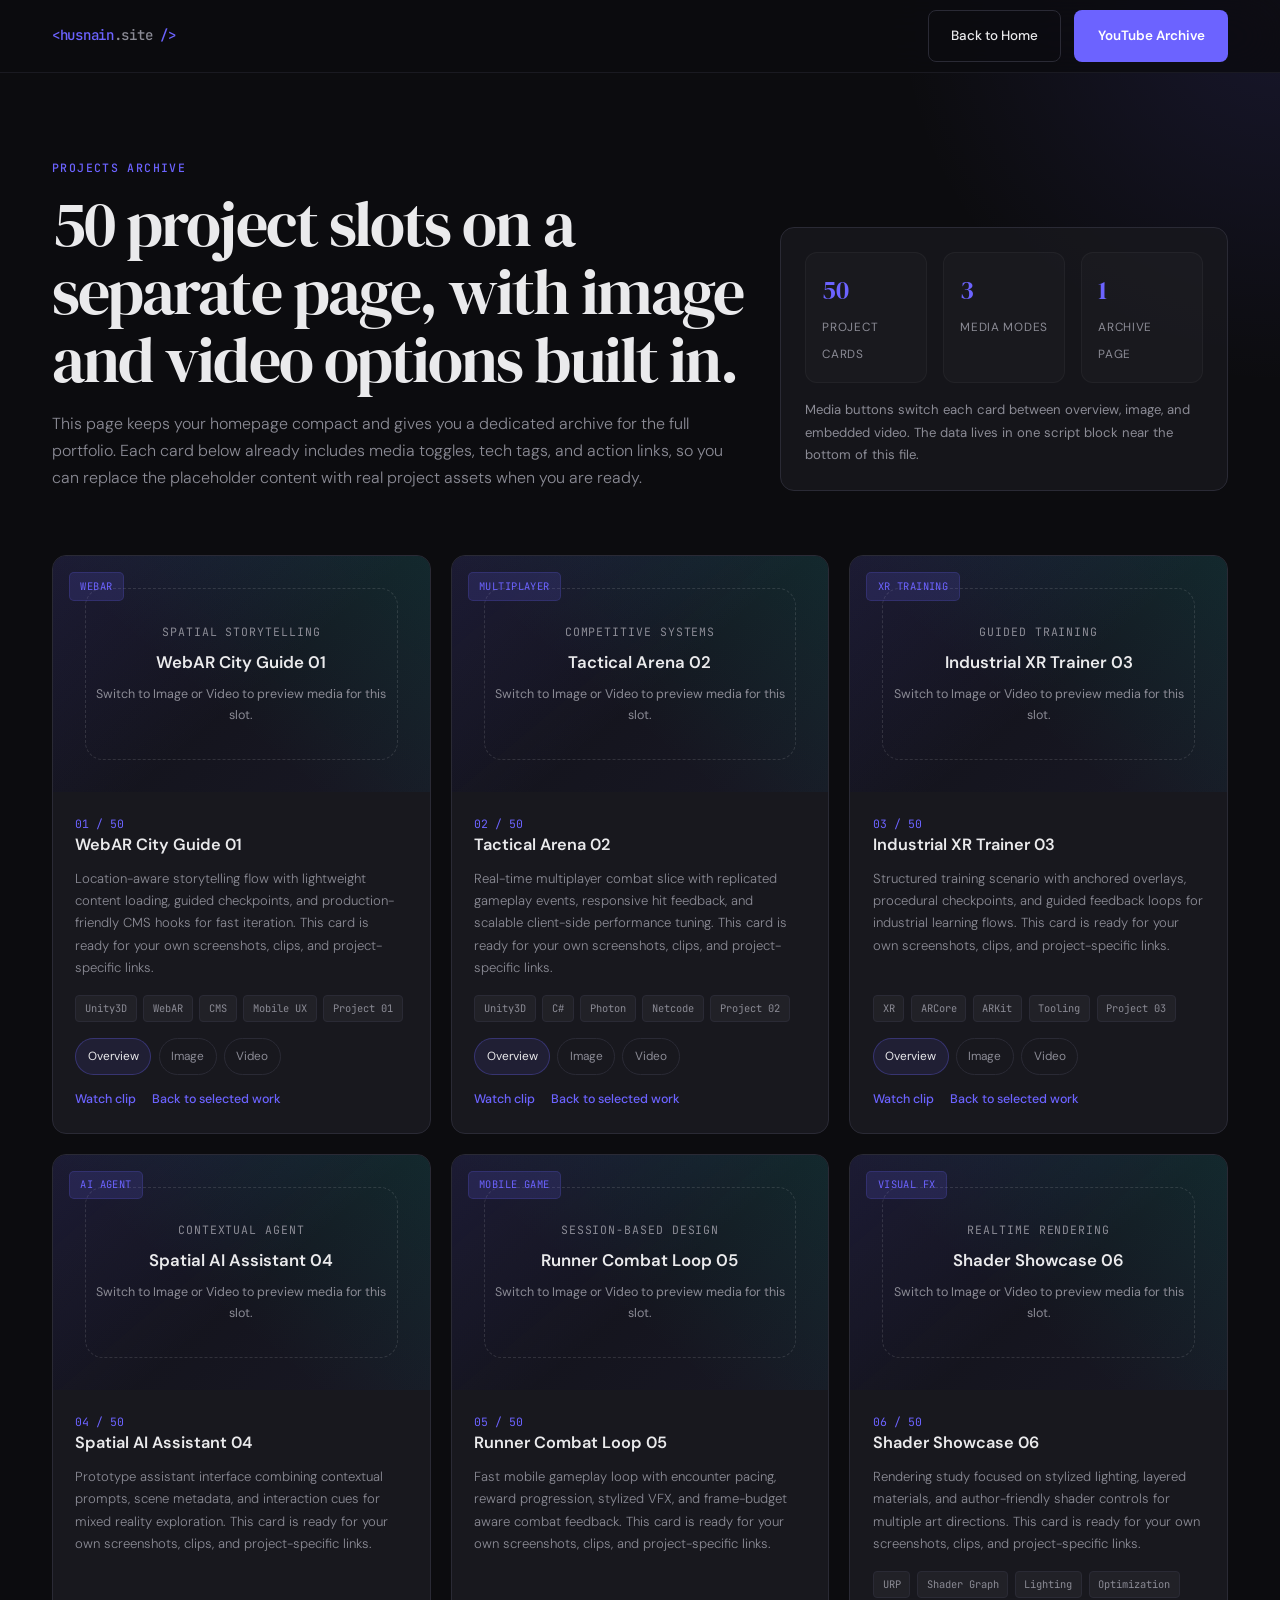
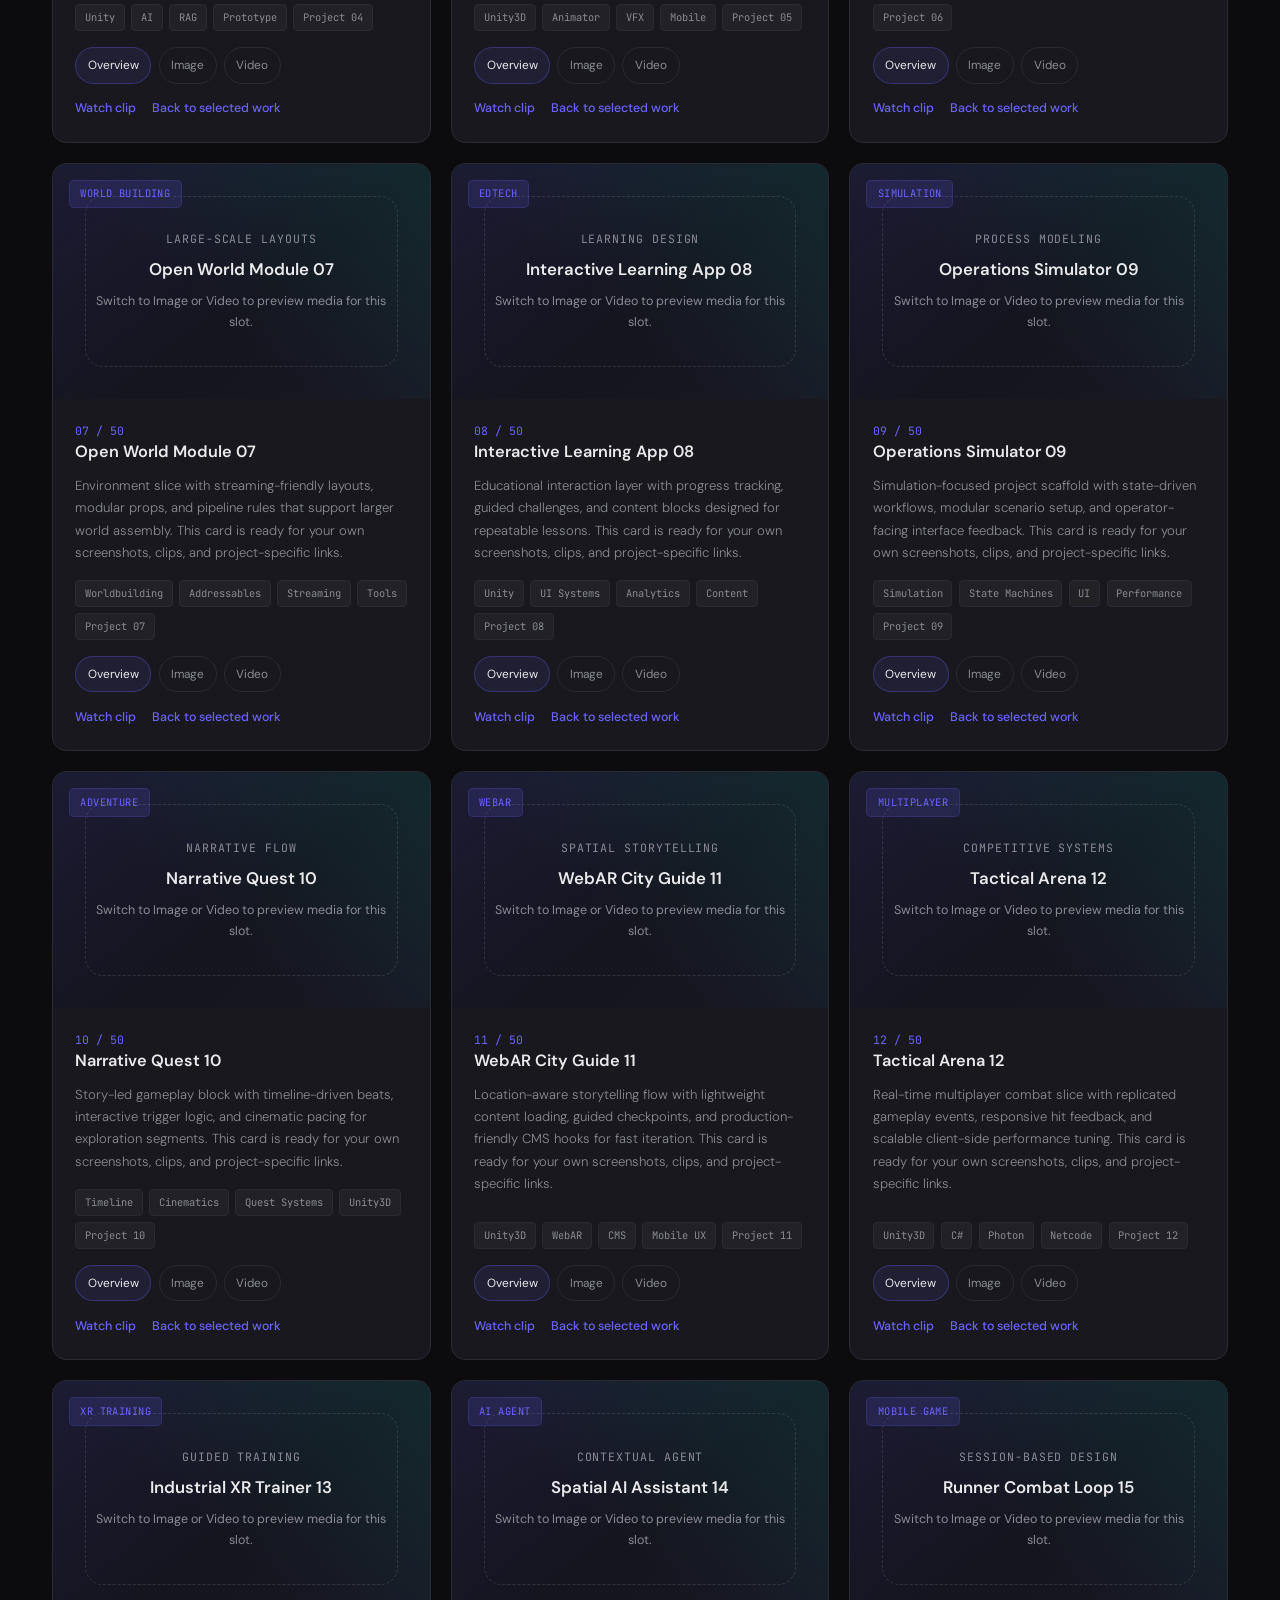
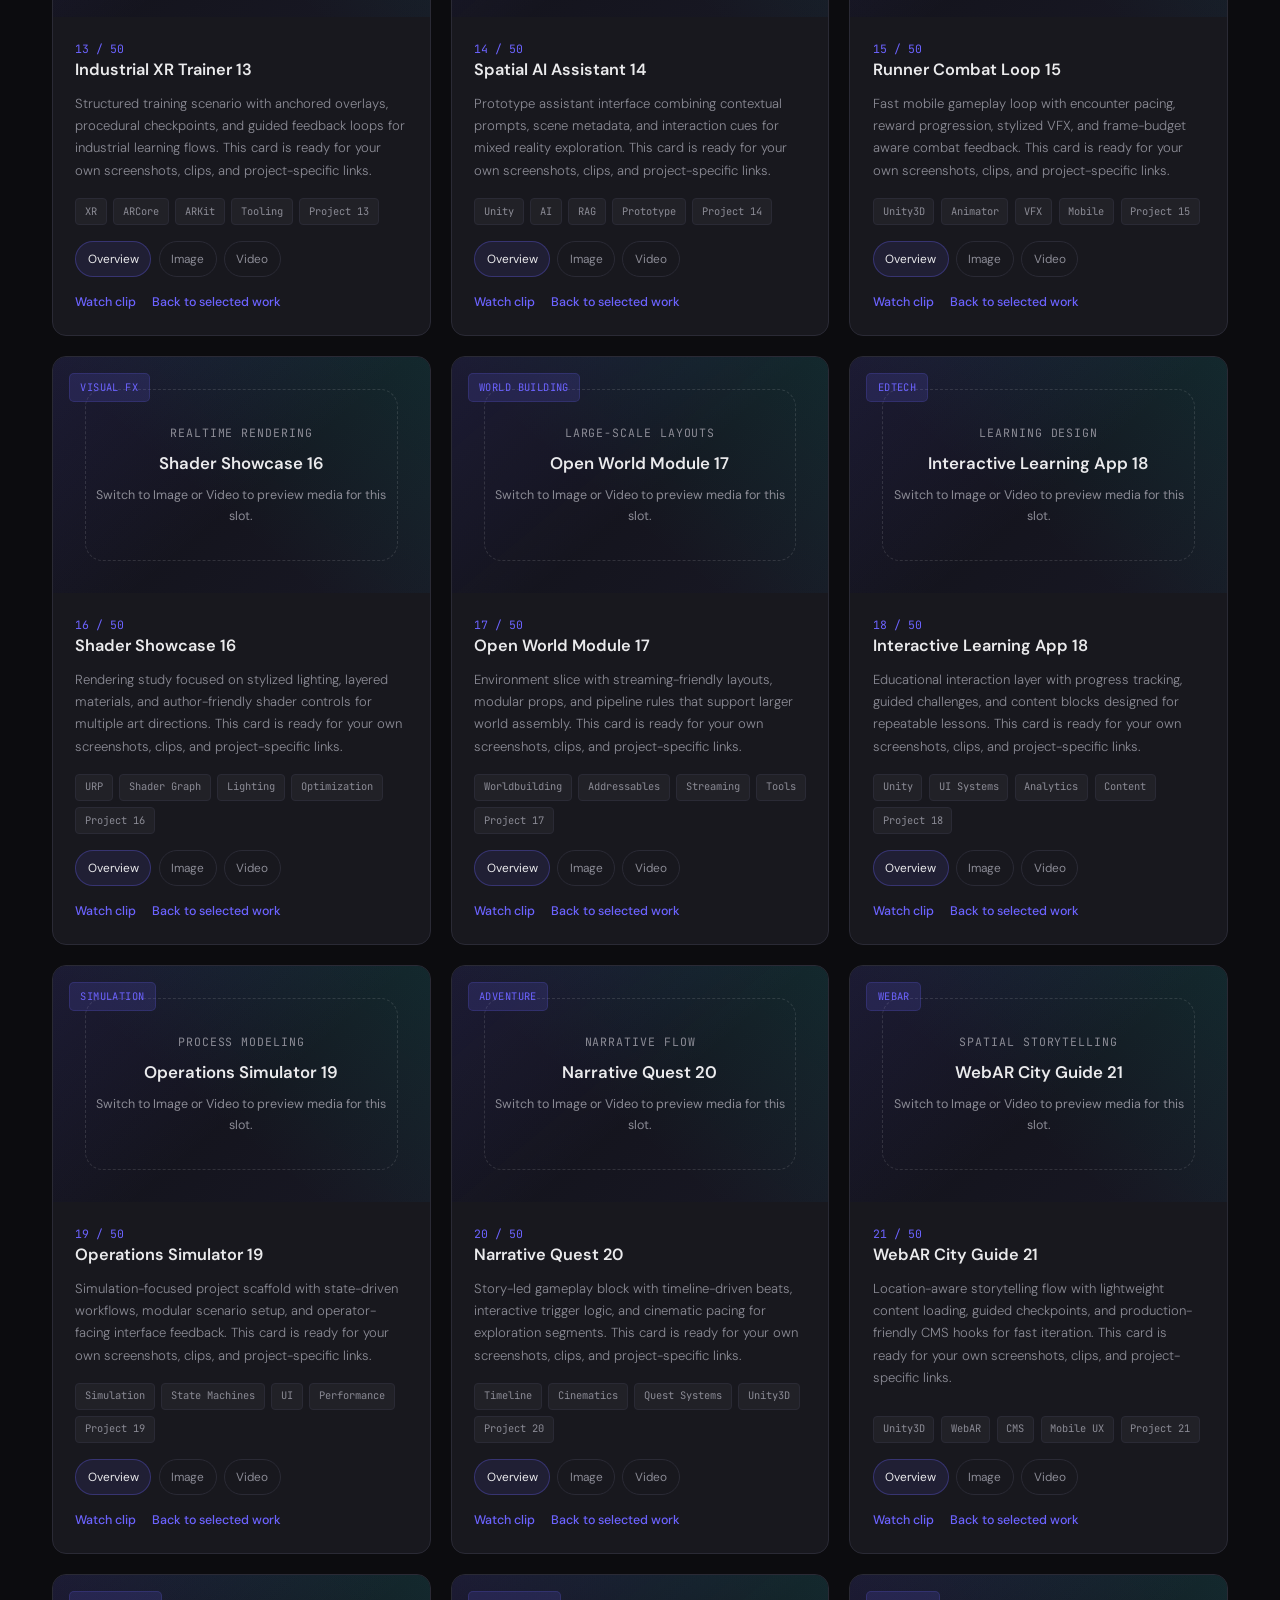
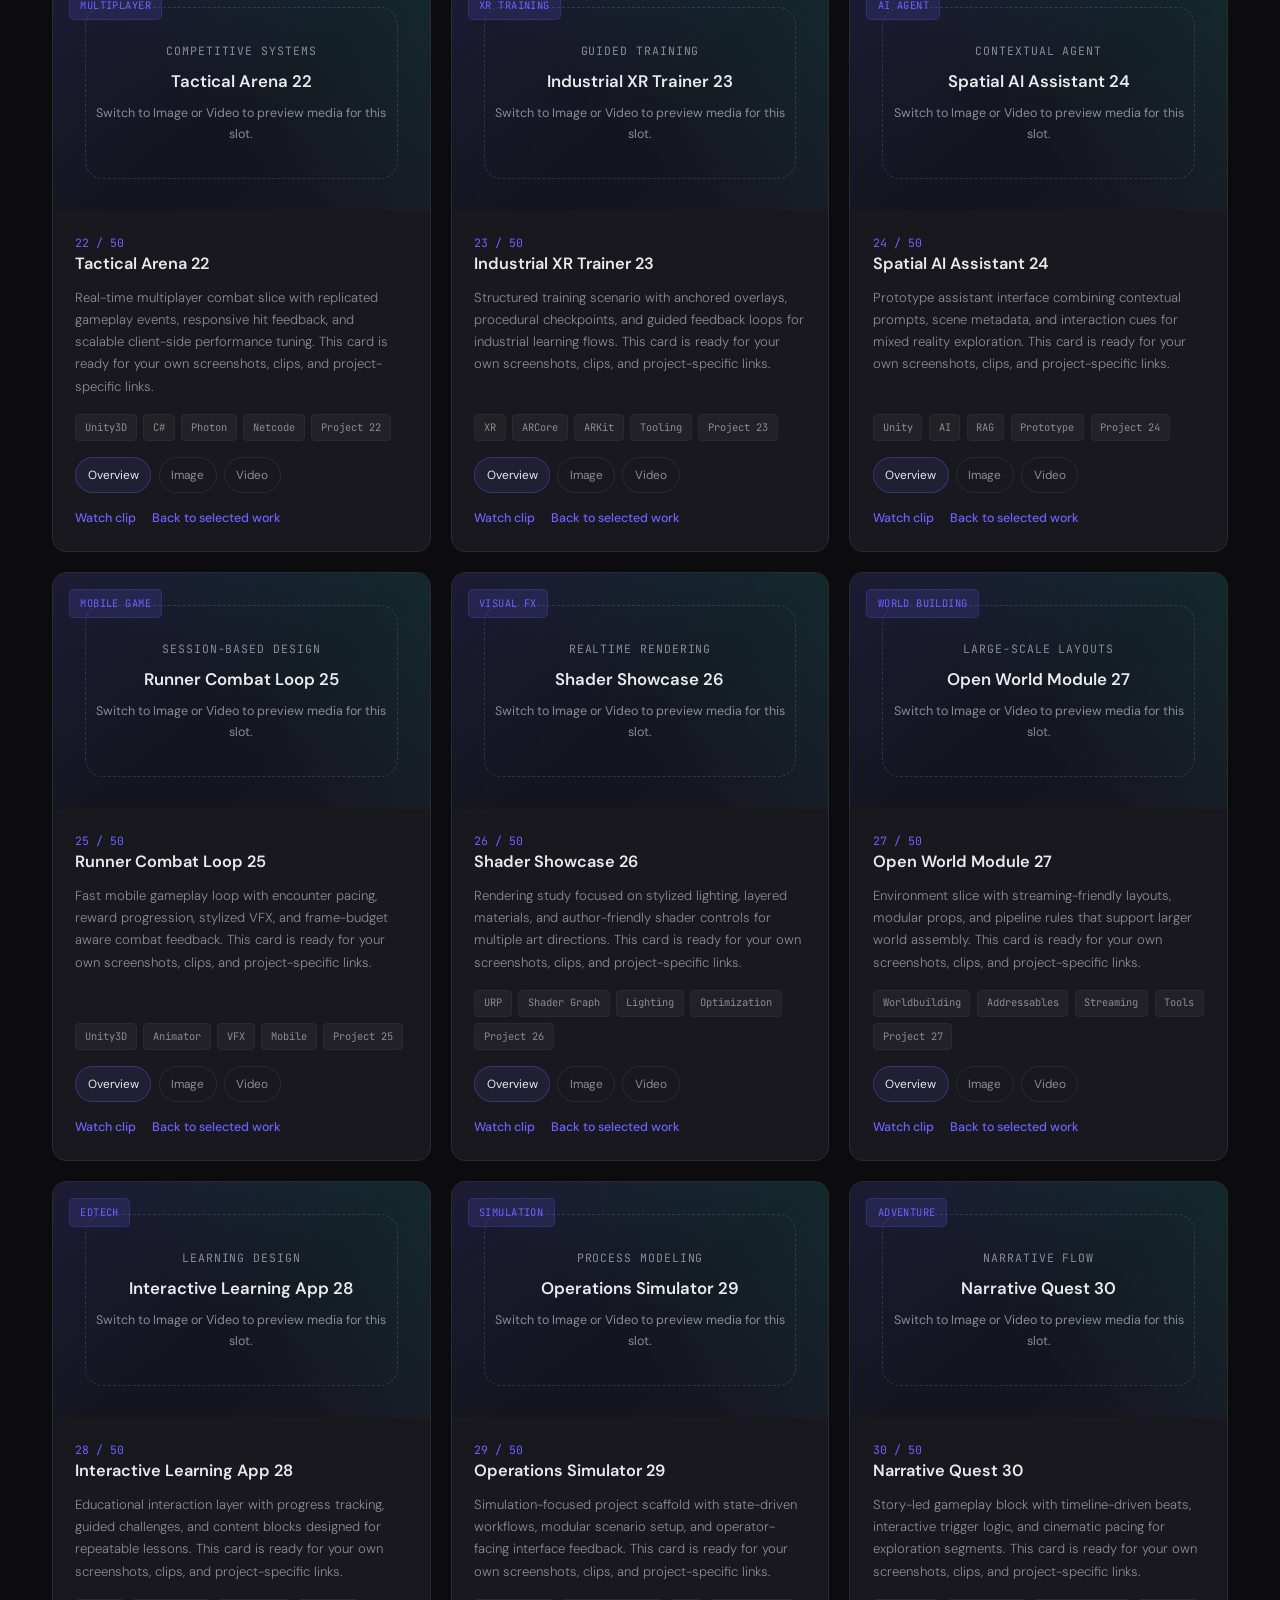
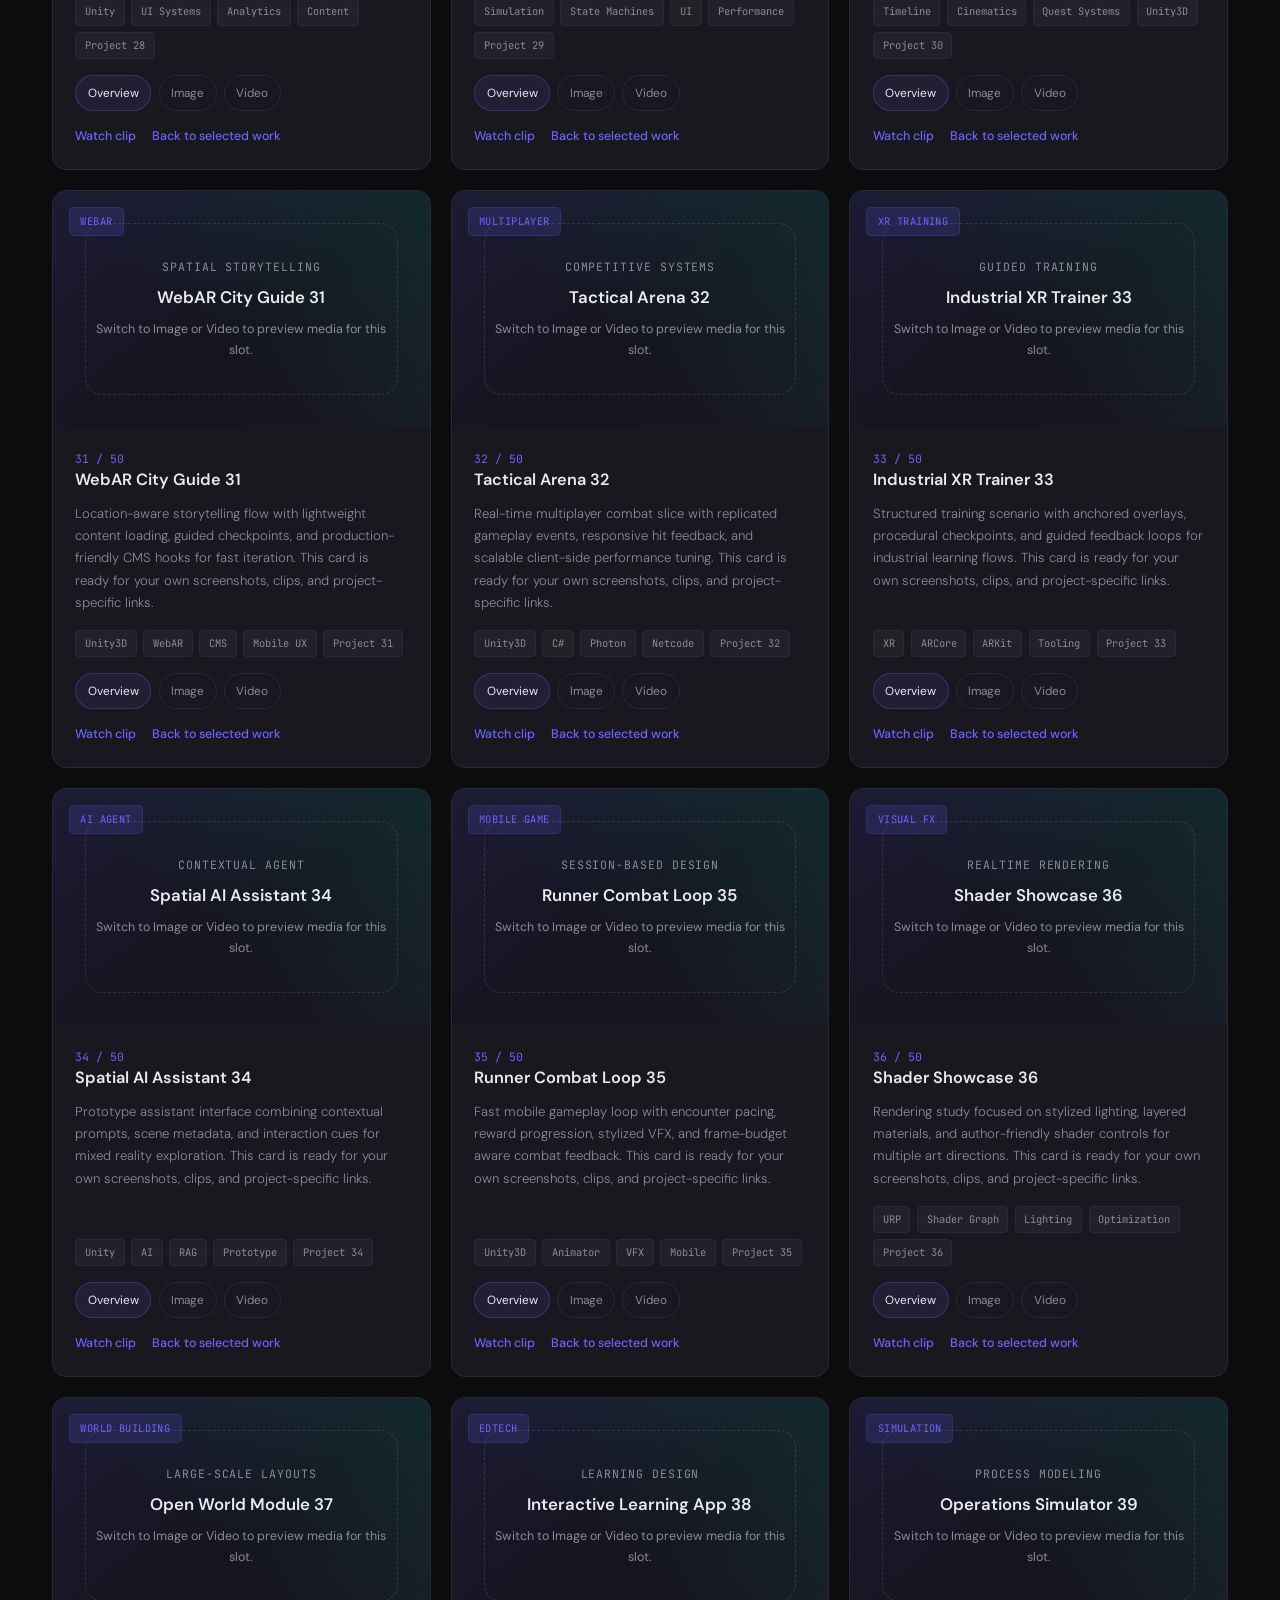
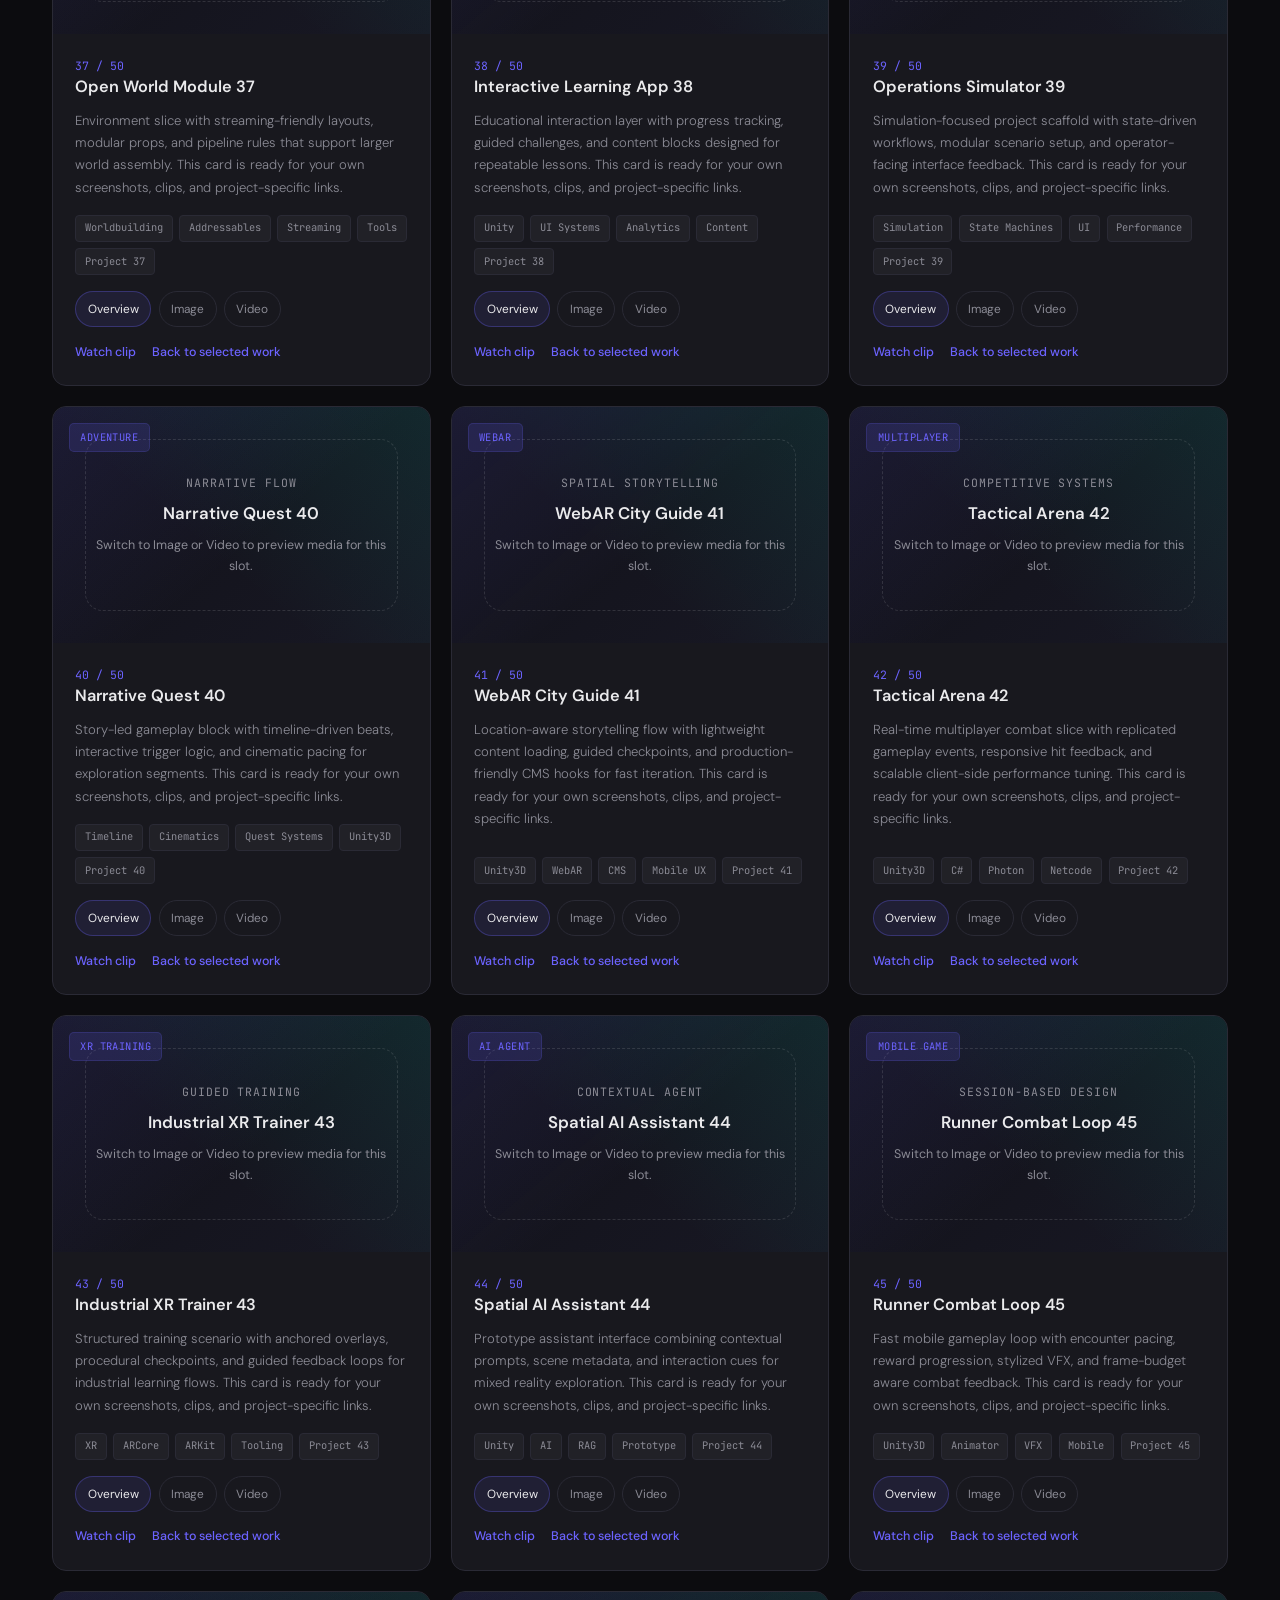
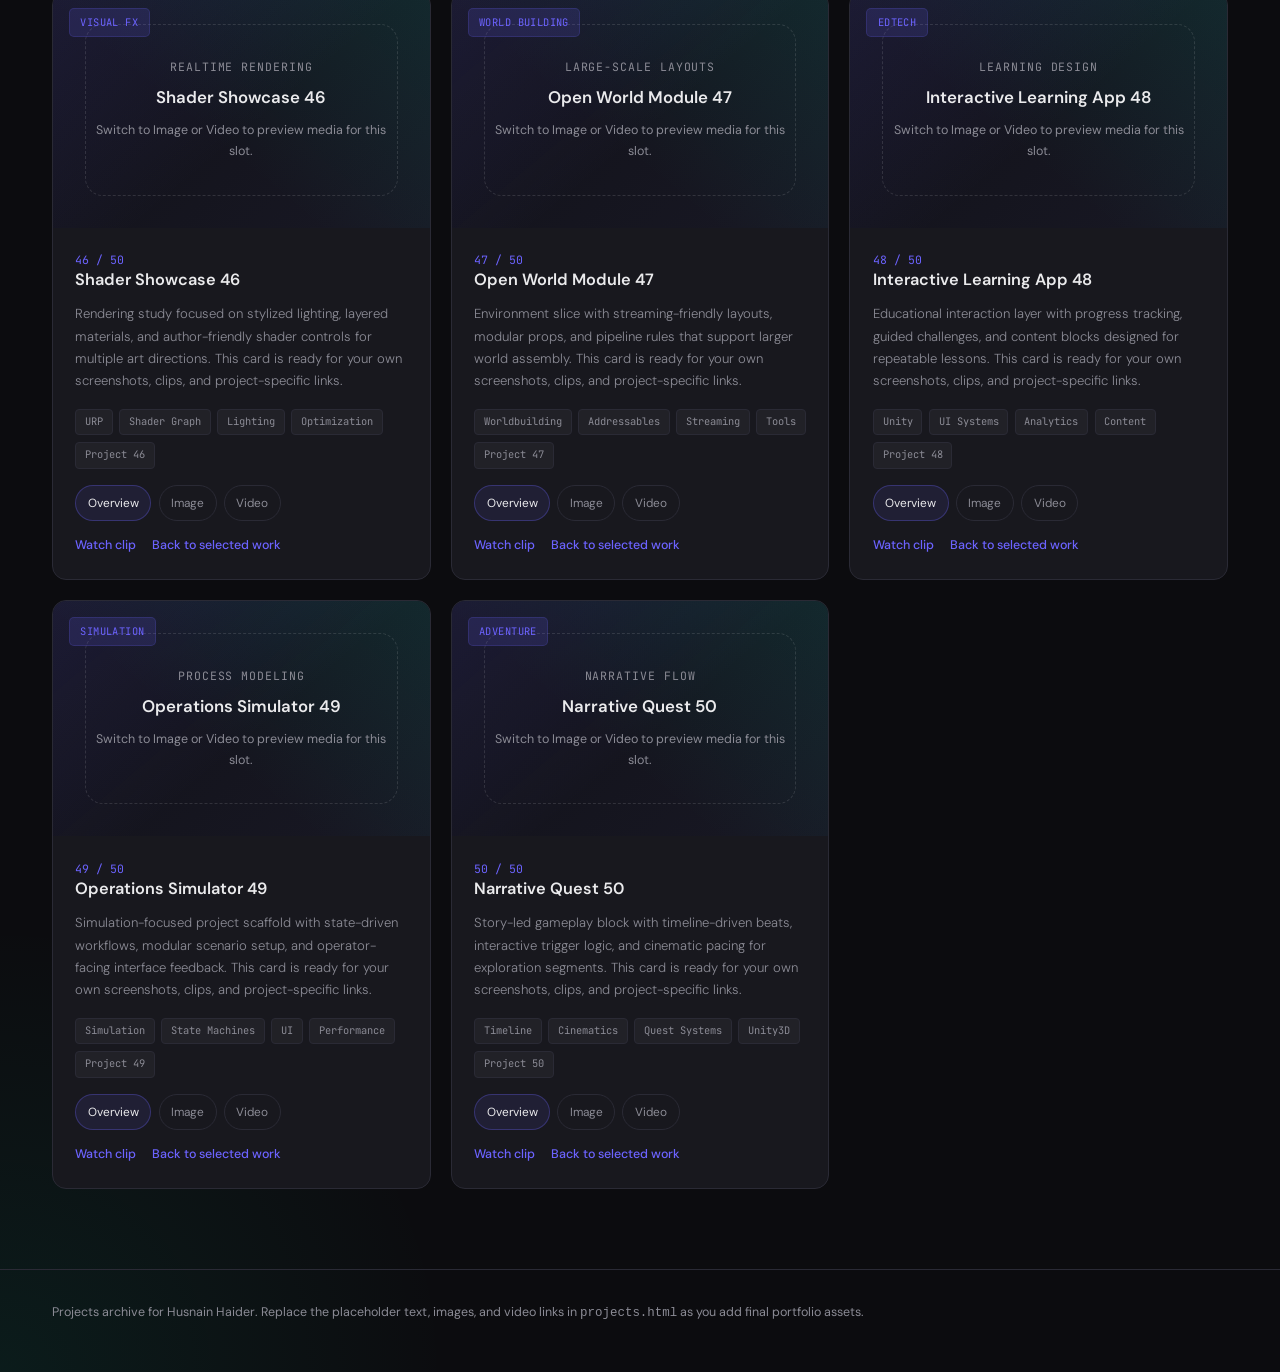
==== projects.html @ 4a074d67 "add projects page" ====
<!DOCTYPE html>
<html lang="en">
<head>
<meta charset="UTF-8">
<meta name="viewport" content="width=device-width, initial-scale=1.0">
<title>Projects Archive - Husnain Haider</title>
<link rel="icon" type="image/jpeg" href="assets/photo.jpg">
<link href="https://fonts.googleapis.com/css2?family=DM+Serif+Display&family=DM+Sans:wght@300;400;500;600;700&family=JetBrains+Mono:wght@400;500&display=swap" rel="stylesheet">
<style>
*, *::before, *::after { margin: 0; padding: 0; box-sizing: border-box; }

:root {
  --bg: #0C0C0F;
  --bg-alt: #131318;
  --bg-card: #18181E;
  --text: #EAEAEC;
  --text-muted: #8B8B95;
  --accent: #6C63FF;
  --accent-glow: rgba(108, 99, 255, 0.15);
  --accent-secondary: #00D4AA;
  --border: #2A2A35;
  --border-hover: #3A3A48;
  --serif: 'DM Serif Display', Georgia, serif;
  --sans: 'DM Sans', system-ui, sans-serif;
  --mono: 'JetBrains Mono', monospace;
  --radius: 14px;
  --transition: 0.35s cubic-bezier(0.4, 0, 0.2, 1);
}

html { scroll-behavior: smooth; font-size: 16px; }
body {
  font-family: var(--sans);
  background:
    radial-gradient(circle at top right, rgba(108, 99, 255, 0.12), transparent 24rem),
    radial-gradient(circle at bottom left, rgba(0, 212, 170, 0.08), transparent 28rem),
    var(--bg);
  color: var(--text);
  line-height: 1.7;
  -webkit-font-smoothing: antialiased;
}

::selection { background: var(--accent); color: #fff; }
a { color: inherit; text-decoration: none; }
button { font: inherit; }
.container { max-width: 1240px; margin: 0 auto; padding: 0 2rem; }

nav {
  position: sticky; top: 0; z-index: 100;
  background: rgba(12, 12, 15, 0.82);
  backdrop-filter: blur(24px) saturate(1.2);
  border-bottom: 1px solid rgba(42, 42, 53, 0.5);
}
nav .container {
  min-height: 72px; display: flex; align-items: center; justify-content: space-between; gap: 1rem;
}
.nav-logo {
  font-family: var(--mono); font-size: 0.88rem; font-weight: 500;
  color: var(--accent); letter-spacing: -0.02em;
}
.nav-logo span { color: var(--text-muted); }
.nav-actions { display: flex; align-items: center; gap: 0.8rem; flex-wrap: wrap; }

.btn-primary, .btn-secondary {
  display: inline-flex; align-items: center; justify-content: center; gap: 0.5rem;
  padding: 0.82rem 1.4rem; border-radius: 8px; font-size: 0.84rem;
  transition: var(--transition); white-space: nowrap;
}
.btn-primary {
  background: var(--accent); color: #fff; border: 1px solid transparent; font-weight: 600;
}
.btn-primary:hover { transform: translateY(-2px); box-shadow: 0 8px 30px var(--accent-glow); }
.btn-secondary {
  border: 1px solid var(--border); color: var(--text); font-weight: 500;
}
.btn-secondary:hover { border-color: var(--accent); color: var(--accent); }

.archive-hero { padding: 5rem 0 3rem; }
.section-label {
  font-family: var(--mono); font-size: 0.72rem; font-weight: 500;
  color: var(--accent); letter-spacing: 0.12em; text-transform: uppercase;
  margin-bottom: 0.8rem; display: inline-block;
}
.hero-grid {
  display: grid; grid-template-columns: minmax(0, 1.4fr) minmax(280px, 0.9fr); gap: 2rem; align-items: end;
}
.hero-copy h1 {
  font-family: var(--serif); font-size: clamp(2.4rem, 5vw, 4rem);
  letter-spacing: -0.03em; line-height: 1.06; font-weight: 400; margin-bottom: 1rem;
}
.hero-copy p {
  max-width: 720px; color: var(--text-muted); font-size: 1rem; font-weight: 300;
}
.archive-summary {
  background: rgba(24, 24, 30, 0.75);
  border: 1px solid var(--border);
  border-radius: var(--radius);
  padding: 1.5rem;
}
.summary-row {
  display: grid; grid-template-columns: repeat(3, 1fr); gap: 1rem;
}
.summary-item {
  padding: 1rem; background: rgba(255, 255, 255, 0.02); border-radius: 12px; border: 1px solid rgba(255, 255, 255, 0.04);
}
.summary-item strong {
  display: block; font-family: var(--serif); font-size: 1.6rem; font-weight: 400; color: var(--accent);
}
.summary-item span {
  font-size: 0.74rem; color: var(--text-muted); text-transform: uppercase; letter-spacing: 0.06em;
}
.archive-note {
  margin-top: 1rem; color: var(--text-muted); font-size: 0.82rem;
}

.archive-section { padding: 1rem 0 5rem; }
.archive-grid {
  display: grid; grid-template-columns: repeat(auto-fit, minmax(320px, 1fr)); gap: 1.25rem;
}

.archive-card {
  background: var(--bg-card);
  border-radius: var(--radius);
  border: 1px solid var(--border);
  overflow: hidden;
  transition: var(--transition);
  display: flex;
  flex-direction: column;
}
.archive-card:hover { border-color: var(--border-hover); transform: translateY(-3px); }
.archive-card:target {
  border-color: var(--accent);
  box-shadow: 0 0 0 1px rgba(108, 99, 255, 0.35), 0 20px 60px rgba(0, 0, 0, 0.25);
}

.project-preview {
  position: relative;
  aspect-ratio: 16 / 10;
  background: linear-gradient(135deg, #111118 0%, #181824 100%);
  overflow: hidden;
}
.project-preview iframe,
.project-preview img {
  width: 100%; height: 100%; border: 0; display: block; object-fit: cover;
}
.preview-tag {
  position: absolute; top: 1rem; left: 1rem;
  z-index: 2; font-family: var(--mono); font-size: 0.65rem; letter-spacing: 0.04em;
  color: var(--accent); background: var(--accent-glow);
  padding: 0.28rem 0.65rem; border-radius: 5px; border: 1px solid rgba(108, 99, 255, 0.18);
}
.project-placeholder {
  width: 100%; height: 100%;
  display: grid; place-items: center;
  padding: 2rem;
  background:
    linear-gradient(140deg, rgba(108, 99, 255, 0.12), transparent 55%),
    linear-gradient(220deg, rgba(0, 212, 170, 0.1), transparent 60%);
}
.placeholder-inner {
  width: 100%; height: 100%;
  border: 1px dashed rgba(255, 255, 255, 0.12);
  border-radius: 18px;
  display: flex; flex-direction: column; align-items: center; justify-content: center; gap: 0.65rem;
  color: var(--text-muted); text-align: center;
}
.placeholder-kicker {
  font-family: var(--mono); font-size: 0.72rem; letter-spacing: 0.08em; text-transform: uppercase;
}
.placeholder-title {
  color: var(--text); font-size: 1.05rem; font-weight: 600; line-height: 1.3;
}
.placeholder-meta {
  font-size: 0.78rem;
}

.project-body {
  padding: 1.4rem;
  display: flex;
  flex: 1;
  flex-direction: column;
}
.project-head {
  display: flex; justify-content: space-between; align-items: start; gap: 1rem; margin-bottom: 0.75rem;
}
.project-index {
  font-family: var(--mono); font-size: 0.72rem; color: var(--accent);
}
.project-body h2 {
  font-size: 1.02rem; line-height: 1.35; font-weight: 600;
}
.project-body p {
  font-size: 0.82rem; color: var(--text-muted); font-weight: 300;
  line-height: 1.7; margin-bottom: 1rem; flex: 1;
}
.project-tech {
  display: flex; flex-wrap: wrap; gap: 0.4rem; margin-bottom: 1rem;
}
.project-tech span {
  font-family: var(--mono); font-size: 0.65rem; padding: 0.22rem 0.55rem;
  background: rgba(255, 255, 255, 0.04); border-radius: 4px; color: var(--text-muted);
  border: 1px solid var(--border);
}
.media-switch {
  display: flex; gap: 0.45rem; flex-wrap: wrap; margin-bottom: 0.9rem;
}
.media-switch button {
  padding: 0.45rem 0.72rem; border-radius: 999px;
  border: 1px solid var(--border); background: transparent; color: var(--text-muted);
  font-size: 0.74rem; cursor: pointer; transition: var(--transition);
}
.media-switch button:hover,
.media-switch button.active {
  border-color: rgba(108, 99, 255, 0.3);
  color: var(--text);
  background: rgba(108, 99, 255, 0.1);
}
.project-links {
  display: flex; gap: 1rem; flex-wrap: wrap;
}
.project-links a {
  font-size: 0.78rem; font-weight: 500; color: var(--accent);
  transition: var(--transition); display: inline-flex; align-items: center; gap: 0.3rem;
}
.project-links a:hover { color: var(--accent-secondary); }

footer {
  border-top: 1px solid var(--border);
  padding: 2rem 0 3rem;
}
footer p { color: var(--text-muted); font-size: 0.78rem; }

@media (max-width: 900px) {
  .hero-grid { grid-template-columns: 1fr; }
}

@media (max-width: 680px) {
  nav .container { padding-top: 0.9rem; padding-bottom: 0.9rem; align-items: start; }
  .nav-actions { width: 100%; }
  .summary-row { grid-template-columns: 1fr; }
  .archive-hero { padding-top: 3.5rem; }
}
</style>
</head>
<body>

<nav>
  <div class="container">
    <a href="index.html" class="nav-logo">&lt;husnain<span>.site</span> /&gt;</a>
    <div class="nav-actions">
      <a href="index.html#projects" class="btn-secondary">Back to Home</a>
      <a href="https://www.youtube.com/@Hucnain/videos" target="_blank" class="btn-primary">YouTube Archive</a>
    </div>
  </div>
</nav>

<header class="archive-hero">
  <div class="container">
    <span class="section-label">Projects Archive</span>
    <div class="hero-grid">
      <div class="hero-copy">
        <h1>50 project slots on a separate page, with image and video options built in.</h1>
        <p>This page keeps your homepage compact and gives you a dedicated archive for the full portfolio. Each card below already includes media toggles, tech tags, and action links, so you can replace the placeholder content with real project assets when you are ready.</p>
      </div>
      <aside class="archive-summary">
        <div class="summary-row">
          <div class="summary-item">
            <strong>50</strong>
            <span>Project Cards</span>
          </div>
          <div class="summary-item">
            <strong>3</strong>
            <span>Media Modes</span>
          </div>
          <div class="summary-item">
            <strong>1</strong>
            <span>Archive Page</span>
          </div>
        </div>
        <p class="archive-note">Media buttons switch each card between overview, image, and embedded video. The data lives in one script block near the bottom of this file.</p>
      </aside>
    </div>
  </div>
</header>

<main class="archive-section">
  <div class="container">
    <div id="archiveGrid" class="archive-grid"></div>
  </div>
</main>

<footer>
  <div class="container">
    <p>Projects archive for Husnain Haider. Replace the placeholder text, images, and video links in <code>projects.html</code> as you add final portfolio assets.</p>
  </div>
</footer>

<script>
const projectTemplates = [
  {
    tag: 'WEBAR',
    title: 'WebAR City Guide',
    description: 'Location-aware storytelling flow with lightweight content loading, guided checkpoints, and production-friendly CMS hooks for fast iteration.',
    tech: ['Unity3D', 'WebAR', 'CMS', 'Mobile UX'],
    accent: 'Spatial Storytelling'
  },
  {
    tag: 'MULTIPLAYER',
    title: 'Tactical Arena',
    description: 'Real-time multiplayer combat slice with replicated gameplay events, responsive hit feedback, and scalable client-side performance tuning.',
    tech: ['Unity3D', 'C#', 'Photon', 'Netcode'],
    accent: 'Competitive Systems'
  },
  {
    tag: 'XR TRAINING',
    title: 'Industrial XR Trainer',
    description: 'Structured training scenario with anchored overlays, procedural checkpoints, and guided feedback loops for industrial learning flows.',
    tech: ['XR', 'ARCore', 'ARKit', 'Tooling'],
    accent: 'Guided Training'
  },
  {
    tag: 'AI AGENT',
    title: 'Spatial AI Assistant',
    description: 'Prototype assistant interface combining contextual prompts, scene metadata, and interaction cues for mixed reality exploration.',
    tech: ['Unity', 'AI', 'RAG', 'Prototype'],
    accent: 'Contextual Agent'
  },
  {
    tag: 'MOBILE GAME',
    title: 'Runner Combat Loop',
    description: 'Fast mobile gameplay loop with encounter pacing, reward progression, stylized VFX, and frame-budget aware combat feedback.',
    tech: ['Unity3D', 'Animator', 'VFX', 'Mobile'],
    accent: 'Session-Based Design'
  },
  {
    tag: 'VISUAL FX',
    title: 'Shader Showcase',
    description: 'Rendering study focused on stylized lighting, layered materials, and author-friendly shader controls for multiple art directions.',
    tech: ['URP', 'Shader Graph', 'Lighting', 'Optimization'],
    accent: 'Realtime Rendering'
  },
  {
    tag: 'WORLD BUILDING',
    title: 'Open World Module',
    description: 'Environment slice with streaming-friendly layouts, modular props, and pipeline rules that support larger world assembly.',
    tech: ['Worldbuilding', 'Addressables', 'Streaming', 'Tools'],
    accent: 'Large-Scale Layouts'
  },
  {
    tag: 'EDTECH',
    title: 'Interactive Learning App',
    description: 'Educational interaction layer with progress tracking, guided challenges, and content blocks designed for repeatable lessons.',
    tech: ['Unity', 'UI Systems', 'Analytics', 'Content'],
    accent: 'Learning Design'
  },
  {
    tag: 'SIMULATION',
    title: 'Operations Simulator',
    description: 'Simulation-focused project scaffold with state-driven workflows, modular scenario setup, and operator-facing interface feedback.',
    tech: ['Simulation', 'State Machines', 'UI', 'Performance'],
    accent: 'Process Modeling'
  },
  {
    tag: 'ADVENTURE',
    title: 'Narrative Quest',
    description: 'Story-led gameplay block with timeline-driven beats, interactive trigger logic, and cinematic pacing for exploration segments.',
    tech: ['Timeline', 'Cinematics', 'Quest Systems', 'Unity3D'],
    accent: 'Narrative Flow'
  }
];

const videoIds = ['3QN_avy_Hl0', 'PA4sbqfedqU', 'QQuzqS29sr8', '3GjJghptq3o'];
const projectData = Array.from({ length: 50 }, (_, index) => {
  const template = projectTemplates[index % projectTemplates.length];
  const number = String(index + 1).padStart(2, '0');
  const videoId = videoIds[index % videoIds.length];
  return {
    id: `project-${number}`,
    number,
    tag: template.tag,
    title: `${template.title} ${number}`,
    accent: template.accent,
    description: `${template.description} This card is ready for your own screenshots, clips, and project-specific links.`,
    tech: [...template.tech, `Project ${number}`],
    image: 'assets/photo.jpg',
    imageAlt: `${template.title} ${number} preview`,
    videoEmbed: `https://www.youtube.com/embed/${videoId}`,
    videoWatch: `https://www.youtube.com/watch?v=${videoId}`
  };
});

const archiveGrid = document.getElementById('archiveGrid');

function overviewMarkup(project) {
  return `
    <span class="preview-tag">${project.tag}</span>
    <div class="project-placeholder">
      <div class="placeholder-inner">
        <div class="placeholder-kicker">${project.accent}</div>
        <div class="placeholder-title">${project.title}</div>
        <div class="placeholder-meta">Switch to Image or Video to preview media for this slot.</div>
      </div>
    </div>
  `;
}

function imageMarkup(project) {
  return `
    <span class="preview-tag">${project.tag} / IMAGE</span>
    <img src="${project.image}" alt="${project.imageAlt}" loading="lazy">
  `;
}

function videoMarkup(project) {
  return `
    <span class="preview-tag">${project.tag} / VIDEO</span>
    <iframe
      src="${project.videoEmbed}"
      title="${project.title} demo"
      allow="accelerometer; autoplay; clipboard-write; encrypted-media; gyroscope; picture-in-picture"
      allowfullscreen
      loading="lazy"></iframe>
  `;
}

function previewMarkup(project, mode) {
  if (mode === 'image') return imageMarkup(project);
  if (mode === 'video') return videoMarkup(project);
  return overviewMarkup(project);
}

function cardMarkup(project) {
  return `
    <article class="archive-card" id="${project.id}" data-project-id="${project.id}">
      <div class="project-preview">${previewMarkup(project, 'overview')}</div>
      <div class="project-body">
        <div class="project-head">
          <div>
            <div class="project-index">${project.number} / 50</div>
            <h2>${project.title}</h2>
          </div>
        </div>
        <p>${project.description}</p>
        <div class="project-tech">
          ${project.tech.map((item) => `<span>${item}</span>`).join('')}
        </div>
        <div class="media-switch">
          <button type="button" class="active" data-media="overview">Overview</button>
          <button type="button" data-media="image">Image</button>
          <button type="button" data-media="video">Video</button>
        </div>
        <div class="project-links">
          <a href="${project.videoWatch}" target="_blank">Watch clip</a>
          <a href="index.html#projects">Back to selected work</a>
        </div>
      </div>
    </article>
  `;
}

archiveGrid.innerHTML = projectData.map(cardMarkup).join('');

const projectMap = Object.fromEntries(projectData.map((project) => [project.id, project]));

function setActiveMode(card, mode) {
  const project = projectMap[card.dataset.projectId];
  const preview = card.querySelector('.project-preview');
  preview.innerHTML = previewMarkup(project, mode);
  card.querySelectorAll('.media-switch button').forEach((button) => {
    button.classList.toggle('active', button.dataset.media === mode);
  });
}

document.querySelectorAll('.archive-card').forEach((card) => {
  card.querySelectorAll('.media-switch button').forEach((button) => {
    button.addEventListener('click', () => setActiveMode(card, button.dataset.media));
  });
});
</script>

</body>
</html>
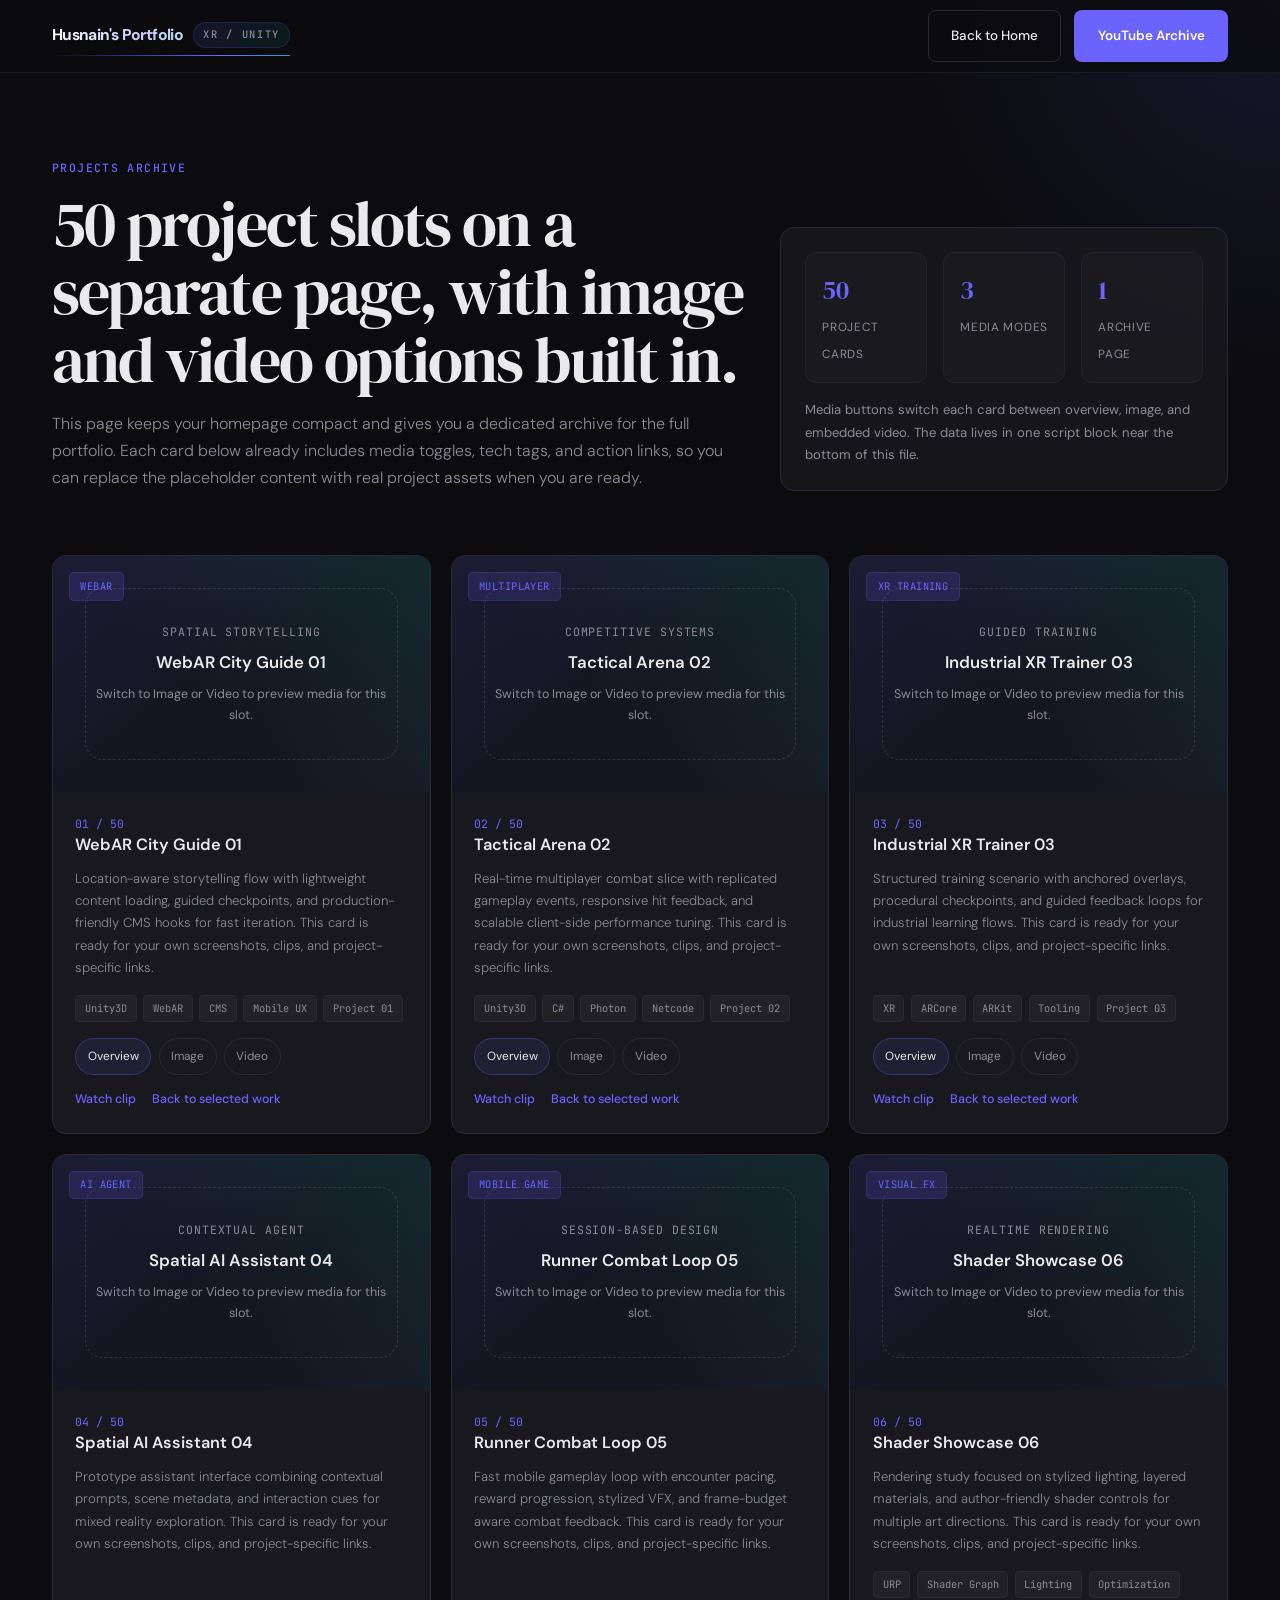
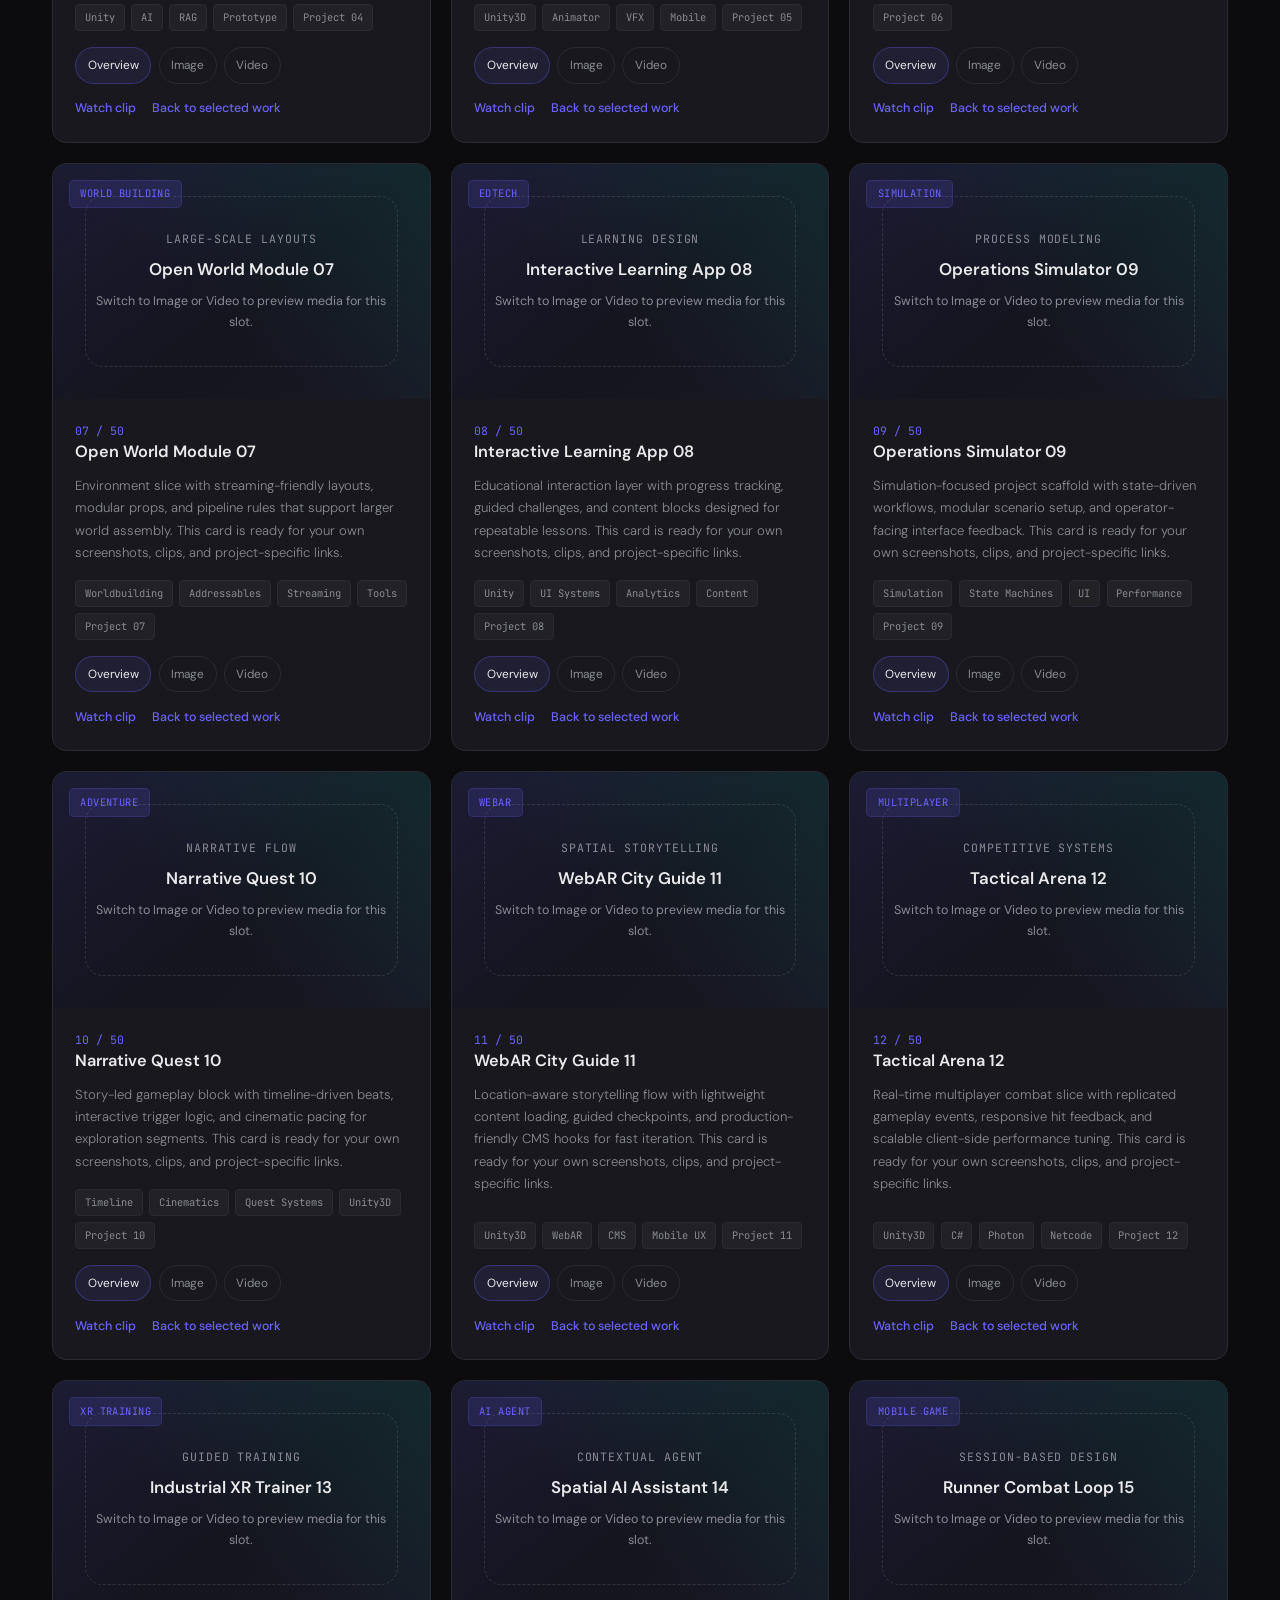
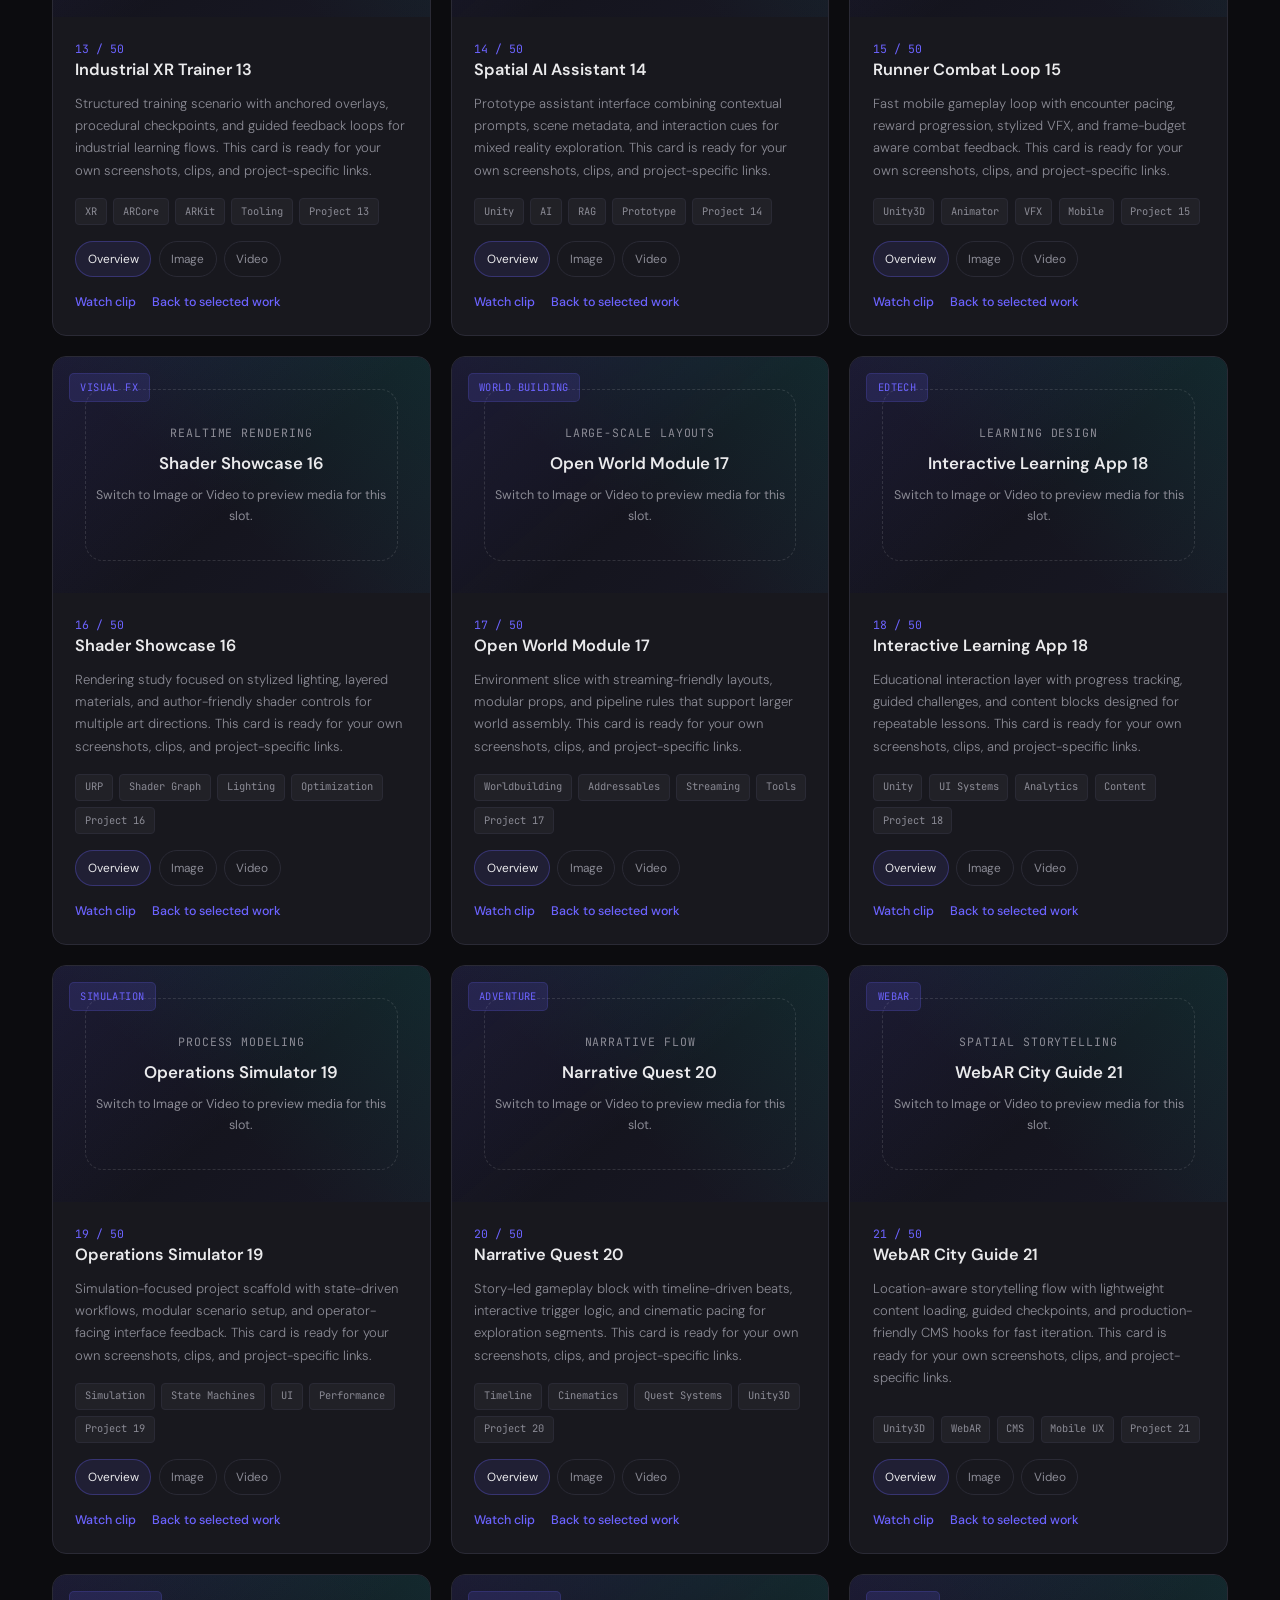
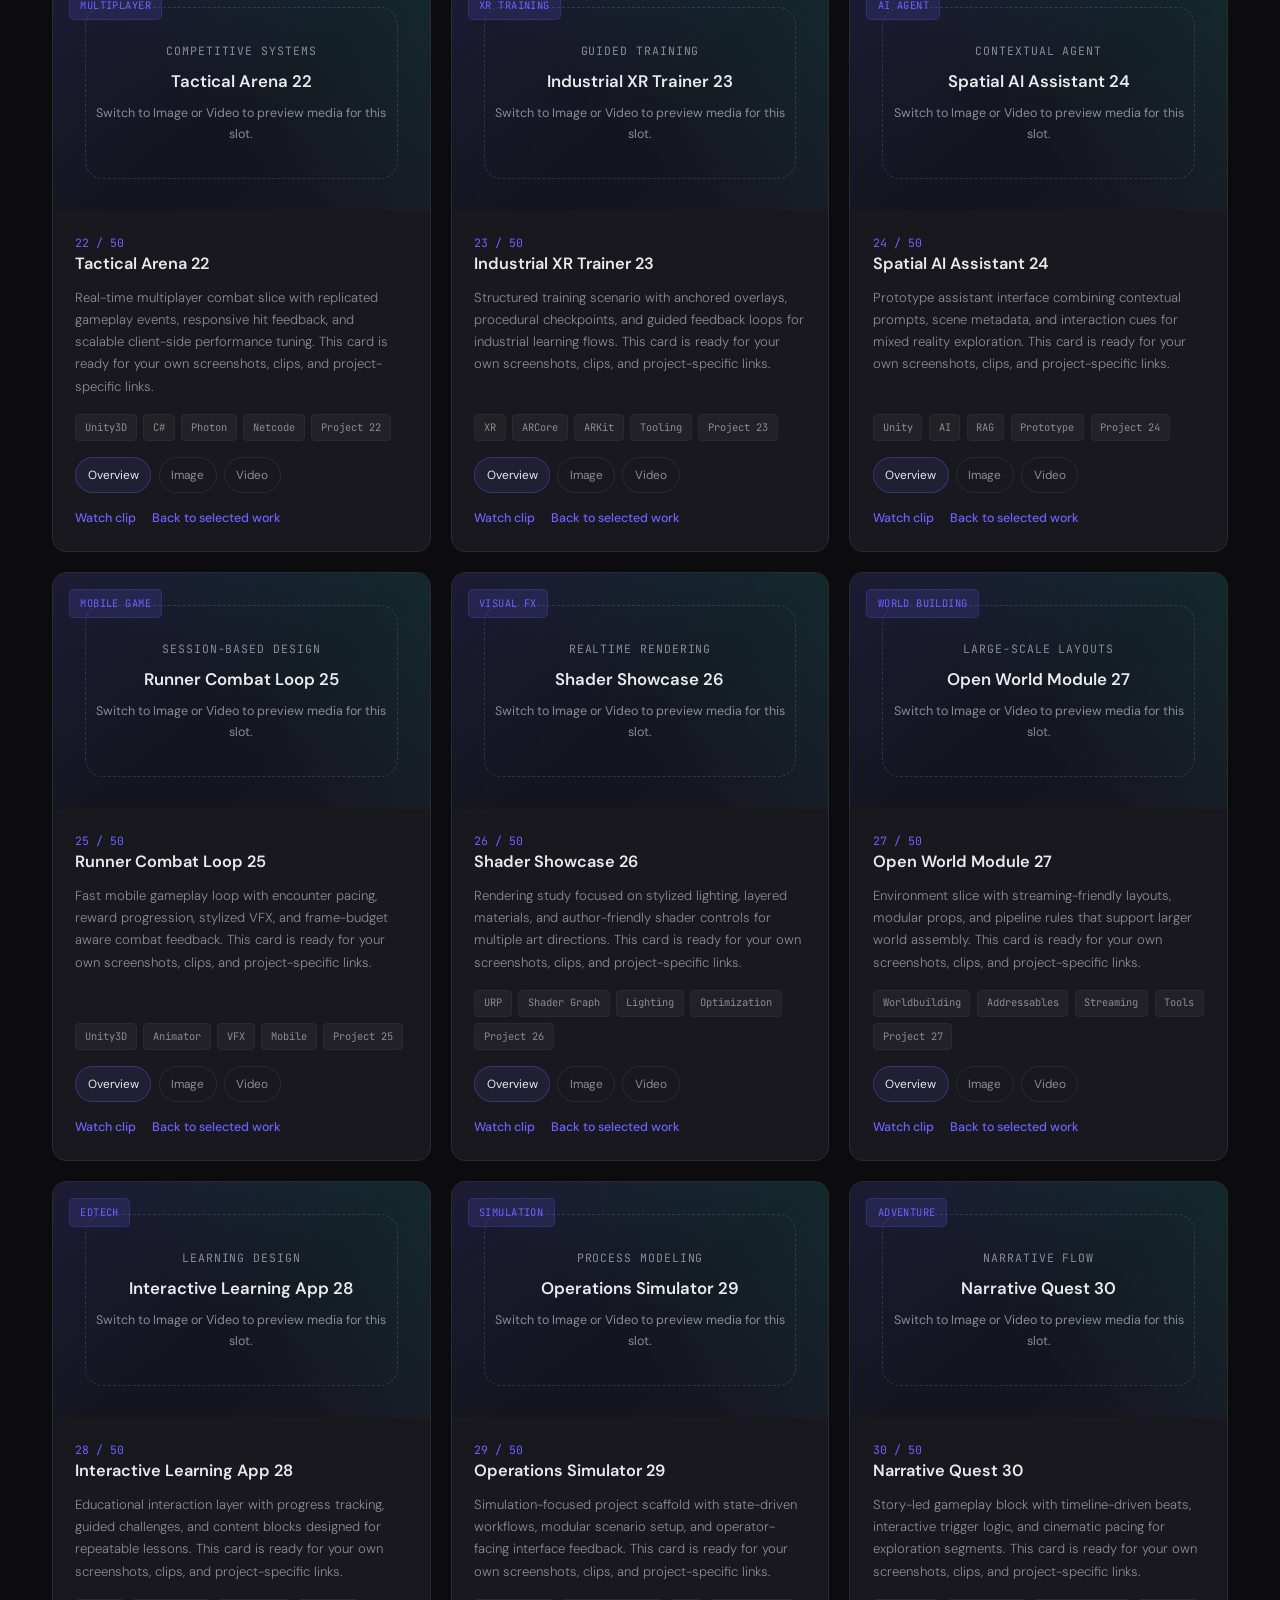
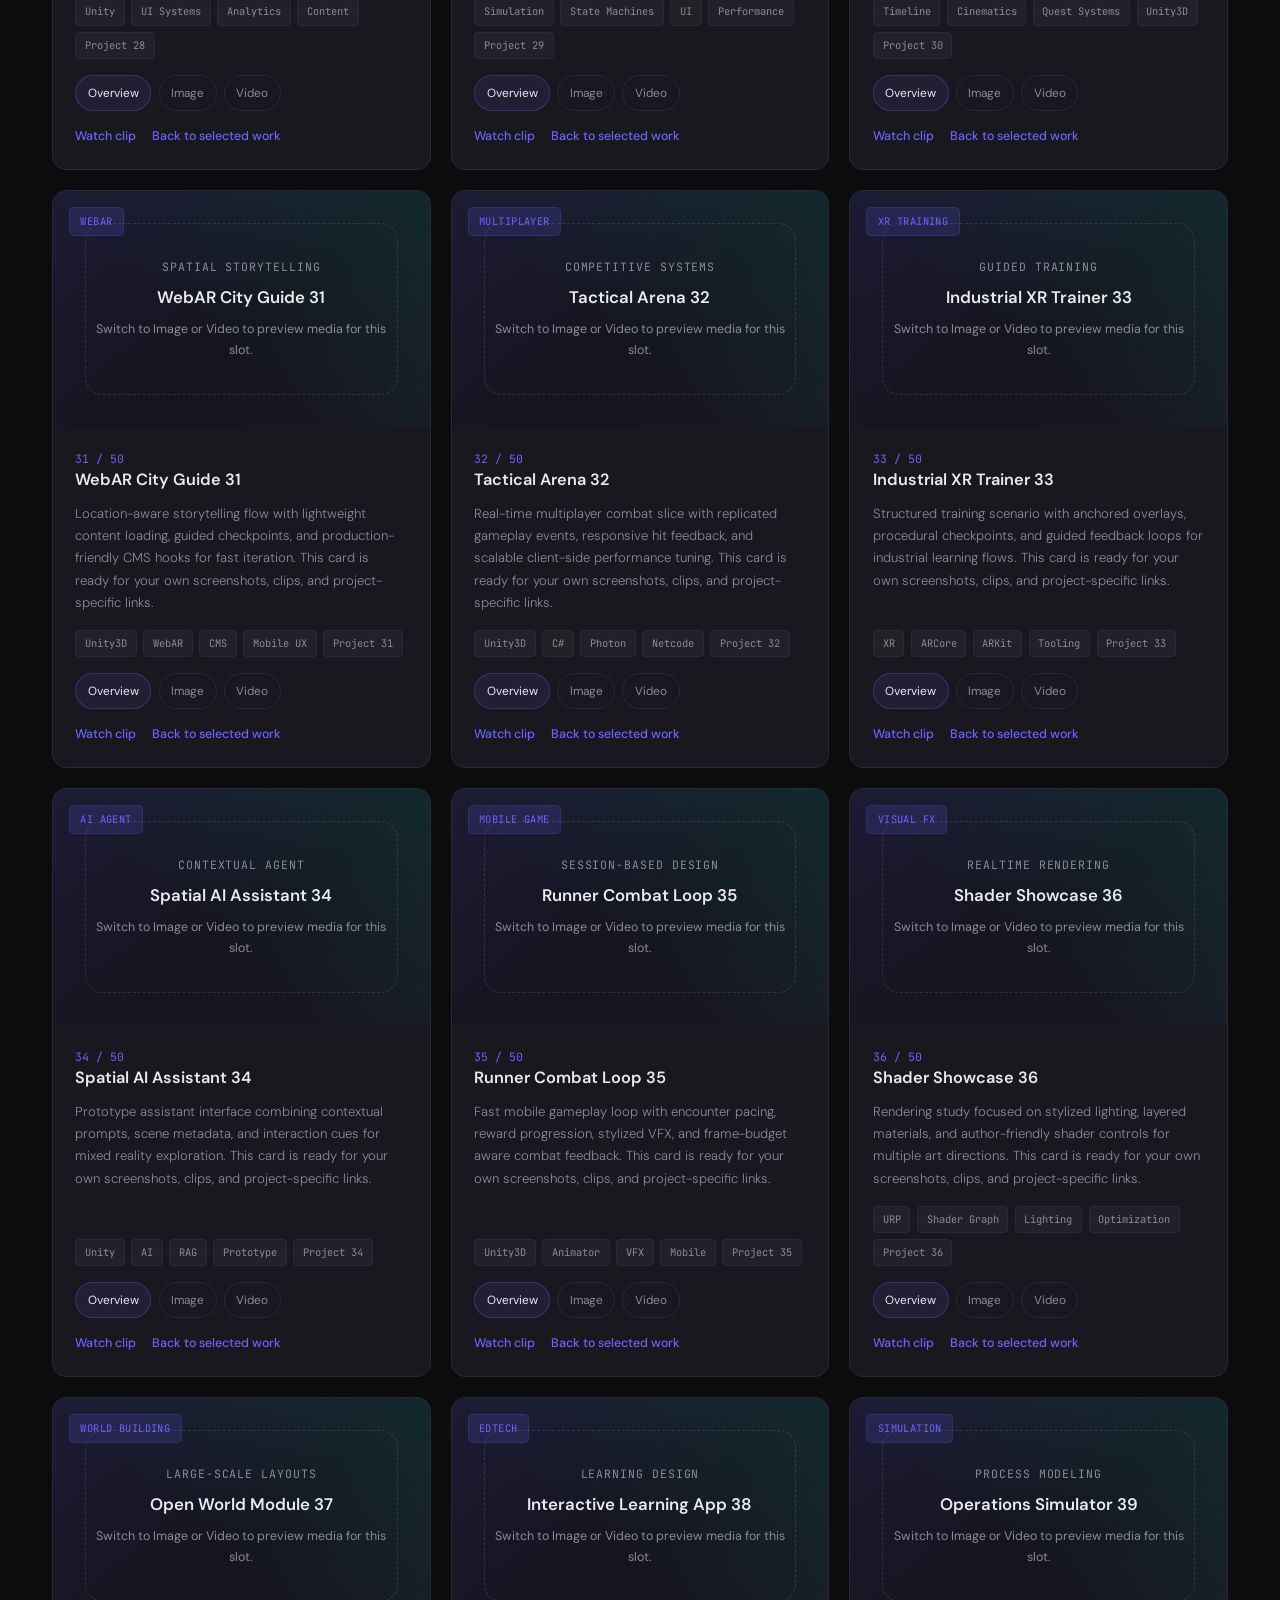
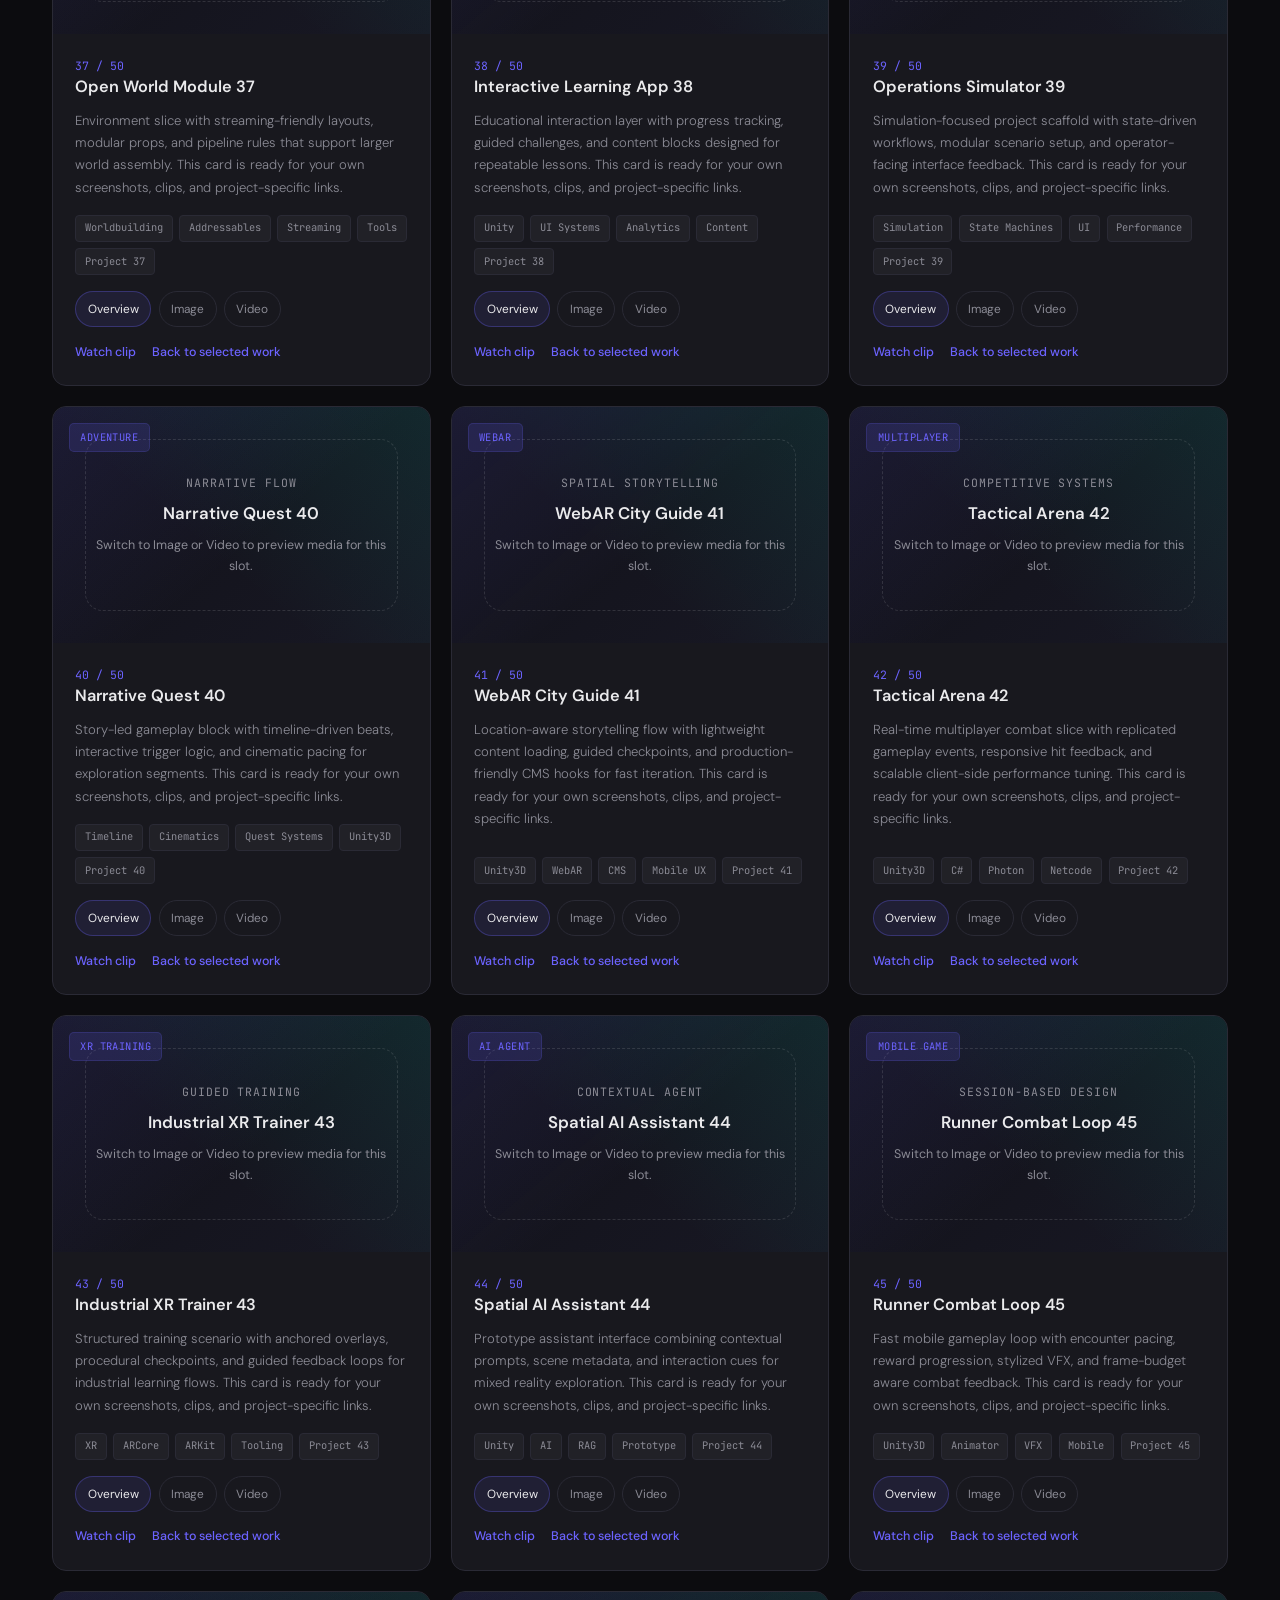
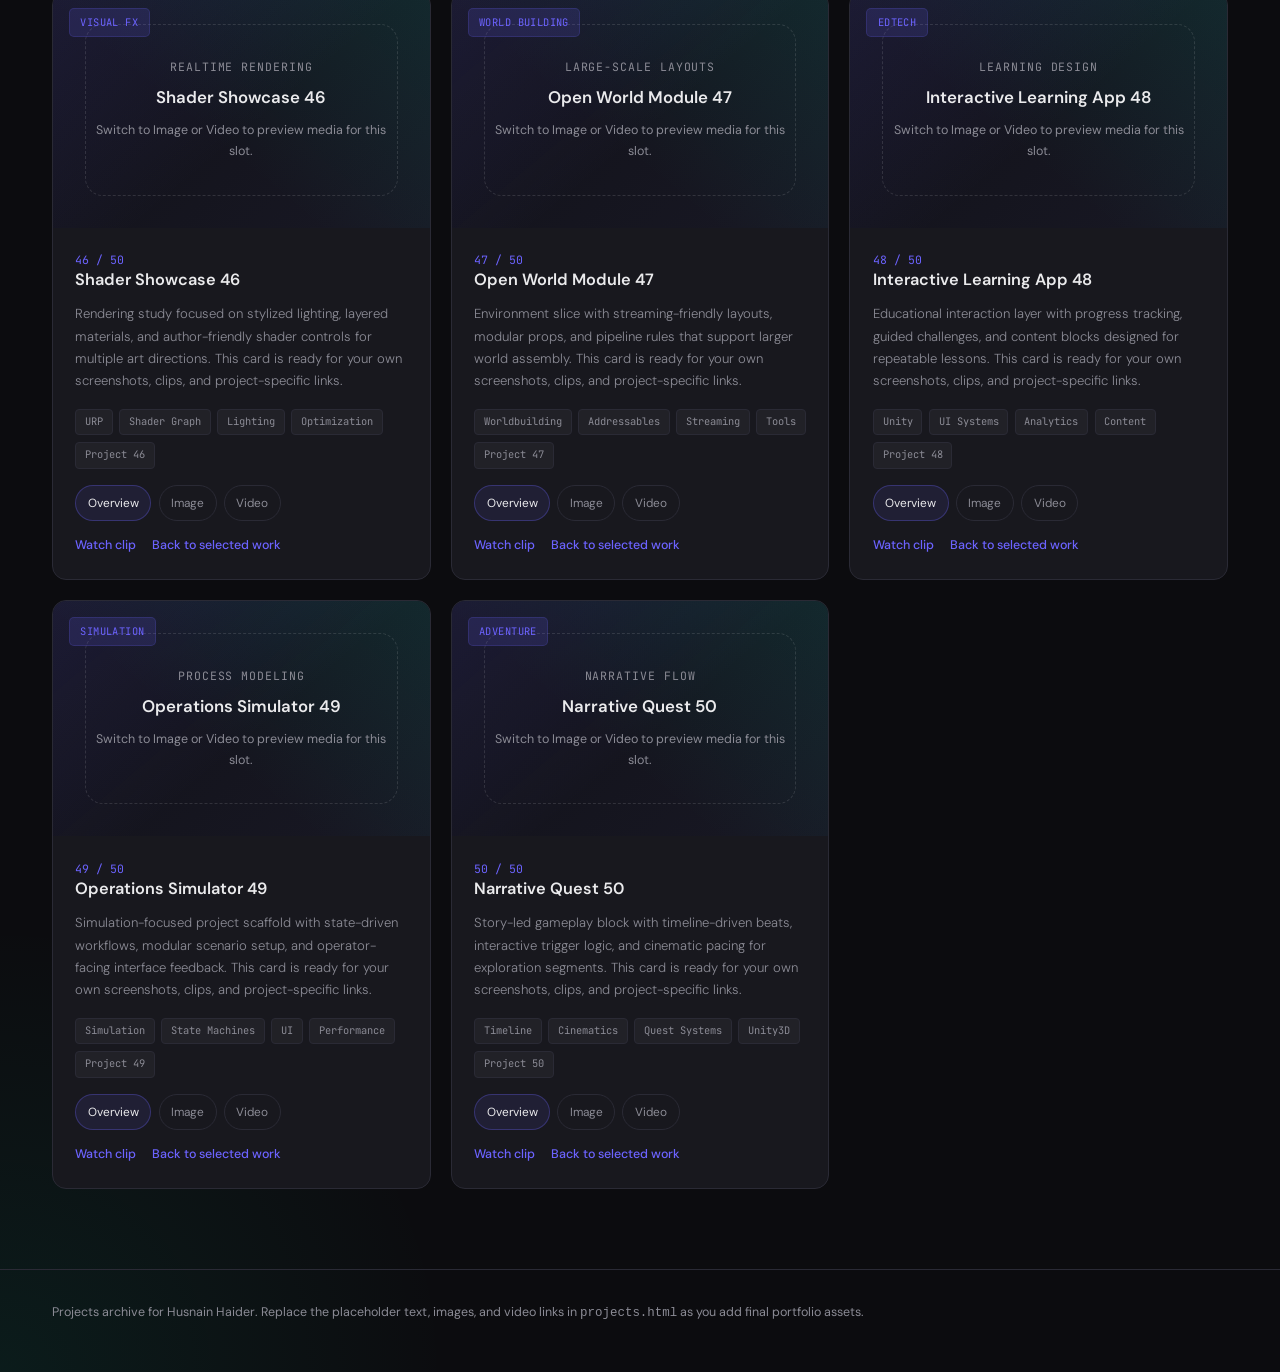
==== commit 47ce4a46: "Refactor nav logo styles and animations" ====
--- a/projects.html
+++ b/projects.html
@@ -54,10 +54,39 @@
   min-height: 72px; display: flex; align-items: center; justify-content: space-between; gap: 1rem;
 }
 .nav-logo {
-  font-family: var(--mono); font-size: 0.88rem; font-weight: 500;
-  color: var(--accent); letter-spacing: -0.02em;
-}
-.nav-logo span { color: var(--text-muted); }
+  position: relative; display: inline-flex; align-items: center; gap: 0.65rem;
+  font-family: var(--sans); font-size: 0.98rem; font-weight: 700;
+  letter-spacing: -0.04em; color: var(--text);
+  padding: 0.35rem 0 0.45rem; isolation: isolate;
+}
+.nav-logo::after {
+  content: ''; position: absolute; left: 0; right: 0; bottom: 0;
+  height: 1px; border-radius: 999px;
+  background: linear-gradient(90deg, transparent, var(--accent), var(--accent-secondary), transparent);
+  background-size: 200% 100%;
+  animation: logoBeam 4.8s linear infinite;
+}
+.nav-logo-main {
+  background: linear-gradient(120deg, #ffffff 0%, #cfcdfd 35%, #8ef1df 70%, #ffffff 100%);
+  background-size: 200% 100%;
+  -webkit-background-clip: text; background-clip: text; color: transparent;
+  animation: logoShift 5.5s ease-in-out infinite;
+}
+.nav-logo-tag {
+  position: relative; overflow: hidden;
+  font-family: var(--mono); font-size: 0.65rem; font-weight: 500;
+  letter-spacing: 0.16em; text-transform: uppercase; color: var(--text-muted);
+  padding: 0.2rem 0.55rem; border-radius: 999px;
+  border: 1px solid rgba(108,99,255,0.18);
+  background: linear-gradient(135deg, rgba(108,99,255,0.12), rgba(0,212,170,0.08));
+}
+.nav-logo-tag::before {
+  content: ''; position: absolute; inset: 0;
+  background: linear-gradient(120deg, transparent 0%, rgba(255,255,255,0.28) 48%, transparent 100%);
+  transform: translateX(-140%);
+  animation: logoSweep 3.8s ease-in-out infinite;
+}
+.nav-logo-tag span { position: relative; z-index: 1; }
 .nav-actions { display: flex; align-items: center; gap: 0.8rem; flex-wrap: wrap; }
 
 .btn-primary, .btn-secondary {
@@ -73,6 +102,19 @@
   border: 1px solid var(--border); color: var(--text); font-weight: 500;
 }
 .btn-secondary:hover { border-color: var(--accent); color: var(--accent); }
+
+@keyframes logoShift {
+  0%, 100% { background-position: 0% 50%; }
+  50% { background-position: 100% 50%; }
+}
+@keyframes logoSweep {
+  0%, 18% { transform: translateX(-140%); }
+  42%, 100% { transform: translateX(140%); }
+}
+@keyframes logoBeam {
+  0% { background-position: 200% 50%; }
+  100% { background-position: 0% 50%; }
+}
 
 .archive-hero { padding: 5rem 0 3rem; }
 .section-label {
@@ -235,6 +277,8 @@
 
 @media (max-width: 680px) {
   nav .container { padding-top: 0.9rem; padding-bottom: 0.9rem; align-items: start; }
+  .nav-logo { font-size: 0.84rem; gap: 0.45rem; }
+  .nav-logo-tag { font-size: 0.55rem; letter-spacing: 0.12em; padding: 0.18rem 0.42rem; }
   .nav-actions { width: 100%; }
   .summary-row { grid-template-columns: 1fr; }
   .archive-hero { padding-top: 3.5rem; }
@@ -245,7 +289,10 @@
 
 <nav>
   <div class="container">
-    <a href="index.html" class="nav-logo">&lt;husnain<span>.site</span> /&gt;</a>
+    <a href="index.html" class="nav-logo" aria-label="Husnain's Portfolio">
+      <span class="nav-logo-main">Husnain's Portfolio</span>
+      <span class="nav-logo-tag"><span>XR / Unity</span></span>
+    </a>
     <div class="nav-actions">
       <a href="index.html#projects" class="btn-secondary">Back to Home</a>
       <a href="https://www.youtube.com/@Hucnain/videos" target="_blank" class="btn-primary">YouTube Archive</a>
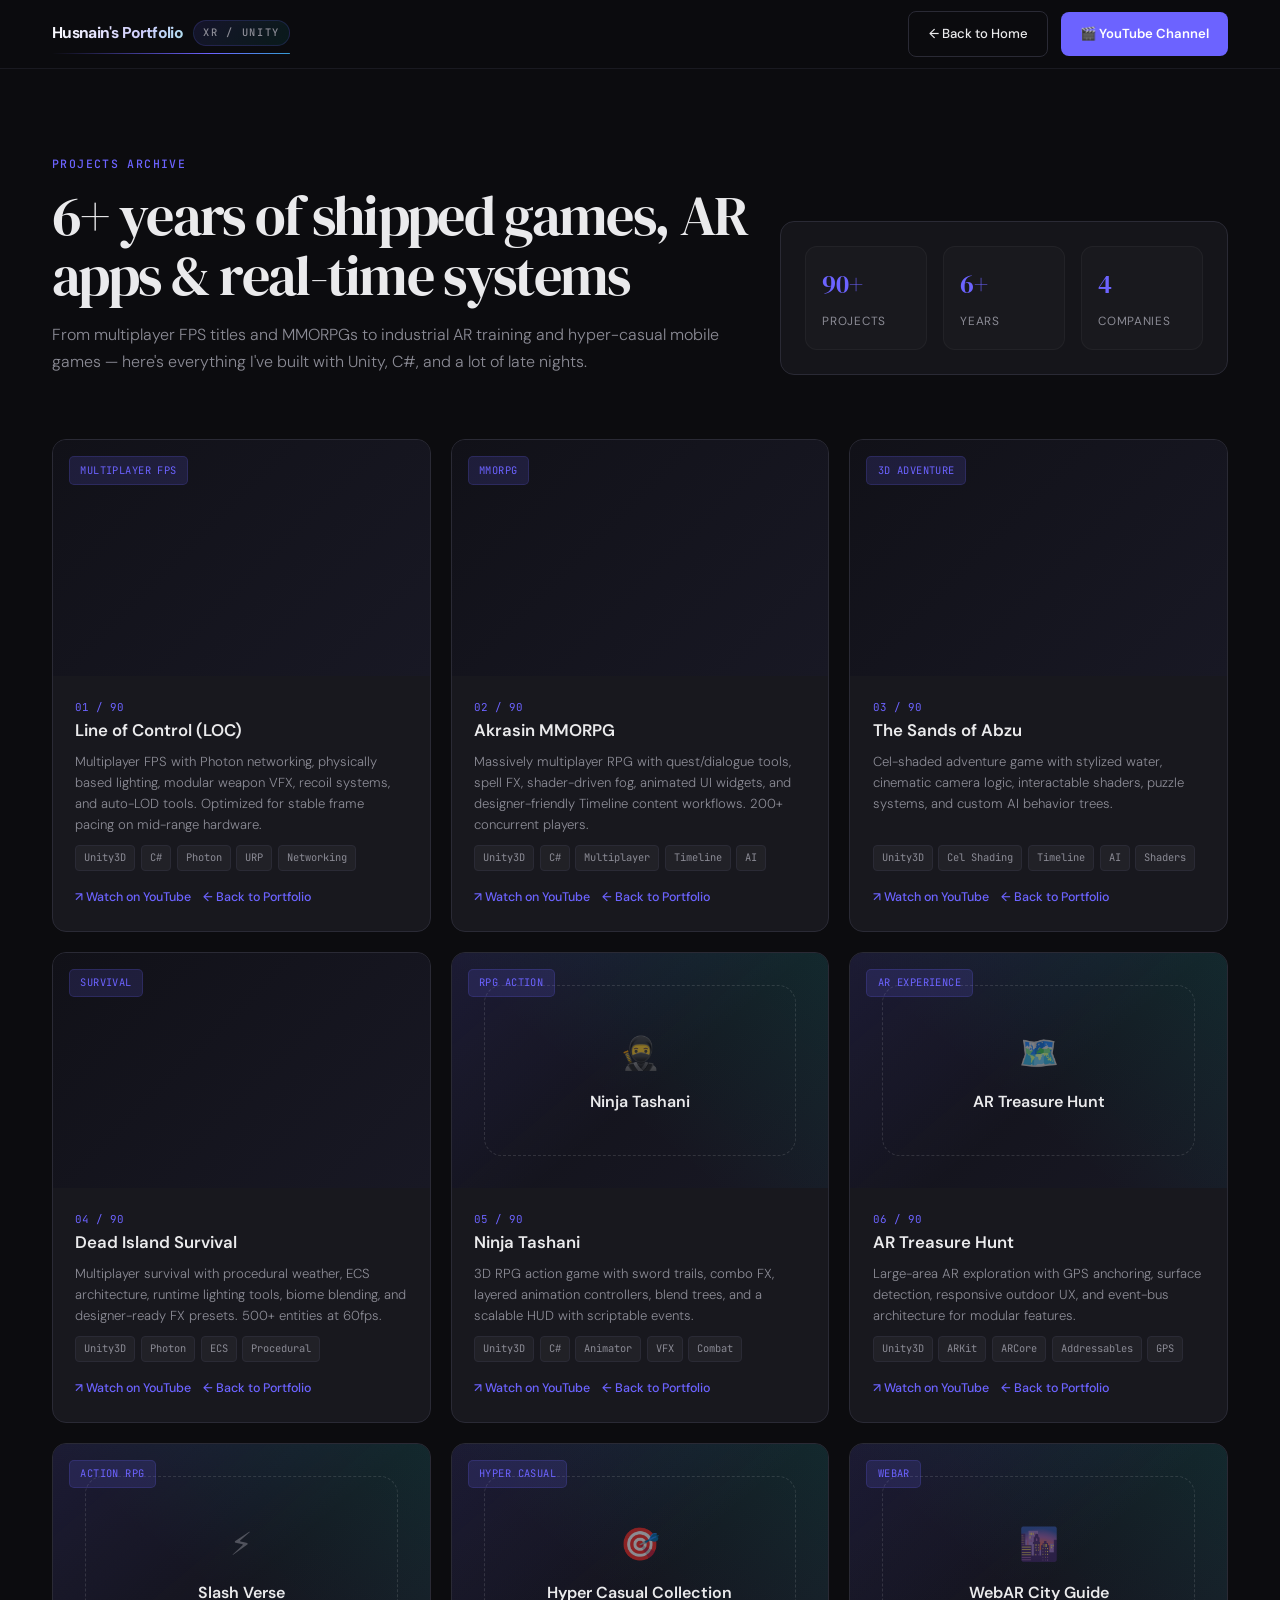
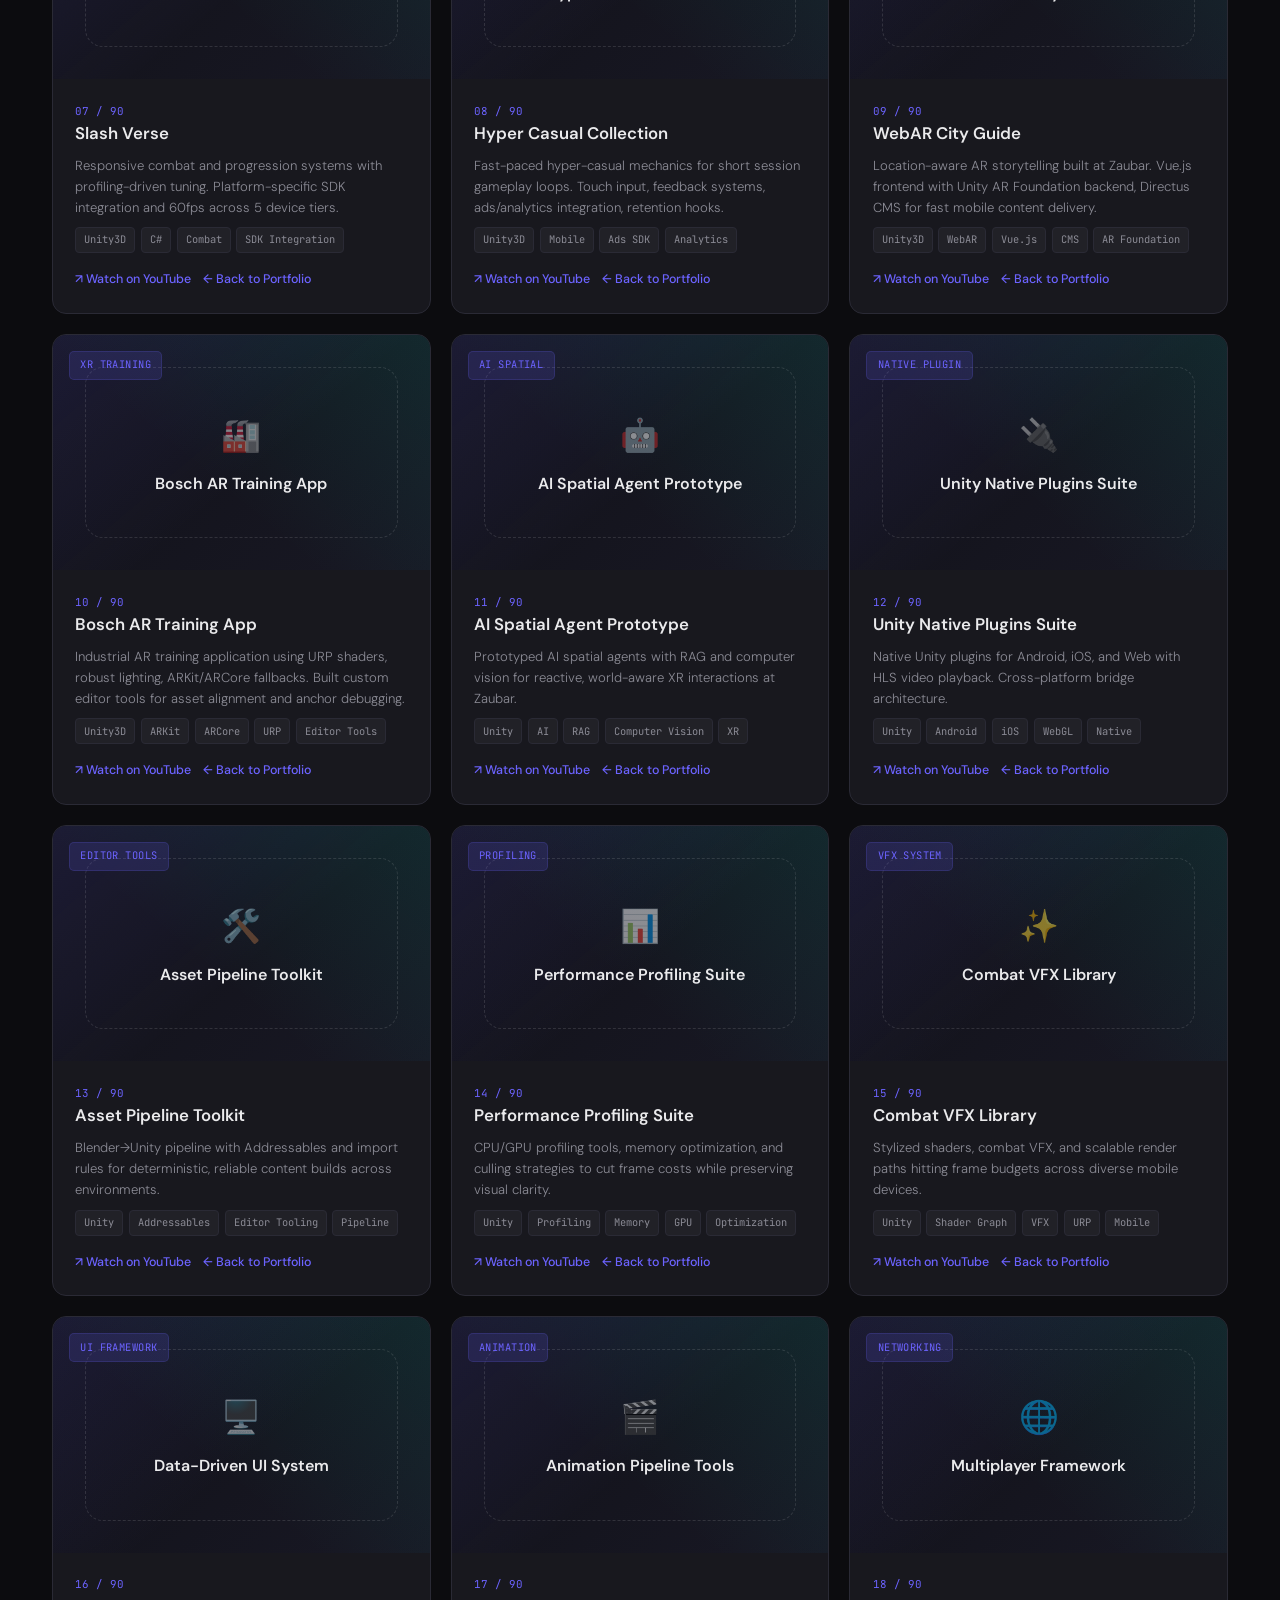
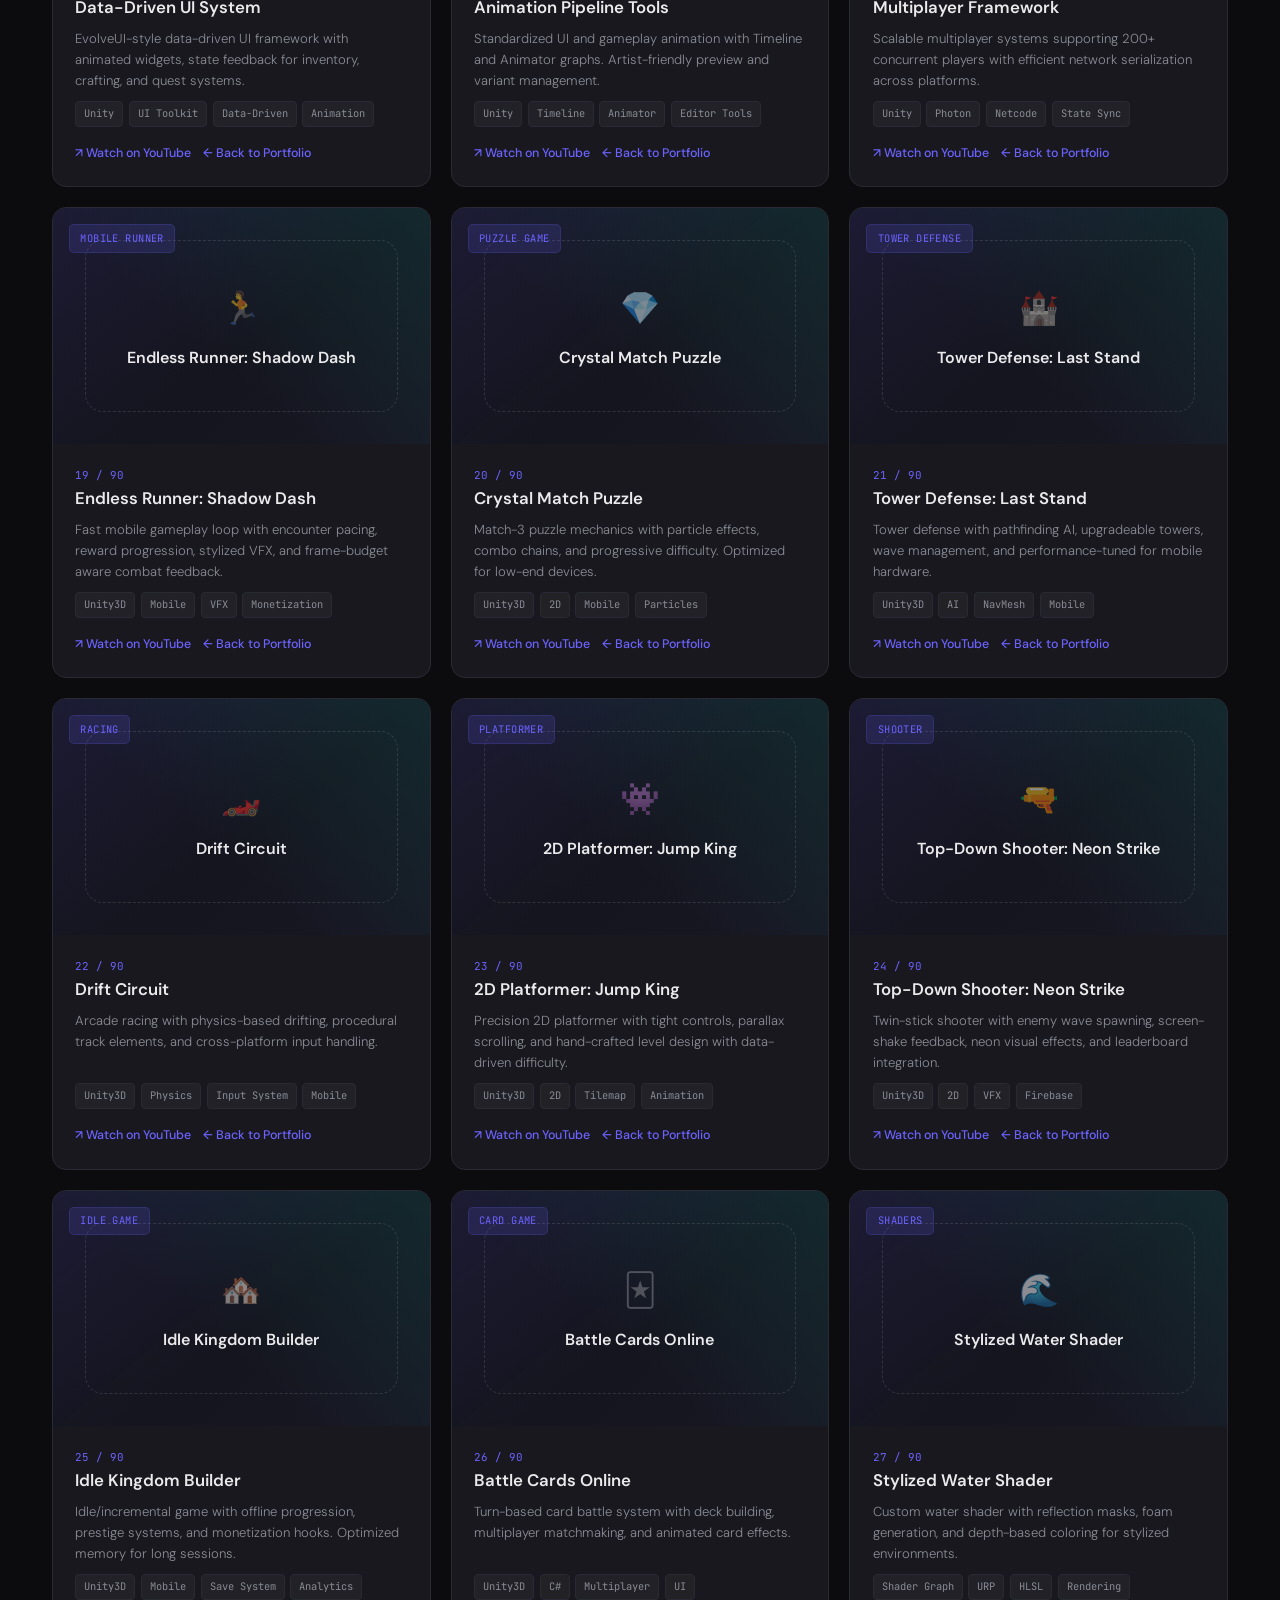
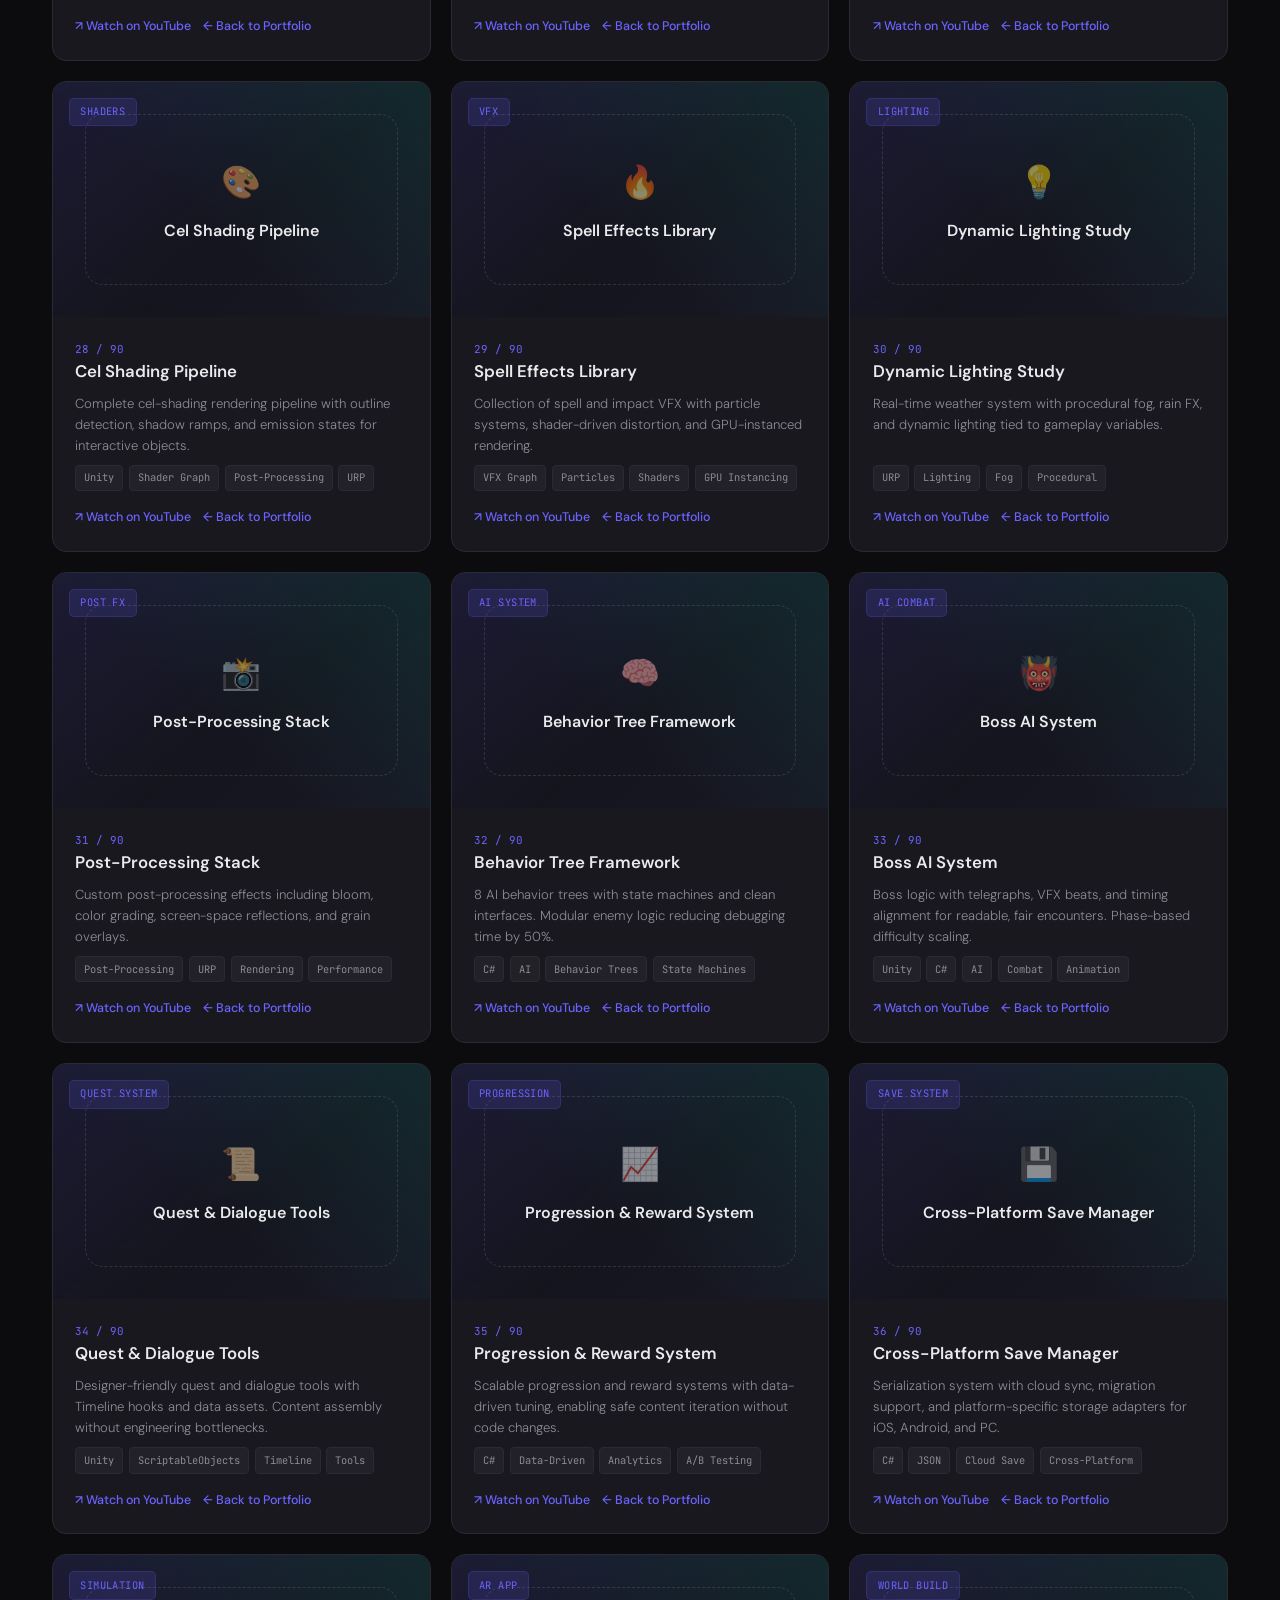
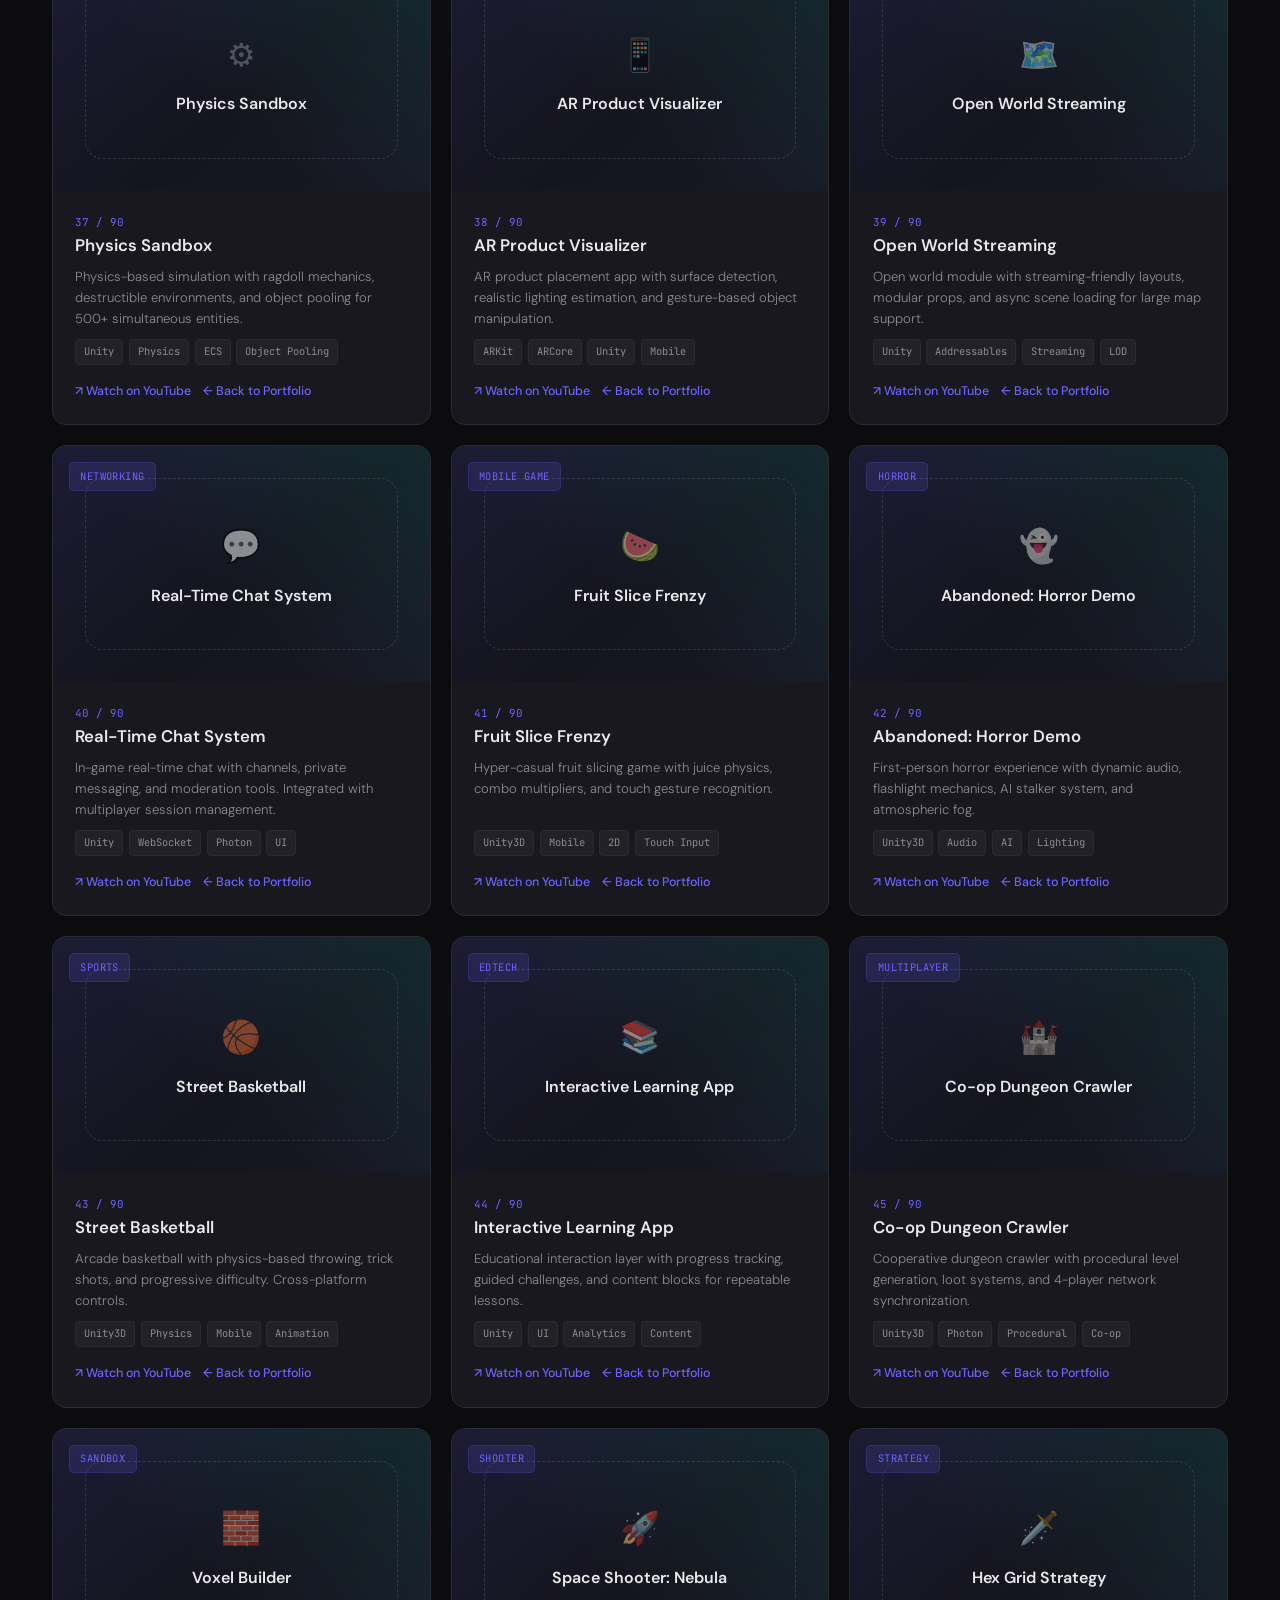
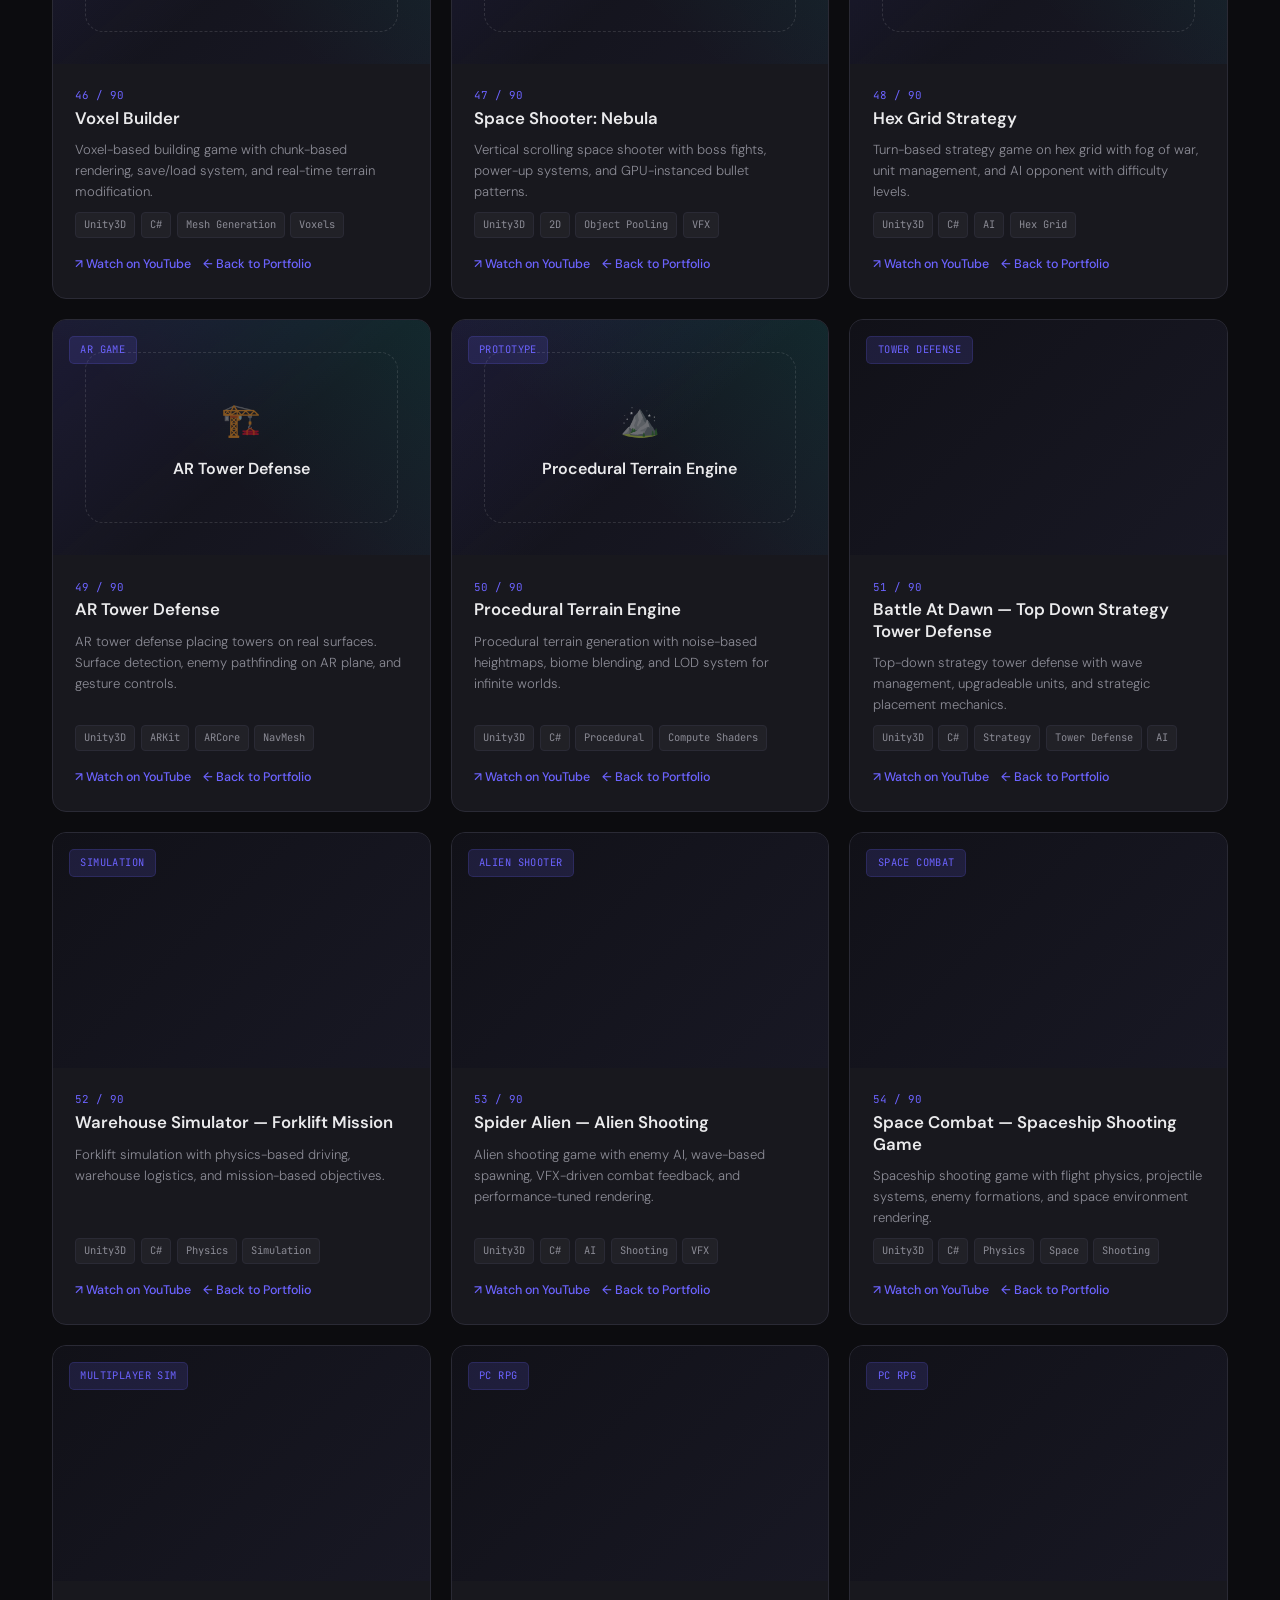
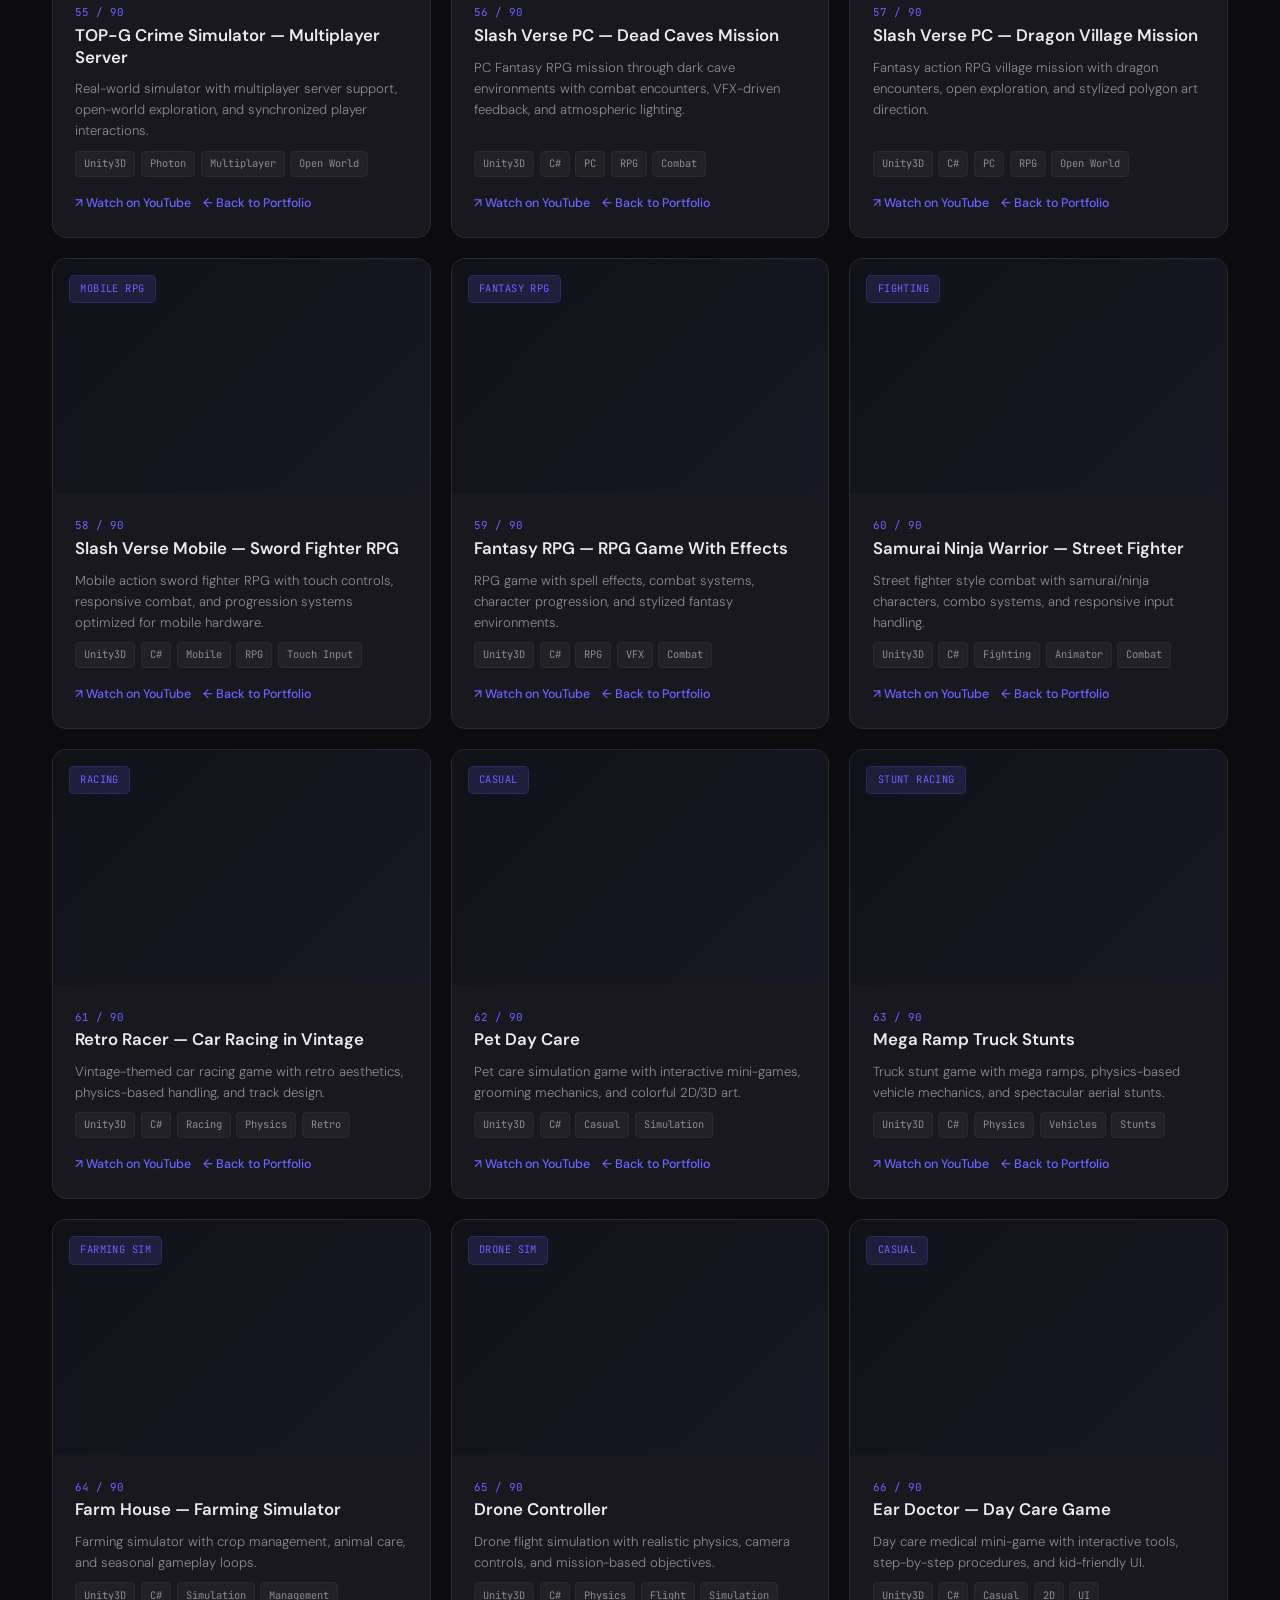
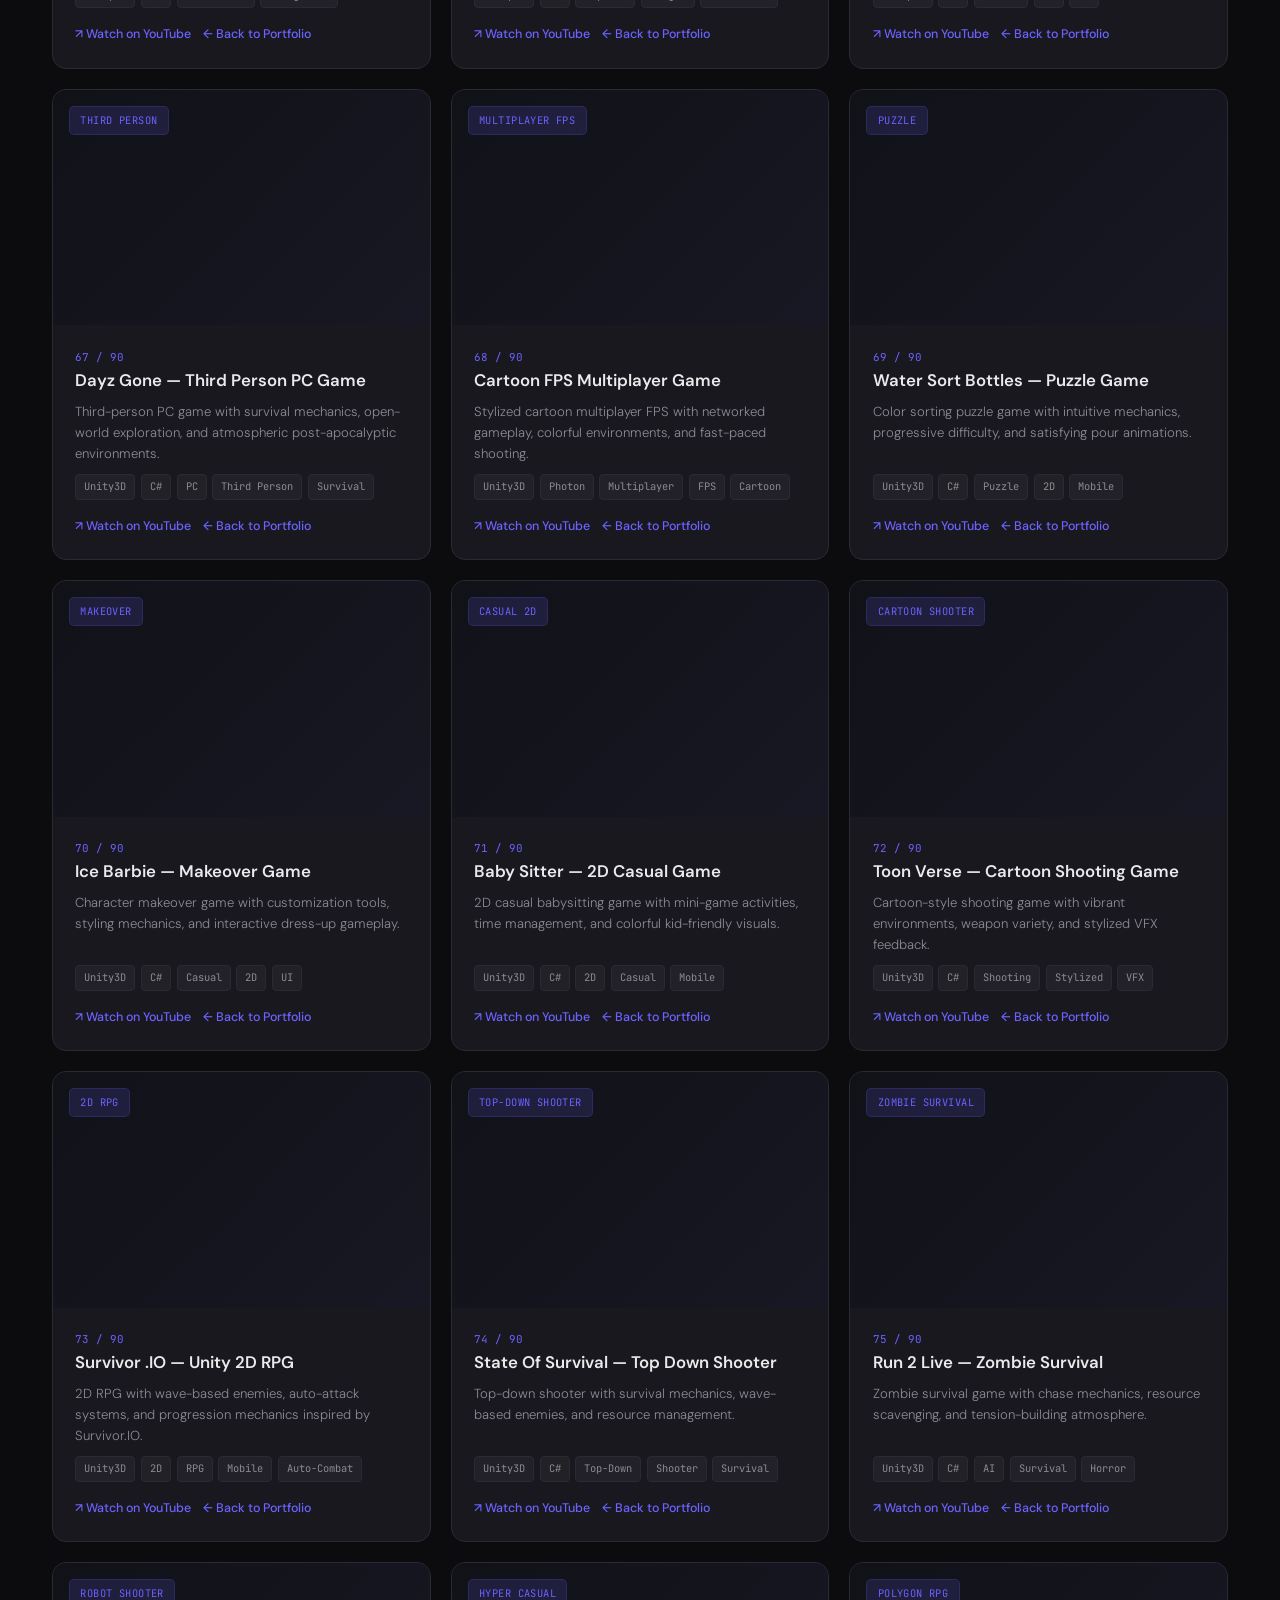
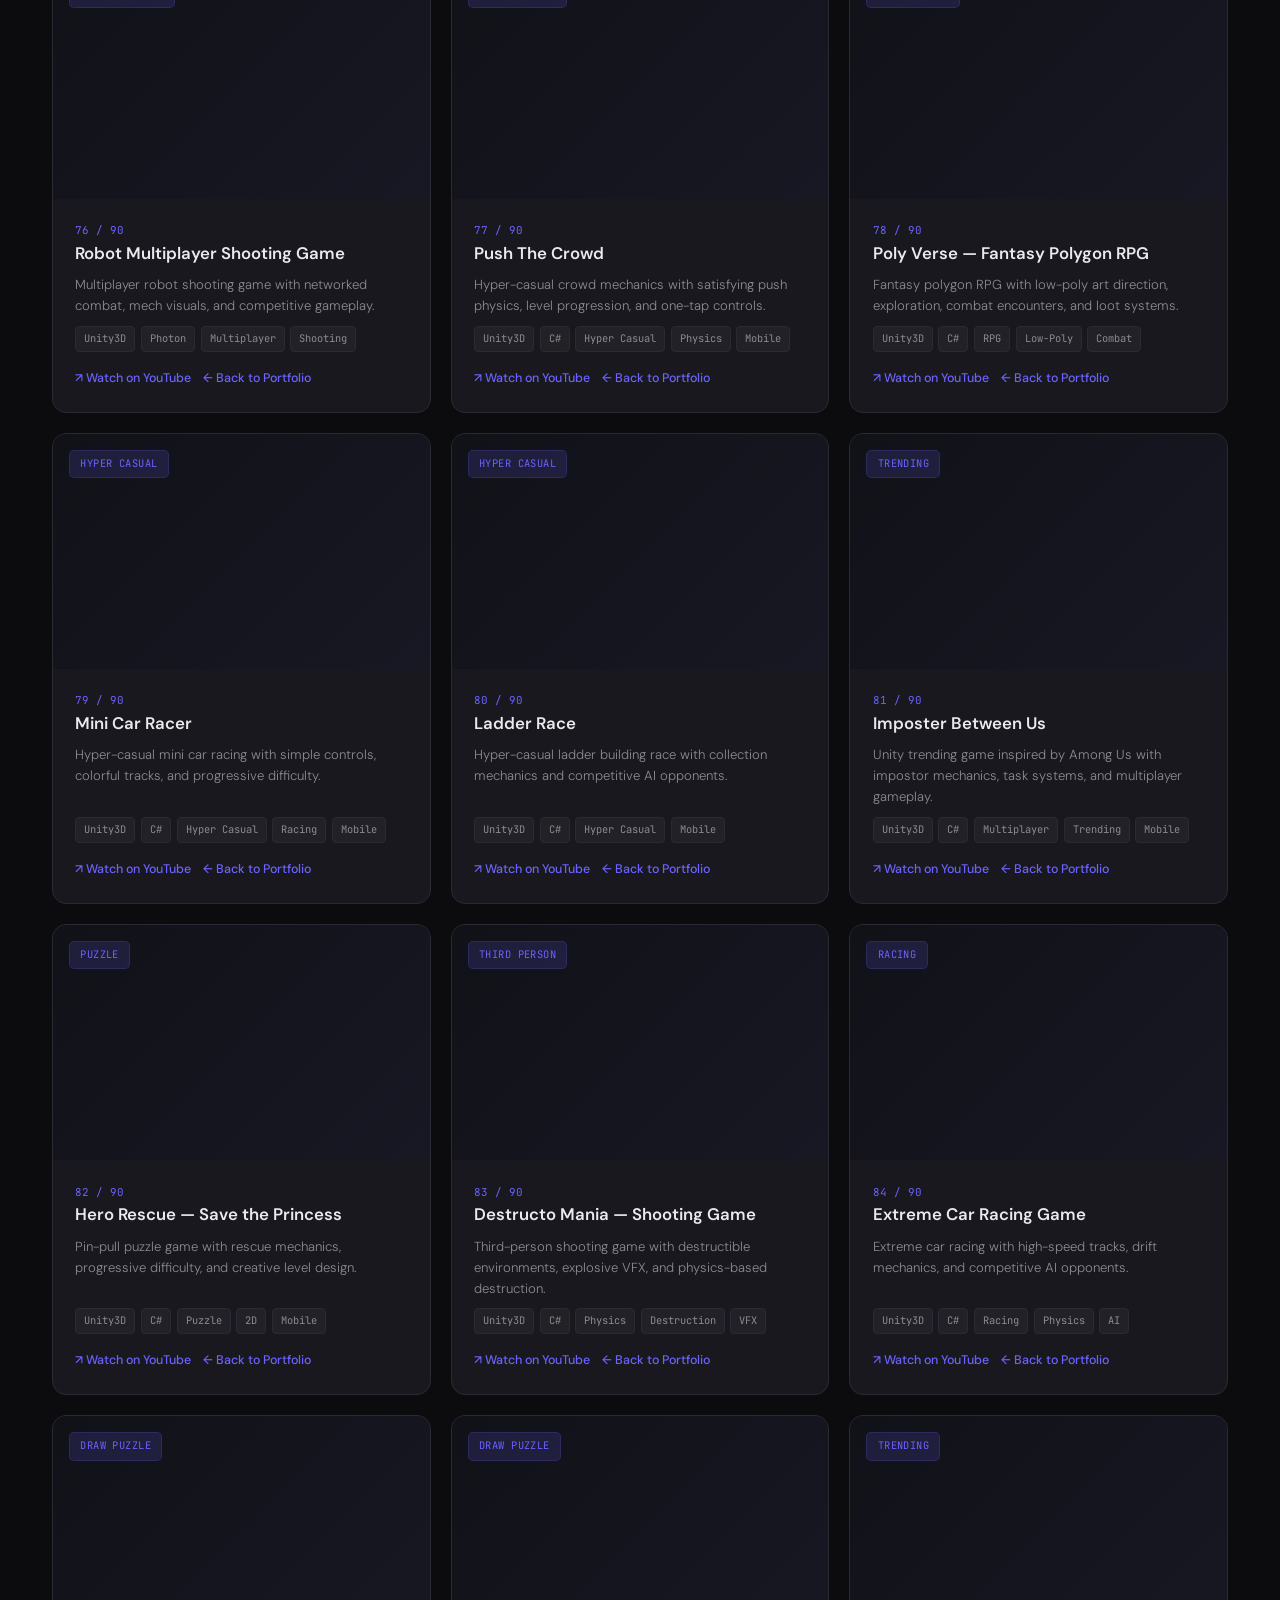
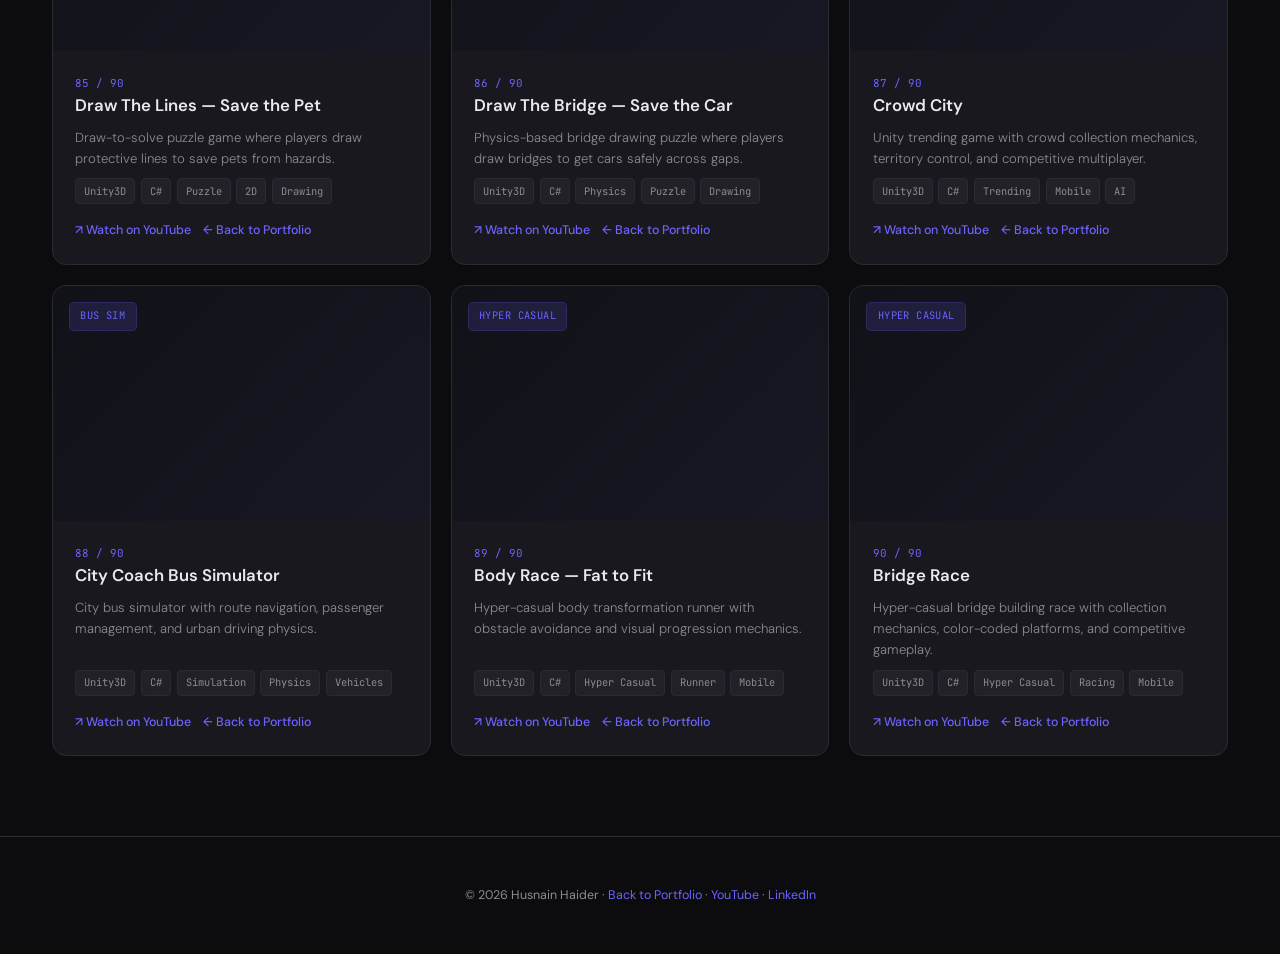
==== commit 6cf1a0cf: "Update print statement from 'Hello' to 'Goodbye'" ====
--- a/projects.html
+++ b/projects.html
@@ -3,55 +3,51 @@
 <head>
 <meta charset="UTF-8">
 <meta name="viewport" content="width=device-width, initial-scale=1.0">
-<title>Projects Archive - Husnain Haider</title>
+<title>Projects — Husnain Haider | Unity & XR Developer</title>
+<meta name="description" content="Browse 50+ game development and XR projects by Husnain Haider — including multiplayer FPS, MMORPGs, AR experiences, survival games, hyper-casual titles, and more. Built with Unity3D, C#, Photon, and AR Foundation.">
+<meta name="keywords" content="Husnain Haider projects, Unity games, XR projects, AR development, multiplayer FPS, MMORPG, game portfolio, Berlin developer">
+<meta name="author" content="Husnain Haider">
+<meta name="robots" content="index, follow">
+<link rel="canonical" href="https://husnain.site/projects.html">
+<meta property="og:type" content="website">
+<meta property="og:url" content="https://husnain.site/projects.html">
+<meta property="og:title" content="Projects — Husnain Haider | Unity & XR Developer">
+<meta property="og:description" content="Browse 50+ game development and XR projects by Husnain Haider. Unity3D, C#, AR/XR, multiplayer, mobile, and more.">
+<meta property="og:image" content="https://husnain.site/assets/photo.jpg">
 <link rel="icon" type="image/jpeg" href="assets/photo.jpg">
 <link href="https://fonts.googleapis.com/css2?family=DM+Serif+Display&family=DM+Sans:wght@300;400;500;600;700&family=JetBrains+Mono:wght@400;500&display=swap" rel="stylesheet">
 <style>
 *, *::before, *::after { margin: 0; padding: 0; box-sizing: border-box; }
-
 :root {
-  --bg: #0C0C0F;
-  --bg-alt: #131318;
-  --bg-card: #18181E;
-  --text: #EAEAEC;
-  --text-muted: #8B8B95;
-  --accent: #6C63FF;
-  --accent-glow: rgba(108, 99, 255, 0.15);
-  --accent-secondary: #00D4AA;
-  --border: #2A2A35;
-  --border-hover: #3A3A48;
+  --bg: #0C0C0F; --bg-alt: #131318; --bg-card: #18181E;
+  --text: #EAEAEC; --text-muted: #8B8B95;
+  --accent: #6C63FF; --accent-glow: rgba(108,99,255,0.15); --accent-secondary: #00D4AA;
+  --border: #2A2A35; --border-hover: #3A3A48;
   --serif: 'DM Serif Display', Georgia, serif;
   --sans: 'DM Sans', system-ui, sans-serif;
   --mono: 'JetBrains Mono', monospace;
-  --radius: 14px;
-  --transition: 0.35s cubic-bezier(0.4, 0, 0.2, 1);
-}
-
+  --radius: 14px; --transition: 0.35s cubic-bezier(0.4,0,0.2,1);
+}
 html { scroll-behavior: smooth; font-size: 16px; }
 body {
-  font-family: var(--sans);
-  background:
-    radial-gradient(circle at top right, rgba(108, 99, 255, 0.12), transparent 24rem),
-    radial-gradient(circle at bottom left, rgba(0, 212, 170, 0.08), transparent 28rem),
-    var(--bg);
-  color: var(--text);
-  line-height: 1.7;
-  -webkit-font-smoothing: antialiased;
-}
-
+  font-family: var(--sans); background: var(--bg); color: var(--text);
+  line-height: 1.7; -webkit-font-smoothing: antialiased;
+}
 ::selection { background: var(--accent); color: #fff; }
 a { color: inherit; text-decoration: none; }
-button { font: inherit; }
+button { font: inherit; cursor: pointer; }
 .container { max-width: 1240px; margin: 0 auto; padding: 0 2rem; }
 
+/* NAV */
 nav {
   position: sticky; top: 0; z-index: 100;
-  background: rgba(12, 12, 15, 0.82);
+  background: rgba(12,12,15,0.82);
   backdrop-filter: blur(24px) saturate(1.2);
-  border-bottom: 1px solid rgba(42, 42, 53, 0.5);
+  border-bottom: 1px solid rgba(42,42,53,0.5);
 }
 nav .container {
-  min-height: 72px; display: flex; align-items: center; justify-content: space-between; gap: 1rem;
+  min-height: 68px; display: flex; align-items: center;
+  justify-content: space-between; gap: 1rem;
 }
 .nav-logo {
   position: relative; display: inline-flex; align-items: center; gap: 0.65rem;
@@ -63,11 +59,10 @@
   content: ''; position: absolute; left: 0; right: 0; bottom: 0;
   height: 1px; border-radius: 999px;
   background: linear-gradient(90deg, transparent, var(--accent), var(--accent-secondary), transparent);
-  background-size: 200% 100%;
-  animation: logoBeam 4.8s linear infinite;
+  background-size: 200% 100%; animation: logoBeam 4.8s linear infinite;
 }
 .nav-logo-main {
-  background: linear-gradient(120deg, #ffffff 0%, #cfcdfd 35%, #8ef1df 70%, #ffffff 100%);
+  background: linear-gradient(120deg, #fff 0%, #cfcdfd 35%, #8ef1df 70%, #fff 100%);
   background-size: 200% 100%;
   -webkit-background-clip: text; background-clip: text; color: transparent;
   animation: logoShift 5.5s ease-in-out infinite;
@@ -83,39 +78,25 @@
 .nav-logo-tag::before {
   content: ''; position: absolute; inset: 0;
   background: linear-gradient(120deg, transparent 0%, rgba(255,255,255,0.28) 48%, transparent 100%);
-  transform: translateX(-140%);
-  animation: logoSweep 3.8s ease-in-out infinite;
+  transform: translateX(-140%); animation: logoSweep 3.8s ease-in-out infinite;
 }
 .nav-logo-tag span { position: relative; z-index: 1; }
 .nav-actions { display: flex; align-items: center; gap: 0.8rem; flex-wrap: wrap; }
-
 .btn-primary, .btn-secondary {
   display: inline-flex; align-items: center; justify-content: center; gap: 0.5rem;
-  padding: 0.82rem 1.4rem; border-radius: 8px; font-size: 0.84rem;
-  transition: var(--transition); white-space: nowrap;
-}
-.btn-primary {
-  background: var(--accent); color: #fff; border: 1px solid transparent; font-weight: 600;
-}
+  padding: 0.7rem 1.2rem; border-radius: 8px; font-size: 0.82rem;
+  transition: var(--transition); white-space: nowrap; border: none;
+}
+.btn-primary { background: var(--accent); color: #fff; font-weight: 600; }
 .btn-primary:hover { transform: translateY(-2px); box-shadow: 0 8px 30px var(--accent-glow); }
-.btn-secondary {
-  border: 1px solid var(--border); color: var(--text); font-weight: 500;
-}
+.btn-secondary { border: 1px solid var(--border); color: var(--text); font-weight: 500; background: transparent; }
 .btn-secondary:hover { border-color: var(--accent); color: var(--accent); }
 
-@keyframes logoShift {
-  0%, 100% { background-position: 0% 50%; }
-  50% { background-position: 100% 50%; }
-}
-@keyframes logoSweep {
-  0%, 18% { transform: translateX(-140%); }
-  42%, 100% { transform: translateX(140%); }
-}
-@keyframes logoBeam {
-  0% { background-position: 200% 50%; }
-  100% { background-position: 0% 50%; }
-}
-
+@keyframes logoShift { 0%,100%{background-position:0% 50%}50%{background-position:100% 50%} }
+@keyframes logoSweep { 0%,18%{transform:translateX(-140%)}42%,100%{transform:translateX(140%)} }
+@keyframes logoBeam { 0%{background-position:200% 50%}100%{background-position:0% 50%} }
+
+/* HERO */
 .archive-hero { padding: 5rem 0 3rem; }
 .section-label {
   font-family: var(--mono); font-size: 0.72rem; font-weight: 500;
@@ -123,165 +104,84 @@
   margin-bottom: 0.8rem; display: inline-block;
 }
 .hero-grid {
-  display: grid; grid-template-columns: minmax(0, 1.4fr) minmax(280px, 0.9fr); gap: 2rem; align-items: end;
+  display: grid; grid-template-columns: minmax(0,1.4fr) minmax(280px,0.9fr); gap: 2rem; align-items: end;
 }
 .hero-copy h1 {
-  font-family: var(--serif); font-size: clamp(2.4rem, 5vw, 4rem);
+  font-family: var(--serif); font-size: clamp(2.4rem,5vw,3.5rem);
   letter-spacing: -0.03em; line-height: 1.06; font-weight: 400; margin-bottom: 1rem;
 }
-.hero-copy p {
-  max-width: 720px; color: var(--text-muted); font-size: 1rem; font-weight: 300;
-}
+.hero-copy p { max-width: 720px; color: var(--text-muted); font-size: 1rem; font-weight: 300; }
 .archive-summary {
-  background: rgba(24, 24, 30, 0.75);
-  border: 1px solid var(--border);
-  border-radius: var(--radius);
-  padding: 1.5rem;
-}
-.summary-row {
-  display: grid; grid-template-columns: repeat(3, 1fr); gap: 1rem;
-}
+  background: rgba(24,24,30,0.75); border: 1px solid var(--border);
+  border-radius: var(--radius); padding: 1.5rem;
+}
+.summary-row { display: grid; grid-template-columns: repeat(3,1fr); gap: 1rem; }
 .summary-item {
-  padding: 1rem; background: rgba(255, 255, 255, 0.02); border-radius: 12px; border: 1px solid rgba(255, 255, 255, 0.04);
-}
-.summary-item strong {
-  display: block; font-family: var(--serif); font-size: 1.6rem; font-weight: 400; color: var(--accent);
-}
-.summary-item span {
-  font-size: 0.74rem; color: var(--text-muted); text-transform: uppercase; letter-spacing: 0.06em;
-}
-.archive-note {
-  margin-top: 1rem; color: var(--text-muted); font-size: 0.82rem;
-}
-
+  padding: 1rem; background: rgba(255,255,255,0.02); border-radius: 12px; border: 1px solid rgba(255,255,255,0.04);
+}
+.summary-item strong { display: block; font-family: var(--serif); font-size: 1.6rem; font-weight: 400; color: var(--accent); }
+.summary-item span { font-size: 0.74rem; color: var(--text-muted); text-transform: uppercase; letter-spacing: 0.06em; }
+
+/* GRID */
 .archive-section { padding: 1rem 0 5rem; }
-.archive-grid {
-  display: grid; grid-template-columns: repeat(auto-fit, minmax(320px, 1fr)); gap: 1.25rem;
-}
-
+.archive-grid { display: grid; grid-template-columns: repeat(auto-fit, minmax(340px, 1fr)); gap: 1.25rem; }
 .archive-card {
-  background: var(--bg-card);
-  border-radius: var(--radius);
-  border: 1px solid var(--border);
-  overflow: hidden;
-  transition: var(--transition);
-  display: flex;
-  flex-direction: column;
+  background: var(--bg-card); border-radius: var(--radius); border: 1px solid var(--border);
+  overflow: hidden; transition: var(--transition); display: flex; flex-direction: column;
 }
 .archive-card:hover { border-color: var(--border-hover); transform: translateY(-3px); }
-.archive-card:target {
-  border-color: var(--accent);
-  box-shadow: 0 0 0 1px rgba(108, 99, 255, 0.35), 0 20px 60px rgba(0, 0, 0, 0.25);
-}
-
 .project-preview {
-  position: relative;
-  aspect-ratio: 16 / 10;
-  background: linear-gradient(135deg, #111118 0%, #181824 100%);
-  overflow: hidden;
-}
-.project-preview iframe,
-.project-preview img {
-  width: 100%; height: 100%; border: 0; display: block; object-fit: cover;
-}
+  position: relative; aspect-ratio: 16/10;
+  background: linear-gradient(135deg, #111118, #181824); overflow: hidden;
+}
+.project-preview iframe { width: 100%; height: 100%; border: 0; display: block; }
 .preview-tag {
-  position: absolute; top: 1rem; left: 1rem;
-  z-index: 2; font-family: var(--mono); font-size: 0.65rem; letter-spacing: 0.04em;
+  position: absolute; top: 1rem; left: 1rem; z-index: 2;
+  font-family: var(--mono); font-size: 0.65rem; letter-spacing: 0.04em;
   color: var(--accent); background: var(--accent-glow);
-  padding: 0.28rem 0.65rem; border-radius: 5px; border: 1px solid rgba(108, 99, 255, 0.18);
+  padding: 0.28rem 0.65rem; border-radius: 5px; border: 1px solid rgba(108,99,255,0.18);
 }
 .project-placeholder {
-  width: 100%; height: 100%;
-  display: grid; place-items: center;
-  padding: 2rem;
-  background:
-    linear-gradient(140deg, rgba(108, 99, 255, 0.12), transparent 55%),
-    linear-gradient(220deg, rgba(0, 212, 170, 0.1), transparent 60%);
+  width: 100%; height: 100%; display: grid; place-items: center; padding: 2rem;
+  background: linear-gradient(140deg, rgba(108,99,255,0.12), transparent 55%),
+              linear-gradient(220deg, rgba(0,212,170,0.1), transparent 60%);
 }
 .placeholder-inner {
   width: 100%; height: 100%;
-  border: 1px dashed rgba(255, 255, 255, 0.12);
-  border-radius: 18px;
-  display: flex; flex-direction: column; align-items: center; justify-content: center; gap: 0.65rem;
+  border: 1px dashed rgba(255,255,255,0.12); border-radius: 18px;
+  display: flex; flex-direction: column; align-items: center; justify-content: center; gap: 0.5rem;
   color: var(--text-muted); text-align: center;
 }
-.placeholder-kicker {
-  font-family: var(--mono); font-size: 0.72rem; letter-spacing: 0.08em; text-transform: uppercase;
-}
-.placeholder-title {
-  color: var(--text); font-size: 1.05rem; font-weight: 600; line-height: 1.3;
-}
-.placeholder-meta {
-  font-size: 0.78rem;
-}
-
+.placeholder-icon { font-size: 2rem; opacity: 0.5; }
+.placeholder-title { color: var(--text); font-size: 1rem; font-weight: 600; }
 .project-body {
-  padding: 1.4rem;
-  display: flex;
-  flex: 1;
-  flex-direction: column;
-}
-.project-head {
-  display: flex; justify-content: space-between; align-items: start; gap: 1rem; margin-bottom: 0.75rem;
-}
-.project-index {
-  font-family: var(--mono); font-size: 0.72rem; color: var(--accent);
-}
-.project-body h2 {
-  font-size: 1.02rem; line-height: 1.35; font-weight: 600;
-}
-.project-body p {
-  font-size: 0.82rem; color: var(--text-muted); font-weight: 300;
-  line-height: 1.7; margin-bottom: 1rem; flex: 1;
-}
-.project-tech {
-  display: flex; flex-wrap: wrap; gap: 0.4rem; margin-bottom: 1rem;
-}
+  padding: 1.4rem; display: flex; flex-direction: column; gap: 0.6rem; flex: 1;
+}
+.project-head { display: flex; justify-content: space-between; align-items: flex-start; gap: 0.5rem; }
+.project-index { font-family: var(--mono); font-size: 0.68rem; color: var(--accent); margin-bottom: 0.2rem; }
+.project-body h2 { font-size: 1.05rem; font-weight: 600; line-height: 1.3; }
+.project-body p { font-size: 0.82rem; color: var(--text-muted); font-weight: 300; line-height: 1.6; flex: 1; }
+.project-tech { display: flex; flex-wrap: wrap; gap: 0.35rem; }
 .project-tech span {
-  font-family: var(--mono); font-size: 0.65rem; padding: 0.22rem 0.55rem;
-  background: rgba(255, 255, 255, 0.04); border-radius: 4px; color: var(--text-muted);
+  font-family: var(--mono); font-size: 0.65rem; padding: 0.2rem 0.5rem;
+  background: rgba(255,255,255,0.04); border-radius: 4px; color: var(--text-muted);
   border: 1px solid var(--border);
 }
-.media-switch {
-  display: flex; gap: 0.45rem; flex-wrap: wrap; margin-bottom: 0.9rem;
-}
-.media-switch button {
-  padding: 0.45rem 0.72rem; border-radius: 999px;
-  border: 1px solid var(--border); background: transparent; color: var(--text-muted);
-  font-size: 0.74rem; cursor: pointer; transition: var(--transition);
-}
-.media-switch button:hover,
-.media-switch button.active {
-  border-color: rgba(108, 99, 255, 0.3);
-  color: var(--text);
-  background: rgba(108, 99, 255, 0.1);
-}
-.project-links {
-  display: flex; gap: 1rem; flex-wrap: wrap;
-}
+.project-links { display: flex; gap: 0.75rem; margin-top: 0.4rem; }
 .project-links a {
   font-size: 0.78rem; font-weight: 500; color: var(--accent);
-  transition: var(--transition); display: inline-flex; align-items: center; gap: 0.3rem;
+  transition: var(--transition);
 }
 .project-links a:hover { color: var(--accent-secondary); }
 
-footer {
-  border-top: 1px solid var(--border);
-  padding: 2rem 0 3rem;
-}
-footer p { color: var(--text-muted); font-size: 0.78rem; }
-
-@media (max-width: 900px) {
+/* FOOTER */
+footer { padding: 3rem 0; border-top: 1px solid var(--border); text-align: center; }
+footer p { font-size: 0.78rem; color: var(--text-muted); }
+
+@media (max-width: 768px) {
   .hero-grid { grid-template-columns: 1fr; }
-}
-
-@media (max-width: 680px) {
-  nav .container { padding-top: 0.9rem; padding-bottom: 0.9rem; align-items: start; }
-  .nav-logo { font-size: 0.84rem; gap: 0.45rem; }
-  .nav-logo-tag { font-size: 0.55rem; letter-spacing: 0.12em; padding: 0.18rem 0.42rem; }
-  .nav-actions { width: 100%; }
   .summary-row { grid-template-columns: 1fr; }
-  .archive-hero { padding-top: 3.5rem; }
+  .archive-grid { grid-template-columns: 1fr; }
 }
 </style>
 </head>
@@ -289,13 +189,13 @@
 
 <nav>
   <div class="container">
-    <a href="index.html" class="nav-logo" aria-label="Husnain's Portfolio">
+    <a href="index.html" class="nav-logo" aria-label="Back to home">
       <span class="nav-logo-main">Husnain's Portfolio</span>
       <span class="nav-logo-tag"><span>XR / Unity</span></span>
     </a>
     <div class="nav-actions">
-      <a href="index.html#projects" class="btn-secondary">Back to Home</a>
-      <a href="https://www.youtube.com/@Hucnain/videos" target="_blank" class="btn-primary">YouTube Archive</a>
+      <a href="index.html" class="btn-secondary">← Back to Home</a>
+      <a href="https://www.youtube.com/@Hucnain/videos" target="_blank" class="btn-primary">🎬 YouTube Channel</a>
     </div>
   </div>
 </nav>
@@ -305,25 +205,15 @@
     <span class="section-label">Projects Archive</span>
     <div class="hero-grid">
       <div class="hero-copy">
-        <h1>50 project slots on a separate page, with image and video options built in.</h1>
-        <p>This page keeps your homepage compact and gives you a dedicated archive for the full portfolio. Each card below already includes media toggles, tech tags, and action links, so you can replace the placeholder content with real project assets when you are ready.</p>
+        <h1>6+ years of shipped games, AR apps &amp; real-time systems</h1>
+        <p>From multiplayer FPS titles and MMORPGs to industrial AR training and hyper-casual mobile games — here's everything I've built with Unity, C#, and a lot of late nights.</p>
       </div>
       <aside class="archive-summary">
         <div class="summary-row">
-          <div class="summary-item">
-            <strong>50</strong>
-            <span>Project Cards</span>
-          </div>
-          <div class="summary-item">
-            <strong>3</strong>
-            <span>Media Modes</span>
-          </div>
-          <div class="summary-item">
-            <strong>1</strong>
-            <span>Archive Page</span>
-          </div>
+          <div class="summary-item"><strong>90+</strong><span>Projects</span></div>
+          <div class="summary-item"><strong>6+</strong><span>Years</span></div>
+          <div class="summary-item"><strong>4</strong><span>Companies</span></div>
         </div>
-        <p class="archive-note">Media buttons switch each card between overview, image, and embedded video. The data lives in one script block near the bottom of this file.</p>
       </aside>
     </div>
   </div>
@@ -337,192 +227,374 @@
 
 <footer>
   <div class="container">
-    <p>Projects archive for Husnain Haider. Replace the placeholder text, images, and video links in <code>projects.html</code> as you add final portfolio assets.</p>
+    <p>© 2026 Husnain Haider · <a href="index.html" style="color:var(--accent);">Back to Portfolio</a> · <a href="https://www.youtube.com/@Hucnain/videos" target="_blank" style="color:var(--accent);">YouTube</a> · <a href="https://linkedin.com/in/husnain-haider0" target="_blank" style="color:var(--accent);">LinkedIn</a></p>
   </div>
 </footer>
 
 <script>
-const projectTemplates = [
-  {
-    tag: 'WEBAR',
-    title: 'WebAR City Guide',
-    description: 'Location-aware storytelling flow with lightweight content loading, guided checkpoints, and production-friendly CMS hooks for fast iteration.',
-    tech: ['Unity3D', 'WebAR', 'CMS', 'Mobile UX'],
-    accent: 'Spatial Storytelling'
-  },
-  {
-    tag: 'MULTIPLAYER',
-    title: 'Tactical Arena',
-    description: 'Real-time multiplayer combat slice with replicated gameplay events, responsive hit feedback, and scalable client-side performance tuning.',
-    tech: ['Unity3D', 'C#', 'Photon', 'Netcode'],
-    accent: 'Competitive Systems'
-  },
-  {
-    tag: 'XR TRAINING',
-    title: 'Industrial XR Trainer',
-    description: 'Structured training scenario with anchored overlays, procedural checkpoints, and guided feedback loops for industrial learning flows.',
-    tech: ['XR', 'ARCore', 'ARKit', 'Tooling'],
-    accent: 'Guided Training'
-  },
-  {
-    tag: 'AI AGENT',
-    title: 'Spatial AI Assistant',
-    description: 'Prototype assistant interface combining contextual prompts, scene metadata, and interaction cues for mixed reality exploration.',
-    tech: ['Unity', 'AI', 'RAG', 'Prototype'],
-    accent: 'Contextual Agent'
-  },
-  {
-    tag: 'MOBILE GAME',
-    title: 'Runner Combat Loop',
-    description: 'Fast mobile gameplay loop with encounter pacing, reward progression, stylized VFX, and frame-budget aware combat feedback.',
-    tech: ['Unity3D', 'Animator', 'VFX', 'Mobile'],
-    accent: 'Session-Based Design'
-  },
-  {
-    tag: 'VISUAL FX',
-    title: 'Shader Showcase',
-    description: 'Rendering study focused on stylized lighting, layered materials, and author-friendly shader controls for multiple art directions.',
-    tech: ['URP', 'Shader Graph', 'Lighting', 'Optimization'],
-    accent: 'Realtime Rendering'
-  },
-  {
-    tag: 'WORLD BUILDING',
-    title: 'Open World Module',
-    description: 'Environment slice with streaming-friendly layouts, modular props, and pipeline rules that support larger world assembly.',
-    tech: ['Worldbuilding', 'Addressables', 'Streaming', 'Tools'],
-    accent: 'Large-Scale Layouts'
-  },
-  {
-    tag: 'EDTECH',
-    title: 'Interactive Learning App',
-    description: 'Educational interaction layer with progress tracking, guided challenges, and content blocks designed for repeatable lessons.',
-    tech: ['Unity', 'UI Systems', 'Analytics', 'Content'],
-    accent: 'Learning Design'
-  },
-  {
-    tag: 'SIMULATION',
-    title: 'Operations Simulator',
-    description: 'Simulation-focused project scaffold with state-driven workflows, modular scenario setup, and operator-facing interface feedback.',
-    tech: ['Simulation', 'State Machines', 'UI', 'Performance'],
-    accent: 'Process Modeling'
-  },
-  {
-    tag: 'ADVENTURE',
-    title: 'Narrative Quest',
-    description: 'Story-led gameplay block with timeline-driven beats, interactive trigger logic, and cinematic pacing for exploration segments.',
-    tech: ['Timeline', 'Cinematics', 'Quest Systems', 'Unity3D'],
-    accent: 'Narrative Flow'
-  }
+// Real project data based on Husnain's actual portfolio
+const projects = [
+  // ── FEATURED / SHIPPED PROJECTS ──
+  { tag: 'MULTIPLAYER FPS', title: 'Line of Control (LOC)', icon: '🏹',
+    desc: 'Multiplayer FPS with Photon networking, physically based lighting, modular weapon VFX, recoil systems, and auto-LOD tools. Optimized for stable frame pacing on mid-range hardware.',
+    tech: ['Unity3D', 'C#', 'Photon', 'URP', 'Networking'],
+    videoId: 'PA4sbqfedqU', ytLink: 'https://www.youtube.com/watch?v=PA4sbqfedqU' },
+  { tag: 'MMORPG', title: 'Akrasin MMORPG', icon: '⚔️',
+    desc: 'Massively multiplayer RPG with quest/dialogue tools, spell FX, shader-driven fog, animated UI widgets, and designer-friendly Timeline content workflows. 200+ concurrent players.',
+    tech: ['Unity3D', 'C#', 'Multiplayer', 'Timeline', 'AI'],
+    videoId: '3QN_avy_Hl0', ytLink: 'https://www.youtube.com/watch?v=3QN_avy_Hl0' },
+  { tag: '3D ADVENTURE', title: 'The Sands of Abzu', icon: '🏝️',
+    desc: 'Cel-shaded adventure game with stylized water, cinematic camera logic, interactable shaders, puzzle systems, and custom AI behavior trees.',
+    tech: ['Unity3D', 'Cel Shading', 'Timeline', 'AI', 'Shaders'],
+    videoId: 'QQuzqS29sr8', ytLink: 'https://www.youtube.com/watch?v=QQuzqS29sr8' },
+  { tag: 'SURVIVAL', title: 'Dead Island Survival', icon: '🧟',
+    desc: 'Multiplayer survival with procedural weather, ECS architecture, runtime lighting tools, biome blending, and designer-ready FX presets. 500+ entities at 60fps.',
+    tech: ['Unity3D', 'Photon', 'ECS', 'Procedural'],
+    videoId: '3GjJghptq3o', ytLink: 'https://www.youtube.com/watch?v=3GjJghptq3o' },
+  { tag: 'RPG ACTION', title: 'Ninja Tashani', icon: '🥷',
+    desc: '3D RPG action game with sword trails, combo FX, layered animation controllers, blend trees, and a scalable HUD with scriptable events.',
+    tech: ['Unity3D', 'C#', 'Animator', 'VFX', 'Combat'],
+    ytLink: 'https://www.youtube.com/@Hucnain/videos' },
+  { tag: 'AR EXPERIENCE', title: 'AR Treasure Hunt', icon: '🗺️',
+    desc: 'Large-area AR exploration with GPS anchoring, surface detection, responsive outdoor UX, and event-bus architecture for modular features.',
+    tech: ['Unity3D', 'ARKit', 'ARCore', 'Addressables', 'GPS'],
+    ytLink: 'https://www.youtube.com/@Hucnain/videos' },
+  { tag: 'ACTION RPG', title: 'Slash Verse', icon: '⚡',
+    desc: 'Responsive combat and progression systems with profiling-driven tuning. Platform-specific SDK integration and 60fps across 5 device tiers.',
+    tech: ['Unity3D', 'C#', 'Combat', 'SDK Integration'],
+    ytLink: 'https://www.youtube.com/@Hucnain/videos' },
+  { tag: 'HYPER CASUAL', title: 'Hyper Casual Collection', icon: '🎯',
+    desc: 'Fast-paced hyper-casual mechanics for short session gameplay loops. Touch input, feedback systems, ads/analytics integration, retention hooks.',
+    tech: ['Unity3D', 'Mobile', 'Ads SDK', 'Analytics'],
+    ytLink: 'https://www.youtube.com/@Hucnain/videos' },
+  // ── WEBAR / XR PROJECTS ──
+  { tag: 'WEBAR', title: 'WebAR City Guide', icon: '🌆',
+    desc: 'Location-aware AR storytelling built at Zaubar. Vue.js frontend with Unity AR Foundation backend, Directus CMS for fast mobile content delivery.',
+    tech: ['Unity3D', 'WebAR', 'Vue.js', 'CMS', 'AR Foundation'] },
+  { tag: 'XR TRAINING', title: 'Bosch AR Training App', icon: '🏭',
+    desc: 'Industrial AR training application using URP shaders, robust lighting, ARKit/ARCore fallbacks. Built custom editor tools for asset alignment and anchor debugging.',
+    tech: ['Unity3D', 'ARKit', 'ARCore', 'URP', 'Editor Tools'] },
+  { tag: 'AI SPATIAL', title: 'AI Spatial Agent Prototype', icon: '🤖',
+    desc: 'Prototyped AI spatial agents with RAG and computer vision for reactive, world-aware XR interactions at Zaubar.',
+    tech: ['Unity', 'AI', 'RAG', 'Computer Vision', 'XR'] },
+  { tag: 'NATIVE PLUGIN', title: 'Unity Native Plugins Suite', icon: '🔌',
+    desc: 'Native Unity plugins for Android, iOS, and Web with HLS video playback. Cross-platform bridge architecture.',
+    tech: ['Unity', 'Android', 'iOS', 'WebGL', 'Native'] },
+  // ── TOOLS & SYSTEMS ──
+  { tag: 'EDITOR TOOLS', title: 'Asset Pipeline Toolkit', icon: '🛠️',
+    desc: 'Blender→Unity pipeline with Addressables and import rules for deterministic, reliable content builds across environments.',
+    tech: ['Unity', 'Addressables', 'Editor Tooling', 'Pipeline'] },
+  { tag: 'PROFILING', title: 'Performance Profiling Suite', icon: '📊',
+    desc: 'CPU/GPU profiling tools, memory optimization, and culling strategies to cut frame costs while preserving visual clarity.',
+    tech: ['Unity', 'Profiling', 'Memory', 'GPU', 'Optimization'] },
+  { tag: 'VFX SYSTEM', title: 'Combat VFX Library', icon: '✨',
+    desc: 'Stylized shaders, combat VFX, and scalable render paths hitting frame budgets across diverse mobile devices.',
+    tech: ['Unity', 'Shader Graph', 'VFX', 'URP', 'Mobile'] },
+  { tag: 'UI FRAMEWORK', title: 'Data-Driven UI System', icon: '🖥️',
+    desc: 'EvolveUI-style data-driven UI framework with animated widgets, state feedback for inventory, crafting, and quest systems.',
+    tech: ['Unity', 'UI Toolkit', 'Data-Driven', 'Animation'] },
+  { tag: 'ANIMATION', title: 'Animation Pipeline Tools', icon: '🎬',
+    desc: 'Standardized UI and gameplay animation with Timeline and Animator graphs. Artist-friendly preview and variant management.',
+    tech: ['Unity', 'Timeline', 'Animator', 'Editor Tools'] },
+  { tag: 'NETWORKING', title: 'Multiplayer Framework', icon: '🌐',
+    desc: 'Scalable multiplayer systems supporting 200+ concurrent players with efficient network serialization across platforms.',
+    tech: ['Unity', 'Photon', 'Netcode', 'State Sync'] },
+  // ── MOBILE GAMES ──
+  { tag: 'MOBILE RUNNER', title: 'Endless Runner: Shadow Dash', icon: '🏃',
+    desc: 'Fast mobile gameplay loop with encounter pacing, reward progression, stylized VFX, and frame-budget aware combat feedback.',
+    tech: ['Unity3D', 'Mobile', 'VFX', 'Monetization'] },
+  { tag: 'PUZZLE GAME', title: 'Crystal Match Puzzle', icon: '💎',
+    desc: 'Match-3 puzzle mechanics with particle effects, combo chains, and progressive difficulty. Optimized for low-end devices.',
+    tech: ['Unity3D', '2D', 'Mobile', 'Particles'] },
+  { tag: 'TOWER DEFENSE', title: 'Tower Defense: Last Stand', icon: '🏰',
+    desc: 'Tower defense with pathfinding AI, upgradeable towers, wave management, and performance-tuned for mobile hardware.',
+    tech: ['Unity3D', 'AI', 'NavMesh', 'Mobile'] },
+  { tag: 'RACING', title: 'Drift Circuit', icon: '🏎️',
+    desc: 'Arcade racing with physics-based drifting, procedural track elements, and cross-platform input handling.',
+    tech: ['Unity3D', 'Physics', 'Input System', 'Mobile'] },
+  { tag: 'PLATFORMER', title: '2D Platformer: Jump King', icon: '👾',
+    desc: 'Precision 2D platformer with tight controls, parallax scrolling, and hand-crafted level design with data-driven difficulty.',
+    tech: ['Unity3D', '2D', 'Tilemap', 'Animation'] },
+  { tag: 'SHOOTER', title: 'Top-Down Shooter: Neon Strike', icon: '🔫',
+    desc: 'Twin-stick shooter with enemy wave spawning, screen-shake feedback, neon visual effects, and leaderboard integration.',
+    tech: ['Unity3D', '2D', 'VFX', 'Firebase'] },
+  { tag: 'IDLE GAME', title: 'Idle Kingdom Builder', icon: '🏘️',
+    desc: 'Idle/incremental game with offline progression, prestige systems, and monetization hooks. Optimized memory for long sessions.',
+    tech: ['Unity3D', 'Mobile', 'Save System', 'Analytics'] },
+  { tag: 'CARD GAME', title: 'Battle Cards Online', icon: '🃏',
+    desc: 'Turn-based card battle system with deck building, multiplayer matchmaking, and animated card effects.',
+    tech: ['Unity3D', 'C#', 'Multiplayer', 'UI'] },
+  // ── RENDERING & SHADERS ──
+  { tag: 'SHADERS', title: 'Stylized Water Shader', icon: '🌊',
+    desc: 'Custom water shader with reflection masks, foam generation, and depth-based coloring for stylized environments.',
+    tech: ['Shader Graph', 'URP', 'HLSL', 'Rendering'] },
+  { tag: 'SHADERS', title: 'Cel Shading Pipeline', icon: '🎨',
+    desc: 'Complete cel-shading rendering pipeline with outline detection, shadow ramps, and emission states for interactive objects.',
+    tech: ['Unity', 'Shader Graph', 'Post-Processing', 'URP'] },
+  { tag: 'VFX', title: 'Spell Effects Library', icon: '🔥',
+    desc: 'Collection of spell and impact VFX with particle systems, shader-driven distortion, and GPU-instanced rendering.',
+    tech: ['VFX Graph', 'Particles', 'Shaders', 'GPU Instancing'] },
+  { tag: 'LIGHTING', title: 'Dynamic Lighting Study', icon: '💡',
+    desc: 'Real-time weather system with procedural fog, rain FX, and dynamic lighting tied to gameplay variables.',
+    tech: ['URP', 'Lighting', 'Fog', 'Procedural'] },
+  { tag: 'POST FX', title: 'Post-Processing Stack', icon: '📸',
+    desc: 'Custom post-processing effects including bloom, color grading, screen-space reflections, and grain overlays.',
+    tech: ['Post-Processing', 'URP', 'Rendering', 'Performance'] },
+  // ── AI & SYSTEMS ──
+  { tag: 'AI SYSTEM', title: 'Behavior Tree Framework', icon: '🧠',
+    desc: '8 AI behavior trees with state machines and clean interfaces. Modular enemy logic reducing debugging time by 50%.',
+    tech: ['C#', 'AI', 'Behavior Trees', 'State Machines'] },
+  { tag: 'AI COMBAT', title: 'Boss AI System', icon: '👹',
+    desc: 'Boss logic with telegraphs, VFX beats, and timing alignment for readable, fair encounters. Phase-based difficulty scaling.',
+    tech: ['Unity', 'C#', 'AI', 'Combat', 'Animation'] },
+  { tag: 'QUEST SYSTEM', title: 'Quest & Dialogue Tools', icon: '📜',
+    desc: 'Designer-friendly quest and dialogue tools with Timeline hooks and data assets. Content assembly without engineering bottlenecks.',
+    tech: ['Unity', 'ScriptableObjects', 'Timeline', 'Tools'] },
+  { tag: 'PROGRESSION', title: 'Progression & Reward System', icon: '📈',
+    desc: 'Scalable progression and reward systems with data-driven tuning, enabling safe content iteration without code changes.',
+    tech: ['C#', 'Data-Driven', 'Analytics', 'A/B Testing'] },
+  { tag: 'SAVE SYSTEM', title: 'Cross-Platform Save Manager', icon: '💾',
+    desc: 'Serialization system with cloud sync, migration support, and platform-specific storage adapters for iOS, Android, and PC.',
+    tech: ['C#', 'JSON', 'Cloud Save', 'Cross-Platform'] },
+  // ── MORE PROJECTS ──
+  { tag: 'SIMULATION', title: 'Physics Sandbox', icon: '⚙️',
+    desc: 'Physics-based simulation with ragdoll mechanics, destructible environments, and object pooling for 500+ simultaneous entities.',
+    tech: ['Unity', 'Physics', 'ECS', 'Object Pooling'] },
+  { tag: 'AR APP', title: 'AR Product Visualizer', icon: '📱',
+    desc: 'AR product placement app with surface detection, realistic lighting estimation, and gesture-based object manipulation.',
+    tech: ['ARKit', 'ARCore', 'Unity', 'Mobile'] },
+  { tag: 'WORLD BUILD', title: 'Open World Streaming', icon: '🗺️',
+    desc: 'Open world module with streaming-friendly layouts, modular props, and async scene loading for large map support.',
+    tech: ['Unity', 'Addressables', 'Streaming', 'LOD'] },
+  { tag: 'NETWORKING', title: 'Real-Time Chat System', icon: '💬',
+    desc: 'In-game real-time chat with channels, private messaging, and moderation tools. Integrated with multiplayer session management.',
+    tech: ['Unity', 'WebSocket', 'Photon', 'UI'] },
+  { tag: 'MOBILE GAME', title: 'Fruit Slice Frenzy', icon: '🍉',
+    desc: 'Hyper-casual fruit slicing game with juice physics, combo multipliers, and touch gesture recognition.',
+    tech: ['Unity3D', 'Mobile', '2D', 'Touch Input'] },
+  { tag: 'HORROR', title: 'Abandoned: Horror Demo', icon: '👻',
+    desc: 'First-person horror experience with dynamic audio, flashlight mechanics, AI stalker system, and atmospheric fog.',
+    tech: ['Unity3D', 'Audio', 'AI', 'Lighting'] },
+  { tag: 'SPORTS', title: 'Street Basketball', icon: '🏀',
+    desc: 'Arcade basketball with physics-based throwing, trick shots, and progressive difficulty. Cross-platform controls.',
+    tech: ['Unity3D', 'Physics', 'Mobile', 'Animation'] },
+  { tag: 'EDTECH', title: 'Interactive Learning App', icon: '📚',
+    desc: 'Educational interaction layer with progress tracking, guided challenges, and content blocks for repeatable lessons.',
+    tech: ['Unity', 'UI', 'Analytics', 'Content'] },
+  { tag: 'MULTIPLAYER', title: 'Co-op Dungeon Crawler', icon: '🏰',
+    desc: 'Cooperative dungeon crawler with procedural level generation, loot systems, and 4-player network synchronization.',
+    tech: ['Unity3D', 'Photon', 'Procedural', 'Co-op'] },
+  { tag: 'SANDBOX', title: 'Voxel Builder', icon: '🧱',
+    desc: 'Voxel-based building game with chunk-based rendering, save/load system, and real-time terrain modification.',
+    tech: ['Unity3D', 'C#', 'Mesh Generation', 'Voxels'] },
+  { tag: 'SHOOTER', title: 'Space Shooter: Nebula', icon: '🚀',
+    desc: 'Vertical scrolling space shooter with boss fights, power-up systems, and GPU-instanced bullet patterns.',
+    tech: ['Unity3D', '2D', 'Object Pooling', 'VFX'] },
+  { tag: 'STRATEGY', title: 'Hex Grid Strategy', icon: '🗡️',
+    desc: 'Turn-based strategy game on hex grid with fog of war, unit management, and AI opponent with difficulty levels.',
+    tech: ['Unity3D', 'C#', 'AI', 'Hex Grid'] },
+  { tag: 'AR GAME', title: 'AR Tower Defense', icon: '🏗️',
+    desc: 'AR tower defense placing towers on real surfaces. Surface detection, enemy pathfinding on AR plane, and gesture controls.',
+    tech: ['Unity3D', 'ARKit', 'ARCore', 'NavMesh'] },
+  { tag: 'PROTOTYPE', title: 'Procedural Terrain Engine', icon: '⛰️',
+    desc: 'Procedural terrain generation with noise-based heightmaps, biome blending, and LOD system for infinite worlds.',
+    tech: ['Unity3D', 'C#', 'Procedural', 'Compute Shaders'] },
+
+  // ── YOUTUBE PORTFOLIO PROJECTS ──
+  { tag: 'TOWER DEFENSE', title: 'Battle At Dawn — Top Down Strategy Tower Defense', icon: '🏰',
+    desc: 'Top-down strategy tower defense with wave management, upgradeable units, and strategic placement mechanics.',
+    tech: ['Unity3D', 'C#', 'Strategy', 'Tower Defense', 'AI'],
+    videoId: 'jpTxClyG7m4', ytLink: 'https://www.youtube.com/watch?v=jpTxClyG7m4' },
+  { tag: 'SIMULATION', title: 'Warehouse Simulator — Forklift Mission', icon: '🏭',
+    desc: 'Forklift simulation with physics-based driving, warehouse logistics, and mission-based objectives.',
+    tech: ['Unity3D', 'C#', 'Physics', 'Simulation'],
+    videoId: 'ueGg2b-T43U', ytLink: 'https://www.youtube.com/watch?v=ueGg2b-T43U' },
+  { tag: 'ALIEN SHOOTER', title: 'Spider Alien — Alien Shooting', icon: '🕷️',
+    desc: 'Alien shooting game with enemy AI, wave-based spawning, VFX-driven combat feedback, and performance-tuned rendering.',
+    tech: ['Unity3D', 'C#', 'AI', 'Shooting', 'VFX'],
+    videoId: 'xAcmGLI7uIQ', ytLink: 'https://www.youtube.com/watch?v=xAcmGLI7uIQ' },
+  { tag: 'SPACE COMBAT', title: 'Space Combat — Spaceship Shooting Game', icon: '🚀',
+    desc: 'Spaceship shooting game with flight physics, projectile systems, enemy formations, and space environment rendering.',
+    tech: ['Unity3D', 'C#', 'Physics', 'Space', 'Shooting'],
+    videoId: 'hxShVXe4rY0', ytLink: 'https://www.youtube.com/watch?v=hxShVXe4rY0' },
+  { tag: 'MULTIPLAYER SIM', title: 'TOP-G Crime Simulator — Multiplayer Server', icon: '🌆',
+    desc: 'Real-world simulator with multiplayer server support, open-world exploration, and synchronized player interactions.',
+    tech: ['Unity3D', 'Photon', 'Multiplayer', 'Open World'],
+    videoId: 'reOQsuX5VUQ', ytLink: 'https://www.youtube.com/watch?v=reOQsuX5VUQ' },
+  { tag: 'PC RPG', title: 'Slash Verse PC — Dead Caves Mission', icon: '⚔️',
+    desc: 'PC Fantasy RPG mission through dark cave environments with combat encounters, VFX-driven feedback, and atmospheric lighting.',
+    tech: ['Unity3D', 'C#', 'PC', 'RPG', 'Combat'],
+    videoId: 'g1waRWAkTeo', ytLink: 'https://www.youtube.com/watch?v=g1waRWAkTeo' },
+  { tag: 'PC RPG', title: 'Slash Verse PC — Dragon Village Mission', icon: '🐉',
+    desc: 'Fantasy action RPG village mission with dragon encounters, open exploration, and stylized polygon art direction.',
+    tech: ['Unity3D', 'C#', 'PC', 'RPG', 'Open World'],
+    videoId: '6xl0z9b3mIs', ytLink: 'https://www.youtube.com/watch?v=6xl0z9b3mIs' },
+  { tag: 'MOBILE RPG', title: 'Slash Verse Mobile — Sword Fighter RPG', icon: '📱',
+    desc: 'Mobile action sword fighter RPG with touch controls, responsive combat, and progression systems optimized for mobile hardware.',
+    tech: ['Unity3D', 'C#', 'Mobile', 'RPG', 'Touch Input'],
+    videoId: 'eY2bBb9syf4', ytLink: 'https://www.youtube.com/watch?v=eY2bBb9syf4' },
+  { tag: 'FANTASY RPG', title: 'Fantasy RPG — RPG Game With Effects', icon: '🗡️',
+    desc: 'RPG game with spell effects, combat systems, character progression, and stylized fantasy environments.',
+    tech: ['Unity3D', 'C#', 'RPG', 'VFX', 'Combat'],
+    videoId: 'b8Y7VbhS4R8', ytLink: 'https://www.youtube.com/watch?v=b8Y7VbhS4R8' },
+  { tag: 'FIGHTING', title: 'Samurai Ninja Warrior — Street Fighter', icon: '⛩️',
+    desc: 'Street fighter style combat with samurai/ninja characters, combo systems, and responsive input handling.',
+    tech: ['Unity3D', 'C#', 'Fighting', 'Animator', 'Combat'],
+    videoId: 'PPZTrUJBueg', ytLink: 'https://www.youtube.com/watch?v=PPZTrUJBueg' },
+  { tag: 'RACING', title: 'Retro Racer — Car Racing in Vintage', icon: '🏎️',
+    desc: 'Vintage-themed car racing game with retro aesthetics, physics-based handling, and track design.',
+    tech: ['Unity3D', 'C#', 'Racing', 'Physics', 'Retro'],
+    videoId: 'e3bSDsd_6T8', ytLink: 'https://www.youtube.com/watch?v=e3bSDsd_6T8' },
+  { tag: 'CASUAL', title: 'Pet Day Care', icon: '🐾',
+    desc: 'Pet care simulation game with interactive mini-games, grooming mechanics, and colorful 2D/3D art.',
+    tech: ['Unity3D', 'C#', 'Casual', 'Simulation'],
+    videoId: 'L3Z5b-8MDLE', ytLink: 'https://www.youtube.com/watch?v=L3Z5b-8MDLE' },
+  { tag: 'STUNT RACING', title: 'Mega Ramp Truck Stunts', icon: '🚛',
+    desc: 'Truck stunt game with mega ramps, physics-based vehicle mechanics, and spectacular aerial stunts.',
+    tech: ['Unity3D', 'C#', 'Physics', 'Vehicles', 'Stunts'],
+    videoId: 'WSqxzhQ1F4s', ytLink: 'https://www.youtube.com/watch?v=WSqxzhQ1F4s' },
+  { tag: 'FARMING SIM', title: 'Farm House — Farming Simulator', icon: '🌾',
+    desc: 'Farming simulator with crop management, animal care, and seasonal gameplay loops.',
+    tech: ['Unity3D', 'C#', 'Simulation', 'Management'],
+    videoId: 'VQWKYTwuWQk', ytLink: 'https://www.youtube.com/watch?v=VQWKYTwuWQk' },
+  { tag: 'DRONE SIM', title: 'Drone Controller', icon: '🚁',
+    desc: 'Drone flight simulation with realistic physics, camera controls, and mission-based objectives.',
+    tech: ['Unity3D', 'C#', 'Physics', 'Flight', 'Simulation'],
+    videoId: 'vZunNco4eX4', ytLink: 'https://www.youtube.com/watch?v=vZunNco4eX4' },
+  { tag: 'CASUAL', title: 'Ear Doctor — Day Care Game', icon: '👂',
+    desc: 'Day care medical mini-game with interactive tools, step-by-step procedures, and kid-friendly UI.',
+    tech: ['Unity3D', 'C#', 'Casual', '2D', 'UI'],
+    videoId: '4CfmVmLX6YA', ytLink: 'https://www.youtube.com/watch?v=4CfmVmLX6YA' },
+  { tag: 'THIRD PERSON', title: 'Dayz Gone — Third Person PC Game', icon: '🎯',
+    desc: 'Third-person PC game with survival mechanics, open-world exploration, and atmospheric post-apocalyptic environments.',
+    tech: ['Unity3D', 'C#', 'PC', 'Third Person', 'Survival'],
+    videoId: 'Y4TOSvgDNw0', ytLink: 'https://www.youtube.com/watch?v=Y4TOSvgDNw0' },
+  { tag: 'MULTIPLAYER FPS', title: 'Cartoon FPS Multiplayer Game', icon: '🔫',
+    desc: 'Stylized cartoon multiplayer FPS with networked gameplay, colorful environments, and fast-paced shooting.',
+    tech: ['Unity3D', 'Photon', 'Multiplayer', 'FPS', 'Cartoon'],
+    videoId: 'AzpyNTPsBoQ', ytLink: 'https://www.youtube.com/watch?v=AzpyNTPsBoQ' },
+  { tag: 'PUZZLE', title: 'Water Sort Bottles — Puzzle Game', icon: '🧪',
+    desc: 'Color sorting puzzle game with intuitive mechanics, progressive difficulty, and satisfying pour animations.',
+    tech: ['Unity3D', 'C#', 'Puzzle', '2D', 'Mobile'],
+    videoId: 'kX3vQqKzdr4', ytLink: 'https://www.youtube.com/watch?v=kX3vQqKzdr4' },
+  { tag: 'MAKEOVER', title: 'Ice Barbie — Makeover Game', icon: '❄️',
+    desc: 'Character makeover game with customization tools, styling mechanics, and interactive dress-up gameplay.',
+    tech: ['Unity3D', 'C#', 'Casual', '2D', 'UI'],
+    videoId: 'kc9bZ4GAihg', ytLink: 'https://www.youtube.com/watch?v=kc9bZ4GAihg' },
+  { tag: 'CASUAL 2D', title: 'Baby Sitter — 2D Casual Game', icon: '👶',
+    desc: '2D casual babysitting game with mini-game activities, time management, and colorful kid-friendly visuals.',
+    tech: ['Unity3D', 'C#', '2D', 'Casual', 'Mobile'],
+    videoId: 'wesFG39wmRM', ytLink: 'https://www.youtube.com/watch?v=wesFG39wmRM' },
+  { tag: 'CARTOON SHOOTER', title: 'Toon Verse — Cartoon Shooting Game', icon: '🎨',
+    desc: 'Cartoon-style shooting game with vibrant environments, weapon variety, and stylized VFX feedback.',
+    tech: ['Unity3D', 'C#', 'Shooting', 'Stylized', 'VFX'],
+    videoId: 'VN-U4v2C_FM', ytLink: 'https://www.youtube.com/watch?v=VN-U4v2C_FM' },
+  { tag: '2D RPG', title: 'Survivor .IO — Unity 2D RPG', icon: '🎯',
+    desc: '2D RPG with wave-based enemies, auto-attack systems, and progression mechanics inspired by Survivor.IO.',
+    tech: ['Unity3D', '2D', 'RPG', 'Mobile', 'Auto-Combat'],
+    videoId: '4nejgg-PMOg', ytLink: 'https://www.youtube.com/watch?v=4nejgg-PMOg' },
+  { tag: 'TOP-DOWN SHOOTER', title: 'State Of Survival — Top Down Shooter', icon: '💀',
+    desc: 'Top-down shooter with survival mechanics, wave-based enemies, and resource management.',
+    tech: ['Unity3D', 'C#', 'Top-Down', 'Shooter', 'Survival'],
+    videoId: 'GSKTQhfDIdE', ytLink: 'https://www.youtube.com/watch?v=GSKTQhfDIdE' },
+  { tag: 'ZOMBIE SURVIVAL', title: 'Run 2 Live — Zombie Survival', icon: '🧟',
+    desc: 'Zombie survival game with chase mechanics, resource scavenging, and tension-building atmosphere.',
+    tech: ['Unity3D', 'C#', 'AI', 'Survival', 'Horror'],
+    videoId: 'q4LNLbP6vRM', ytLink: 'https://www.youtube.com/watch?v=q4LNLbP6vRM' },
+  { tag: 'ROBOT SHOOTER', title: 'Robot Multiplayer Shooting Game', icon: '🤖',
+    desc: 'Multiplayer robot shooting game with networked combat, mech visuals, and competitive gameplay.',
+    tech: ['Unity3D', 'Photon', 'Multiplayer', 'Shooting'],
+    videoId: 'T9LvqG9p8rM', ytLink: 'https://www.youtube.com/watch?v=T9LvqG9p8rM' },
+  { tag: 'HYPER CASUAL', title: 'Push The Crowd', icon: '👥',
+    desc: 'Hyper-casual crowd mechanics with satisfying push physics, level progression, and one-tap controls.',
+    tech: ['Unity3D', 'C#', 'Hyper Casual', 'Physics', 'Mobile'],
+    videoId: 'GHlfY8S0ooM', ytLink: 'https://www.youtube.com/watch?v=GHlfY8S0ooM' },
+  { tag: 'POLYGON RPG', title: 'Poly Verse — Fantasy Polygon RPG', icon: '💠',
+    desc: 'Fantasy polygon RPG with low-poly art direction, exploration, combat encounters, and loot systems.',
+    tech: ['Unity3D', 'C#', 'RPG', 'Low-Poly', 'Combat'],
+    videoId: 'VqXU-ZM3Ln4', ytLink: 'https://www.youtube.com/watch?v=VqXU-ZM3Ln4' },
+  { tag: 'HYPER CASUAL', title: 'Mini Car Racer', icon: '🏁',
+    desc: 'Hyper-casual mini car racing with simple controls, colorful tracks, and progressive difficulty.',
+    tech: ['Unity3D', 'C#', 'Hyper Casual', 'Racing', 'Mobile'],
+    videoId: 'rJo-q2UBkdk', ytLink: 'https://www.youtube.com/watch?v=rJo-q2UBkdk' },
+  { tag: 'HYPER CASUAL', title: 'Ladder Race', icon: '🪜',
+    desc: 'Hyper-casual ladder building race with collection mechanics and competitive AI opponents.',
+    tech: ['Unity3D', 'C#', 'Hyper Casual', 'Mobile'],
+    videoId: 'NiMh-e4JL0I', ytLink: 'https://www.youtube.com/watch?v=NiMh-e4JL0I' },
+  { tag: 'TRENDING', title: 'Imposter Between Us', icon: '🔴',
+    desc: 'Unity trending game inspired by Among Us with impostor mechanics, task systems, and multiplayer gameplay.',
+    tech: ['Unity3D', 'C#', 'Multiplayer', 'Trending', 'Mobile'],
+    videoId: 'YyKmzasi1oU', ytLink: 'https://www.youtube.com/watch?v=YyKmzasi1oU' },
+  { tag: 'PUZZLE', title: 'Hero Rescue — Save the Princess', icon: '👸',
+    desc: 'Pin-pull puzzle game with rescue mechanics, progressive difficulty, and creative level design.',
+    tech: ['Unity3D', 'C#', 'Puzzle', '2D', 'Mobile'],
+    videoId: 'Yj33eJwXIPk', ytLink: 'https://www.youtube.com/watch?v=Yj33eJwXIPk' },
+  { tag: 'THIRD PERSON', title: 'Destructo Mania — Shooting Game', icon: '💥',
+    desc: 'Third-person shooting game with destructible environments, explosive VFX, and physics-based destruction.',
+    tech: ['Unity3D', 'C#', 'Physics', 'Destruction', 'VFX'],
+    videoId: 'y1HmUoma3L0', ytLink: 'https://www.youtube.com/watch?v=y1HmUoma3L0' },
+  { tag: 'RACING', title: 'Extreme Car Racing Game', icon: '🏎️',
+    desc: 'Extreme car racing with high-speed tracks, drift mechanics, and competitive AI opponents.',
+    tech: ['Unity3D', 'C#', 'Racing', 'Physics', 'AI'],
+    videoId: 'kbVP2PZi2fo', ytLink: 'https://www.youtube.com/watch?v=kbVP2PZi2fo' },
+  { tag: 'DRAW PUZZLE', title: 'Draw The Lines — Save the Pet', icon: '✏️',
+    desc: 'Draw-to-solve puzzle game where players draw protective lines to save pets from hazards.',
+    tech: ['Unity3D', 'C#', 'Puzzle', '2D', 'Drawing'],
+    videoId: 'TvghnOBbasQ', ytLink: 'https://www.youtube.com/watch?v=TvghnOBbasQ' },
+  { tag: 'DRAW PUZZLE', title: 'Draw The Bridge — Save the Car', icon: '🌉',
+    desc: 'Physics-based bridge drawing puzzle where players draw bridges to get cars safely across gaps.',
+    tech: ['Unity3D', 'C#', 'Physics', 'Puzzle', 'Drawing'],
+    videoId: 'u76QRZQPtys', ytLink: 'https://www.youtube.com/watch?v=u76QRZQPtys' },
+  { tag: 'TRENDING', title: 'Crowd City', icon: '👥',
+    desc: 'Unity trending game with crowd collection mechanics, territory control, and competitive multiplayer.',
+    tech: ['Unity3D', 'C#', 'Trending', 'Mobile', 'AI'],
+    videoId: '6qbb-RF-yw0', ytLink: 'https://www.youtube.com/watch?v=6qbb-RF-yw0' },
+  { tag: 'BUS SIM', title: 'City Coach Bus Simulator', icon: '🚌',
+    desc: 'City bus simulator with route navigation, passenger management, and urban driving physics.',
+    tech: ['Unity3D', 'C#', 'Simulation', 'Physics', 'Vehicles'],
+    videoId: 'NUUmWSfJ6nY', ytLink: 'https://www.youtube.com/watch?v=NUUmWSfJ6nY' },
+  { tag: 'HYPER CASUAL', title: 'Body Race — Fat to Fit', icon: '🏃',
+    desc: 'Hyper-casual body transformation runner with obstacle avoidance and visual progression mechanics.',
+    tech: ['Unity3D', 'C#', 'Hyper Casual', 'Runner', 'Mobile'],
+    videoId: 'pqhimBTX7Yo', ytLink: 'https://www.youtube.com/watch?v=pqhimBTX7Yo' },
+  { tag: 'HYPER CASUAL', title: 'Bridge Race', icon: '🌉',
+    desc: 'Hyper-casual bridge building race with collection mechanics, color-coded platforms, and competitive gameplay.',
+    tech: ['Unity3D', 'C#', 'Hyper Casual', 'Racing', 'Mobile'],
+    videoId: 'g10B79tCYEw', ytLink: 'https://www.youtube.com/watch?v=g10B79tCYEw' },
 ];
 
-const videoIds = ['3QN_avy_Hl0', 'PA4sbqfedqU', 'QQuzqS29sr8', '3GjJghptq3o'];
-const projectData = Array.from({ length: 50 }, (_, index) => {
-  const template = projectTemplates[index % projectTemplates.length];
-  const number = String(index + 1).padStart(2, '0');
-  const videoId = videoIds[index % videoIds.length];
-  return {
-    id: `project-${number}`,
-    number,
-    tag: template.tag,
-    title: `${template.title} ${number}`,
-    accent: template.accent,
-    description: `${template.description} This card is ready for your own screenshots, clips, and project-specific links.`,
-    tech: [...template.tech, `Project ${number}`],
-    image: 'assets/photo.jpg',
-    imageAlt: `${template.title} ${number} preview`,
-    videoEmbed: `https://www.youtube.com/embed/${videoId}`,
-    videoWatch: `https://www.youtube.com/watch?v=${videoId}`
-  };
-});
-
 const archiveGrid = document.getElementById('archiveGrid');
 
-function overviewMarkup(project) {
+archiveGrid.innerHTML = projects.map((p, i) => {
+  const num = String(i + 1).padStart(2, '0');
+  const hasVideo = p.videoId;
+  const previewHTML = hasVideo
+    ? `<span class="preview-tag">${p.tag}</span>
+       <iframe src="https://www.youtube.com/embed/${p.videoId}" title="${p.title}" allow="accelerometer; autoplay; clipboard-write; encrypted-media; gyroscope; picture-in-picture" allowfullscreen loading="lazy"></iframe>`
+    : `<span class="preview-tag">${p.tag}</span>
+       <div class="project-placeholder"><div class="placeholder-inner">
+         <div class="placeholder-icon">${p.icon || '🎮'}</div>
+         <div class="placeholder-title">${p.title}</div>
+       </div></div>`;
+  const watchLink = p.ytLink || 'https://www.youtube.com/@Hucnain/videos';
+
   return `
-    <span class="preview-tag">${project.tag}</span>
-    <div class="project-placeholder">
-      <div class="placeholder-inner">
-        <div class="placeholder-kicker">${project.accent}</div>
-        <div class="placeholder-title">${project.title}</div>
-        <div class="placeholder-meta">Switch to Image or Video to preview media for this slot.</div>
-      </div>
-    </div>
-  `;
-}
-
-function imageMarkup(project) {
-  return `
-    <span class="preview-tag">${project.tag} / IMAGE</span>
-    <img src="${project.image}" alt="${project.imageAlt}" loading="lazy">
-  `;
-}
-
-function videoMarkup(project) {
-  return `
-    <span class="preview-tag">${project.tag} / VIDEO</span>
-    <iframe
-      src="${project.videoEmbed}"
-      title="${project.title} demo"
-      allow="accelerometer; autoplay; clipboard-write; encrypted-media; gyroscope; picture-in-picture"
-      allowfullscreen
-      loading="lazy"></iframe>
-  `;
-}
-
-function previewMarkup(project, mode) {
-  if (mode === 'image') return imageMarkup(project);
-  if (mode === 'video') return videoMarkup(project);
-  return overviewMarkup(project);
-}
-
-function cardMarkup(project) {
-  return `
-    <article class="archive-card" id="${project.id}" data-project-id="${project.id}">
-      <div class="project-preview">${previewMarkup(project, 'overview')}</div>
+    <article class="archive-card" id="project-${num}">
+      <div class="project-preview">${previewHTML}</div>
       <div class="project-body">
-        <div class="project-head">
-          <div>
-            <div class="project-index">${project.number} / 50</div>
-            <h2>${project.title}</h2>
-          </div>
-        </div>
-        <p>${project.description}</p>
-        <div class="project-tech">
-          ${project.tech.map((item) => `<span>${item}</span>`).join('')}
-        </div>
-        <div class="media-switch">
-          <button type="button" class="active" data-media="overview">Overview</button>
-          <button type="button" data-media="image">Image</button>
-          <button type="button" data-media="video">Video</button>
-        </div>
+        <div class="project-head"><div>
+          <div class="project-index">${num} / ${projects.length}</div>
+          <h2>${p.title}</h2>
+        </div></div>
+        <p>${p.desc}</p>
+        <div class="project-tech">${p.tech.map(t => `<span>${t}</span>`).join('')}</div>
         <div class="project-links">
-          <a href="${project.videoWatch}" target="_blank">Watch clip</a>
-          <a href="index.html#projects">Back to selected work</a>
+          <a href="${watchLink}" target="_blank">↗ Watch on YouTube</a>
+          <a href="index.html">← Back to Portfolio</a>
         </div>
       </div>
-    </article>
-  `;
-}
-
-archiveGrid.innerHTML = projectData.map(cardMarkup).join('');
-
-const projectMap = Object.fromEntries(projectData.map((project) => [project.id, project]));
-
-function setActiveMode(card, mode) {
-  const project = projectMap[card.dataset.projectId];
-  const preview = card.querySelector('.project-preview');
-  preview.innerHTML = previewMarkup(project, mode);
-  card.querySelectorAll('.media-switch button').forEach((button) => {
-    button.classList.toggle('active', button.dataset.media === mode);
-  });
-}
-
-document.querySelectorAll('.archive-card').forEach((card) => {
-  card.querySelectorAll('.media-switch button').forEach((button) => {
-    button.addEventListener('click', () => setActiveMode(card, button.dataset.media));
-  });
-});
+    </article>`;
+}).join('');
 </script>
-
 </body>
 </html>
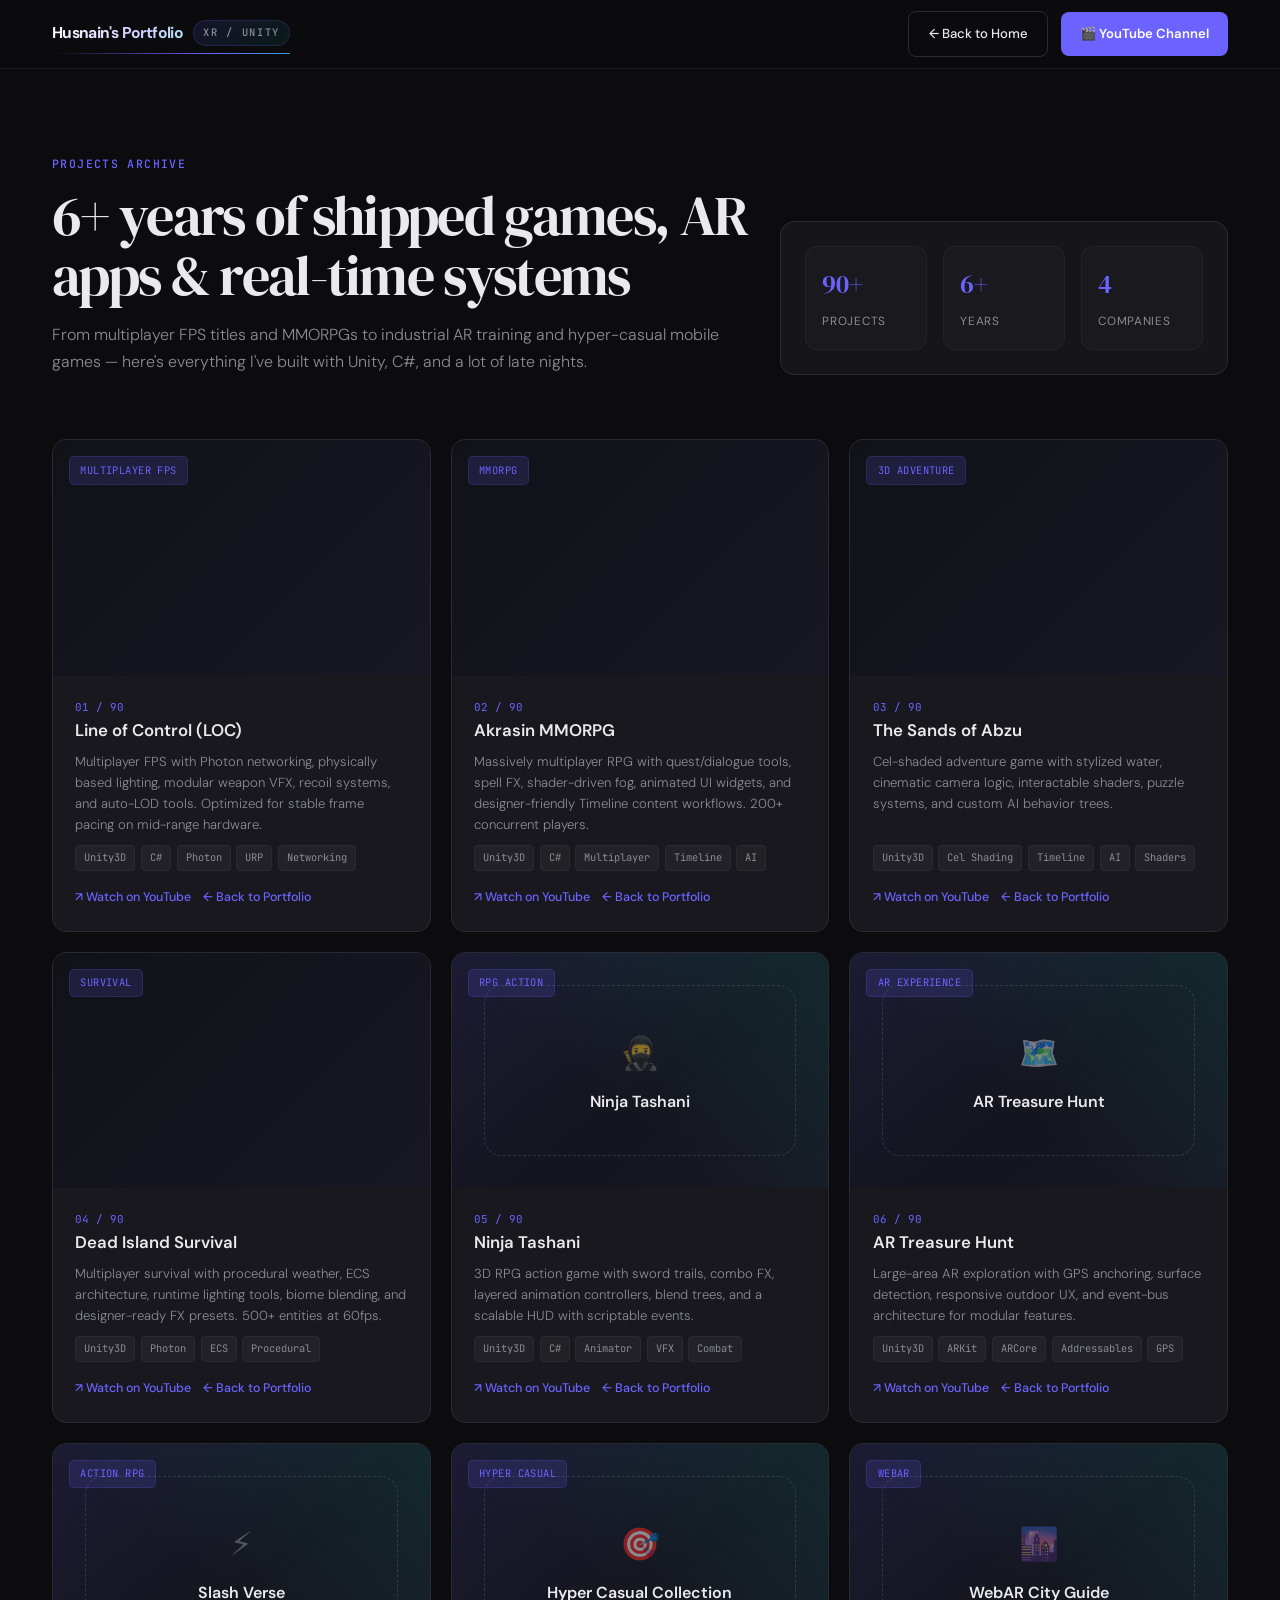
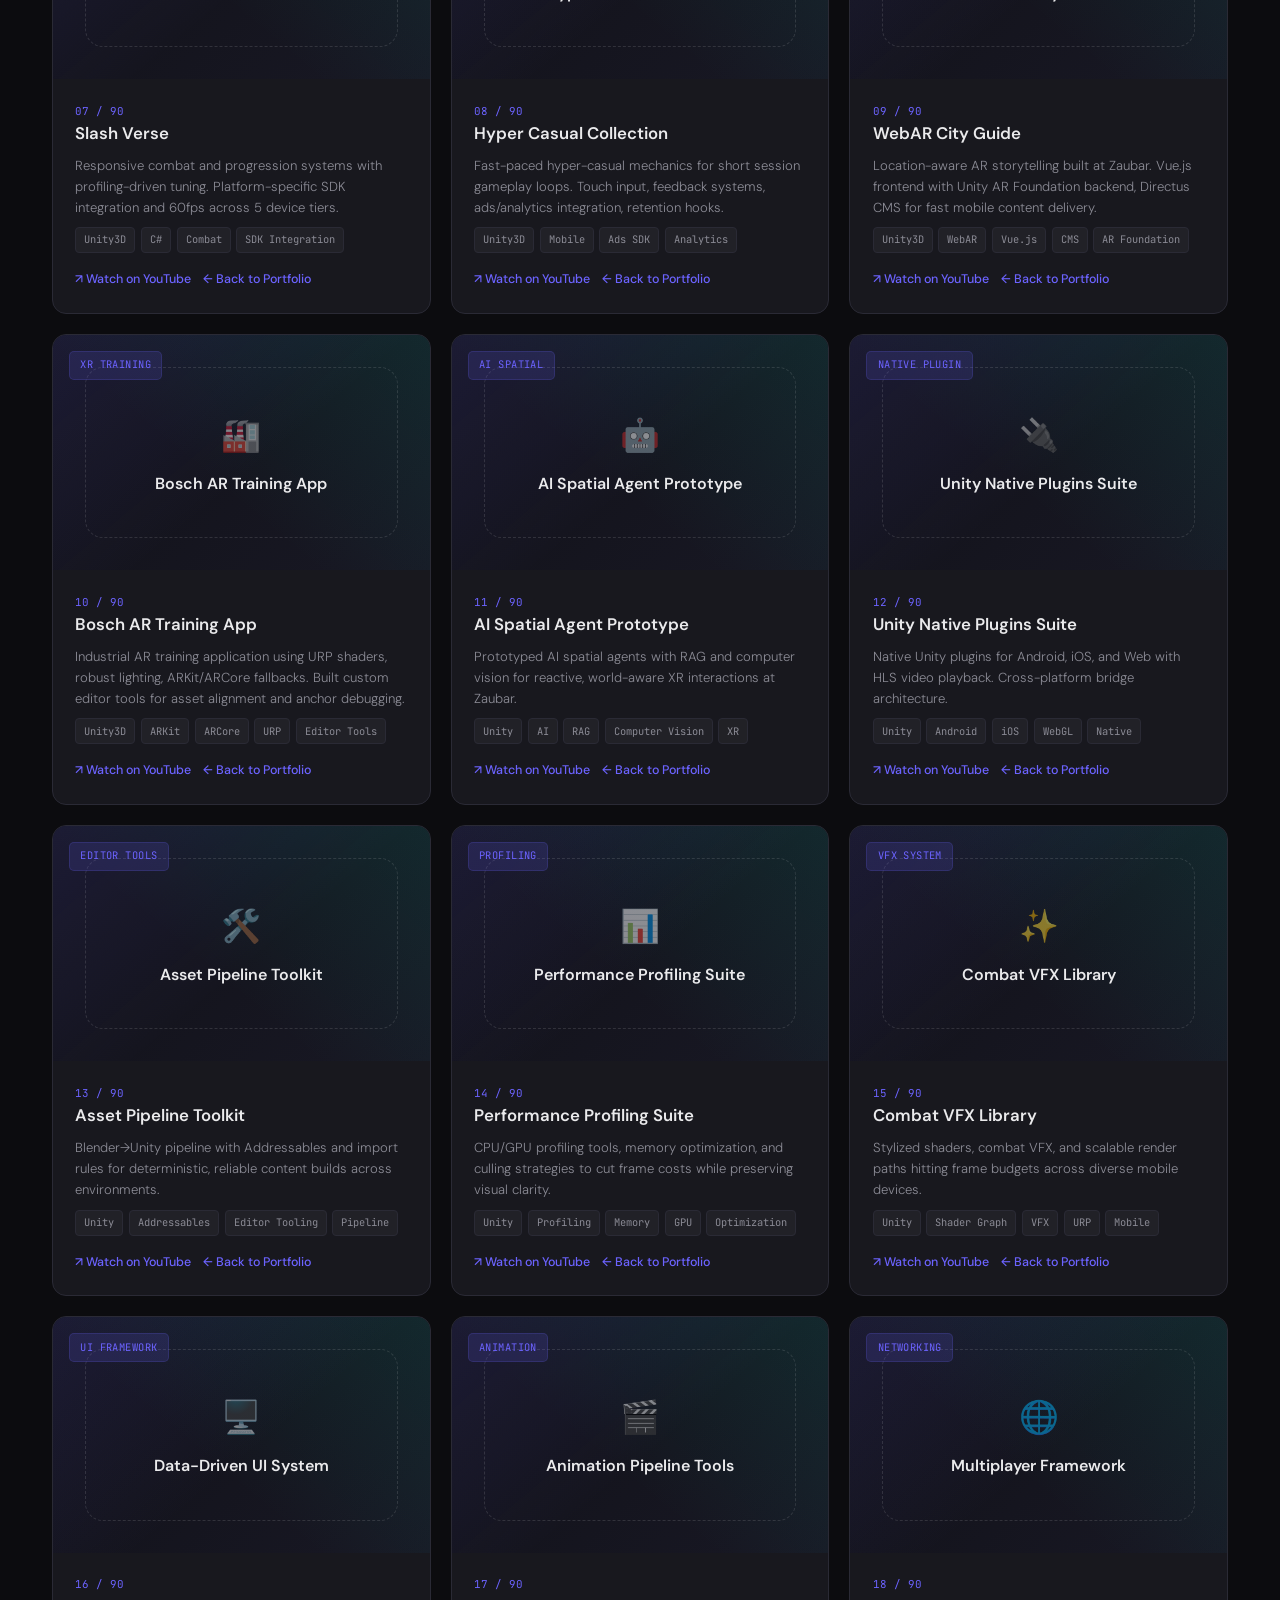
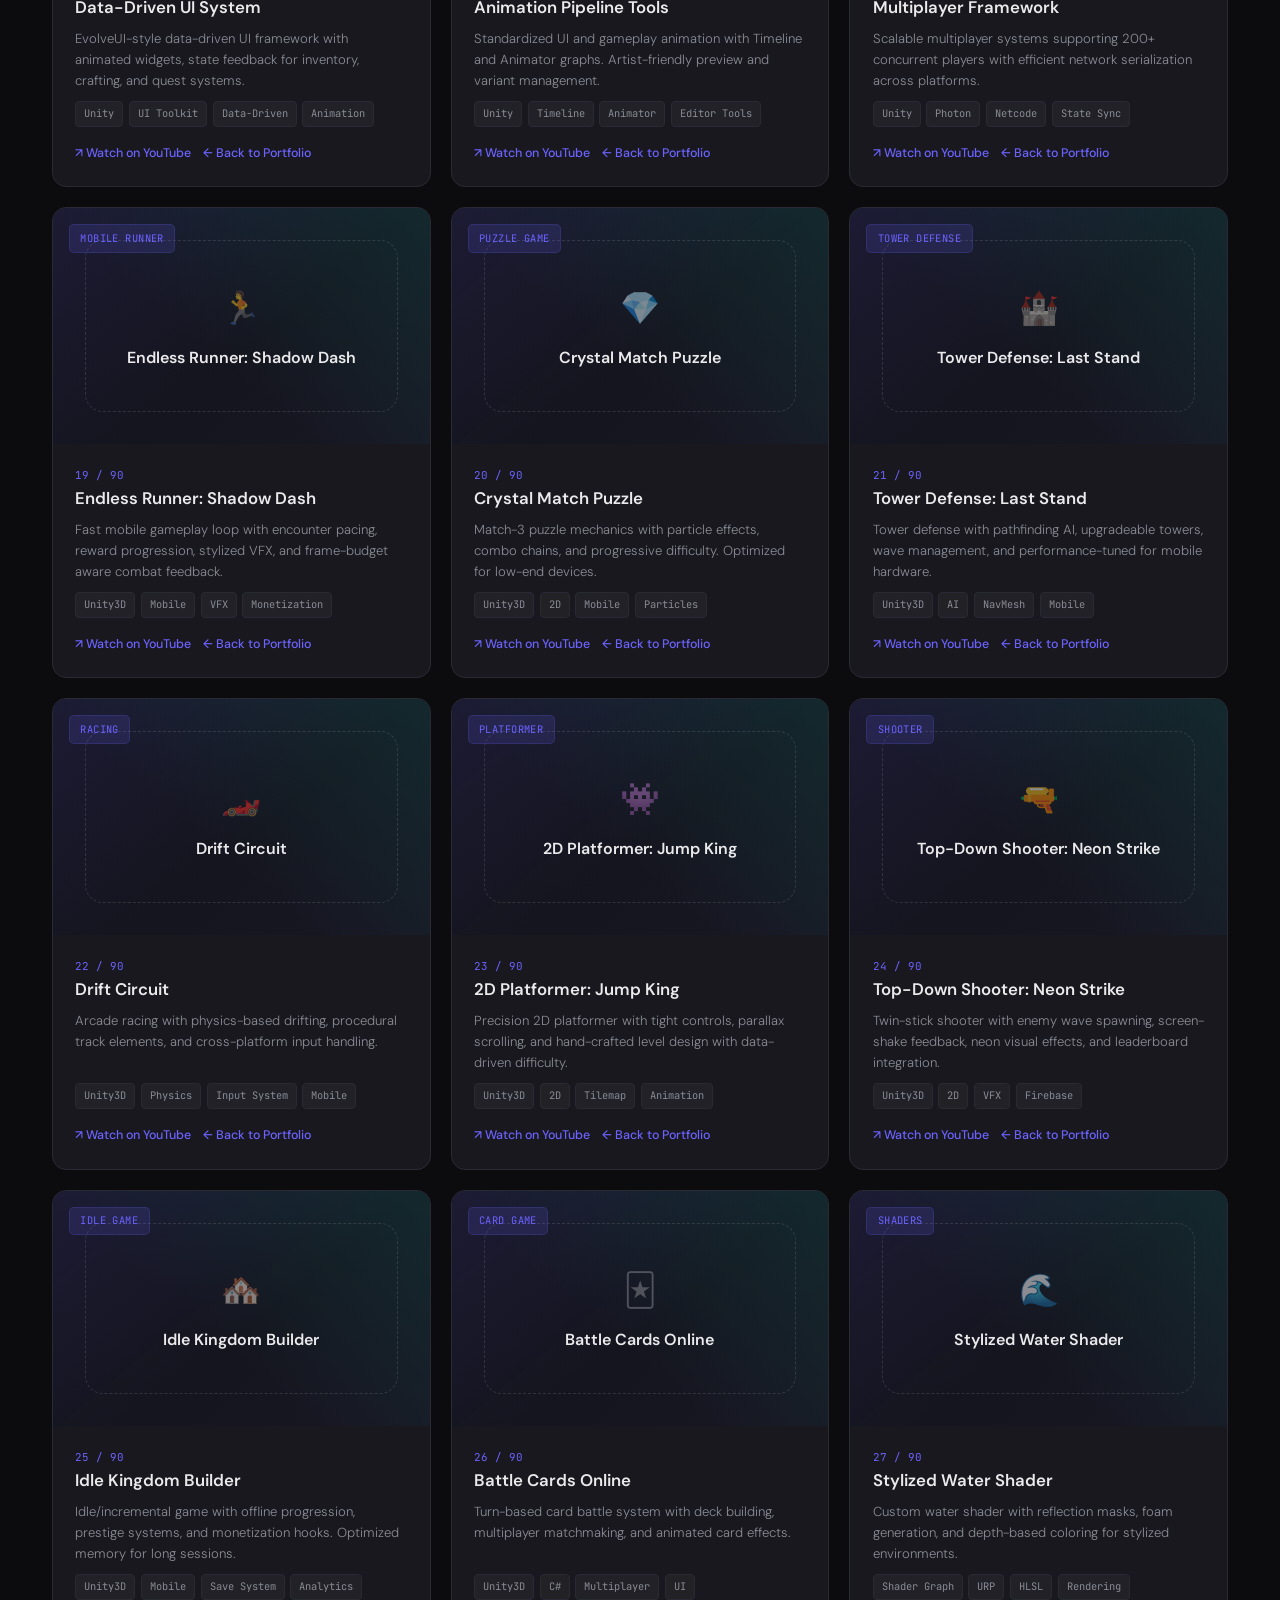
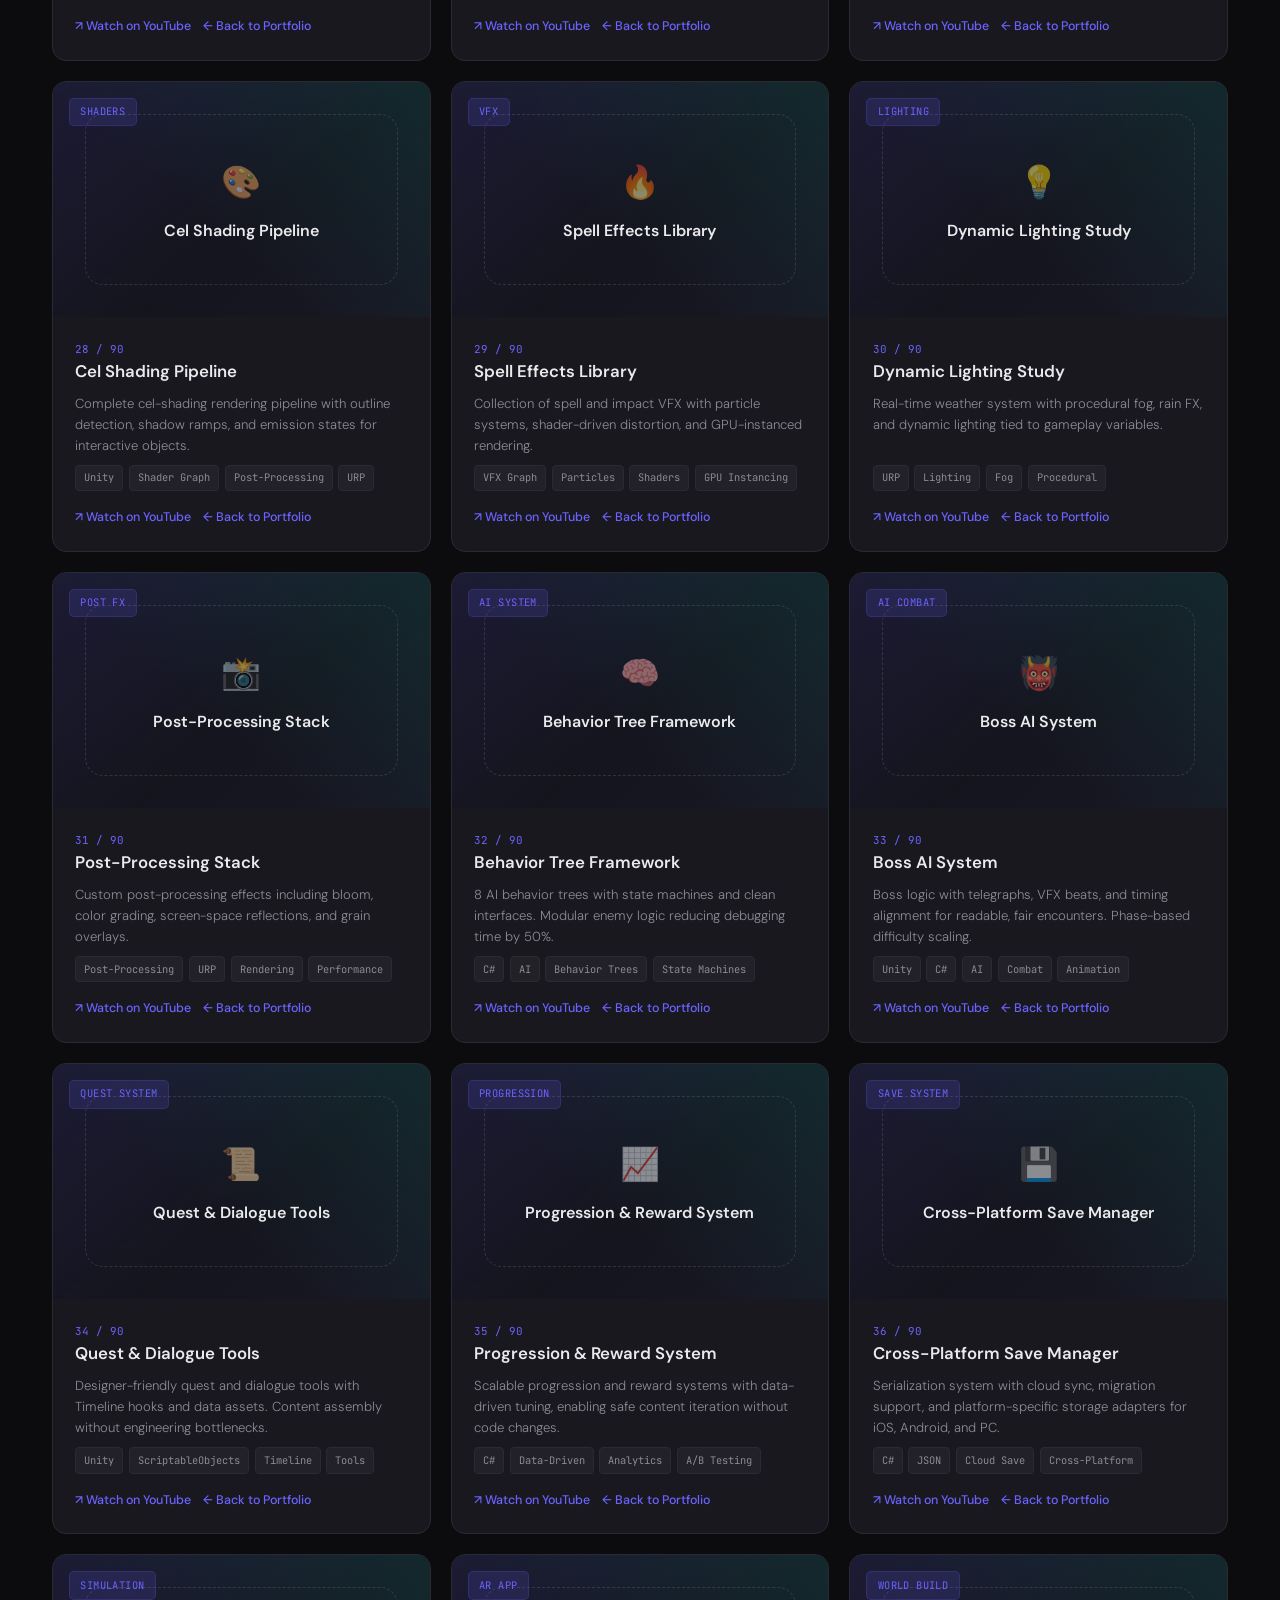
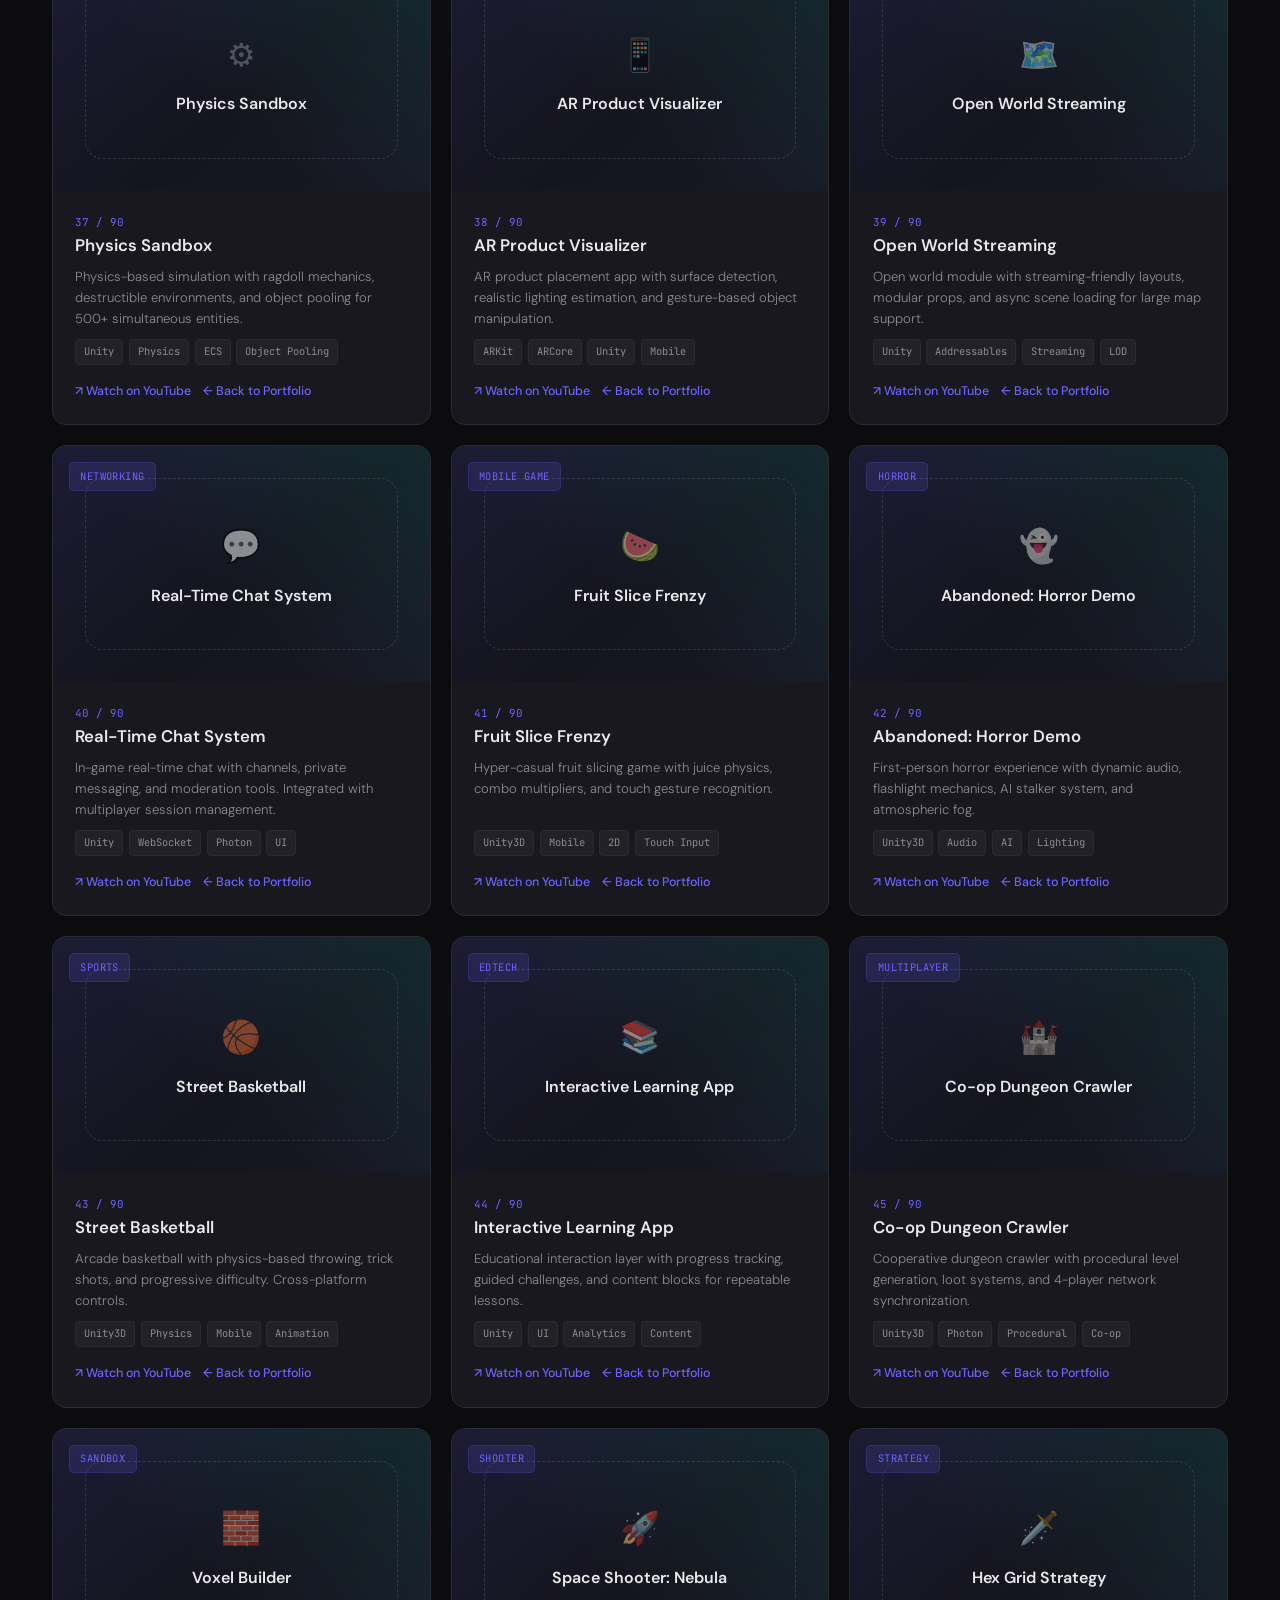
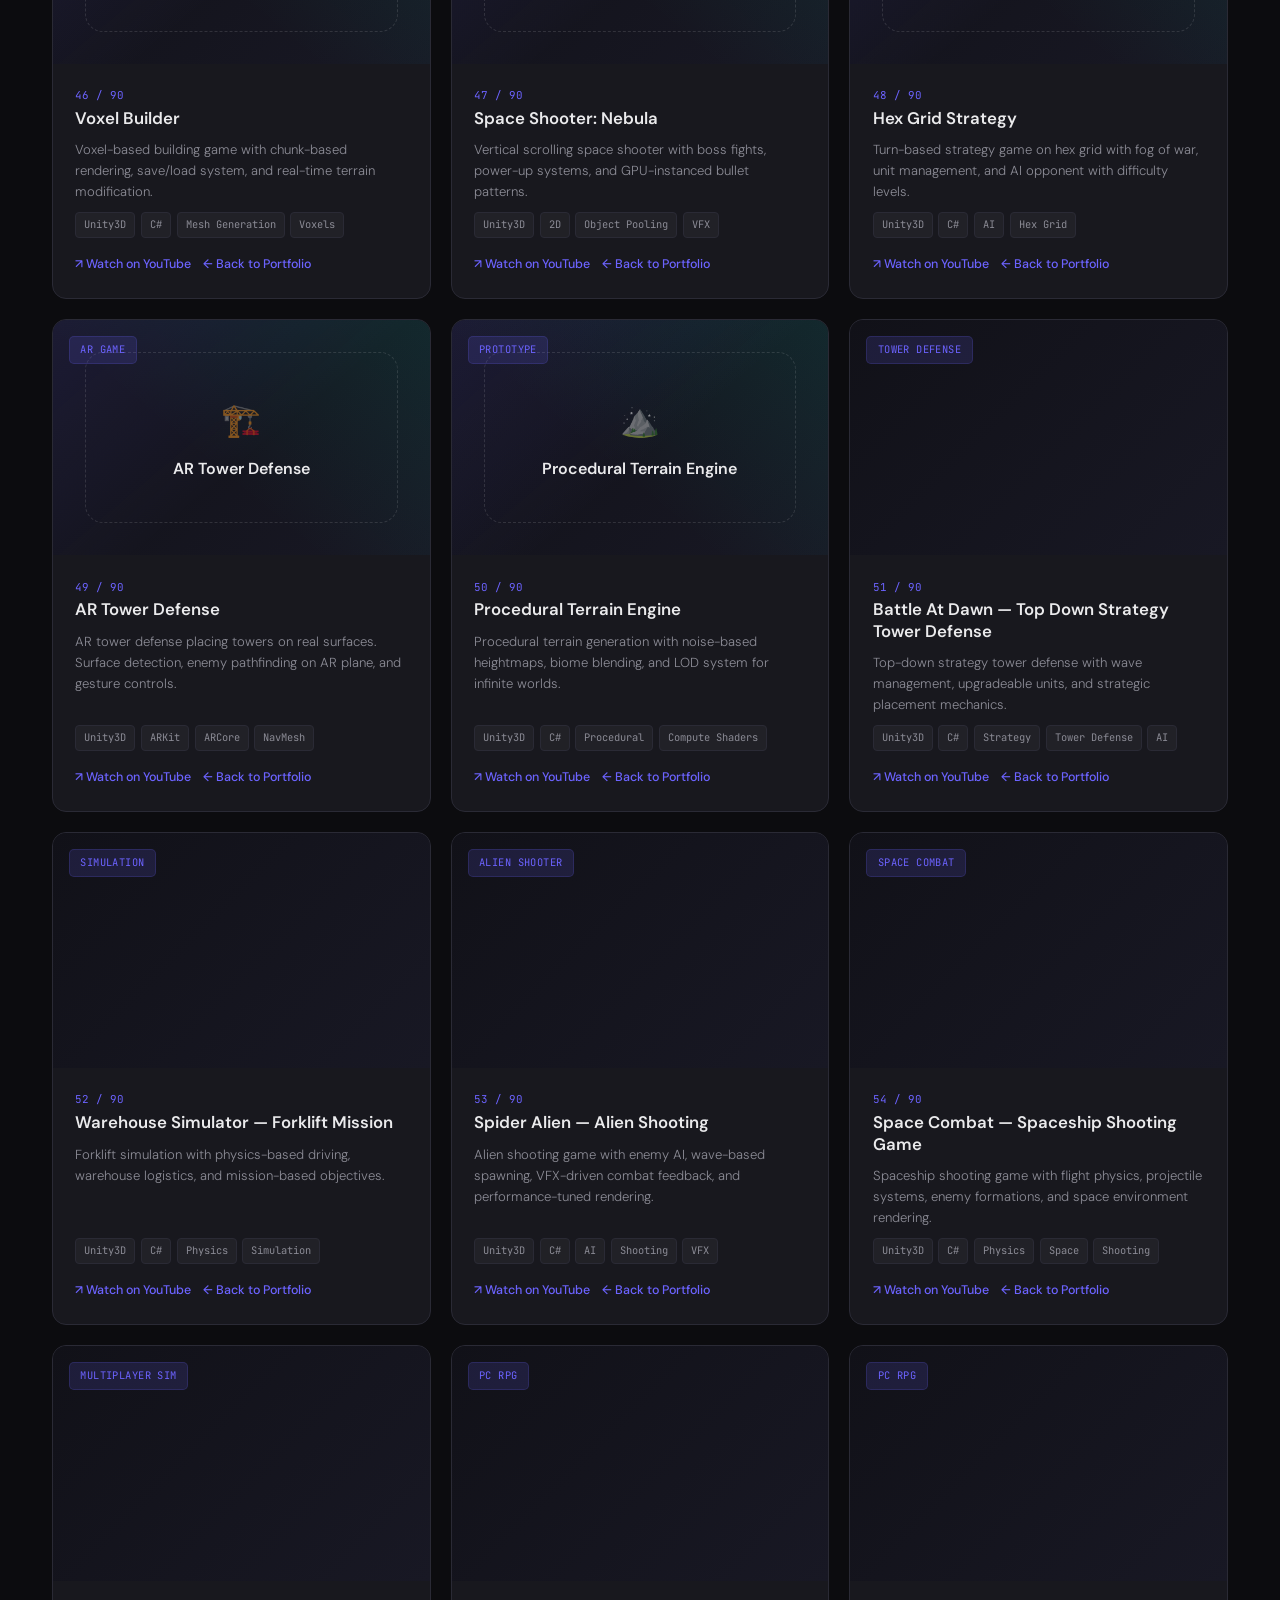
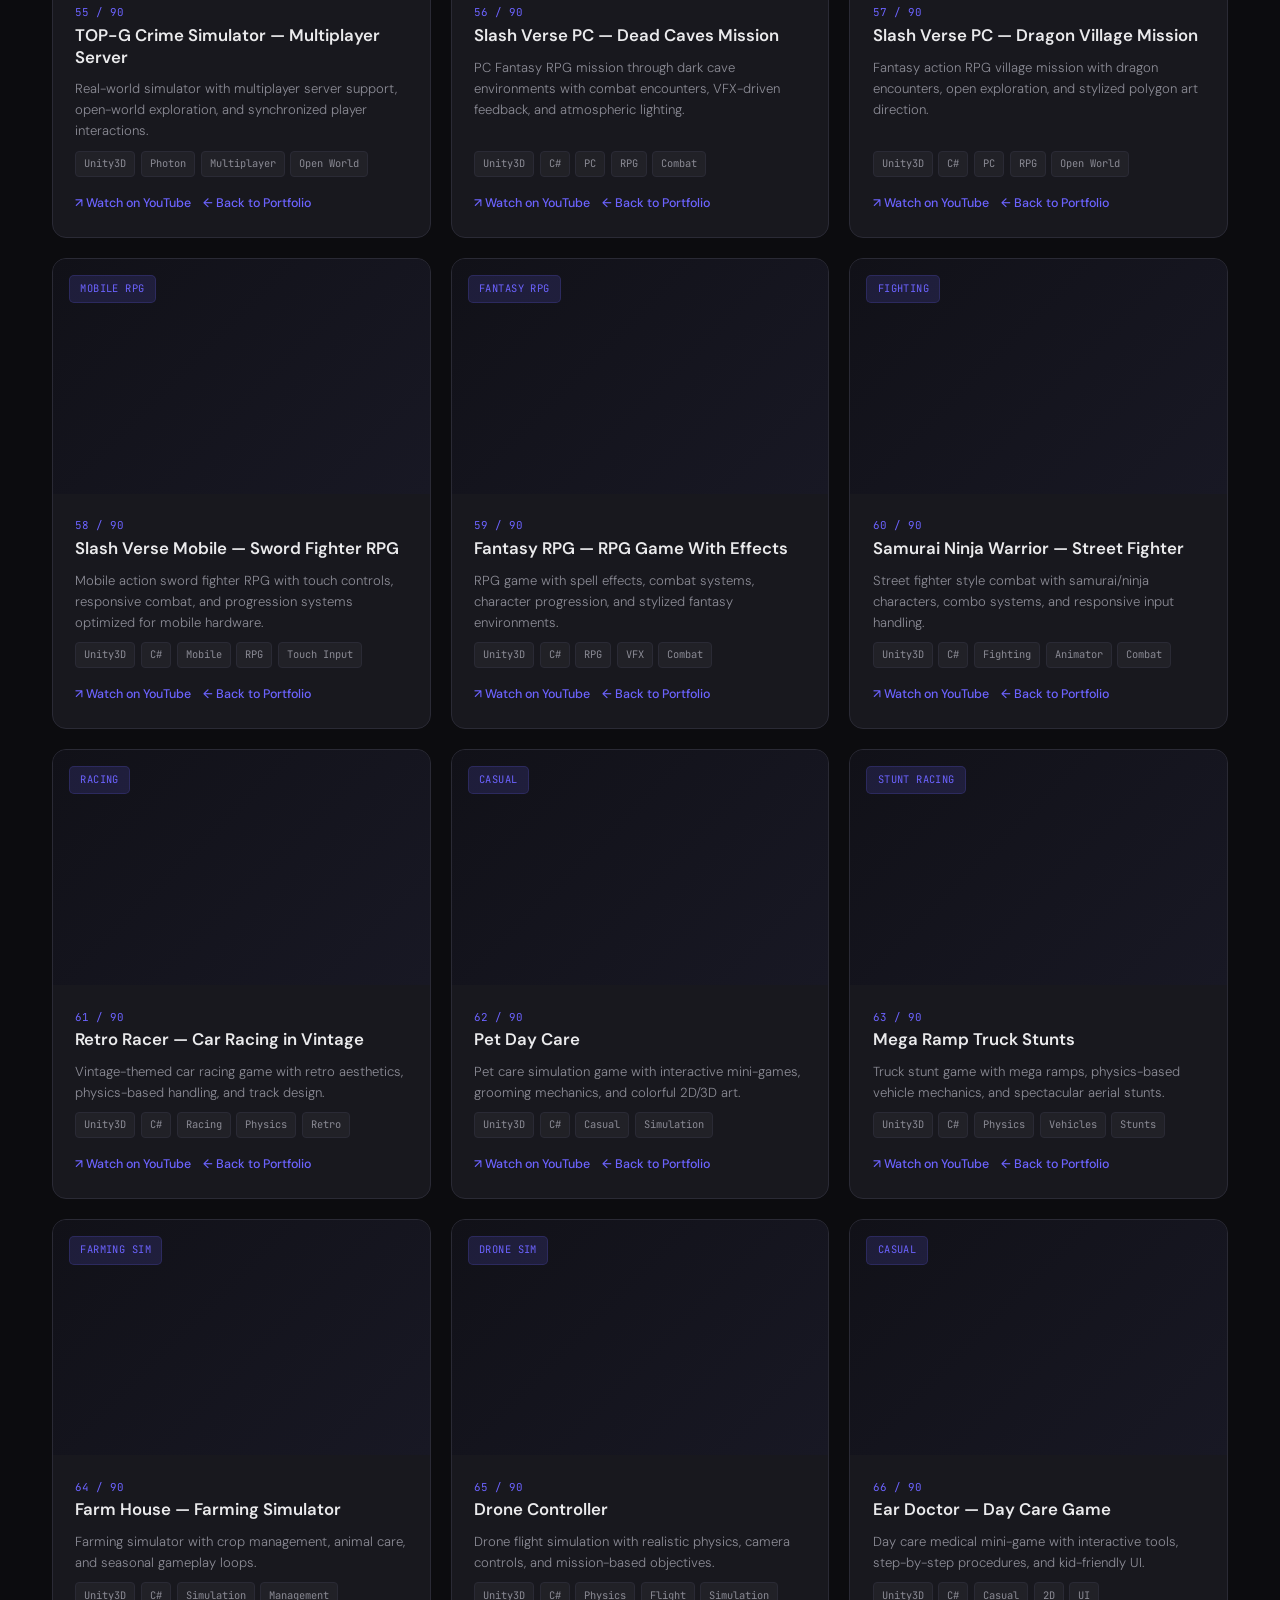
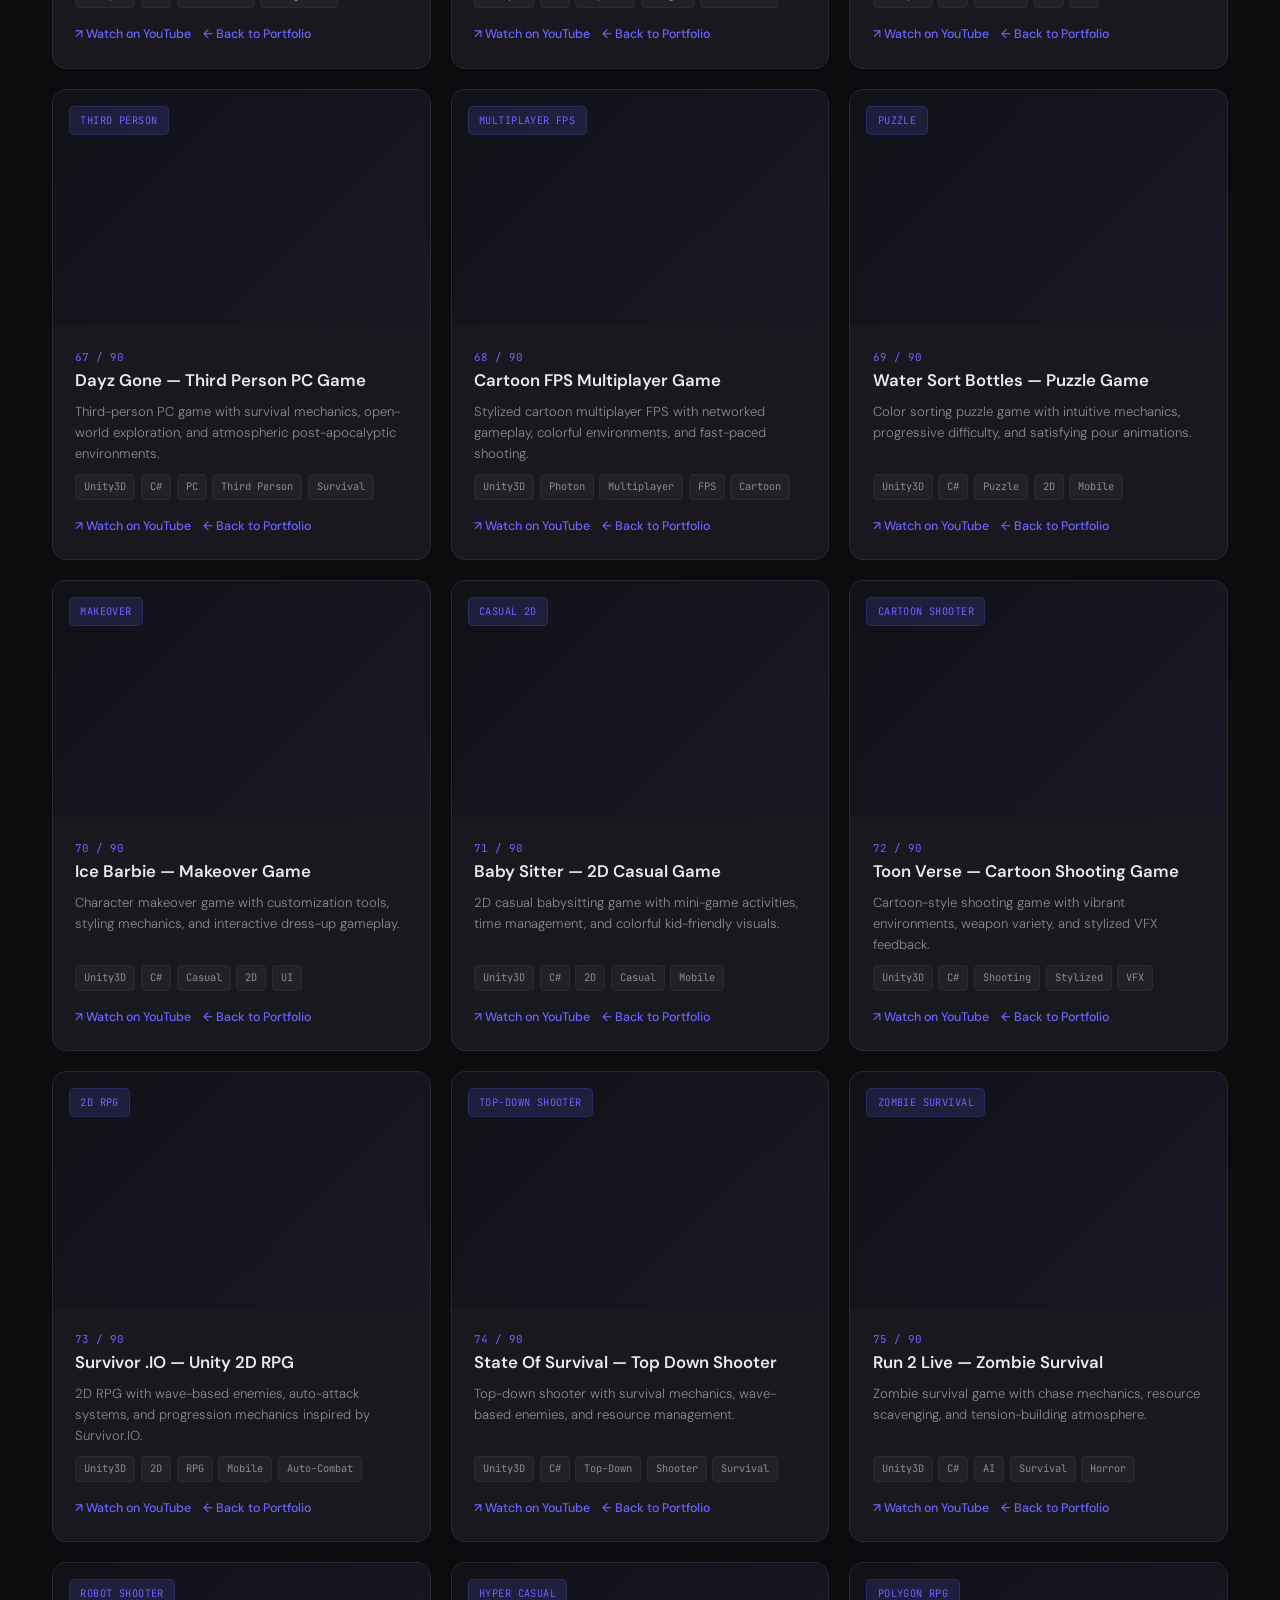
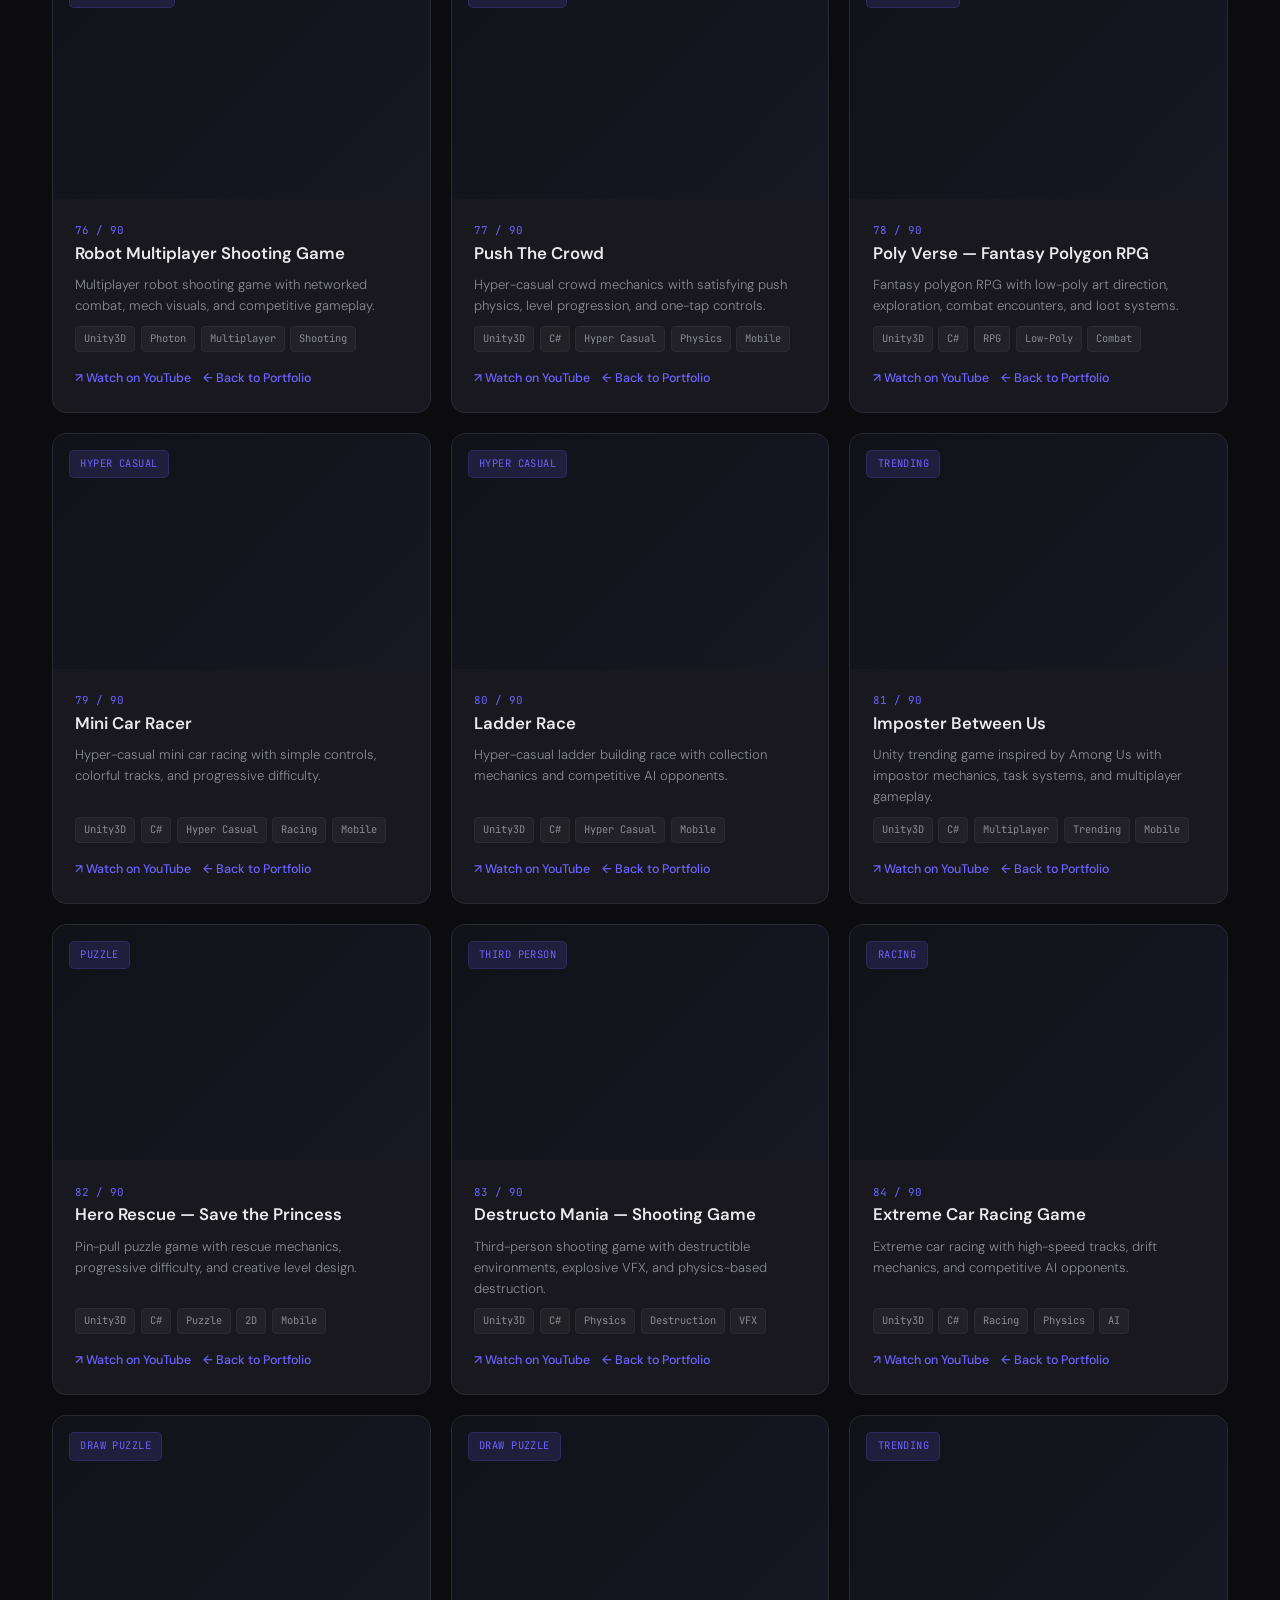
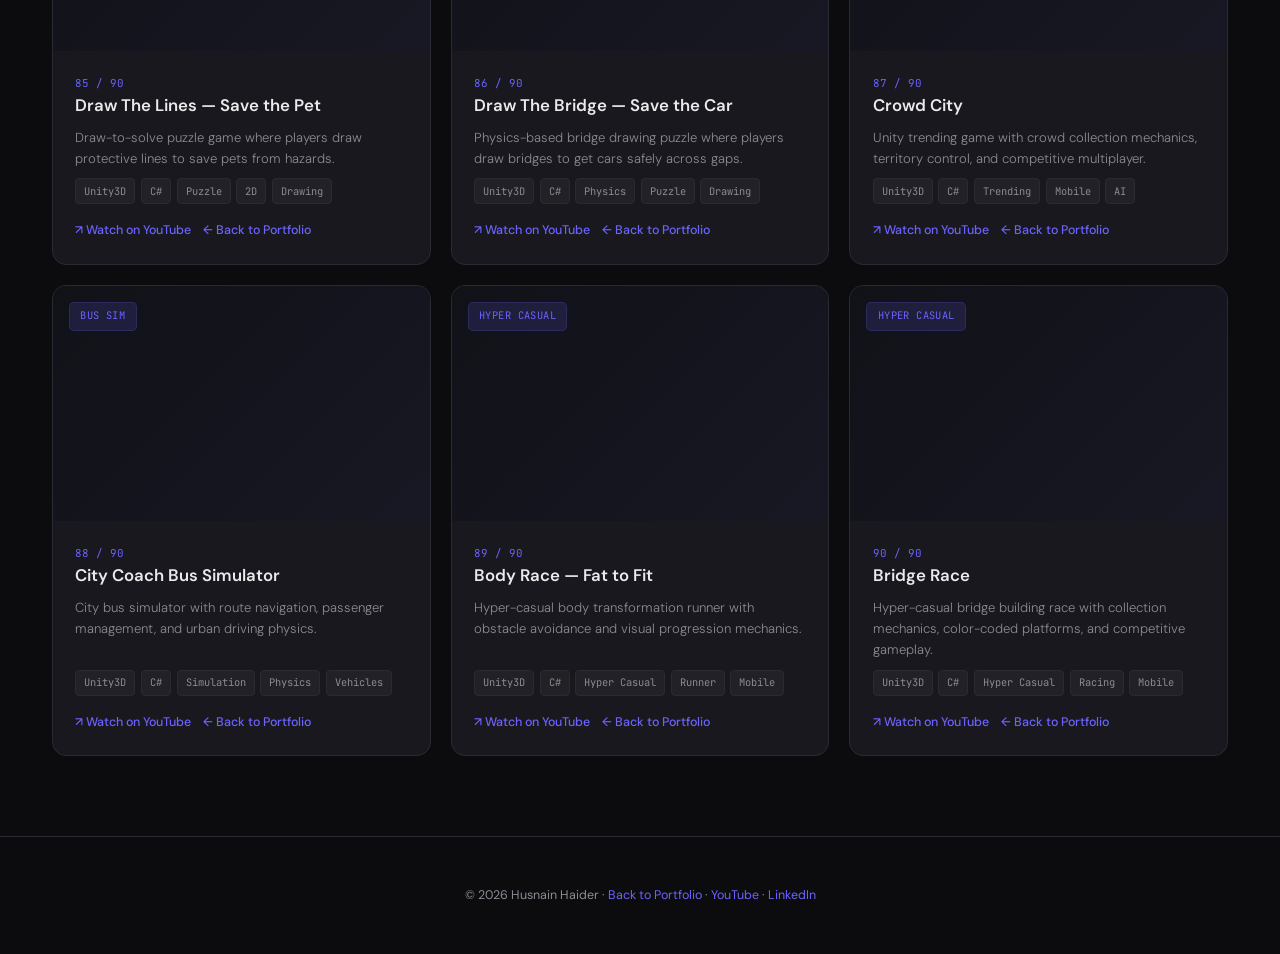
==== commit e9d098a2: "Update favicon links and add apple-touch-icon" ====
--- a/projects.html
+++ b/projects.html
@@ -14,7 +14,9 @@
 <meta property="og:title" content="Projects — Husnain Haider | Unity & XR Developer">
 <meta property="og:description" content="Browse 50+ game development and XR projects by Husnain Haider. Unity3D, C#, AR/XR, multiplayer, mobile, and more.">
 <meta property="og:image" content="https://husnain.site/assets/photo.jpg">
-<link rel="icon" type="image/jpeg" href="assets/photo.jpg">
+<link rel="icon" type="image/x-icon" href="assets/favicon.ico">
+<link rel="icon" type="image/png" sizes="32x32" href="assets/favicon-32.png">
+<link rel="apple-touch-icon" sizes="180x180" href="assets/apple-touch-icon.png">
 <link href="https://fonts.googleapis.com/css2?family=DM+Serif+Display&family=DM+Sans:wght@300;400;500;600;700&family=JetBrains+Mono:wght@400;500&display=swap" rel="stylesheet">
 <style>
 *, *::before, *::after { margin: 0; padding: 0; box-sizing: border-box; }
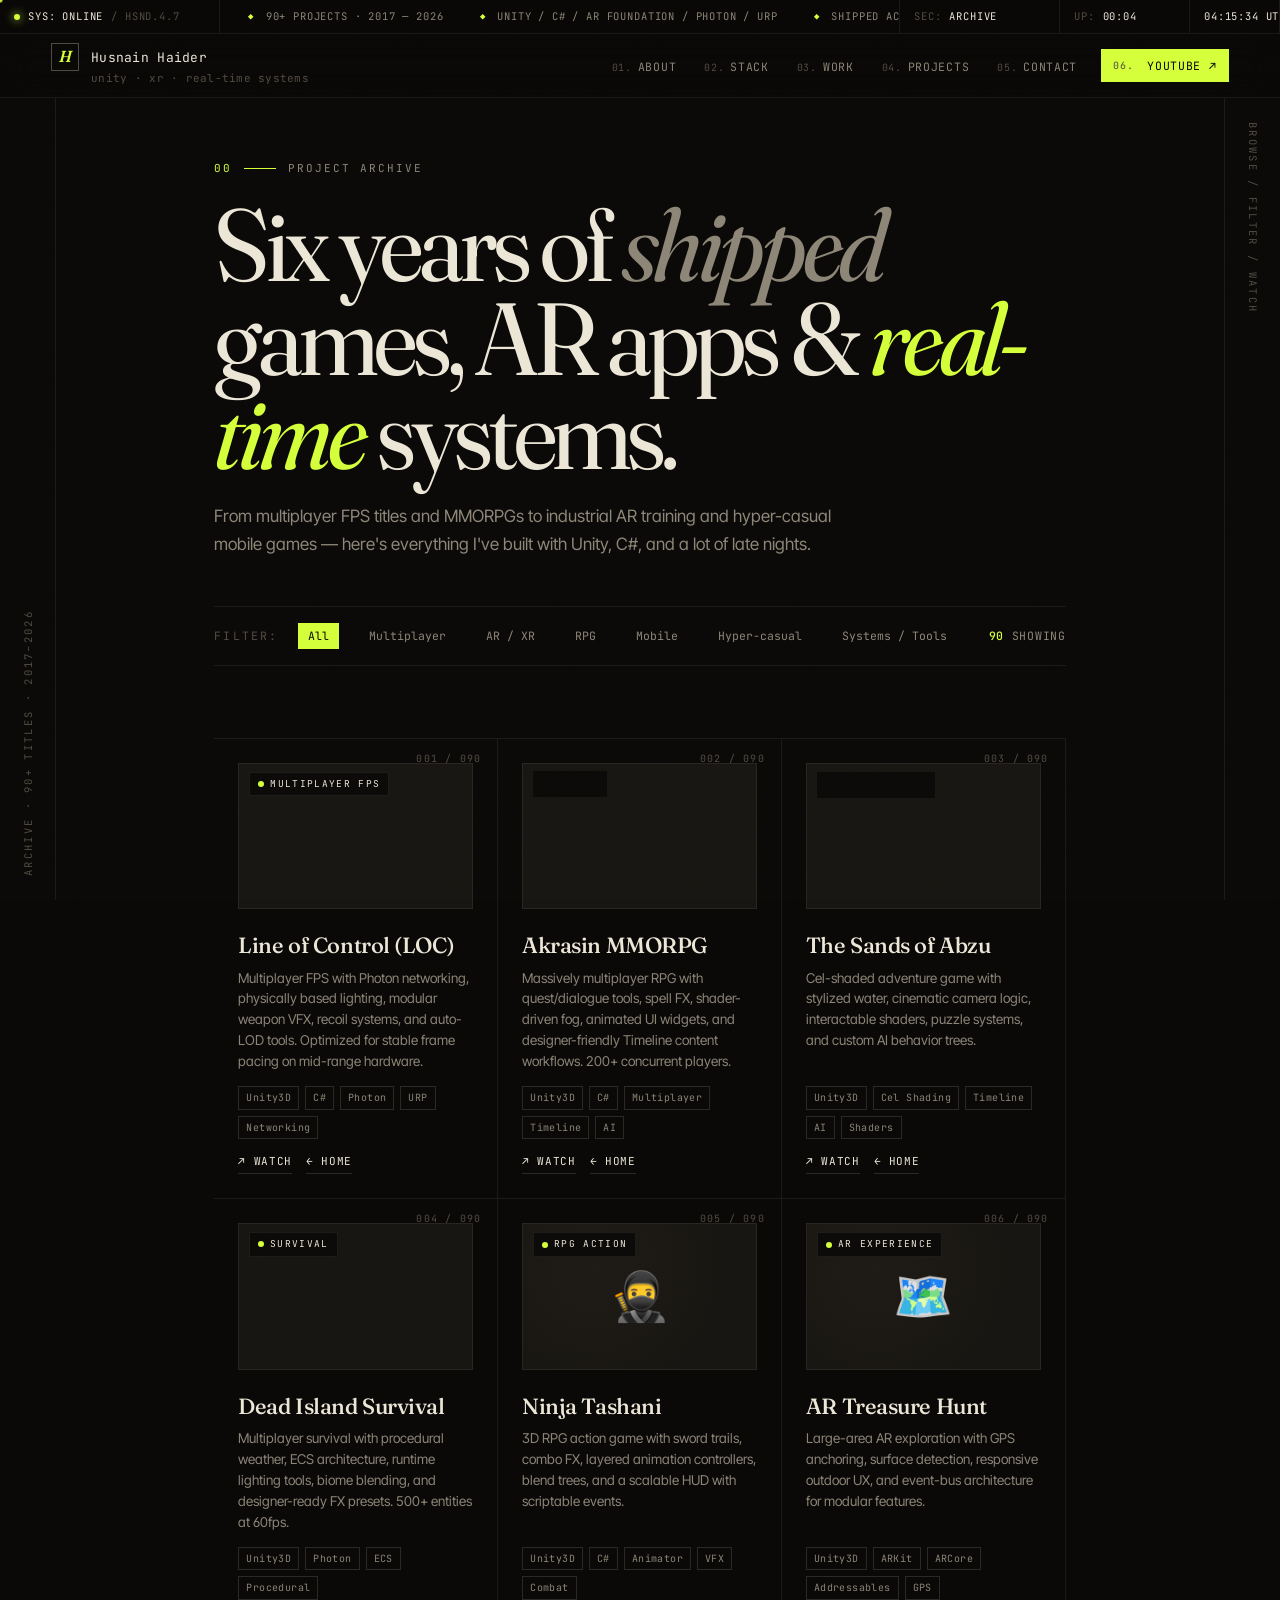
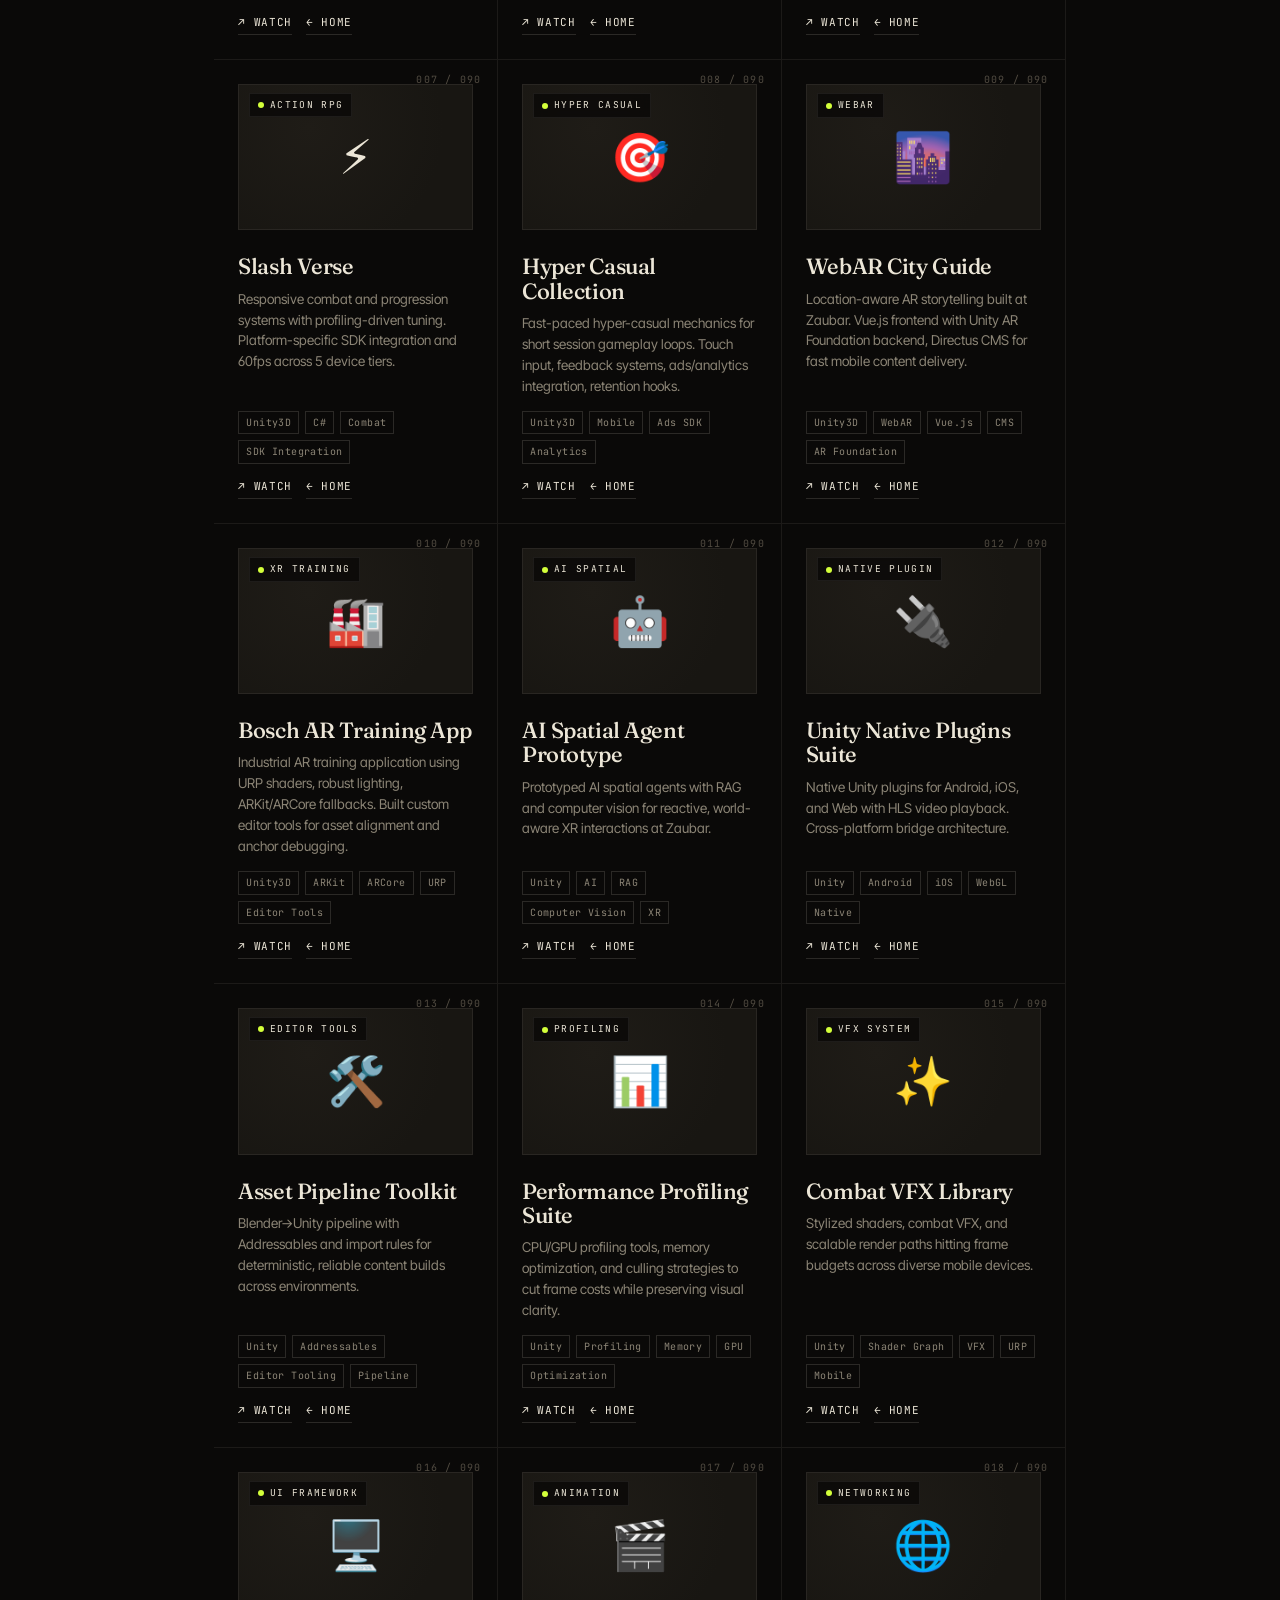
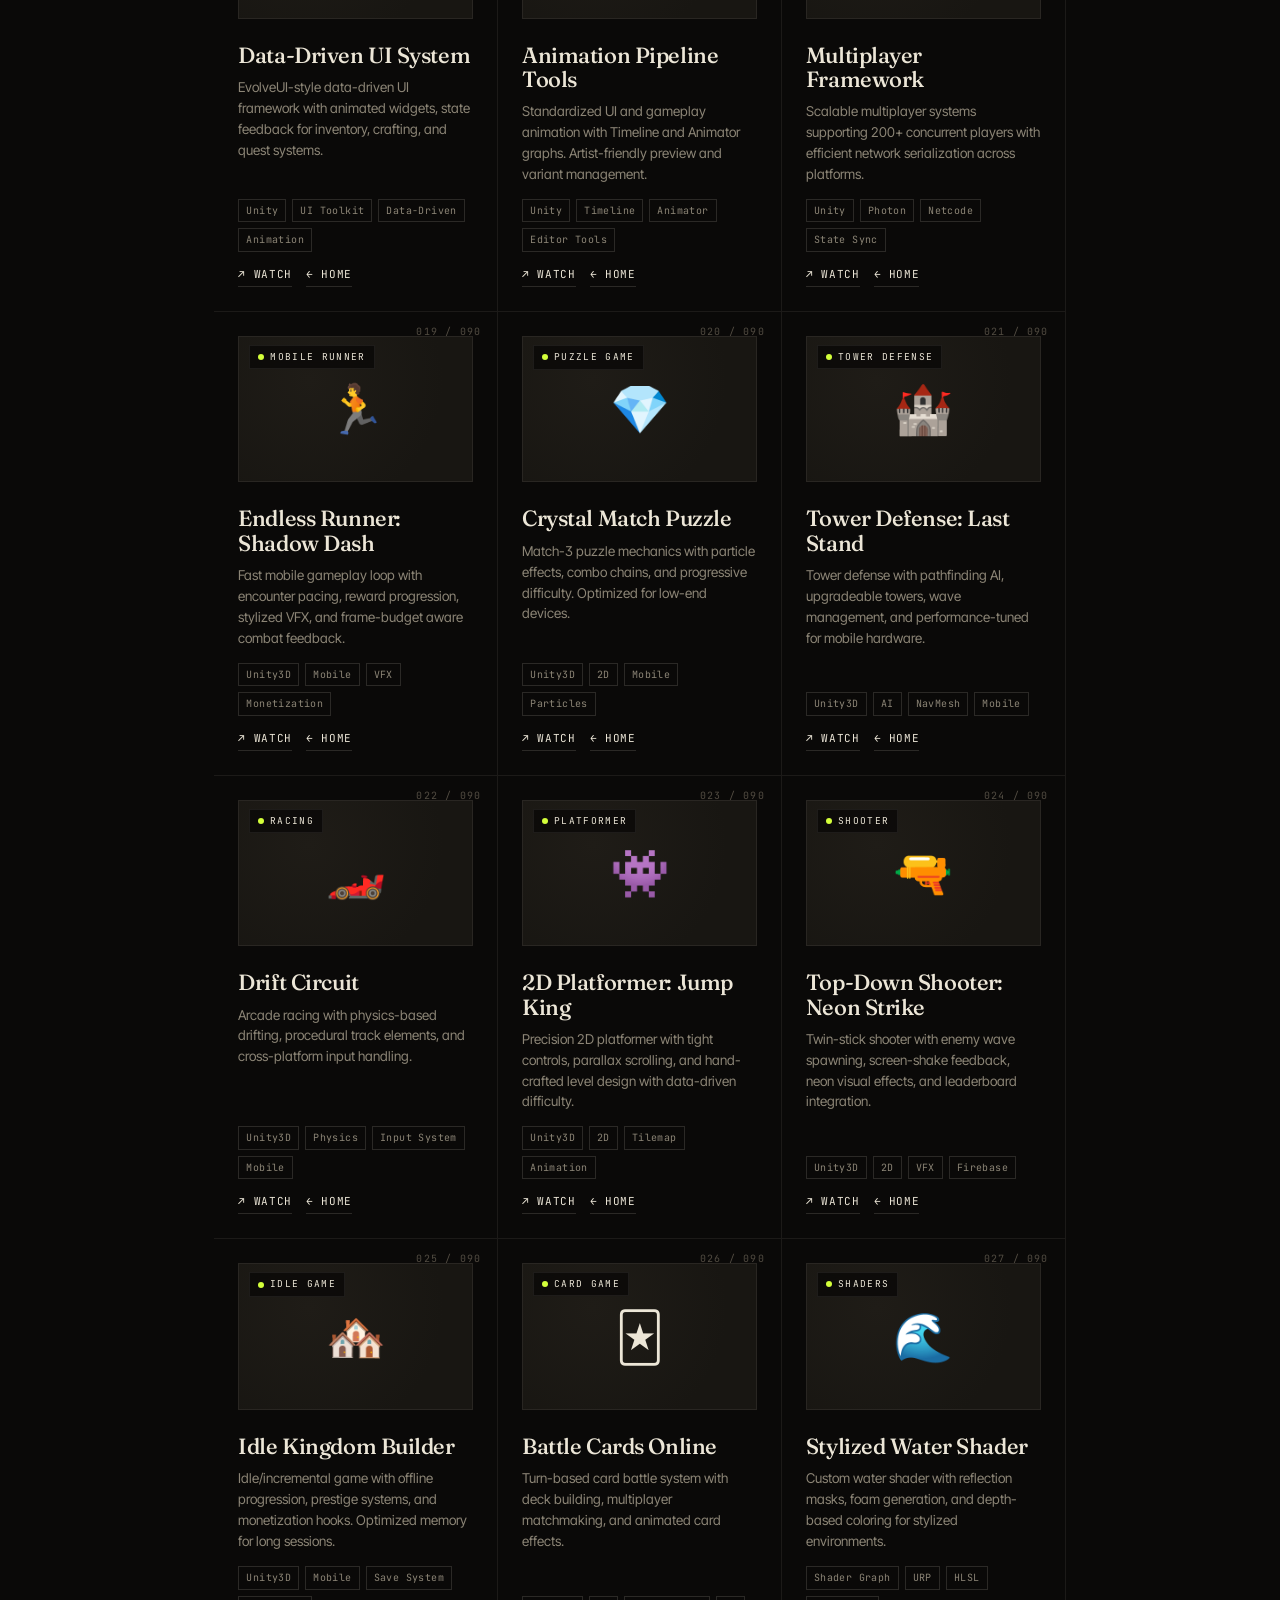
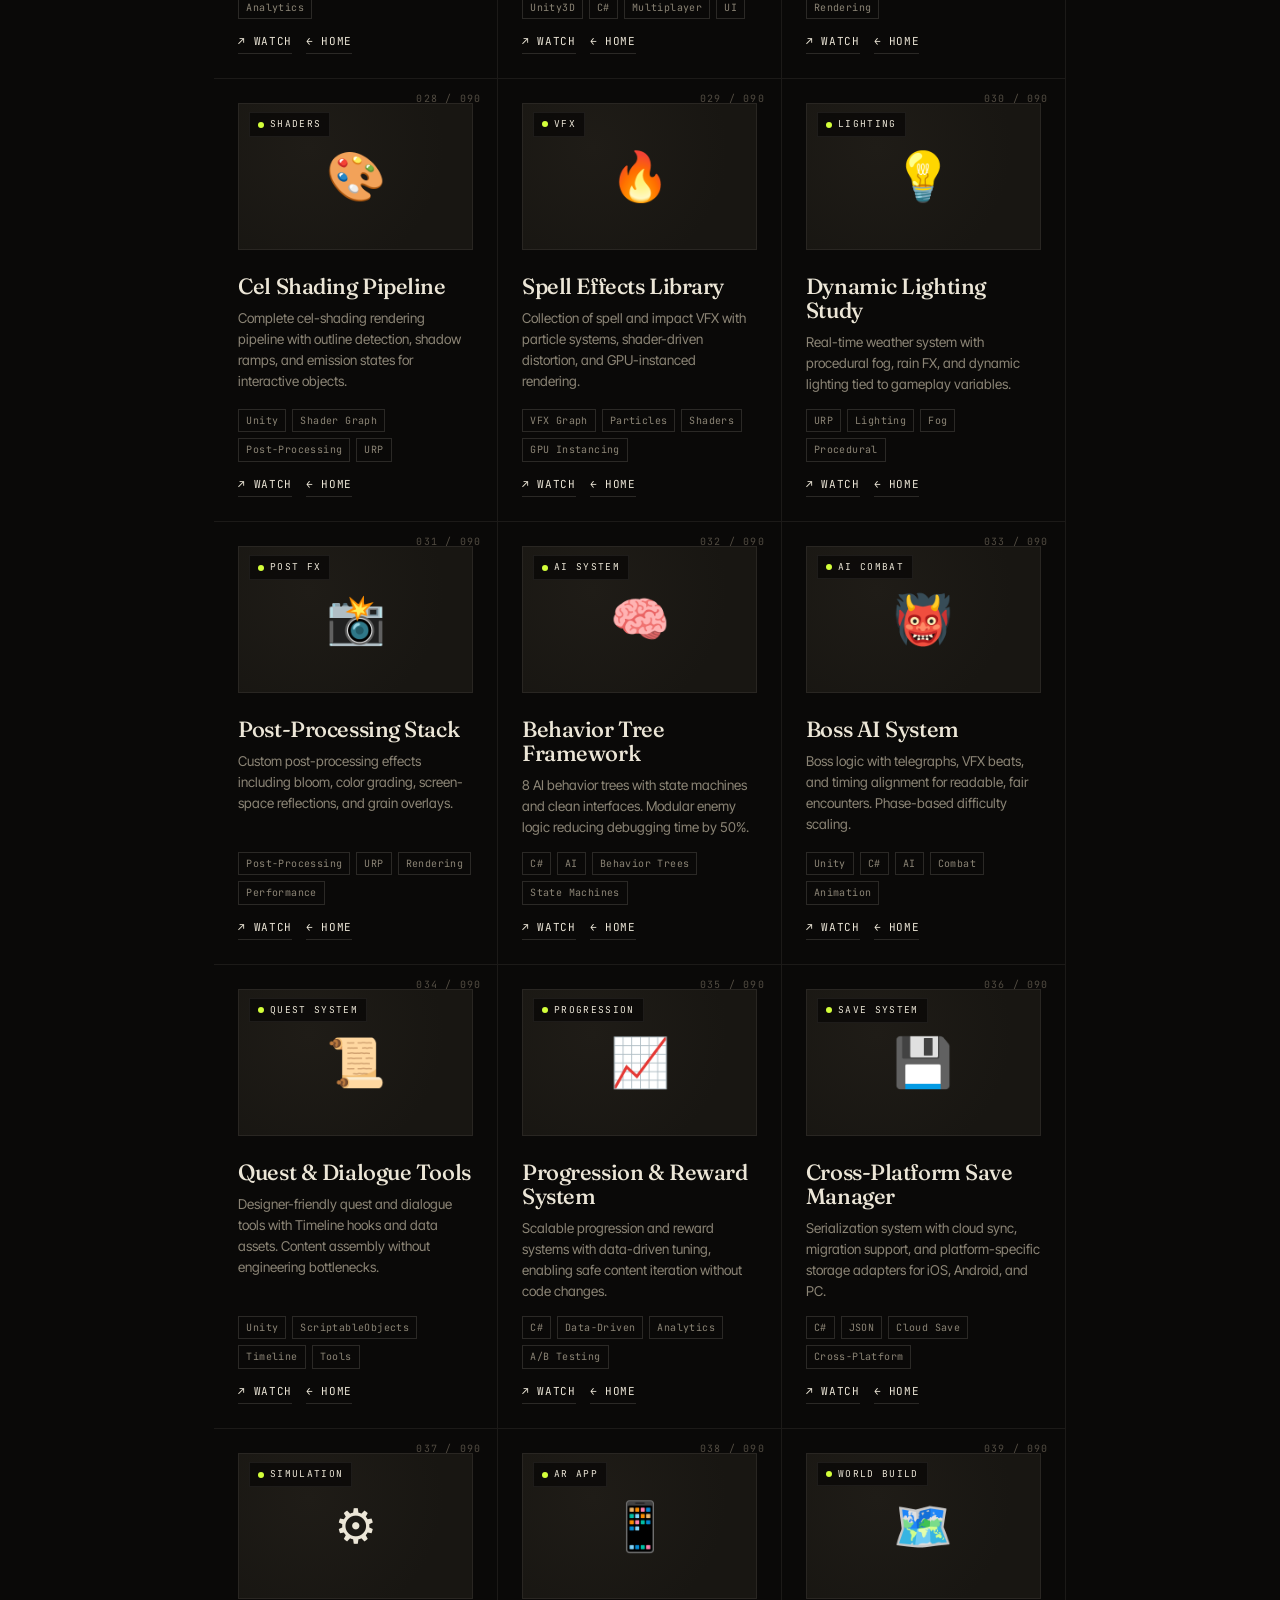
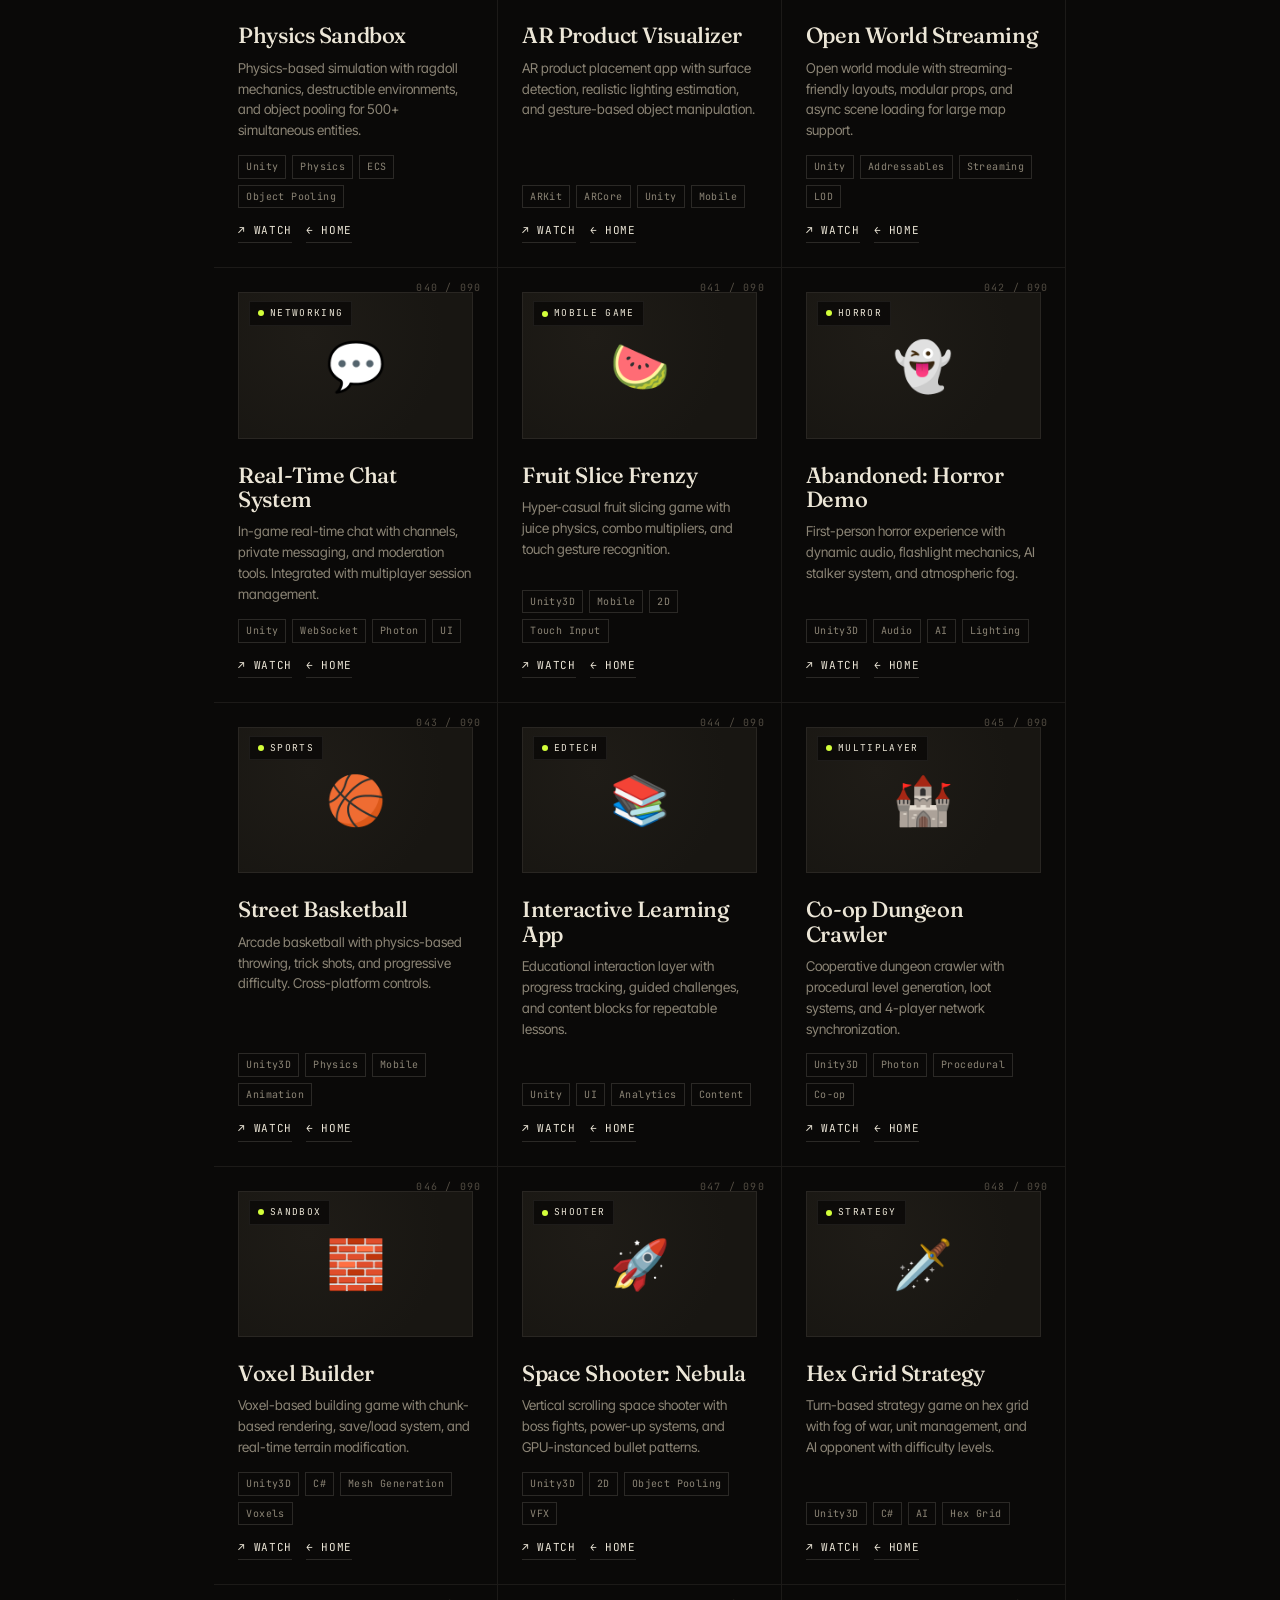
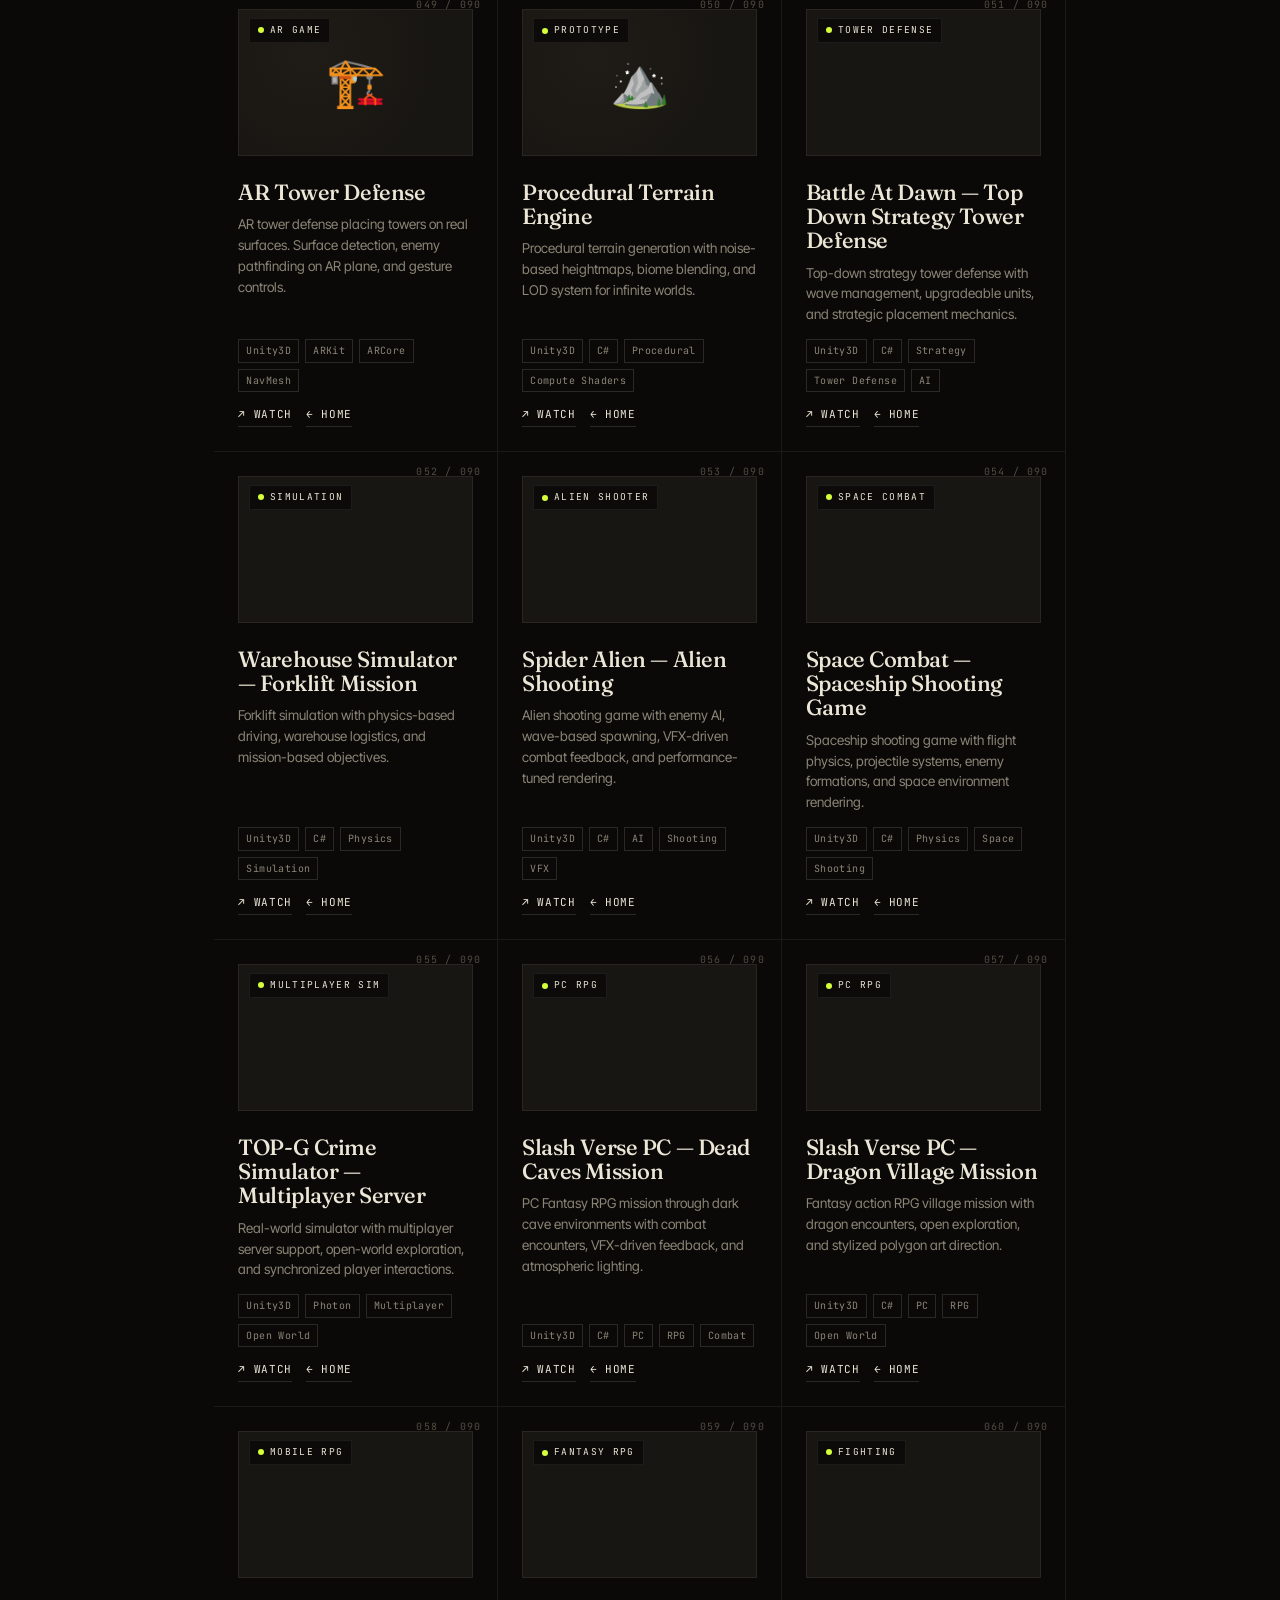
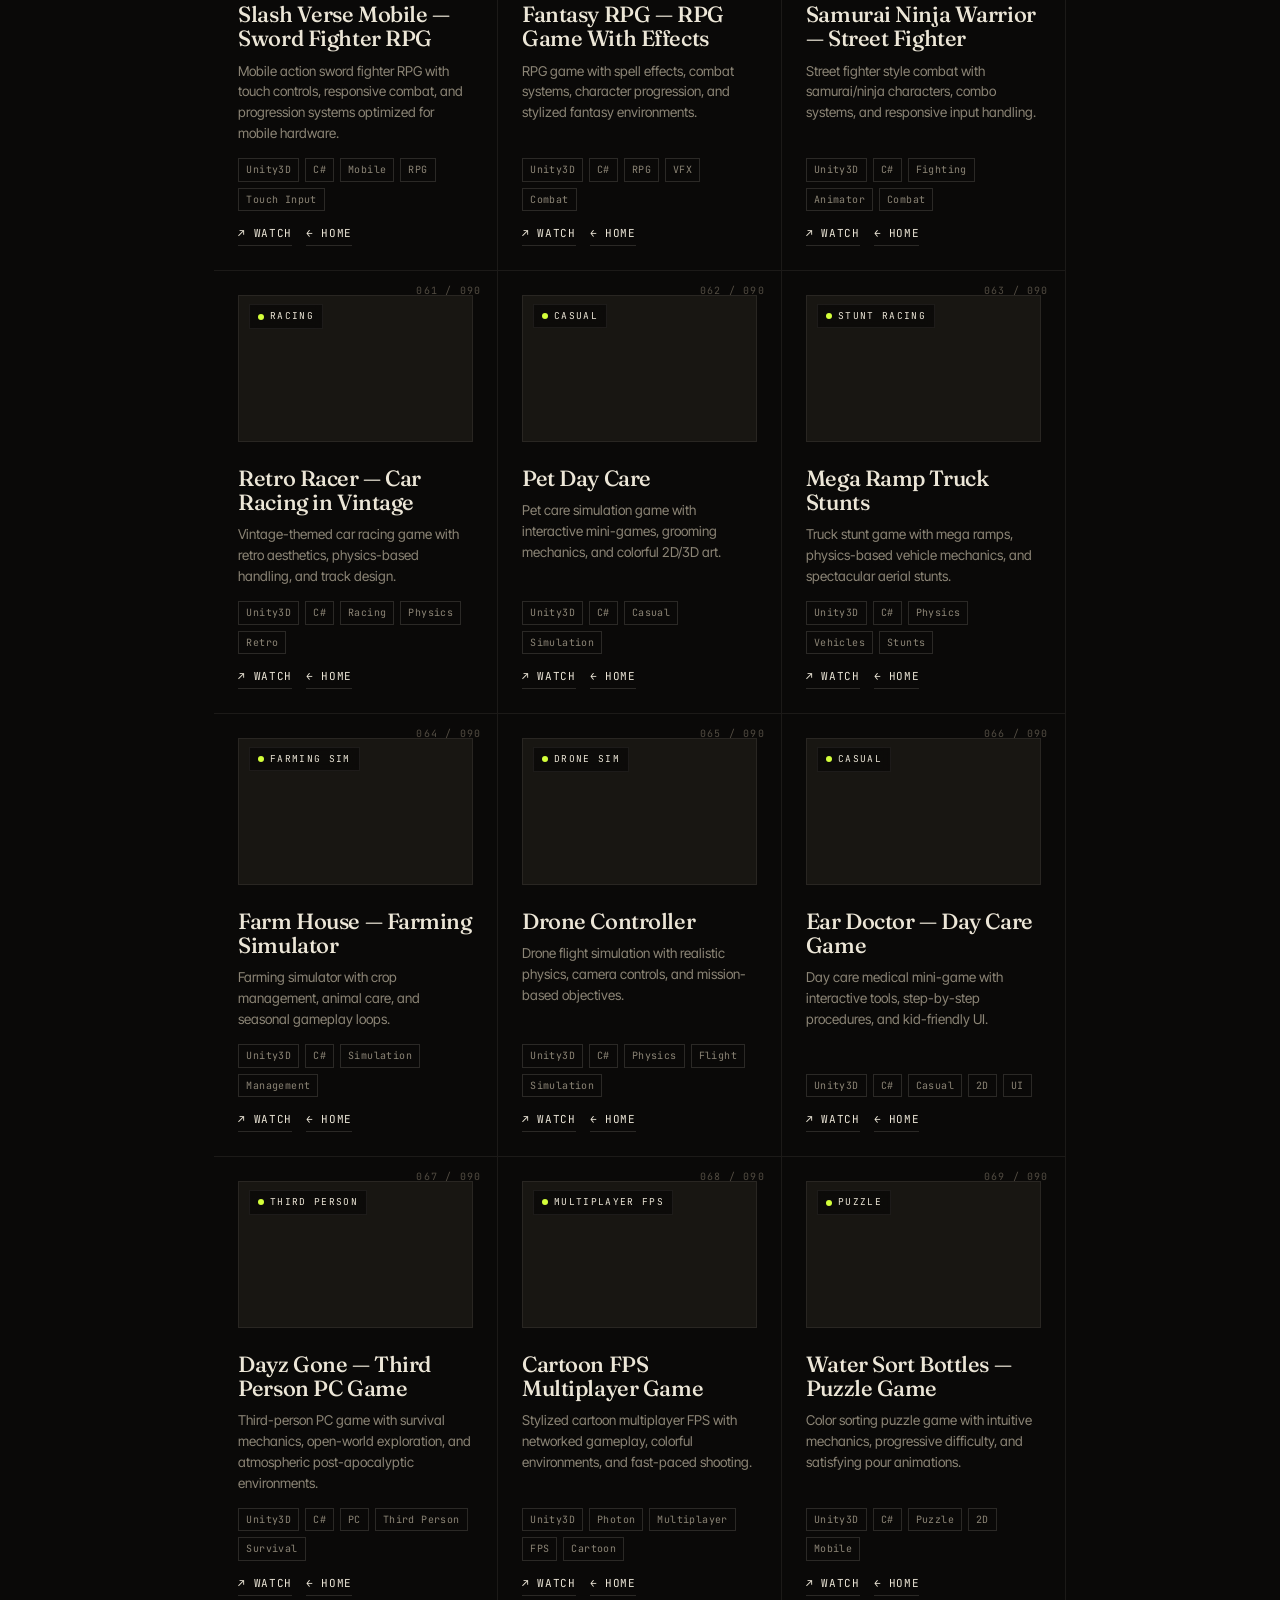
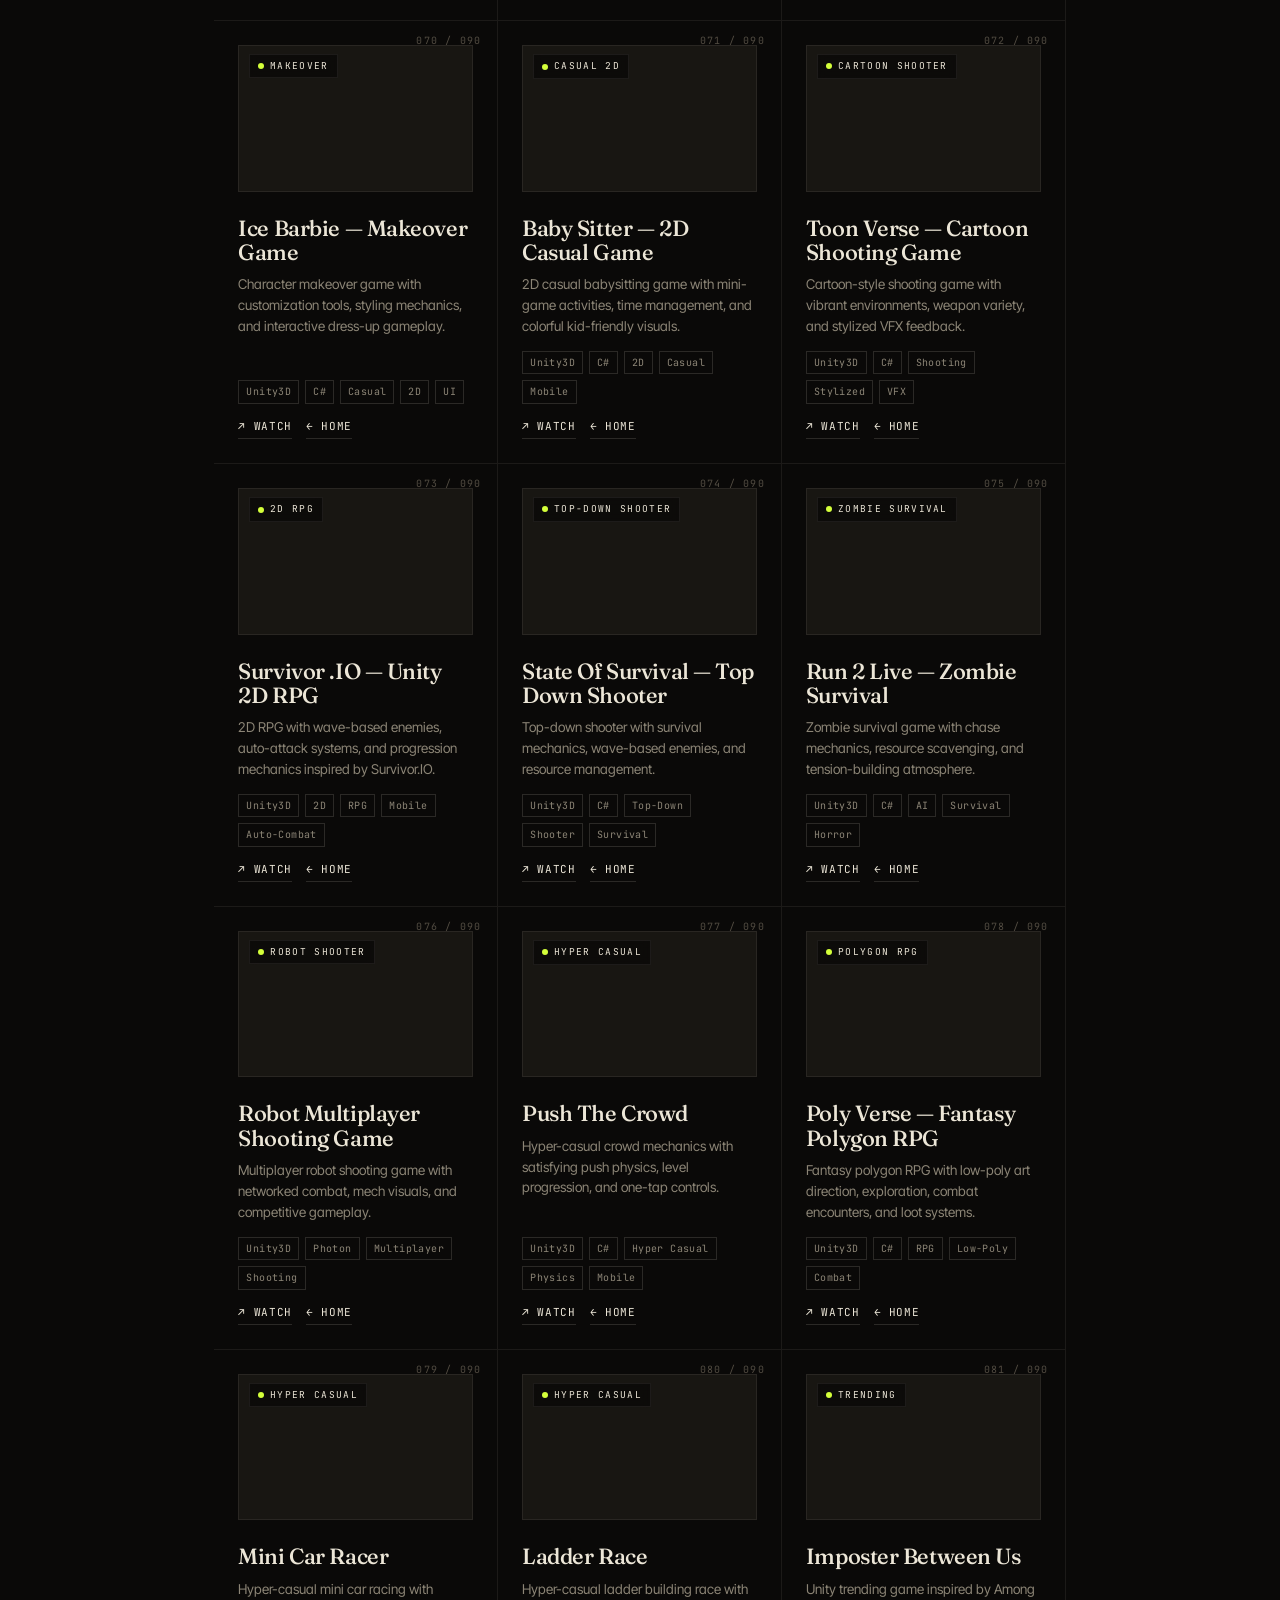
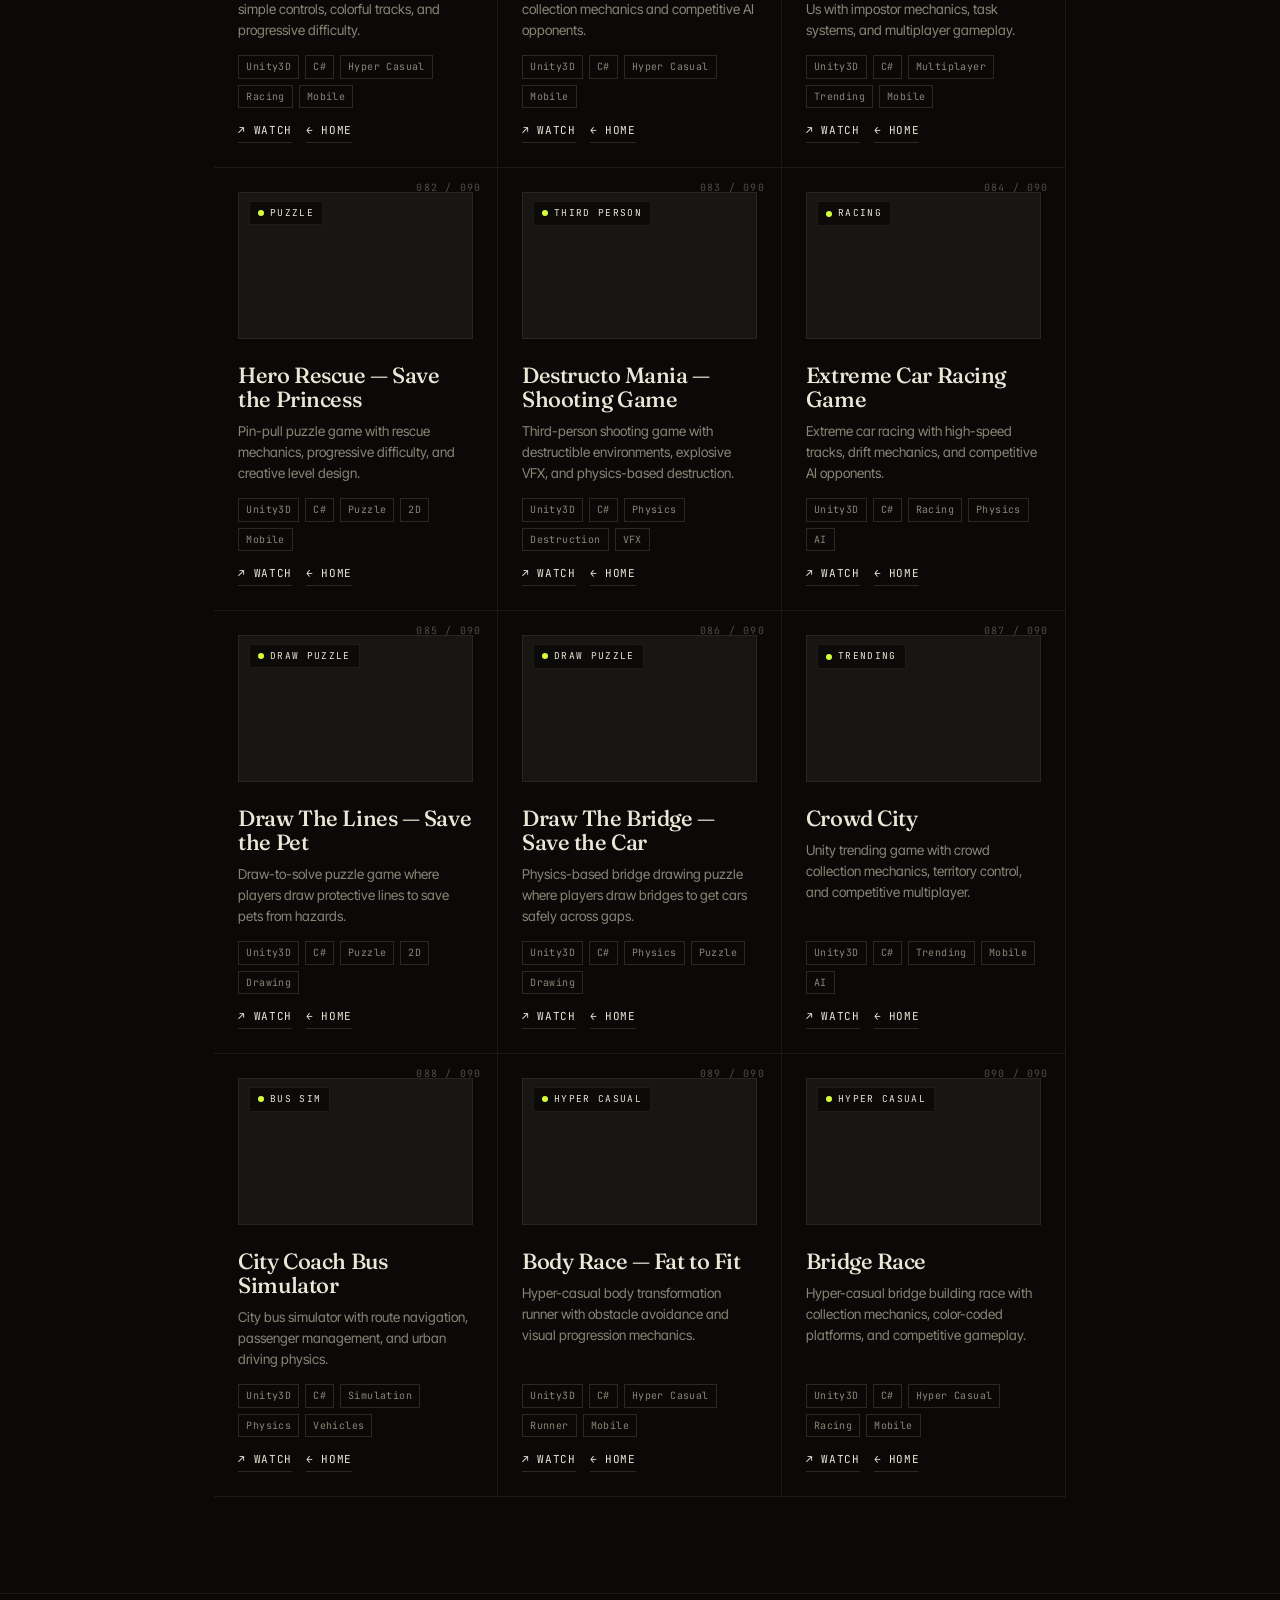
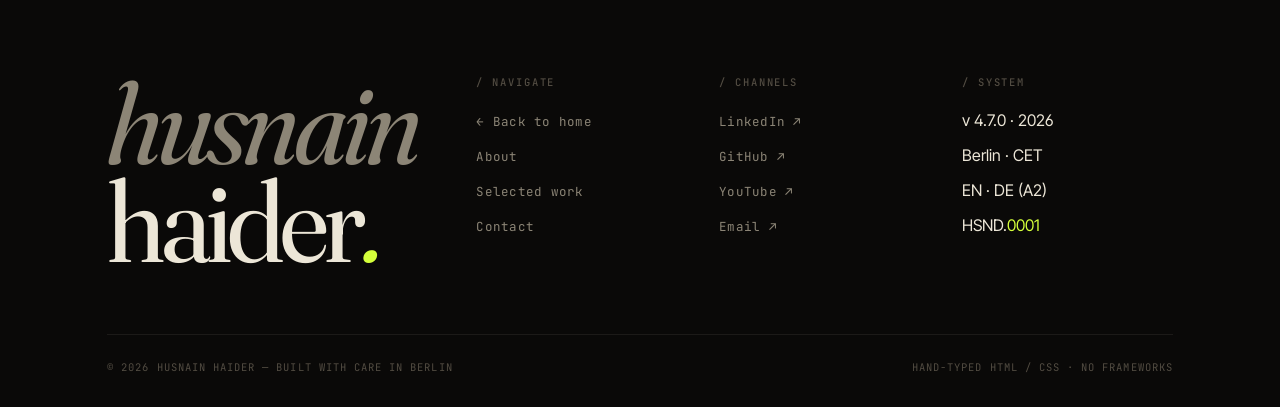
==== commit 768928d4: "rewrite design in js" ====
--- a/projects.html
+++ b/projects.html
@@ -4,599 +4,244 @@
 <meta charset="UTF-8">
 <meta name="viewport" content="width=device-width, initial-scale=1.0">
 <title>Projects — Husnain Haider | Unity & XR Developer</title>
-<meta name="description" content="Browse 50+ game development and XR projects by Husnain Haider — including multiplayer FPS, MMORPGs, AR experiences, survival games, hyper-casual titles, and more. Built with Unity3D, C#, Photon, and AR Foundation.">
+<meta name="description" content="Browse 90+ game development and XR projects by Husnain Haider — multiplayer FPS, MMORPGs, AR experiences, survival, hyper-casual, and more. Built with Unity, C#, Photon, AR Foundation.">
 <meta name="keywords" content="Husnain Haider projects, Unity games, XR projects, AR development, multiplayer FPS, MMORPG, game portfolio, Berlin developer">
 <meta name="author" content="Husnain Haider">
 <meta name="robots" content="index, follow">
+<meta name="theme-color" content="#0A0908">
 <link rel="canonical" href="https://husnain.site/projects.html">
+
 <meta property="og:type" content="website">
 <meta property="og:url" content="https://husnain.site/projects.html">
 <meta property="og:title" content="Projects — Husnain Haider | Unity & XR Developer">
-<meta property="og:description" content="Browse 50+ game development and XR projects by Husnain Haider. Unity3D, C#, AR/XR, multiplayer, mobile, and more.">
+<meta property="og:description" content="Browse 90+ Unity, AR, XR, and game projects by Husnain Haider.">
 <meta property="og:image" content="https://husnain.site/assets/photo.jpg">
+
 <link rel="icon" type="image/x-icon" href="assets/favicon.ico">
 <link rel="icon" type="image/png" sizes="32x32" href="assets/favicon-32.png">
 <link rel="apple-touch-icon" sizes="180x180" href="assets/apple-touch-icon.png">
-<link href="https://fonts.googleapis.com/css2?family=DM+Serif+Display&family=DM+Sans:wght@300;400;500;600;700&family=JetBrains+Mono:wght@400;500&display=swap" rel="stylesheet">
-<style>
-*, *::before, *::after { margin: 0; padding: 0; box-sizing: border-box; }
-:root {
-  --bg: #0C0C0F; --bg-alt: #131318; --bg-card: #18181E;
-  --text: #EAEAEC; --text-muted: #8B8B95;
-  --accent: #6C63FF; --accent-glow: rgba(108,99,255,0.15); --accent-secondary: #00D4AA;
-  --border: #2A2A35; --border-hover: #3A3A48;
-  --serif: 'DM Serif Display', Georgia, serif;
-  --sans: 'DM Sans', system-ui, sans-serif;
-  --mono: 'JetBrains Mono', monospace;
-  --radius: 14px; --transition: 0.35s cubic-bezier(0.4,0,0.2,1);
-}
-html { scroll-behavior: smooth; font-size: 16px; }
-body {
-  font-family: var(--sans); background: var(--bg); color: var(--text);
-  line-height: 1.7; -webkit-font-smoothing: antialiased;
-}
-::selection { background: var(--accent); color: #fff; }
-a { color: inherit; text-decoration: none; }
-button { font: inherit; cursor: pointer; }
-.container { max-width: 1240px; margin: 0 auto; padding: 0 2rem; }
-
-/* NAV */
-nav {
-  position: sticky; top: 0; z-index: 100;
-  background: rgba(12,12,15,0.82);
-  backdrop-filter: blur(24px) saturate(1.2);
-  border-bottom: 1px solid rgba(42,42,53,0.5);
-}
-nav .container {
-  min-height: 68px; display: flex; align-items: center;
-  justify-content: space-between; gap: 1rem;
-}
-.nav-logo {
-  position: relative; display: inline-flex; align-items: center; gap: 0.65rem;
-  font-family: var(--sans); font-size: 0.98rem; font-weight: 700;
-  letter-spacing: -0.04em; color: var(--text);
-  padding: 0.35rem 0 0.45rem; isolation: isolate;
-}
-.nav-logo::after {
-  content: ''; position: absolute; left: 0; right: 0; bottom: 0;
-  height: 1px; border-radius: 999px;
-  background: linear-gradient(90deg, transparent, var(--accent), var(--accent-secondary), transparent);
-  background-size: 200% 100%; animation: logoBeam 4.8s linear infinite;
-}
-.nav-logo-main {
-  background: linear-gradient(120deg, #fff 0%, #cfcdfd 35%, #8ef1df 70%, #fff 100%);
-  background-size: 200% 100%;
-  -webkit-background-clip: text; background-clip: text; color: transparent;
-  animation: logoShift 5.5s ease-in-out infinite;
-}
-.nav-logo-tag {
-  position: relative; overflow: hidden;
-  font-family: var(--mono); font-size: 0.65rem; font-weight: 500;
-  letter-spacing: 0.16em; text-transform: uppercase; color: var(--text-muted);
-  padding: 0.2rem 0.55rem; border-radius: 999px;
-  border: 1px solid rgba(108,99,255,0.18);
-  background: linear-gradient(135deg, rgba(108,99,255,0.12), rgba(0,212,170,0.08));
-}
-.nav-logo-tag::before {
-  content: ''; position: absolute; inset: 0;
-  background: linear-gradient(120deg, transparent 0%, rgba(255,255,255,0.28) 48%, transparent 100%);
-  transform: translateX(-140%); animation: logoSweep 3.8s ease-in-out infinite;
-}
-.nav-logo-tag span { position: relative; z-index: 1; }
-.nav-actions { display: flex; align-items: center; gap: 0.8rem; flex-wrap: wrap; }
-.btn-primary, .btn-secondary {
-  display: inline-flex; align-items: center; justify-content: center; gap: 0.5rem;
-  padding: 0.7rem 1.2rem; border-radius: 8px; font-size: 0.82rem;
-  transition: var(--transition); white-space: nowrap; border: none;
-}
-.btn-primary { background: var(--accent); color: #fff; font-weight: 600; }
-.btn-primary:hover { transform: translateY(-2px); box-shadow: 0 8px 30px var(--accent-glow); }
-.btn-secondary { border: 1px solid var(--border); color: var(--text); font-weight: 500; background: transparent; }
-.btn-secondary:hover { border-color: var(--accent); color: var(--accent); }
-
-@keyframes logoShift { 0%,100%{background-position:0% 50%}50%{background-position:100% 50%} }
-@keyframes logoSweep { 0%,18%{transform:translateX(-140%)}42%,100%{transform:translateX(140%)} }
-@keyframes logoBeam { 0%{background-position:200% 50%}100%{background-position:0% 50%} }
-
-/* HERO */
-.archive-hero { padding: 5rem 0 3rem; }
-.section-label {
-  font-family: var(--mono); font-size: 0.72rem; font-weight: 500;
-  color: var(--accent); letter-spacing: 0.12em; text-transform: uppercase;
-  margin-bottom: 0.8rem; display: inline-block;
-}
-.hero-grid {
-  display: grid; grid-template-columns: minmax(0,1.4fr) minmax(280px,0.9fr); gap: 2rem; align-items: end;
-}
-.hero-copy h1 {
-  font-family: var(--serif); font-size: clamp(2.4rem,5vw,3.5rem);
-  letter-spacing: -0.03em; line-height: 1.06; font-weight: 400; margin-bottom: 1rem;
-}
-.hero-copy p { max-width: 720px; color: var(--text-muted); font-size: 1rem; font-weight: 300; }
-.archive-summary {
-  background: rgba(24,24,30,0.75); border: 1px solid var(--border);
-  border-radius: var(--radius); padding: 1.5rem;
-}
-.summary-row { display: grid; grid-template-columns: repeat(3,1fr); gap: 1rem; }
-.summary-item {
-  padding: 1rem; background: rgba(255,255,255,0.02); border-radius: 12px; border: 1px solid rgba(255,255,255,0.04);
-}
-.summary-item strong { display: block; font-family: var(--serif); font-size: 1.6rem; font-weight: 400; color: var(--accent); }
-.summary-item span { font-size: 0.74rem; color: var(--text-muted); text-transform: uppercase; letter-spacing: 0.06em; }
-
-/* GRID */
-.archive-section { padding: 1rem 0 5rem; }
-.archive-grid { display: grid; grid-template-columns: repeat(auto-fit, minmax(340px, 1fr)); gap: 1.25rem; }
-.archive-card {
-  background: var(--bg-card); border-radius: var(--radius); border: 1px solid var(--border);
-  overflow: hidden; transition: var(--transition); display: flex; flex-direction: column;
-}
-.archive-card:hover { border-color: var(--border-hover); transform: translateY(-3px); }
-.project-preview {
-  position: relative; aspect-ratio: 16/10;
-  background: linear-gradient(135deg, #111118, #181824); overflow: hidden;
-}
-.project-preview iframe { width: 100%; height: 100%; border: 0; display: block; }
-.preview-tag {
-  position: absolute; top: 1rem; left: 1rem; z-index: 2;
-  font-family: var(--mono); font-size: 0.65rem; letter-spacing: 0.04em;
-  color: var(--accent); background: var(--accent-glow);
-  padding: 0.28rem 0.65rem; border-radius: 5px; border: 1px solid rgba(108,99,255,0.18);
-}
-.project-placeholder {
-  width: 100%; height: 100%; display: grid; place-items: center; padding: 2rem;
-  background: linear-gradient(140deg, rgba(108,99,255,0.12), transparent 55%),
-              linear-gradient(220deg, rgba(0,212,170,0.1), transparent 60%);
-}
-.placeholder-inner {
-  width: 100%; height: 100%;
-  border: 1px dashed rgba(255,255,255,0.12); border-radius: 18px;
-  display: flex; flex-direction: column; align-items: center; justify-content: center; gap: 0.5rem;
-  color: var(--text-muted); text-align: center;
-}
-.placeholder-icon { font-size: 2rem; opacity: 0.5; }
-.placeholder-title { color: var(--text); font-size: 1rem; font-weight: 600; }
-.project-body {
-  padding: 1.4rem; display: flex; flex-direction: column; gap: 0.6rem; flex: 1;
-}
-.project-head { display: flex; justify-content: space-between; align-items: flex-start; gap: 0.5rem; }
-.project-index { font-family: var(--mono); font-size: 0.68rem; color: var(--accent); margin-bottom: 0.2rem; }
-.project-body h2 { font-size: 1.05rem; font-weight: 600; line-height: 1.3; }
-.project-body p { font-size: 0.82rem; color: var(--text-muted); font-weight: 300; line-height: 1.6; flex: 1; }
-.project-tech { display: flex; flex-wrap: wrap; gap: 0.35rem; }
-.project-tech span {
-  font-family: var(--mono); font-size: 0.65rem; padding: 0.2rem 0.5rem;
-  background: rgba(255,255,255,0.04); border-radius: 4px; color: var(--text-muted);
-  border: 1px solid var(--border);
-}
-.project-links { display: flex; gap: 0.75rem; margin-top: 0.4rem; }
-.project-links a {
-  font-size: 0.78rem; font-weight: 500; color: var(--accent);
-  transition: var(--transition);
-}
-.project-links a:hover { color: var(--accent-secondary); }
-
-/* FOOTER */
-footer { padding: 3rem 0; border-top: 1px solid var(--border); text-align: center; }
-footer p { font-size: 0.78rem; color: var(--text-muted); }
-
-@media (max-width: 768px) {
-  .hero-grid { grid-template-columns: 1fr; }
-  .summary-row { grid-template-columns: 1fr; }
-  .archive-grid { grid-template-columns: 1fr; }
-}
-</style>
+
+<link rel="preconnect" href="https://fonts.googleapis.com">
+<link rel="preconnect" href="https://fonts.gstatic.com" crossorigin>
+<link href="https://fonts.googleapis.com/css2?family=Fraunces:ital,opsz,wght,SOFT@0,9..144,300..700,30..100;1,9..144,300..700,30..100&family=Inter+Tight:wght@300;400;500;600&family=JetBrains+Mono:wght@400;500&display=swap" rel="stylesheet">
+
+<link rel="stylesheet" href="assets/css/main.css">
 </head>
 <body>
 
-<nav>
-  <div class="container">
-    <a href="index.html" class="nav-logo" aria-label="Back to home">
-      <span class="nav-logo-main">Husnain's Portfolio</span>
-      <span class="nav-logo-tag"><span>XR / Unity</span></span>
+<div class="cursor-dot"></div>
+<div class="cursor-ring"></div>
+<div class="grain" aria-hidden="true"></div>
+
+<!-- HUD -->
+<header class="hud" aria-label="System status">
+  <div class="hud-inner">
+    <div class="hud-cell">
+      <span class="hud-dot"></span>
+      <span class="hud-val">SYS:&nbsp;ONLINE</span>
+      <span class="hud-key">/ HSND.4.7</span>
+    </div>
+    <div class="hud-cell hud-ticker">
+      <div class="hud-ticker-track">
+        <span>90+ projects · 2017 — 2026</span>
+        <span>Unity / C# / AR Foundation / Photon / URP</span>
+        <span>Shipped across Mobile, AR, WebGL, PC</span>
+        <span>Available for senior Unity / XR roles</span>
+        <span>90+ projects · 2017 — 2026</span>
+        <span>Unity / C# / AR Foundation / Photon / URP</span>
+        <span>Shipped across Mobile, AR, WebGL, PC</span>
+        <span>Available for senior Unity / XR roles</span>
+      </div>
+    </div>
+    <div class="hud-cell">
+      <span class="hud-key">SEC:</span>
+      <span class="hud-val">ARCHIVE</span>
+    </div>
+    <div class="hud-cell">
+      <span class="hud-key">UP:</span>
+      <span class="hud-val" data-uptime>00:00</span>
+    </div>
+    <div class="hud-cell">
+      <span class="hud-val" data-clock>00:00:00 UTC</span>
+    </div>
+    <span class="hud-progress" data-progress></span>
+  </div>
+</header>
+
+<!-- Nav -->
+<nav class="nav" aria-label="Primary navigation">
+  <div class="nav-inner">
+    <a href="index.html" class="nav-brand">
+      <span class="nav-brand-mark">H</span>
+      <span>
+        <span class="nav-brand-name">Husnain Haider</span><br>
+        <span class="nav-brand-sub">unity · xr · real-time systems</span>
+      </span>
     </a>
-    <div class="nav-actions">
-      <a href="index.html" class="btn-secondary">← Back to Home</a>
-      <a href="https://www.youtube.com/@Hucnain/videos" target="_blank" class="btn-primary">🎬 YouTube Channel</a>
-    </div>
+    <ul class="nav-links" id="navLinks">
+      <li><a href="index.html#about">About</a></li>
+      <li><a href="index.html#skills">Stack</a></li>
+      <li><a href="index.html#experience">Work</a></li>
+      <li><a href="index.html#projects">Projects</a></li>
+      <li><a href="index.html#contact">Contact</a></li>
+      <li><a href="https://www.youtube.com/@Hucnain/videos" target="_blank" class="nav-cta">YouTube <span>↗</span></a></li>
+    </ul>
+    <button class="nav-burger" aria-label="Open menu" onclick="document.getElementById('navLinks').classList.toggle('open')">
+      <span></span><span></span><span></span>
+    </button>
   </div>
 </nav>
 
-<header class="archive-hero">
-  <div class="container">
-    <span class="section-label">Projects Archive</span>
-    <div class="hero-grid">
-      <div class="hero-copy">
-        <h1>6+ years of shipped games, AR apps &amp; real-time systems</h1>
-        <p>From multiplayer FPS titles and MMORPGs to industrial AR training and hyper-casual mobile games — here's everything I've built with Unity, C#, and a lot of late nights.</p>
-      </div>
-      <aside class="archive-summary">
-        <div class="summary-row">
-          <div class="summary-item"><strong>90+</strong><span>Projects</span></div>
-          <div class="summary-item"><strong>6+</strong><span>Years</span></div>
-          <div class="summary-item"><strong>4</strong><span>Companies</span></div>
-        </div>
-      </aside>
-    </div>
-  </div>
-</header>
-
-<main class="archive-section">
-  <div class="container">
-    <div id="archiveGrid" class="archive-grid"></div>
-  </div>
+<!-- Side rails -->
+<aside class="rail rail-l" aria-hidden="true">
+  <span class="rail-text">Archive · 90+ titles · 2017–2026</span>
+</aside>
+<aside class="rail rail-r" aria-hidden="true">
+  <span class="rail-text">Browse / Filter / Watch</span>
+</aside>
+
+<main>
+  <!-- Archive hero -->
+  <section class="page-section archive-hero">
+    <div class="inner">
+      <span class="section-tag reveal"><span class="num">00</span><span class="tick"></span>Project archive</span>
+      <h1 class="reveal">
+        Six years of <em>shipped</em> games, AR apps &amp; <span class="ac">real-time</span> systems.
+      </h1>
+      <p class="reveal reveal-delay-1">
+        From multiplayer FPS titles and MMORPGs to industrial AR training and
+        hyper-casual mobile games — here's everything I've built with Unity, C#,
+        and a lot of late nights.
+      </p>
+
+      <div class="archive-controls reveal reveal-delay-2">
+        <span class="filter-label">Filter:</span>
+        <button class="filter-btn active" data-filter="all">All</button>
+        <button class="filter-btn" data-filter="MULTIPLAYER">Multiplayer</button>
+        <button class="filter-btn" data-filter="AR">AR / XR</button>
+        <button class="filter-btn" data-filter="RPG">RPG</button>
+        <button class="filter-btn" data-filter="MOBILE">Mobile</button>
+        <button class="filter-btn" data-filter="HYPER">Hyper-casual</button>
+        <button class="filter-btn" data-filter="SYSTEM">Systems / Tools</button>
+        <span class="filter-count"><strong id="filterCount">90</strong>&nbsp;showing</span>
+      </div>
+    </div>
+  </section>
+
+  <!-- Archive grid -->
+  <section class="page-section" style="padding-top:0;" id="archive">
+    <div class="inner">
+      <div id="archiveGrid" class="archive-grid"></div>
+    </div>
+  </section>
 </main>
 
+<!-- Footer -->
 <footer>
-  <div class="container">
-    <p>© 2026 Husnain Haider · <a href="index.html" style="color:var(--accent);">Back to Portfolio</a> · <a href="https://www.youtube.com/@Hucnain/videos" target="_blank" style="color:var(--accent);">YouTube</a> · <a href="https://linkedin.com/in/husnain-haider0" target="_blank" style="color:var(--accent);">LinkedIn</a></p>
+  <div class="inner">
+    <div class="footer-grid">
+      <div class="footer-mark">
+        <span class="it">husnain</span><br>
+        haider<span class="ac">.</span>
+      </div>
+      <div class="footer-col">
+        <h5>/ Navigate</h5>
+        <ul>
+          <li><a href="index.html">← Back to home</a></li>
+          <li><a href="index.html#about">About</a></li>
+          <li><a href="index.html#projects">Selected work</a></li>
+          <li><a href="index.html#contact">Contact</a></li>
+        </ul>
+      </div>
+      <div class="footer-col">
+        <h5>/ Channels</h5>
+        <ul>
+          <li><a href="https://linkedin.com/in/husnain-haider0" target="_blank">LinkedIn ↗</a></li>
+          <li><a href="https://github.com/husnainhaider" target="_blank">GitHub ↗</a></li>
+          <li><a href="https://www.youtube.com/@Hucnain/videos" target="_blank">YouTube ↗</a></li>
+          <li><a href="mailto:hucnen@gmail.com">Email ↗</a></li>
+        </ul>
+      </div>
+      <div class="footer-col">
+        <h5>/ System</h5>
+        <ul>
+          <li>v 4.7.0 · 2026</li>
+          <li>Berlin · CET</li>
+          <li>EN · DE (A2)</li>
+          <li>HSND.<span style="color:var(--accent)">0001</span></li>
+        </ul>
+      </div>
+    </div>
+    <div class="footer-bottom">
+      <span>© 2026 Husnain Haider — built with care in Berlin</span>
+      <span>Hand-typed HTML / CSS · no frameworks</span>
+    </div>
   </div>
 </footer>
 
-<script>
-// Real project data based on Husnain's actual portfolio
-const projects = [
-  // ── FEATURED / SHIPPED PROJECTS ──
-  { tag: 'MULTIPLAYER FPS', title: 'Line of Control (LOC)', icon: '🏹',
-    desc: 'Multiplayer FPS with Photon networking, physically based lighting, modular weapon VFX, recoil systems, and auto-LOD tools. Optimized for stable frame pacing on mid-range hardware.',
-    tech: ['Unity3D', 'C#', 'Photon', 'URP', 'Networking'],
-    videoId: 'PA4sbqfedqU', ytLink: 'https://www.youtube.com/watch?v=PA4sbqfedqU' },
-  { tag: 'MMORPG', title: 'Akrasin MMORPG', icon: '⚔️',
-    desc: 'Massively multiplayer RPG with quest/dialogue tools, spell FX, shader-driven fog, animated UI widgets, and designer-friendly Timeline content workflows. 200+ concurrent players.',
-    tech: ['Unity3D', 'C#', 'Multiplayer', 'Timeline', 'AI'],
-    videoId: '3QN_avy_Hl0', ytLink: 'https://www.youtube.com/watch?v=3QN_avy_Hl0' },
-  { tag: '3D ADVENTURE', title: 'The Sands of Abzu', icon: '🏝️',
-    desc: 'Cel-shaded adventure game with stylized water, cinematic camera logic, interactable shaders, puzzle systems, and custom AI behavior trees.',
-    tech: ['Unity3D', 'Cel Shading', 'Timeline', 'AI', 'Shaders'],
-    videoId: 'QQuzqS29sr8', ytLink: 'https://www.youtube.com/watch?v=QQuzqS29sr8' },
-  { tag: 'SURVIVAL', title: 'Dead Island Survival', icon: '🧟',
-    desc: 'Multiplayer survival with procedural weather, ECS architecture, runtime lighting tools, biome blending, and designer-ready FX presets. 500+ entities at 60fps.',
-    tech: ['Unity3D', 'Photon', 'ECS', 'Procedural'],
-    videoId: '3GjJghptq3o', ytLink: 'https://www.youtube.com/watch?v=3GjJghptq3o' },
-  { tag: 'RPG ACTION', title: 'Ninja Tashani', icon: '🥷',
-    desc: '3D RPG action game with sword trails, combo FX, layered animation controllers, blend trees, and a scalable HUD with scriptable events.',
-    tech: ['Unity3D', 'C#', 'Animator', 'VFX', 'Combat'],
-    ytLink: 'https://www.youtube.com/@Hucnain/videos' },
-  { tag: 'AR EXPERIENCE', title: 'AR Treasure Hunt', icon: '🗺️',
-    desc: 'Large-area AR exploration with GPS anchoring, surface detection, responsive outdoor UX, and event-bus architecture for modular features.',
-    tech: ['Unity3D', 'ARKit', 'ARCore', 'Addressables', 'GPS'],
-    ytLink: 'https://www.youtube.com/@Hucnain/videos' },
-  { tag: 'ACTION RPG', title: 'Slash Verse', icon: '⚡',
-    desc: 'Responsive combat and progression systems with profiling-driven tuning. Platform-specific SDK integration and 60fps across 5 device tiers.',
-    tech: ['Unity3D', 'C#', 'Combat', 'SDK Integration'],
-    ytLink: 'https://www.youtube.com/@Hucnain/videos' },
-  { tag: 'HYPER CASUAL', title: 'Hyper Casual Collection', icon: '🎯',
-    desc: 'Fast-paced hyper-casual mechanics for short session gameplay loops. Touch input, feedback systems, ads/analytics integration, retention hooks.',
-    tech: ['Unity3D', 'Mobile', 'Ads SDK', 'Analytics'],
-    ytLink: 'https://www.youtube.com/@Hucnain/videos' },
-  // ── WEBAR / XR PROJECTS ──
-  { tag: 'WEBAR', title: 'WebAR City Guide', icon: '🌆',
-    desc: 'Location-aware AR storytelling built at Zaubar. Vue.js frontend with Unity AR Foundation backend, Directus CMS for fast mobile content delivery.',
-    tech: ['Unity3D', 'WebAR', 'Vue.js', 'CMS', 'AR Foundation'] },
-  { tag: 'XR TRAINING', title: 'Bosch AR Training App', icon: '🏭',
-    desc: 'Industrial AR training application using URP shaders, robust lighting, ARKit/ARCore fallbacks. Built custom editor tools for asset alignment and anchor debugging.',
-    tech: ['Unity3D', 'ARKit', 'ARCore', 'URP', 'Editor Tools'] },
-  { tag: 'AI SPATIAL', title: 'AI Spatial Agent Prototype', icon: '🤖',
-    desc: 'Prototyped AI spatial agents with RAG and computer vision for reactive, world-aware XR interactions at Zaubar.',
-    tech: ['Unity', 'AI', 'RAG', 'Computer Vision', 'XR'] },
-  { tag: 'NATIVE PLUGIN', title: 'Unity Native Plugins Suite', icon: '🔌',
-    desc: 'Native Unity plugins for Android, iOS, and Web with HLS video playback. Cross-platform bridge architecture.',
-    tech: ['Unity', 'Android', 'iOS', 'WebGL', 'Native'] },
-  // ── TOOLS & SYSTEMS ──
-  { tag: 'EDITOR TOOLS', title: 'Asset Pipeline Toolkit', icon: '🛠️',
-    desc: 'Blender→Unity pipeline with Addressables and import rules for deterministic, reliable content builds across environments.',
-    tech: ['Unity', 'Addressables', 'Editor Tooling', 'Pipeline'] },
-  { tag: 'PROFILING', title: 'Performance Profiling Suite', icon: '📊',
-    desc: 'CPU/GPU profiling tools, memory optimization, and culling strategies to cut frame costs while preserving visual clarity.',
-    tech: ['Unity', 'Profiling', 'Memory', 'GPU', 'Optimization'] },
-  { tag: 'VFX SYSTEM', title: 'Combat VFX Library', icon: '✨',
-    desc: 'Stylized shaders, combat VFX, and scalable render paths hitting frame budgets across diverse mobile devices.',
-    tech: ['Unity', 'Shader Graph', 'VFX', 'URP', 'Mobile'] },
-  { tag: 'UI FRAMEWORK', title: 'Data-Driven UI System', icon: '🖥️',
-    desc: 'EvolveUI-style data-driven UI framework with animated widgets, state feedback for inventory, crafting, and quest systems.',
-    tech: ['Unity', 'UI Toolkit', 'Data-Driven', 'Animation'] },
-  { tag: 'ANIMATION', title: 'Animation Pipeline Tools', icon: '🎬',
-    desc: 'Standardized UI and gameplay animation with Timeline and Animator graphs. Artist-friendly preview and variant management.',
-    tech: ['Unity', 'Timeline', 'Animator', 'Editor Tools'] },
-  { tag: 'NETWORKING', title: 'Multiplayer Framework', icon: '🌐',
-    desc: 'Scalable multiplayer systems supporting 200+ concurrent players with efficient network serialization across platforms.',
-    tech: ['Unity', 'Photon', 'Netcode', 'State Sync'] },
-  // ── MOBILE GAMES ──
-  { tag: 'MOBILE RUNNER', title: 'Endless Runner: Shadow Dash', icon: '🏃',
-    desc: 'Fast mobile gameplay loop with encounter pacing, reward progression, stylized VFX, and frame-budget aware combat feedback.',
-    tech: ['Unity3D', 'Mobile', 'VFX', 'Monetization'] },
-  { tag: 'PUZZLE GAME', title: 'Crystal Match Puzzle', icon: '💎',
-    desc: 'Match-3 puzzle mechanics with particle effects, combo chains, and progressive difficulty. Optimized for low-end devices.',
-    tech: ['Unity3D', '2D', 'Mobile', 'Particles'] },
-  { tag: 'TOWER DEFENSE', title: 'Tower Defense: Last Stand', icon: '🏰',
-    desc: 'Tower defense with pathfinding AI, upgradeable towers, wave management, and performance-tuned for mobile hardware.',
-    tech: ['Unity3D', 'AI', 'NavMesh', 'Mobile'] },
-  { tag: 'RACING', title: 'Drift Circuit', icon: '🏎️',
-    desc: 'Arcade racing with physics-based drifting, procedural track elements, and cross-platform input handling.',
-    tech: ['Unity3D', 'Physics', 'Input System', 'Mobile'] },
-  { tag: 'PLATFORMER', title: '2D Platformer: Jump King', icon: '👾',
-    desc: 'Precision 2D platformer with tight controls, parallax scrolling, and hand-crafted level design with data-driven difficulty.',
-    tech: ['Unity3D', '2D', 'Tilemap', 'Animation'] },
-  { tag: 'SHOOTER', title: 'Top-Down Shooter: Neon Strike', icon: '🔫',
-    desc: 'Twin-stick shooter with enemy wave spawning, screen-shake feedback, neon visual effects, and leaderboard integration.',
-    tech: ['Unity3D', '2D', 'VFX', 'Firebase'] },
-  { tag: 'IDLE GAME', title: 'Idle Kingdom Builder', icon: '🏘️',
-    desc: 'Idle/incremental game with offline progression, prestige systems, and monetization hooks. Optimized memory for long sessions.',
-    tech: ['Unity3D', 'Mobile', 'Save System', 'Analytics'] },
-  { tag: 'CARD GAME', title: 'Battle Cards Online', icon: '🃏',
-    desc: 'Turn-based card battle system with deck building, multiplayer matchmaking, and animated card effects.',
-    tech: ['Unity3D', 'C#', 'Multiplayer', 'UI'] },
-  // ── RENDERING & SHADERS ──
-  { tag: 'SHADERS', title: 'Stylized Water Shader', icon: '🌊',
-    desc: 'Custom water shader with reflection masks, foam generation, and depth-based coloring for stylized environments.',
-    tech: ['Shader Graph', 'URP', 'HLSL', 'Rendering'] },
-  { tag: 'SHADERS', title: 'Cel Shading Pipeline', icon: '🎨',
-    desc: 'Complete cel-shading rendering pipeline with outline detection, shadow ramps, and emission states for interactive objects.',
-    tech: ['Unity', 'Shader Graph', 'Post-Processing', 'URP'] },
-  { tag: 'VFX', title: 'Spell Effects Library', icon: '🔥',
-    desc: 'Collection of spell and impact VFX with particle systems, shader-driven distortion, and GPU-instanced rendering.',
-    tech: ['VFX Graph', 'Particles', 'Shaders', 'GPU Instancing'] },
-  { tag: 'LIGHTING', title: 'Dynamic Lighting Study', icon: '💡',
-    desc: 'Real-time weather system with procedural fog, rain FX, and dynamic lighting tied to gameplay variables.',
-    tech: ['URP', 'Lighting', 'Fog', 'Procedural'] },
-  { tag: 'POST FX', title: 'Post-Processing Stack', icon: '📸',
-    desc: 'Custom post-processing effects including bloom, color grading, screen-space reflections, and grain overlays.',
-    tech: ['Post-Processing', 'URP', 'Rendering', 'Performance'] },
-  // ── AI & SYSTEMS ──
-  { tag: 'AI SYSTEM', title: 'Behavior Tree Framework', icon: '🧠',
-    desc: '8 AI behavior trees with state machines and clean interfaces. Modular enemy logic reducing debugging time by 50%.',
-    tech: ['C#', 'AI', 'Behavior Trees', 'State Machines'] },
-  { tag: 'AI COMBAT', title: 'Boss AI System', icon: '👹',
-    desc: 'Boss logic with telegraphs, VFX beats, and timing alignment for readable, fair encounters. Phase-based difficulty scaling.',
-    tech: ['Unity', 'C#', 'AI', 'Combat', 'Animation'] },
-  { tag: 'QUEST SYSTEM', title: 'Quest & Dialogue Tools', icon: '📜',
-    desc: 'Designer-friendly quest and dialogue tools with Timeline hooks and data assets. Content assembly without engineering bottlenecks.',
-    tech: ['Unity', 'ScriptableObjects', 'Timeline', 'Tools'] },
-  { tag: 'PROGRESSION', title: 'Progression & Reward System', icon: '📈',
-    desc: 'Scalable progression and reward systems with data-driven tuning, enabling safe content iteration without code changes.',
-    tech: ['C#', 'Data-Driven', 'Analytics', 'A/B Testing'] },
-  { tag: 'SAVE SYSTEM', title: 'Cross-Platform Save Manager', icon: '💾',
-    desc: 'Serialization system with cloud sync, migration support, and platform-specific storage adapters for iOS, Android, and PC.',
-    tech: ['C#', 'JSON', 'Cloud Save', 'Cross-Platform'] },
-  // ── MORE PROJECTS ──
-  { tag: 'SIMULATION', title: 'Physics Sandbox', icon: '⚙️',
-    desc: 'Physics-based simulation with ragdoll mechanics, destructible environments, and object pooling for 500+ simultaneous entities.',
-    tech: ['Unity', 'Physics', 'ECS', 'Object Pooling'] },
-  { tag: 'AR APP', title: 'AR Product Visualizer', icon: '📱',
-    desc: 'AR product placement app with surface detection, realistic lighting estimation, and gesture-based object manipulation.',
-    tech: ['ARKit', 'ARCore', 'Unity', 'Mobile'] },
-  { tag: 'WORLD BUILD', title: 'Open World Streaming', icon: '🗺️',
-    desc: 'Open world module with streaming-friendly layouts, modular props, and async scene loading for large map support.',
-    tech: ['Unity', 'Addressables', 'Streaming', 'LOD'] },
-  { tag: 'NETWORKING', title: 'Real-Time Chat System', icon: '💬',
-    desc: 'In-game real-time chat with channels, private messaging, and moderation tools. Integrated with multiplayer session management.',
-    tech: ['Unity', 'WebSocket', 'Photon', 'UI'] },
-  { tag: 'MOBILE GAME', title: 'Fruit Slice Frenzy', icon: '🍉',
-    desc: 'Hyper-casual fruit slicing game with juice physics, combo multipliers, and touch gesture recognition.',
-    tech: ['Unity3D', 'Mobile', '2D', 'Touch Input'] },
-  { tag: 'HORROR', title: 'Abandoned: Horror Demo', icon: '👻',
-    desc: 'First-person horror experience with dynamic audio, flashlight mechanics, AI stalker system, and atmospheric fog.',
-    tech: ['Unity3D', 'Audio', 'AI', 'Lighting'] },
-  { tag: 'SPORTS', title: 'Street Basketball', icon: '🏀',
-    desc: 'Arcade basketball with physics-based throwing, trick shots, and progressive difficulty. Cross-platform controls.',
-    tech: ['Unity3D', 'Physics', 'Mobile', 'Animation'] },
-  { tag: 'EDTECH', title: 'Interactive Learning App', icon: '📚',
-    desc: 'Educational interaction layer with progress tracking, guided challenges, and content blocks for repeatable lessons.',
-    tech: ['Unity', 'UI', 'Analytics', 'Content'] },
-  { tag: 'MULTIPLAYER', title: 'Co-op Dungeon Crawler', icon: '🏰',
-    desc: 'Cooperative dungeon crawler with procedural level generation, loot systems, and 4-player network synchronization.',
-    tech: ['Unity3D', 'Photon', 'Procedural', 'Co-op'] },
-  { tag: 'SANDBOX', title: 'Voxel Builder', icon: '🧱',
-    desc: 'Voxel-based building game with chunk-based rendering, save/load system, and real-time terrain modification.',
-    tech: ['Unity3D', 'C#', 'Mesh Generation', 'Voxels'] },
-  { tag: 'SHOOTER', title: 'Space Shooter: Nebula', icon: '🚀',
-    desc: 'Vertical scrolling space shooter with boss fights, power-up systems, and GPU-instanced bullet patterns.',
-    tech: ['Unity3D', '2D', 'Object Pooling', 'VFX'] },
-  { tag: 'STRATEGY', title: 'Hex Grid Strategy', icon: '🗡️',
-    desc: 'Turn-based strategy game on hex grid with fog of war, unit management, and AI opponent with difficulty levels.',
-    tech: ['Unity3D', 'C#', 'AI', 'Hex Grid'] },
-  { tag: 'AR GAME', title: 'AR Tower Defense', icon: '🏗️',
-    desc: 'AR tower defense placing towers on real surfaces. Surface detection, enemy pathfinding on AR plane, and gesture controls.',
-    tech: ['Unity3D', 'ARKit', 'ARCore', 'NavMesh'] },
-  { tag: 'PROTOTYPE', title: 'Procedural Terrain Engine', icon: '⛰️',
-    desc: 'Procedural terrain generation with noise-based heightmaps, biome blending, and LOD system for infinite worlds.',
-    tech: ['Unity3D', 'C#', 'Procedural', 'Compute Shaders'] },
-
-  // ── YOUTUBE PORTFOLIO PROJECTS ──
-  { tag: 'TOWER DEFENSE', title: 'Battle At Dawn — Top Down Strategy Tower Defense', icon: '🏰',
-    desc: 'Top-down strategy tower defense with wave management, upgradeable units, and strategic placement mechanics.',
-    tech: ['Unity3D', 'C#', 'Strategy', 'Tower Defense', 'AI'],
-    videoId: 'jpTxClyG7m4', ytLink: 'https://www.youtube.com/watch?v=jpTxClyG7m4' },
-  { tag: 'SIMULATION', title: 'Warehouse Simulator — Forklift Mission', icon: '🏭',
-    desc: 'Forklift simulation with physics-based driving, warehouse logistics, and mission-based objectives.',
-    tech: ['Unity3D', 'C#', 'Physics', 'Simulation'],
-    videoId: 'ueGg2b-T43U', ytLink: 'https://www.youtube.com/watch?v=ueGg2b-T43U' },
-  { tag: 'ALIEN SHOOTER', title: 'Spider Alien — Alien Shooting', icon: '🕷️',
-    desc: 'Alien shooting game with enemy AI, wave-based spawning, VFX-driven combat feedback, and performance-tuned rendering.',
-    tech: ['Unity3D', 'C#', 'AI', 'Shooting', 'VFX'],
-    videoId: 'xAcmGLI7uIQ', ytLink: 'https://www.youtube.com/watch?v=xAcmGLI7uIQ' },
-  { tag: 'SPACE COMBAT', title: 'Space Combat — Spaceship Shooting Game', icon: '🚀',
-    desc: 'Spaceship shooting game with flight physics, projectile systems, enemy formations, and space environment rendering.',
-    tech: ['Unity3D', 'C#', 'Physics', 'Space', 'Shooting'],
-    videoId: 'hxShVXe4rY0', ytLink: 'https://www.youtube.com/watch?v=hxShVXe4rY0' },
-  { tag: 'MULTIPLAYER SIM', title: 'TOP-G Crime Simulator — Multiplayer Server', icon: '🌆',
-    desc: 'Real-world simulator with multiplayer server support, open-world exploration, and synchronized player interactions.',
-    tech: ['Unity3D', 'Photon', 'Multiplayer', 'Open World'],
-    videoId: 'reOQsuX5VUQ', ytLink: 'https://www.youtube.com/watch?v=reOQsuX5VUQ' },
-  { tag: 'PC RPG', title: 'Slash Verse PC — Dead Caves Mission', icon: '⚔️',
-    desc: 'PC Fantasy RPG mission through dark cave environments with combat encounters, VFX-driven feedback, and atmospheric lighting.',
-    tech: ['Unity3D', 'C#', 'PC', 'RPG', 'Combat'],
-    videoId: 'g1waRWAkTeo', ytLink: 'https://www.youtube.com/watch?v=g1waRWAkTeo' },
-  { tag: 'PC RPG', title: 'Slash Verse PC — Dragon Village Mission', icon: '🐉',
-    desc: 'Fantasy action RPG village mission with dragon encounters, open exploration, and stylized polygon art direction.',
-    tech: ['Unity3D', 'C#', 'PC', 'RPG', 'Open World'],
-    videoId: '6xl0z9b3mIs', ytLink: 'https://www.youtube.com/watch?v=6xl0z9b3mIs' },
-  { tag: 'MOBILE RPG', title: 'Slash Verse Mobile — Sword Fighter RPG', icon: '📱',
-    desc: 'Mobile action sword fighter RPG with touch controls, responsive combat, and progression systems optimized for mobile hardware.',
-    tech: ['Unity3D', 'C#', 'Mobile', 'RPG', 'Touch Input'],
-    videoId: 'eY2bBb9syf4', ytLink: 'https://www.youtube.com/watch?v=eY2bBb9syf4' },
-  { tag: 'FANTASY RPG', title: 'Fantasy RPG — RPG Game With Effects', icon: '🗡️',
-    desc: 'RPG game with spell effects, combat systems, character progression, and stylized fantasy environments.',
-    tech: ['Unity3D', 'C#', 'RPG', 'VFX', 'Combat'],
-    videoId: 'b8Y7VbhS4R8', ytLink: 'https://www.youtube.com/watch?v=b8Y7VbhS4R8' },
-  { tag: 'FIGHTING', title: 'Samurai Ninja Warrior — Street Fighter', icon: '⛩️',
-    desc: 'Street fighter style combat with samurai/ninja characters, combo systems, and responsive input handling.',
-    tech: ['Unity3D', 'C#', 'Fighting', 'Animator', 'Combat'],
-    videoId: 'PPZTrUJBueg', ytLink: 'https://www.youtube.com/watch?v=PPZTrUJBueg' },
-  { tag: 'RACING', title: 'Retro Racer — Car Racing in Vintage', icon: '🏎️',
-    desc: 'Vintage-themed car racing game with retro aesthetics, physics-based handling, and track design.',
-    tech: ['Unity3D', 'C#', 'Racing', 'Physics', 'Retro'],
-    videoId: 'e3bSDsd_6T8', ytLink: 'https://www.youtube.com/watch?v=e3bSDsd_6T8' },
-  { tag: 'CASUAL', title: 'Pet Day Care', icon: '🐾',
-    desc: 'Pet care simulation game with interactive mini-games, grooming mechanics, and colorful 2D/3D art.',
-    tech: ['Unity3D', 'C#', 'Casual', 'Simulation'],
-    videoId: 'L3Z5b-8MDLE', ytLink: 'https://www.youtube.com/watch?v=L3Z5b-8MDLE' },
-  { tag: 'STUNT RACING', title: 'Mega Ramp Truck Stunts', icon: '🚛',
-    desc: 'Truck stunt game with mega ramps, physics-based vehicle mechanics, and spectacular aerial stunts.',
-    tech: ['Unity3D', 'C#', 'Physics', 'Vehicles', 'Stunts'],
-    videoId: 'WSqxzhQ1F4s', ytLink: 'https://www.youtube.com/watch?v=WSqxzhQ1F4s' },
-  { tag: 'FARMING SIM', title: 'Farm House — Farming Simulator', icon: '🌾',
-    desc: 'Farming simulator with crop management, animal care, and seasonal gameplay loops.',
-    tech: ['Unity3D', 'C#', 'Simulation', 'Management'],
-    videoId: 'VQWKYTwuWQk', ytLink: 'https://www.youtube.com/watch?v=VQWKYTwuWQk' },
-  { tag: 'DRONE SIM', title: 'Drone Controller', icon: '🚁',
-    desc: 'Drone flight simulation with realistic physics, camera controls, and mission-based objectives.',
-    tech: ['Unity3D', 'C#', 'Physics', 'Flight', 'Simulation'],
-    videoId: 'vZunNco4eX4', ytLink: 'https://www.youtube.com/watch?v=vZunNco4eX4' },
-  { tag: 'CASUAL', title: 'Ear Doctor — Day Care Game', icon: '👂',
-    desc: 'Day care medical mini-game with interactive tools, step-by-step procedures, and kid-friendly UI.',
-    tech: ['Unity3D', 'C#', 'Casual', '2D', 'UI'],
-    videoId: '4CfmVmLX6YA', ytLink: 'https://www.youtube.com/watch?v=4CfmVmLX6YA' },
-  { tag: 'THIRD PERSON', title: 'Dayz Gone — Third Person PC Game', icon: '🎯',
-    desc: 'Third-person PC game with survival mechanics, open-world exploration, and atmospheric post-apocalyptic environments.',
-    tech: ['Unity3D', 'C#', 'PC', 'Third Person', 'Survival'],
-    videoId: 'Y4TOSvgDNw0', ytLink: 'https://www.youtube.com/watch?v=Y4TOSvgDNw0' },
-  { tag: 'MULTIPLAYER FPS', title: 'Cartoon FPS Multiplayer Game', icon: '🔫',
-    desc: 'Stylized cartoon multiplayer FPS with networked gameplay, colorful environments, and fast-paced shooting.',
-    tech: ['Unity3D', 'Photon', 'Multiplayer', 'FPS', 'Cartoon'],
-    videoId: 'AzpyNTPsBoQ', ytLink: 'https://www.youtube.com/watch?v=AzpyNTPsBoQ' },
-  { tag: 'PUZZLE', title: 'Water Sort Bottles — Puzzle Game', icon: '🧪',
-    desc: 'Color sorting puzzle game with intuitive mechanics, progressive difficulty, and satisfying pour animations.',
-    tech: ['Unity3D', 'C#', 'Puzzle', '2D', 'Mobile'],
-    videoId: 'kX3vQqKzdr4', ytLink: 'https://www.youtube.com/watch?v=kX3vQqKzdr4' },
-  { tag: 'MAKEOVER', title: 'Ice Barbie — Makeover Game', icon: '❄️',
-    desc: 'Character makeover game with customization tools, styling mechanics, and interactive dress-up gameplay.',
-    tech: ['Unity3D', 'C#', 'Casual', '2D', 'UI'],
-    videoId: 'kc9bZ4GAihg', ytLink: 'https://www.youtube.com/watch?v=kc9bZ4GAihg' },
-  { tag: 'CASUAL 2D', title: 'Baby Sitter — 2D Casual Game', icon: '👶',
-    desc: '2D casual babysitting game with mini-game activities, time management, and colorful kid-friendly visuals.',
-    tech: ['Unity3D', 'C#', '2D', 'Casual', 'Mobile'],
-    videoId: 'wesFG39wmRM', ytLink: 'https://www.youtube.com/watch?v=wesFG39wmRM' },
-  { tag: 'CARTOON SHOOTER', title: 'Toon Verse — Cartoon Shooting Game', icon: '🎨',
-    desc: 'Cartoon-style shooting game with vibrant environments, weapon variety, and stylized VFX feedback.',
-    tech: ['Unity3D', 'C#', 'Shooting', 'Stylized', 'VFX'],
-    videoId: 'VN-U4v2C_FM', ytLink: 'https://www.youtube.com/watch?v=VN-U4v2C_FM' },
-  { tag: '2D RPG', title: 'Survivor .IO — Unity 2D RPG', icon: '🎯',
-    desc: '2D RPG with wave-based enemies, auto-attack systems, and progression mechanics inspired by Survivor.IO.',
-    tech: ['Unity3D', '2D', 'RPG', 'Mobile', 'Auto-Combat'],
-    videoId: '4nejgg-PMOg', ytLink: 'https://www.youtube.com/watch?v=4nejgg-PMOg' },
-  { tag: 'TOP-DOWN SHOOTER', title: 'State Of Survival — Top Down Shooter', icon: '💀',
-    desc: 'Top-down shooter with survival mechanics, wave-based enemies, and resource management.',
-    tech: ['Unity3D', 'C#', 'Top-Down', 'Shooter', 'Survival'],
-    videoId: 'GSKTQhfDIdE', ytLink: 'https://www.youtube.com/watch?v=GSKTQhfDIdE' },
-  { tag: 'ZOMBIE SURVIVAL', title: 'Run 2 Live — Zombie Survival', icon: '🧟',
-    desc: 'Zombie survival game with chase mechanics, resource scavenging, and tension-building atmosphere.',
-    tech: ['Unity3D', 'C#', 'AI', 'Survival', 'Horror'],
-    videoId: 'q4LNLbP6vRM', ytLink: 'https://www.youtube.com/watch?v=q4LNLbP6vRM' },
-  { tag: 'ROBOT SHOOTER', title: 'Robot Multiplayer Shooting Game', icon: '🤖',
-    desc: 'Multiplayer robot shooting game with networked combat, mech visuals, and competitive gameplay.',
-    tech: ['Unity3D', 'Photon', 'Multiplayer', 'Shooting'],
-    videoId: 'T9LvqG9p8rM', ytLink: 'https://www.youtube.com/watch?v=T9LvqG9p8rM' },
-  { tag: 'HYPER CASUAL', title: 'Push The Crowd', icon: '👥',
-    desc: 'Hyper-casual crowd mechanics with satisfying push physics, level progression, and one-tap controls.',
-    tech: ['Unity3D', 'C#', 'Hyper Casual', 'Physics', 'Mobile'],
-    videoId: 'GHlfY8S0ooM', ytLink: 'https://www.youtube.com/watch?v=GHlfY8S0ooM' },
-  { tag: 'POLYGON RPG', title: 'Poly Verse — Fantasy Polygon RPG', icon: '💠',
-    desc: 'Fantasy polygon RPG with low-poly art direction, exploration, combat encounters, and loot systems.',
-    tech: ['Unity3D', 'C#', 'RPG', 'Low-Poly', 'Combat'],
-    videoId: 'VqXU-ZM3Ln4', ytLink: 'https://www.youtube.com/watch?v=VqXU-ZM3Ln4' },
-  { tag: 'HYPER CASUAL', title: 'Mini Car Racer', icon: '🏁',
-    desc: 'Hyper-casual mini car racing with simple controls, colorful tracks, and progressive difficulty.',
-    tech: ['Unity3D', 'C#', 'Hyper Casual', 'Racing', 'Mobile'],
-    videoId: 'rJo-q2UBkdk', ytLink: 'https://www.youtube.com/watch?v=rJo-q2UBkdk' },
-  { tag: 'HYPER CASUAL', title: 'Ladder Race', icon: '🪜',
-    desc: 'Hyper-casual ladder building race with collection mechanics and competitive AI opponents.',
-    tech: ['Unity3D', 'C#', 'Hyper Casual', 'Mobile'],
-    videoId: 'NiMh-e4JL0I', ytLink: 'https://www.youtube.com/watch?v=NiMh-e4JL0I' },
-  { tag: 'TRENDING', title: 'Imposter Between Us', icon: '🔴',
-    desc: 'Unity trending game inspired by Among Us with impostor mechanics, task systems, and multiplayer gameplay.',
-    tech: ['Unity3D', 'C#', 'Multiplayer', 'Trending', 'Mobile'],
-    videoId: 'YyKmzasi1oU', ytLink: 'https://www.youtube.com/watch?v=YyKmzasi1oU' },
-  { tag: 'PUZZLE', title: 'Hero Rescue — Save the Princess', icon: '👸',
-    desc: 'Pin-pull puzzle game with rescue mechanics, progressive difficulty, and creative level design.',
-    tech: ['Unity3D', 'C#', 'Puzzle', '2D', 'Mobile'],
-    videoId: 'Yj33eJwXIPk', ytLink: 'https://www.youtube.com/watch?v=Yj33eJwXIPk' },
-  { tag: 'THIRD PERSON', title: 'Destructo Mania — Shooting Game', icon: '💥',
-    desc: 'Third-person shooting game with destructible environments, explosive VFX, and physics-based destruction.',
-    tech: ['Unity3D', 'C#', 'Physics', 'Destruction', 'VFX'],
-    videoId: 'y1HmUoma3L0', ytLink: 'https://www.youtube.com/watch?v=y1HmUoma3L0' },
-  { tag: 'RACING', title: 'Extreme Car Racing Game', icon: '🏎️',
-    desc: 'Extreme car racing with high-speed tracks, drift mechanics, and competitive AI opponents.',
-    tech: ['Unity3D', 'C#', 'Racing', 'Physics', 'AI'],
-    videoId: 'kbVP2PZi2fo', ytLink: 'https://www.youtube.com/watch?v=kbVP2PZi2fo' },
-  { tag: 'DRAW PUZZLE', title: 'Draw The Lines — Save the Pet', icon: '✏️',
-    desc: 'Draw-to-solve puzzle game where players draw protective lines to save pets from hazards.',
-    tech: ['Unity3D', 'C#', 'Puzzle', '2D', 'Drawing'],
-    videoId: 'TvghnOBbasQ', ytLink: 'https://www.youtube.com/watch?v=TvghnOBbasQ' },
-  { tag: 'DRAW PUZZLE', title: 'Draw The Bridge — Save the Car', icon: '🌉',
-    desc: 'Physics-based bridge drawing puzzle where players draw bridges to get cars safely across gaps.',
-    tech: ['Unity3D', 'C#', 'Physics', 'Puzzle', 'Drawing'],
-    videoId: 'u76QRZQPtys', ytLink: 'https://www.youtube.com/watch?v=u76QRZQPtys' },
-  { tag: 'TRENDING', title: 'Crowd City', icon: '👥',
-    desc: 'Unity trending game with crowd collection mechanics, territory control, and competitive multiplayer.',
-    tech: ['Unity3D', 'C#', 'Trending', 'Mobile', 'AI'],
-    videoId: '6qbb-RF-yw0', ytLink: 'https://www.youtube.com/watch?v=6qbb-RF-yw0' },
-  { tag: 'BUS SIM', title: 'City Coach Bus Simulator', icon: '🚌',
-    desc: 'City bus simulator with route navigation, passenger management, and urban driving physics.',
-    tech: ['Unity3D', 'C#', 'Simulation', 'Physics', 'Vehicles'],
-    videoId: 'NUUmWSfJ6nY', ytLink: 'https://www.youtube.com/watch?v=NUUmWSfJ6nY' },
-  { tag: 'HYPER CASUAL', title: 'Body Race — Fat to Fit', icon: '🏃',
-    desc: 'Hyper-casual body transformation runner with obstacle avoidance and visual progression mechanics.',
-    tech: ['Unity3D', 'C#', 'Hyper Casual', 'Runner', 'Mobile'],
-    videoId: 'pqhimBTX7Yo', ytLink: 'https://www.youtube.com/watch?v=pqhimBTX7Yo' },
-  { tag: 'HYPER CASUAL', title: 'Bridge Race', icon: '🌉',
-    desc: 'Hyper-casual bridge building race with collection mechanics, color-coded platforms, and competitive gameplay.',
-    tech: ['Unity3D', 'C#', 'Hyper Casual', 'Racing', 'Mobile'],
-    videoId: 'g10B79tCYEw', ytLink: 'https://www.youtube.com/watch?v=g10B79tCYEw' },
-];
-
-const archiveGrid = document.getElementById('archiveGrid');
-
-archiveGrid.innerHTML = projects.map((p, i) => {
-  const num = String(i + 1).padStart(2, '0');
-  const hasVideo = p.videoId;
-  const previewHTML = hasVideo
-    ? `<span class="preview-tag">${p.tag}</span>
-       <iframe src="https://www.youtube.com/embed/${p.videoId}" title="${p.title}" allow="accelerometer; autoplay; clipboard-write; encrypted-media; gyroscope; picture-in-picture" allowfullscreen loading="lazy"></iframe>`
-    : `<span class="preview-tag">${p.tag}</span>
-       <div class="project-placeholder"><div class="placeholder-inner">
-         <div class="placeholder-icon">${p.icon || '🎮'}</div>
-         <div class="placeholder-title">${p.title}</div>
-       </div></div>`;
-  const watchLink = p.ytLink || 'https://www.youtube.com/@Hucnain/videos';
-
-  return `
-    <article class="archive-card" id="project-${num}">
-      <div class="project-preview">${previewHTML}</div>
-      <div class="project-body">
-        <div class="project-head"><div>
-          <div class="project-index">${num} / ${projects.length}</div>
+<script src="assets/js/main.js" defer></script>
+<script src="assets/js/projects-data.js" defer></script>
+<script defer>
+document.addEventListener('DOMContentLoaded', () => {
+  const grid = document.getElementById('archiveGrid');
+  if (!grid || typeof projects === 'undefined') return;
+
+  const total = projects.length;
+
+  function render(list) {
+    grid.innerHTML = list.map((p) => {
+      const num = String(projects.indexOf(p) + 1).padStart(3, '0');
+      const hasVideo = !!p.videoId;
+      const preview = hasVideo
+        ? `<span class="preview-tag"><span class="dot"></span>${p.tag}</span>
+           <iframe src="https://www.youtube.com/embed/${p.videoId}" title="${p.title}" allow="accelerometer; autoplay; clipboard-write; encrypted-media; gyroscope; picture-in-picture" allowfullscreen loading="lazy"></iframe>`
+        : `<span class="preview-tag"><span class="dot"></span>${p.tag}</span>
+           <div class="ph"><span>${p.icon || '🎮'}</span></div>`;
+      const watch = p.ytLink || 'https://www.youtube.com/@Hucnain/videos';
+      return `
+        <article class="archive-card" id="project-${String(projects.indexOf(p) + 1).padStart(2,'0')}" data-tag="${p.tag}" data-tech="${p.tech.join(',')}">
+          <span class="num">${num} / ${String(total).padStart(3, '0')}</span>
+          <div class="preview">${preview}</div>
           <h2>${p.title}</h2>
-        </div></div>
-        <p>${p.desc}</p>
-        <div class="project-tech">${p.tech.map(t => `<span>${t}</span>`).join('')}</div>
-        <div class="project-links">
-          <a href="${watchLink}" target="_blank">↗ Watch on YouTube</a>
-          <a href="index.html">← Back to Portfolio</a>
-        </div>
-      </div>
-    </article>`;
-}).join('');
+          <p>${p.desc}</p>
+          <div class="tech">${p.tech.map(t => `<span>${t}</span>`).join('')}</div>
+          <div class="card-links">
+            <a href="${watch}" target="_blank" data-hover>↗ Watch</a>
+            <a href="index.html" data-hover>← Home</a>
+          </div>
+        </article>`;
+    }).join('');
+  }
+  render(projects);
+  document.getElementById('filterCount').textContent = total;
+
+  // Filtering
+  const matchers = {
+    all:          () => true,
+    MULTIPLAYER:  p => /MULTIPLAYER|MMORPG|CO-OP|NETWORK/i.test(p.tag) || /Multiplayer|Photon|Netcode/i.test(p.tech.join(' ')),
+    AR:           p => /AR|XR|WEBAR/i.test(p.tag) || /ARKit|ARCore|AR Foundation|WebAR|XR/i.test(p.tech.join(' ')),
+    RPG:          p => /RPG|ACTION|FANTASY|ADVENTURE/i.test(p.tag),
+    MOBILE:       p => /MOBILE|2D|RUNNER|PUZZLE|CASUAL/i.test(p.tag) || /Mobile|Touch Input|Android|iOS/i.test(p.tech.join(' ')),
+    HYPER:        p => /HYPER/i.test(p.tag),
+    SYSTEM:       p => /TOOLS|SYSTEM|FRAMEWORK|PIPELINE|PLUGIN|VFX|SHADER|POST|LIGHTING|PROFILING|AI|SAVE/i.test(p.tag) || /Editor Tools|Shader|Profiling|Pipeline|Native/i.test(p.tech.join(' ')),
+  };
+
+  document.querySelectorAll('.filter-btn').forEach(btn => {
+    btn.addEventListener('click', () => {
+      document.querySelectorAll('.filter-btn').forEach(b => b.classList.remove('active'));
+      btn.classList.add('active');
+      const key = btn.dataset.filter;
+      const m   = matchers[key] || matchers.all;
+      const filtered = projects.filter(m);
+      render(filtered);
+      document.getElementById('filterCount').textContent = filtered.length;
+    });
+  });
+
+  // Re-trigger reveal observer for newly inserted cards (they don't need it,
+  // they're below the viewport on load and just appear, but if we want
+  // them animated we can opt in)
+});
 </script>
 </body>
 </html>
--- a/assets/css/main.css
+++ b/assets/css/main.css
@@ -0,0 +1,1474 @@
+/* =========================================================
+   HUSNAIN HAIDER — PORTFOLIO
+   Editorial brutalism + game-engine HUD
+   ========================================================= */
+
+*, *::before, *::after { margin: 0; padding: 0; box-sizing: border-box; }
+
+:root {
+  /* Color — warm near-black + cream + electric lime */
+  --bg:           #0A0908;
+  --bg-2:         #110F0D;
+  --bg-3:         #181612;
+  --bg-4:         #1F1C17;
+  --ink:          #ECE6D7;
+  --ink-dim:      #8C8576;
+  --ink-faint:    #524C42;
+  --rule:         rgba(236,230,215,0.08);
+  --rule-2:       rgba(236,230,215,0.14);
+  --rule-strong:  rgba(236,230,215,0.30);
+  --accent:       #D4FF3A;       /* electric lime */
+  --accent-deep:  #8FA626;
+  --accent-soft:  rgba(212,255,58,0.12);
+  --warm:         #FF6B35;        /* sparingly — status only */
+
+  /* Type */
+  --display: 'Fraunces', 'Times New Roman', serif;
+  --sans:    'Inter Tight', system-ui, sans-serif;
+  --mono:    'JetBrains Mono', ui-monospace, monospace;
+
+  /* Layout */
+  --hud-h:    34px;
+  --rail:     56px;
+  --maxw:     1320px;
+  --gutter:   24px;
+  --pagepad:  clamp(20px, 4vw, 56px);
+
+  /* Motion */
+  --ease:     cubic-bezier(0.22, 1, 0.36, 1);
+  --ease-out: cubic-bezier(0.16, 1, 0.3, 1);
+}
+
+html { scroll-behavior: smooth; font-size: 16px; background: var(--bg); }
+body {
+  font-family: var(--sans);
+  background: var(--bg);
+  color: var(--ink);
+  line-height: 1.55;
+  -webkit-font-smoothing: antialiased;
+  text-rendering: optimizeLegibility;
+  overflow-x: hidden;
+  font-feature-settings: 'ss01', 'cv11';
+}
+@media (hover: hover) { body { cursor: none; } }
+
+a { color: inherit; text-decoration: none; }
+button { font: inherit; cursor: inherit; background: none; border: none; color: inherit; }
+img { display: block; max-width: 100%; }
+::selection { background: var(--accent); color: var(--bg); }
+
+/* === Custom cursor (desktop only) ============================ */
+.cursor-dot, .cursor-ring {
+  position: fixed; top: 0; left: 0; z-index: 9999;
+  pointer-events: none;
+  will-change: transform;
+}
+.cursor-dot {
+  width: 5px; height: 5px;
+  background: var(--accent);
+  border-radius: 50%;
+  transform: translate(-50%, -50%);
+  mix-blend-mode: difference;
+}
+.cursor-ring {
+  width: 32px; height: 32px;
+  border: 1px solid rgba(212,255,58,0.55);
+  border-radius: 50%;
+  transform: translate(-50%, -50%);
+  transition: width 0.22s var(--ease), height 0.22s var(--ease), border-color 0.18s;
+}
+.cursor-ring.hov {
+  width: 64px; height: 64px;
+  border-color: var(--accent);
+}
+@media (hover: none), (pointer: coarse) {
+  .cursor-dot, .cursor-ring { display: none; }
+}
+
+/* === Grain overlay ============================================ */
+.grain {
+  position: fixed; inset: 0; z-index: 2; pointer-events: none;
+  opacity: 0.05; mix-blend-mode: overlay;
+  background-image: url("data:image/svg+xml;utf8,<svg xmlns='http://www.w3.org/2000/svg' width='240' height='240'><filter id='n'><feTurbulence type='fractalNoise' baseFrequency='0.95' numOctaves='2' stitchTiles='stitch'/></filter><rect width='100%25' height='100%25' filter='url(%23n)'/></svg>");
+}
+
+/* === HUD top bar ============================================== */
+.hud {
+  position: fixed; top: 0; left: 0; right: 0; height: var(--hud-h);
+  z-index: 60;
+  background: rgba(10,9,8,0.85);
+  backdrop-filter: blur(14px) saturate(1.2);
+  border-bottom: 1px solid var(--rule);
+  font-family: var(--mono);
+  font-size: 10.5px;
+  letter-spacing: 0.08em;
+  text-transform: uppercase;
+  color: var(--ink-dim);
+}
+.hud-inner {
+  display: grid;
+  grid-template-columns: minmax(160px, 220px) 1fr minmax(120px,160px) minmax(100px,130px) 90px;
+  height: 100%;
+}
+.hud-cell {
+  display: flex; align-items: center; gap: 8px;
+  padding: 0 14px;
+  border-right: 1px solid var(--rule);
+  white-space: nowrap;
+  overflow: hidden;
+}
+.hud-cell:last-child { border-right: 0; }
+.hud-key { color: var(--ink-faint); }
+.hud-val { color: var(--ink); }
+.hud-dot {
+  width: 6px; height: 6px; border-radius: 50%;
+  background: var(--accent);
+  box-shadow: 0 0 10px var(--accent);
+  animation: pulse 2s ease-in-out infinite;
+  flex-shrink: 0;
+}
+@keyframes pulse {
+  0%, 100% { opacity: 1; transform: scale(1); }
+  50% { opacity: 0.4; transform: scale(0.7); }
+}
+.hud-ticker {
+  position: relative;
+  width: 100%; height: 100%;
+  overflow: hidden;
+  display: flex; align-items: center;
+}
+.hud-ticker-track {
+  display: inline-flex; gap: 36px;
+  animation: marquee 38s linear infinite;
+  white-space: nowrap;
+  padding-left: 14px;
+}
+.hud-ticker-track span { color: var(--ink-dim); }
+.hud-ticker-track span::before {
+  content: '◆ '; color: var(--accent); margin-right: 6px; font-size: 9px;
+}
+@keyframes marquee {
+  from { transform: translateX(0); }
+  to   { transform: translateX(-50%); }
+}
+.hud-progress {
+  position: absolute; left: 0; bottom: -1px;
+  height: 1px; background: var(--accent);
+  width: 0%;
+  transition: width 0.15s linear;
+}
+
+/* === Main nav (secondary, below HUD) =========================== */
+.nav {
+  position: fixed;
+  top: var(--hud-h);
+  left: 0; right: 0;
+  z-index: 50;
+  height: 64px;
+  background: rgba(10,9,8,0.70);
+  backdrop-filter: blur(16px) saturate(1.2);
+  border-bottom: 1px solid var(--rule);
+}
+.nav-inner {
+  height: 100%;
+  padding: 0 var(--pagepad);
+  display: flex; align-items: center; justify-content: space-between;
+  gap: 24px;
+}
+.nav-brand {
+  display: inline-flex; align-items: baseline; gap: 12px;
+  font-family: var(--mono);
+  font-size: 13px;
+  letter-spacing: 0.02em;
+}
+.nav-brand-mark {
+  display: inline-grid; place-items: center;
+  width: 28px; height: 28px;
+  border: 1px solid var(--rule-strong);
+  font-family: var(--display);
+  font-weight: 600;
+  font-size: 16px;
+  color: var(--accent);
+  font-style: italic;
+}
+.nav-brand-name { color: var(--ink); }
+.nav-brand-sub  { color: var(--ink-faint); font-size: 11px; }
+
+.nav-links {
+  display: flex; gap: 4px; list-style: none; align-items: center;
+}
+.nav-links a {
+  font-family: var(--mono);
+  font-size: 11.5px;
+  letter-spacing: 0.06em;
+  text-transform: uppercase;
+  color: var(--ink-dim);
+  padding: 8px 12px;
+  position: relative;
+  transition: color 0.2s;
+}
+.nav-links a::before {
+  content: counter(navi, decimal-leading-zero) '.';
+  color: var(--ink-faint);
+  margin-right: 6px;
+  font-size: 10px;
+}
+.nav-links { counter-reset: navi; }
+.nav-links a { counter-increment: navi; }
+.nav-links a:hover { color: var(--ink); }
+.nav-links a:hover::after {
+  content: ''; position: absolute;
+  left: 12px; right: 12px; bottom: 4px;
+  height: 1px; background: var(--accent);
+}
+.nav-cta {
+  margin-left: 8px;
+  font-family: var(--mono);
+  font-size: 11.5px;
+  letter-spacing: 0.06em;
+  text-transform: uppercase;
+  color: var(--bg) !important;
+  background: var(--accent);
+  padding: 10px 16px;
+  display: inline-flex; align-items: center; gap: 8px;
+  transition: transform 0.2s var(--ease), box-shadow 0.2s;
+}
+.nav-cta:hover {
+  transform: translateY(-1px);
+  box-shadow: 0 8px 24px rgba(212,255,58,0.20);
+}
+.nav-cta::after { display: none !important; }
+
+.nav-burger { display: none; }
+
+@media (max-width: 880px) {
+  .nav-links { display: none; }
+  .nav-burger {
+    display: inline-flex; flex-direction: column; gap: 5px;
+    padding: 8px;
+  }
+  .nav-burger span {
+    width: 22px; height: 1.5px; background: var(--ink);
+    transition: transform 0.25s, opacity 0.25s;
+  }
+  .nav-links.open {
+    display: flex; flex-direction: column;
+    position: absolute; top: 64px; left: 0; right: 0;
+    background: var(--bg);
+    border-bottom: 1px solid var(--rule);
+    padding: 16px var(--pagepad);
+    gap: 4px;
+    align-items: flex-start;
+  }
+  .nav-cta { margin-left: 0; }
+}
+
+/* === Side rail (vertical labels) ============================== */
+.rail {
+  position: fixed;
+  top: calc(var(--hud-h) + 64px);
+  bottom: 0;
+  width: var(--rail);
+  z-index: 30;
+  border-right: 1px solid var(--rule);
+  display: none;
+}
+.rail-l { left: 0; }
+.rail-r { right: 0; border-right: 0; border-left: 1px solid var(--rule); }
+.rail-text {
+  position: absolute;
+  font-family: var(--mono);
+  font-size: 10.5px;
+  letter-spacing: 0.22em;
+  text-transform: uppercase;
+  color: var(--ink-faint);
+  writing-mode: vertical-rl;
+  transform: rotate(180deg);
+}
+.rail-l .rail-text {
+  bottom: 24px;
+  left: 50%; transform: translateX(-50%) rotate(180deg);
+}
+.rail-r .rail-text {
+  top: 24px;
+  left: 50%; transform: translateX(-50%);
+  writing-mode: vertical-rl;
+}
+.rail-tick {
+  position: absolute; left: 0; right: 0;
+  height: 1px; background: var(--rule);
+}
+@media (min-width: 1100px) {
+  .rail { display: block; }
+}
+
+/* === Page padding =========================================== */
+main, footer, .page-section {
+  padding-left: var(--pagepad);
+  padding-right: var(--pagepad);
+}
+@media (min-width: 1100px) {
+  main, footer, .page-section {
+    padding-left: calc(var(--rail) + var(--pagepad));
+    padding-right: calc(var(--rail) + var(--pagepad));
+  }
+}
+.inner {
+  max-width: var(--maxw);
+  margin: 0 auto;
+  width: 100%;
+}
+
+/* === Type ================================================== */
+h1, h2, h3, h4 {
+  font-family: var(--display);
+  font-weight: 500;
+  letter-spacing: -0.02em;
+  line-height: 1;
+  font-feature-settings: 'ss01';
+}
+h1 em, h2 em, h3 em, h4 em {
+  font-style: italic;
+  color: var(--ink-dim);
+  font-weight: 400;
+}
+.display-xl {
+  font-family: var(--display);
+  font-size: clamp(56px, 12vw, 188px);
+  font-weight: 400;
+  line-height: 0.88;
+  letter-spacing: -0.045em;
+  font-variation-settings: 'opsz' 144, 'SOFT' 30;
+}
+.display-l {
+  font-family: var(--display);
+  font-size: clamp(40px, 6vw, 88px);
+  font-weight: 400;
+  line-height: 0.95;
+  letter-spacing: -0.035em;
+  font-variation-settings: 'opsz' 96, 'SOFT' 30;
+}
+.display-m {
+  font-family: var(--display);
+  font-size: clamp(28px, 3.4vw, 48px);
+  font-weight: 500;
+  line-height: 1.05;
+  letter-spacing: -0.025em;
+  font-variation-settings: 'opsz' 48, 'SOFT' 50;
+}
+.italic { font-style: italic; color: var(--ink); }
+.mono   { font-family: var(--mono); }
+.eyebrow {
+  font-family: var(--mono);
+  font-size: 11px;
+  letter-spacing: 0.18em;
+  text-transform: uppercase;
+  color: var(--ink-dim);
+}
+.eyebrow .num { color: var(--accent); margin-right: 12px; }
+.eyebrow .sep {
+  display: inline-block;
+  width: 28px; height: 1px;
+  background: var(--rule-strong);
+  vertical-align: middle;
+  margin: 0 10px;
+}
+.lede {
+  font-family: var(--sans);
+  font-size: clamp(16px, 1.4vw, 19px);
+  line-height: 1.55;
+  color: var(--ink);
+  max-width: 60ch;
+}
+.lede-sm {
+  font-size: 15px;
+  color: var(--ink-dim);
+  line-height: 1.65;
+  max-width: 56ch;
+}
+
+/* === Hero ================================================== */
+.hero {
+  padding-top: calc(var(--hud-h) + 64px + 56px);
+  padding-bottom: 96px;
+  position: relative;
+}
+.hero-inner {
+  max-width: var(--maxw);
+  margin: 0 auto;
+  display: grid;
+  grid-template-columns: 1fr;
+  gap: 48px;
+}
+@media (min-width: 980px) {
+  .hero-inner {
+    grid-template-columns: minmax(0, 1.4fr) minmax(280px, 360px);
+    gap: 64px;
+    align-items: end;
+  }
+}
+.hero-meta-top {
+  display: flex; align-items: center; gap: 14px;
+  margin-bottom: 28px;
+  padding-bottom: 16px;
+  border-bottom: 1px solid var(--rule);
+}
+.hero-status {
+  display: inline-flex; align-items: center; gap: 8px;
+  font-family: var(--mono);
+  font-size: 11px;
+  letter-spacing: 0.12em;
+  text-transform: uppercase;
+  color: var(--ink);
+}
+.hero-status .dot {
+  width: 7px; height: 7px; border-radius: 50%;
+  background: var(--accent);
+  box-shadow: 0 0 14px var(--accent);
+  animation: pulse 2s ease-in-out infinite;
+}
+.hero-meta-spacer { flex: 1; height: 1px; background: var(--rule); }
+.hero-coord {
+  font-family: var(--mono);
+  font-size: 10.5px;
+  color: var(--ink-faint);
+  letter-spacing: 0.08em;
+}
+.hero h1 {
+  font-family: var(--display);
+  font-size: clamp(64px, 13vw, 200px);
+  font-weight: 400;
+  line-height: 0.86;
+  letter-spacing: -0.05em;
+  font-variation-settings: 'opsz' 144, 'SOFT' 30;
+  color: var(--ink);
+}
+.hero h1 .line { display: block; }
+.hero h1 .ink-it {
+  font-style: italic;
+  font-weight: 300;
+  color: var(--ink-dim);
+}
+.hero h1 .accent {
+  color: var(--accent);
+  font-style: italic;
+  font-weight: 400;
+}
+.hero h1 .underline-wrap {
+  position: relative;
+  display: inline-block;
+}
+.hero h1 .underline-wrap::after {
+  content: '';
+  position: absolute; left: 0; right: 6px; bottom: 0.04em;
+  height: 6px; background: var(--accent);
+  opacity: 0.95;
+  transform-origin: left;
+  animation: drawIn 0.9s 1.1s var(--ease-out) both;
+}
+@keyframes drawIn {
+  from { transform: scaleX(0); }
+  to   { transform: scaleX(1); }
+}
+.hero-cap {
+  margin-top: 28px;
+  font-family: var(--display);
+  font-style: italic;
+  color: var(--ink-dim);
+  font-size: clamp(20px, 2.3vw, 30px);
+  line-height: 1.35;
+  letter-spacing: -0.01em;
+  font-weight: 300;
+  max-width: 32ch;
+}
+.hero-cap strong { color: var(--ink); font-style: normal; font-weight: 500; }
+
+.hero-actions {
+  margin-top: 36px;
+  display: flex; flex-wrap: wrap; gap: 12px;
+}
+
+.btn {
+  display: inline-flex; align-items: center; gap: 10px;
+  font-family: var(--mono);
+  font-size: 12px;
+  letter-spacing: 0.1em;
+  text-transform: uppercase;
+  padding: 14px 22px;
+  transition: transform 0.2s var(--ease), background 0.2s, color 0.2s, border-color 0.2s;
+  position: relative;
+}
+.btn-primary {
+  background: var(--accent); color: var(--bg);
+}
+.btn-primary:hover {
+  background: var(--ink);
+  transform: translate(-2px, -2px);
+  box-shadow: 4px 4px 0 var(--accent);
+}
+.btn-ghost {
+  border: 1px solid var(--rule-strong); color: var(--ink);
+}
+.btn-ghost:hover {
+  border-color: var(--accent);
+  color: var(--accent);
+  transform: translate(-2px, -2px);
+  box-shadow: 4px 4px 0 var(--rule-strong);
+}
+.btn .arrow {
+  display: inline-block;
+  transition: transform 0.2s var(--ease);
+}
+.btn:hover .arrow { transform: translateX(4px); }
+
+/* Hero side panel (photo + meta) */
+.hero-panel {
+  border: 1px solid var(--rule);
+  background: linear-gradient(180deg, var(--bg-2), var(--bg-3));
+  padding: 0;
+  position: relative;
+}
+.hero-panel::before {
+  content: '';
+  position: absolute; top: 0; left: 0; right: 0; height: 28px;
+  background: var(--bg-3);
+  border-bottom: 1px solid var(--rule);
+}
+.hero-panel::after {
+  content: '◉ ◉ ◉';
+  position: absolute; top: 6px; left: 12px;
+  font-family: var(--mono); font-size: 10px;
+  color: var(--ink-faint);
+  letter-spacing: 0.2em;
+}
+.hero-panel-title {
+  position: absolute; top: 7px; right: 14px;
+  font-family: var(--mono); font-size: 10px;
+  color: var(--ink-dim); letter-spacing: 0.16em; text-transform: uppercase;
+}
+.hero-photo-wrap {
+  margin-top: 28px;
+  padding: 18px 18px 0;
+  position: relative;
+}
+.hero-photo {
+  width: 100%;
+  aspect-ratio: 1 / 1;
+  position: relative;
+  overflow: hidden;
+  border: 1px solid var(--rule-2);
+  filter: grayscale(0.25) contrast(1.05);
+}
+.hero-photo img {
+  width: 100%; height: 100%; object-fit: cover;
+  transition: transform 0.6s var(--ease);
+}
+.hero-panel:hover .hero-photo img { transform: scale(1.04); filter: none; }
+.hero-photo-frame-marks {
+  position: absolute; inset: 6px;
+  pointer-events: none;
+}
+.hero-photo-frame-marks::before,
+.hero-photo-frame-marks::after {
+  content: '';
+  position: absolute;
+  width: 14px; height: 14px;
+  border: 1px solid var(--accent);
+}
+.hero-photo-frame-marks::before {
+  top: 0; left: 0; border-right: 0; border-bottom: 0;
+}
+.hero-photo-frame-marks::after {
+  bottom: 0; right: 0; border-left: 0; border-top: 0;
+}
+.hero-meta-list {
+  padding: 18px;
+  display: grid;
+  grid-template-columns: auto 1fr;
+  column-gap: 18px;
+  row-gap: 10px;
+  font-family: var(--mono);
+  font-size: 11.5px;
+  letter-spacing: 0.04em;
+}
+.hero-meta-list dt {
+  color: var(--ink-faint);
+  text-transform: uppercase;
+  font-size: 10px;
+  letter-spacing: 0.15em;
+  align-self: center;
+}
+.hero-meta-list dd { color: var(--ink); }
+.hero-meta-list dd .accent { color: var(--accent); }
+
+/* === Stack marquee ========================================= */
+.stack-marquee {
+  border-top: 1px solid var(--rule);
+  border-bottom: 1px solid var(--rule);
+  background: var(--bg);
+  overflow: hidden;
+  white-space: nowrap;
+  padding: 24px 0;
+  margin-top: 32px;
+}
+.stack-marquee-track {
+  display: inline-flex;
+  gap: 56px;
+  animation: marquee 38s linear infinite;
+  padding-left: 56px;
+}
+.stack-marquee-track span {
+  font-family: var(--display);
+  font-size: clamp(28px, 4vw, 44px);
+  font-style: italic;
+  font-weight: 400;
+  font-variation-settings: 'opsz' 48, 'SOFT' 60;
+  color: var(--ink);
+  letter-spacing: -0.02em;
+}
+.stack-marquee-track span:nth-child(odd) {
+  color: var(--ink-dim);
+  font-style: normal;
+}
+.stack-marquee-track .dot-sep {
+  color: var(--accent);
+  font-style: normal;
+  font-size: 16px;
+  align-self: center;
+}
+
+/* === Generic section ==================================== */
+.page-section {
+  padding-top: 96px;
+  padding-bottom: 96px;
+  position: relative;
+}
+.page-section .inner { width: 100%; }
+.section-head {
+  display: grid;
+  grid-template-columns: 1fr;
+  gap: 18px;
+  margin-bottom: 64px;
+  padding-bottom: 24px;
+  border-bottom: 1px solid var(--rule);
+}
+@media (min-width: 880px) {
+  .section-head {
+    grid-template-columns: minmax(0, 0.7fr) minmax(0, 1.3fr);
+    align-items: end;
+    gap: 48px;
+  }
+}
+.section-head h2 { margin-top: 8px; }
+.section-head .lede-sm { color: var(--ink-dim); }
+.section-tag {
+  display: inline-flex; align-items: center; gap: 12px;
+  font-family: var(--mono);
+  font-size: 11px;
+  letter-spacing: 0.18em;
+  text-transform: uppercase;
+  color: var(--ink-dim);
+}
+.section-tag .num { color: var(--accent); }
+.section-tag .tick {
+  display: inline-block; width: 32px; height: 1px;
+  background: var(--accent);
+}
+
+/* === About ============================================== */
+.about-grid {
+  display: grid;
+  grid-template-columns: 1fr;
+  gap: 48px;
+}
+@media (min-width: 880px) {
+  .about-grid { grid-template-columns: minmax(0, 1.2fr) minmax(0, 1fr); gap: 80px; }
+}
+.about-body p {
+  font-size: 17px;
+  line-height: 1.65;
+  margin-bottom: 18px;
+  color: var(--ink);
+  max-width: 62ch;
+}
+.about-body p:last-child { color: var(--ink-dim); font-size: 15px; }
+.about-body p .accent { color: var(--accent); font-weight: 500; }
+.about-body p .italic-i { font-style: italic; color: var(--ink-dim); }
+
+.stats-grid {
+  display: grid;
+  grid-template-columns: repeat(3, 1fr);
+  gap: 0;
+  border-top: 1px solid var(--rule);
+  border-left: 1px solid var(--rule);
+}
+.stat {
+  border-right: 1px solid var(--rule);
+  border-bottom: 1px solid var(--rule);
+  padding: 28px 20px;
+  position: relative;
+}
+.stat::after {
+  content: '+';
+  position: absolute; top: 8px; right: 10px;
+  color: var(--ink-faint);
+  font-family: var(--mono);
+  font-size: 10px;
+}
+.stat-num {
+  font-family: var(--display);
+  font-size: clamp(48px, 6vw, 72px);
+  line-height: 0.95;
+  letter-spacing: -0.03em;
+  font-weight: 400;
+  color: var(--ink);
+  font-variation-settings: 'opsz' 96, 'SOFT' 30;
+}
+.stat-num .plus { color: var(--accent); font-style: italic; }
+.stat-label {
+  font-family: var(--mono);
+  font-size: 10.5px;
+  letter-spacing: 0.16em;
+  text-transform: uppercase;
+  color: var(--ink-dim);
+  margin-top: 10px;
+}
+
+/* === Skills ============================================ */
+.skills-grid {
+  display: grid;
+  grid-template-columns: 1fr;
+  gap: 0;
+  border-top: 1px solid var(--rule);
+  border-left: 1px solid var(--rule);
+}
+@media (min-width: 720px) {
+  .skills-grid { grid-template-columns: repeat(2, 1fr); }
+}
+@media (min-width: 1100px) {
+  .skills-grid { grid-template-columns: repeat(3, 1fr); }
+}
+.skill {
+  position: relative;
+  padding: 28px 24px;
+  border-right: 1px solid var(--rule);
+  border-bottom: 1px solid var(--rule);
+  transition: background 0.25s;
+}
+.skill:hover { background: var(--bg-2); }
+.skill::before {
+  content: counter(skn, decimal-leading-zero);
+  counter-increment: skn;
+  position: absolute; top: 16px; right: 18px;
+  font-family: var(--mono);
+  font-size: 10px;
+  color: var(--ink-faint);
+  letter-spacing: 0.1em;
+}
+.skills-grid { counter-reset: skn; }
+.skill h4 {
+  font-family: var(--display);
+  font-size: 26px;
+  font-weight: 500;
+  letter-spacing: -0.02em;
+  margin-bottom: 8px;
+  color: var(--ink);
+}
+.skill h4 .it { font-style: italic; color: var(--accent); font-weight: 400; }
+.skill .skill-cat {
+  font-family: var(--mono);
+  font-size: 10px;
+  letter-spacing: 0.16em;
+  text-transform: uppercase;
+  color: var(--ink-faint);
+  margin-bottom: 18px;
+}
+.skill-tags {
+  display: flex; flex-wrap: wrap; gap: 6px;
+  margin-top: 20px;
+}
+.skill-tags span {
+  font-family: var(--mono);
+  font-size: 11px;
+  padding: 5px 10px;
+  color: var(--ink-dim);
+  border: 1px solid var(--rule-2);
+  transition: color 0.2s, border-color 0.2s, background 0.2s;
+}
+.skill:hover .skill-tags span {
+  border-color: var(--rule-strong);
+  color: var(--ink);
+}
+.skill-tags span:hover {
+  background: var(--accent);
+  color: var(--bg);
+  border-color: var(--accent);
+}
+
+/* === Experience ======================================= */
+.exp-list {
+  display: grid;
+  gap: 0;
+}
+.exp-item {
+  display: grid;
+  grid-template-columns: 1fr;
+  gap: 12px;
+  padding: 32px 0;
+  border-top: 1px solid var(--rule);
+  position: relative;
+}
+.exp-item:first-child { border-top: 0; padding-top: 0; }
+.exp-item:last-child { padding-bottom: 0; }
+@media (min-width: 720px) {
+  .exp-item {
+    grid-template-columns: 200px 1fr;
+    gap: 48px;
+  }
+}
+.exp-date {
+  font-family: var(--mono);
+  font-size: 11px;
+  letter-spacing: 0.1em;
+  color: var(--ink-dim);
+  display: flex; flex-direction: column; gap: 6px;
+}
+.exp-date .badge {
+  display: inline-flex; align-items: center; gap: 6px;
+  width: fit-content;
+  padding: 4px 8px;
+  background: var(--accent-soft);
+  color: var(--accent);
+  font-size: 9.5px;
+  letter-spacing: 0.18em;
+  text-transform: uppercase;
+}
+.exp-date .badge.muted {
+  background: transparent;
+  color: var(--ink-faint);
+  border: 1px solid var(--rule);
+}
+.exp-body h4 {
+  font-family: var(--display);
+  font-size: clamp(22px, 2.4vw, 32px);
+  font-weight: 500;
+  letter-spacing: -0.02em;
+  line-height: 1.1;
+  margin-bottom: 4px;
+}
+.exp-body h4 .role-it {
+  font-style: italic;
+  color: var(--ink-dim);
+  font-weight: 400;
+}
+.exp-company {
+  font-family: var(--mono);
+  font-size: 12px;
+  color: var(--accent);
+  letter-spacing: 0.05em;
+  margin-bottom: 14px;
+}
+.exp-company .city {
+  color: var(--ink-dim);
+  margin-left: 8px;
+}
+.exp-body p {
+  color: var(--ink-dim);
+  font-size: 15px;
+  line-height: 1.65;
+  max-width: 64ch;
+}
+
+/* === Projects ========================================= */
+.projects-wrap { display: grid; gap: 0; }
+.project-row {
+  display: grid;
+  grid-template-columns: 1fr;
+  gap: 24px;
+  padding: 28px 0;
+  border-top: 1px solid var(--rule);
+  position: relative;
+  transition: padding 0.25s var(--ease);
+}
+.project-row:first-child { border-top: 1px solid var(--rule); }
+.project-row:last-child { border-bottom: 1px solid var(--rule); }
+@media (min-width: 880px) {
+  .project-row {
+    grid-template-columns: 64px minmax(0, 1.6fr) minmax(0, 1.4fr);
+    gap: 32px;
+    align-items: start;
+    padding: 36px 0;
+  }
+}
+.project-row:hover { padding-left: 12px; padding-right: 12px; background: var(--bg-2); }
+.project-num {
+  font-family: var(--mono);
+  font-size: 11px;
+  color: var(--ink-faint);
+  letter-spacing: 0.12em;
+  padding-top: 6px;
+}
+.project-head h3 {
+  font-family: var(--display);
+  font-size: clamp(28px, 3.6vw, 52px);
+  font-weight: 400;
+  letter-spacing: -0.025em;
+  line-height: 1;
+  color: var(--ink);
+  margin-bottom: 12px;
+  transition: color 0.25s;
+  font-variation-settings: 'opsz' 96, 'SOFT' 30;
+}
+.project-row:hover .project-head h3 { color: var(--accent); }
+.project-head .tag-row {
+  display: flex; gap: 10px; flex-wrap: wrap;
+  margin-bottom: 14px;
+  font-family: var(--mono); font-size: 10.5px;
+  letter-spacing: 0.14em;
+  text-transform: uppercase;
+}
+.project-head .tag-row .pill {
+  color: var(--accent);
+  padding: 4px 0;
+}
+.project-head .tag-row .pill::before { content: '['; color: var(--ink-faint); margin-right: 4px; }
+.project-head .tag-row .pill::after { content: ']'; color: var(--ink-faint); margin-left: 4px; }
+.project-head .tag-row .year { color: var(--ink-dim); }
+.project-head p {
+  color: var(--ink-dim);
+  font-size: 15px;
+  line-height: 1.65;
+  max-width: 56ch;
+  margin-bottom: 18px;
+}
+.project-tech {
+  display: flex; flex-wrap: wrap; gap: 8px;
+  font-family: var(--mono); font-size: 10.5px;
+  color: var(--ink-dim);
+  margin-bottom: 18px;
+}
+.project-tech span {
+  border: 1px solid var(--rule-2);
+  padding: 4px 9px;
+  letter-spacing: 0.05em;
+}
+.project-links {
+  display: flex; flex-wrap: wrap; gap: 18px;
+  font-family: var(--mono); font-size: 11px;
+  letter-spacing: 0.08em;
+  text-transform: uppercase;
+}
+.project-links a {
+  color: var(--ink);
+  border-bottom: 1px solid var(--rule-strong);
+  padding-bottom: 4px;
+  transition: color 0.2s, border-color 0.2s;
+}
+.project-links a:hover { color: var(--accent); border-color: var(--accent); }
+
+.project-media {
+  position: relative;
+}
+.project-media-frame {
+  position: relative;
+  aspect-ratio: 16 / 10;
+  border: 1px solid var(--rule);
+  background: var(--bg-3);
+  overflow: hidden;
+}
+.project-media-frame iframe,
+.project-media-frame img,
+.project-media-frame video {
+  width: 100%; height: 100%; border: 0;
+  object-fit: cover;
+}
+.project-media-placeholder {
+  position: absolute; inset: 0;
+  display: grid; place-items: center;
+  background: radial-gradient(circle at 30% 30%, var(--bg-4), var(--bg-3) 70%);
+}
+.project-media-placeholder .ph-icon {
+  font-size: 56px;
+  filter: grayscale(0.4);
+}
+.project-media-marker {
+  position: absolute;
+  top: 10px; left: 12px;
+  font-family: var(--mono);
+  font-size: 9.5px;
+  letter-spacing: 0.14em;
+  text-transform: uppercase;
+  color: var(--ink);
+  background: rgba(10,9,8,0.8);
+  padding: 4px 8px;
+  backdrop-filter: blur(4px);
+  border: 1px solid var(--rule);
+  z-index: 2;
+}
+.project-media-marker .dot {
+  display: inline-block;
+  width: 6px; height: 6px;
+  background: var(--accent);
+  border-radius: 50%;
+  margin-right: 6px;
+  box-shadow: 0 0 8px var(--accent);
+  vertical-align: middle;
+}
+.project-media-frame::after {
+  content: '';
+  position: absolute; inset: 0;
+  border: 1px solid transparent;
+  pointer-events: none;
+  transition: border-color 0.25s;
+}
+.project-row:hover .project-media-frame::after {
+  border-color: var(--accent);
+  box-shadow: inset 0 0 0 1px rgba(212,255,58,0.2);
+}
+
+.projects-foot {
+  margin-top: 48px;
+  display: flex; flex-wrap: wrap; gap: 16px;
+  align-items: center;
+  justify-content: space-between;
+  padding-top: 32px;
+  border-top: 1px solid var(--rule);
+}
+.projects-count {
+  font-family: var(--mono);
+  font-size: 11px;
+  color: var(--ink-dim);
+  letter-spacing: 0.08em;
+  text-transform: uppercase;
+}
+.projects-count strong { color: var(--accent); font-weight: 500; }
+
+/* === Education ======================================== */
+.edu-grid {
+  display: grid;
+  grid-template-columns: 1fr;
+  gap: 0;
+  border-top: 1px solid var(--rule);
+  border-left: 1px solid var(--rule);
+}
+@media (min-width: 720px) {
+  .edu-grid { grid-template-columns: 1fr 1fr; }
+}
+.edu-card {
+  padding: 36px 28px;
+  border-right: 1px solid var(--rule);
+  border-bottom: 1px solid var(--rule);
+  transition: background 0.25s;
+}
+.edu-card:hover { background: var(--bg-2); }
+.edu-date {
+  font-family: var(--mono);
+  font-size: 11px;
+  color: var(--accent);
+  letter-spacing: 0.1em;
+  margin-bottom: 18px;
+}
+.edu-card h4 {
+  font-family: var(--display);
+  font-size: 24px;
+  font-weight: 500;
+  letter-spacing: -0.02em;
+  margin-bottom: 6px;
+}
+.edu-card h4 .it { font-style: italic; color: var(--ink-dim); font-weight: 400; }
+.edu-card p {
+  font-family: var(--mono);
+  font-size: 12px;
+  color: var(--ink-dim);
+  letter-spacing: 0.03em;
+}
+
+/* === Contact ========================================= */
+.contact-wrap {
+  display: grid;
+  grid-template-columns: 1fr;
+  gap: 48px;
+}
+@media (min-width: 880px) {
+  .contact-wrap { grid-template-columns: 1fr 1fr; gap: 80px; }
+}
+.contact-pitch h3 {
+  font-family: var(--display);
+  font-size: clamp(36px, 4.4vw, 64px);
+  font-weight: 400;
+  letter-spacing: -0.03em;
+  line-height: 1.02;
+  margin-bottom: 24px;
+  font-variation-settings: 'opsz' 96, 'SOFT' 30;
+}
+.contact-pitch h3 .it { font-style: italic; color: var(--accent); font-weight: 400; }
+.contact-pitch p {
+  color: var(--ink-dim);
+  font-size: 16px;
+  line-height: 1.65;
+  max-width: 50ch;
+  margin-bottom: 32px;
+}
+.contact-channels {
+  display: grid;
+  gap: 0;
+  border-top: 1px solid var(--rule);
+}
+.contact-row {
+  display: grid;
+  grid-template-columns: 100px 1fr auto;
+  align-items: center;
+  gap: 16px;
+  padding: 18px 0;
+  border-bottom: 1px solid var(--rule);
+  font-family: var(--mono);
+  font-size: 13px;
+  transition: padding 0.2s;
+}
+.contact-row:hover { padding-left: 12px; }
+.contact-row .key {
+  font-size: 10px;
+  color: var(--ink-faint);
+  letter-spacing: 0.16em;
+  text-transform: uppercase;
+}
+.contact-row .val { color: var(--ink); }
+.contact-row .val a { transition: color 0.2s; }
+.contact-row .val a:hover { color: var(--accent); }
+.contact-row .arr {
+  color: var(--ink-faint);
+  transition: transform 0.2s, color 0.2s;
+}
+.contact-row:hover .arr { color: var(--accent); transform: translateX(4px); }
+
+.contact-form {
+  border: 1px solid var(--rule);
+  padding: 0;
+  background: var(--bg-2);
+  position: relative;
+}
+.contact-form::before {
+  content: '';
+  position: absolute; top: 0; left: 0; right: 0; height: 28px;
+  background: var(--bg-3);
+  border-bottom: 1px solid var(--rule);
+}
+.contact-form::after {
+  content: 'MSG.COMPOSE';
+  position: absolute; top: 7px; right: 14px;
+  font-family: var(--mono); font-size: 10px;
+  color: var(--ink-dim); letter-spacing: 0.16em;
+}
+.contact-form-inner {
+  padding: 48px 28px 28px;
+  display: flex; flex-direction: column; gap: 18px;
+}
+.contact-form label {
+  font-family: var(--mono);
+  font-size: 10px;
+  letter-spacing: 0.18em;
+  text-transform: uppercase;
+  color: var(--ink-faint);
+  margin-bottom: 6px;
+  display: block;
+}
+.contact-form input,
+.contact-form textarea {
+  width: 100%;
+  padding: 12px 0;
+  background: transparent;
+  border: 0;
+  border-bottom: 1px solid var(--rule-2);
+  color: var(--ink);
+  font-family: var(--sans);
+  font-size: 15px;
+  outline: none;
+  transition: border-color 0.2s;
+}
+.contact-form input::placeholder,
+.contact-form textarea::placeholder {
+  color: var(--ink-faint);
+}
+.contact-form input:focus,
+.contact-form textarea:focus {
+  border-bottom-color: var(--accent);
+}
+.contact-form textarea { resize: vertical; min-height: 110px; }
+.contact-form button {
+  margin-top: 10px;
+  background: var(--accent); color: var(--bg);
+  padding: 14px 22px;
+  font-family: var(--mono); font-size: 12px;
+  letter-spacing: 0.12em; text-transform: uppercase;
+  cursor: pointer;
+  width: fit-content;
+  transition: transform 0.2s, box-shadow 0.2s;
+}
+.contact-form button:hover {
+  transform: translate(-2px, -2px);
+  box-shadow: 4px 4px 0 var(--rule-strong);
+}
+
+/* === Footer ============================================ */
+footer {
+  border-top: 1px solid var(--rule);
+  padding-top: 80px;
+  padding-bottom: 32px;
+  background: var(--bg);
+}
+.footer-grid {
+  display: grid;
+  grid-template-columns: 1fr;
+  gap: 48px;
+  margin-bottom: 64px;
+}
+@media (min-width: 720px) {
+  .footer-grid { grid-template-columns: minmax(0, 1.6fr) repeat(3, minmax(0,1fr)); gap: 32px; }
+}
+.footer-mark {
+  font-family: var(--display);
+  font-size: clamp(56px, 9vw, 144px);
+  line-height: 0.85;
+  letter-spacing: -0.04em;
+  font-weight: 400;
+  color: var(--ink);
+  font-variation-settings: 'opsz' 144, 'SOFT' 30;
+}
+.footer-mark .it { font-style: italic; color: var(--ink-dim); }
+.footer-mark .ac { color: var(--accent); font-style: italic; }
+.footer-col h5 {
+  font-family: var(--mono);
+  font-size: 10.5px;
+  color: var(--ink-faint);
+  letter-spacing: 0.18em;
+  text-transform: uppercase;
+  margin-bottom: 18px;
+  font-weight: 500;
+}
+.footer-col ul { list-style: none; display: grid; gap: 10px; }
+.footer-col a {
+  font-family: var(--mono);
+  font-size: 12.5px;
+  color: var(--ink-dim);
+  letter-spacing: 0.02em;
+  transition: color 0.2s, padding-left 0.2s;
+  display: inline-block;
+}
+.footer-col a:hover { color: var(--accent); padding-left: 6px; }
+
+.footer-bottom {
+  border-top: 1px solid var(--rule);
+  padding-top: 24px;
+  display: flex; flex-wrap: wrap; justify-content: space-between; gap: 12px;
+  font-family: var(--mono);
+  font-size: 10.5px;
+  color: var(--ink-faint);
+  letter-spacing: 0.1em;
+  text-transform: uppercase;
+}
+
+/* === Reveal animations ================================ */
+.reveal {
+  opacity: 0;
+  transform: translateY(24px);
+  transition: opacity 0.7s var(--ease-out), transform 0.7s var(--ease-out);
+}
+.reveal.in {
+  opacity: 1; transform: translateY(0);
+}
+.reveal-delay-1 { transition-delay: 0.08s; }
+.reveal-delay-2 { transition-delay: 0.16s; }
+.reveal-delay-3 { transition-delay: 0.24s; }
+
+/* === Archive (projects.html) ========================== */
+.archive-hero {
+  padding-top: calc(var(--hud-h) + 64px + 56px);
+  padding-bottom: 48px;
+}
+.archive-hero h1 {
+  font-family: var(--display);
+  font-size: clamp(48px, 8vw, 128px);
+  font-weight: 400;
+  line-height: 0.92;
+  letter-spacing: -0.04em;
+  font-variation-settings: 'opsz' 144, 'SOFT' 30;
+  margin: 18px 0 24px;
+  max-width: 14ch;
+}
+.archive-hero h1 .it { font-style: italic; color: var(--ink-dim); font-weight: 400; }
+.archive-hero h1 .ac { color: var(--accent); font-style: italic; }
+.archive-hero p {
+  font-size: 17px;
+  color: var(--ink-dim);
+  line-height: 1.6;
+  max-width: 62ch;
+}
+
+.archive-controls {
+  margin: 48px 0 24px;
+  padding: 16px 0;
+  border-top: 1px solid var(--rule);
+  border-bottom: 1px solid var(--rule);
+  display: flex; gap: 20px; flex-wrap: wrap;
+  align-items: center;
+  font-family: var(--mono);
+  font-size: 11.5px;
+  letter-spacing: 0.06em;
+  text-transform: uppercase;
+}
+.archive-controls .filter-label {
+  color: var(--ink-faint);
+  letter-spacing: 0.18em;
+}
+.archive-controls .filter-count {
+  color: var(--ink-dim);
+  margin-left: auto;
+}
+.archive-controls .filter-count strong { color: var(--accent); font-weight: 500; }
+.filter-btn {
+  cursor: pointer;
+  color: var(--ink-dim);
+  padding: 4px 10px;
+  transition: color 0.2s, background 0.2s;
+}
+.filter-btn:hover { color: var(--ink); }
+.filter-btn.active {
+  color: var(--bg);
+  background: var(--accent);
+}
+
+.archive-grid {
+  display: grid;
+  grid-template-columns: 1fr;
+  gap: 0;
+  border-top: 1px solid var(--rule);
+}
+@media (min-width: 720px) {
+  .archive-grid { grid-template-columns: repeat(2, 1fr); }
+}
+@media (min-width: 1100px) {
+  .archive-grid { grid-template-columns: repeat(3, 1fr); }
+}
+.archive-card {
+  border-right: 1px solid var(--rule);
+  border-bottom: 1px solid var(--rule);
+  padding: 24px;
+  position: relative;
+  display: flex; flex-direction: column;
+  background: var(--bg);
+  transition: background 0.25s;
+}
+.archive-card:hover { background: var(--bg-2); }
+.archive-card .num {
+  position: absolute; top: 12px; right: 16px;
+  font-family: var(--mono);
+  font-size: 10px;
+  color: var(--ink-faint);
+  letter-spacing: 0.12em;
+}
+.archive-card .preview {
+  position: relative;
+  aspect-ratio: 16 / 10;
+  border: 1px solid var(--rule);
+  background: var(--bg-3);
+  overflow: hidden;
+  margin-bottom: 18px;
+}
+.archive-card .preview iframe,
+.archive-card .preview img {
+  width: 100%; height: 100%; border: 0;
+  object-fit: cover;
+}
+.archive-card .ph {
+  position: absolute; inset: 0;
+  display: grid; place-items: center;
+  background: radial-gradient(circle at 30% 30%, var(--bg-4), var(--bg-3) 70%);
+  font-size: 48px;
+}
+.archive-card .preview-tag {
+  position: absolute;
+  top: 8px; left: 10px;
+  font-family: var(--mono);
+  font-size: 9.5px;
+  letter-spacing: 0.14em;
+  text-transform: uppercase;
+  background: rgba(10,9,8,0.82);
+  border: 1px solid var(--rule);
+  padding: 4px 8px;
+  color: var(--ink);
+  z-index: 2;
+  backdrop-filter: blur(4px);
+}
+.archive-card .preview-tag .dot {
+  display: inline-block;
+  width: 6px; height: 6px;
+  background: var(--accent);
+  border-radius: 50%;
+  margin-right: 6px;
+  vertical-align: middle;
+}
+.archive-card h2 {
+  font-family: var(--display);
+  font-size: 22px;
+  font-weight: 500;
+  letter-spacing: -0.02em;
+  line-height: 1.1;
+  margin: 6px 0 10px;
+  color: var(--ink);
+  transition: color 0.25s;
+}
+.archive-card:hover h2 { color: var(--accent); }
+.archive-card p {
+  color: var(--ink-dim);
+  font-size: 13.5px;
+  line-height: 1.55;
+  margin-bottom: 14px;
+  flex: 1;
+}
+.archive-card .tech {
+  display: flex; flex-wrap: wrap; gap: 6px;
+  margin-bottom: 14px;
+  font-family: var(--mono); font-size: 10px;
+}
+.archive-card .tech span {
+  padding: 3px 7px;
+  color: var(--ink-dim);
+  border: 1px solid var(--rule-2);
+  letter-spacing: 0.04em;
+}
+.archive-card .card-links {
+  display: flex; gap: 14px;
+  font-family: var(--mono);
+  font-size: 11px;
+  letter-spacing: 0.06em;
+  text-transform: uppercase;
+}
+.archive-card .card-links a {
+  color: var(--ink);
+  border-bottom: 1px solid var(--rule-2);
+  padding-bottom: 3px;
+  transition: color 0.2s, border-color 0.2s;
+}
+.archive-card .card-links a:hover { color: var(--accent); border-color: var(--accent); }
+
+/* === Reduced motion ==================================== */
+@media (prefers-reduced-motion: reduce) {
+  *, *::before, *::after {
+    animation-duration: 0.01ms !important;
+    transition-duration: 0.01ms !important;
+  }
+  .hud-ticker-track, .stack-marquee-track { animation: none; }
+}
+
+/* === Mobile tightening ================================= */
+@media (max-width: 720px) {
+  .hud-inner { grid-template-columns: 1fr 70px 60px; }
+  .hud-inner .hud-cell:nth-child(3),
+  .hud-inner .hud-cell:nth-child(4) { display: none; }
+  .hero h1 { font-size: clamp(48px, 14vw, 90px); }
+  .hero-cap { font-size: 19px; }
+  .nav-brand-sub { display: none; }
+  .stats-grid { grid-template-columns: 1fr; border-left: 1px solid var(--rule); }
+  .skills-grid { grid-template-columns: 1fr; }
+  .page-section { padding-top: 64px; padding-bottom: 64px; }
+}
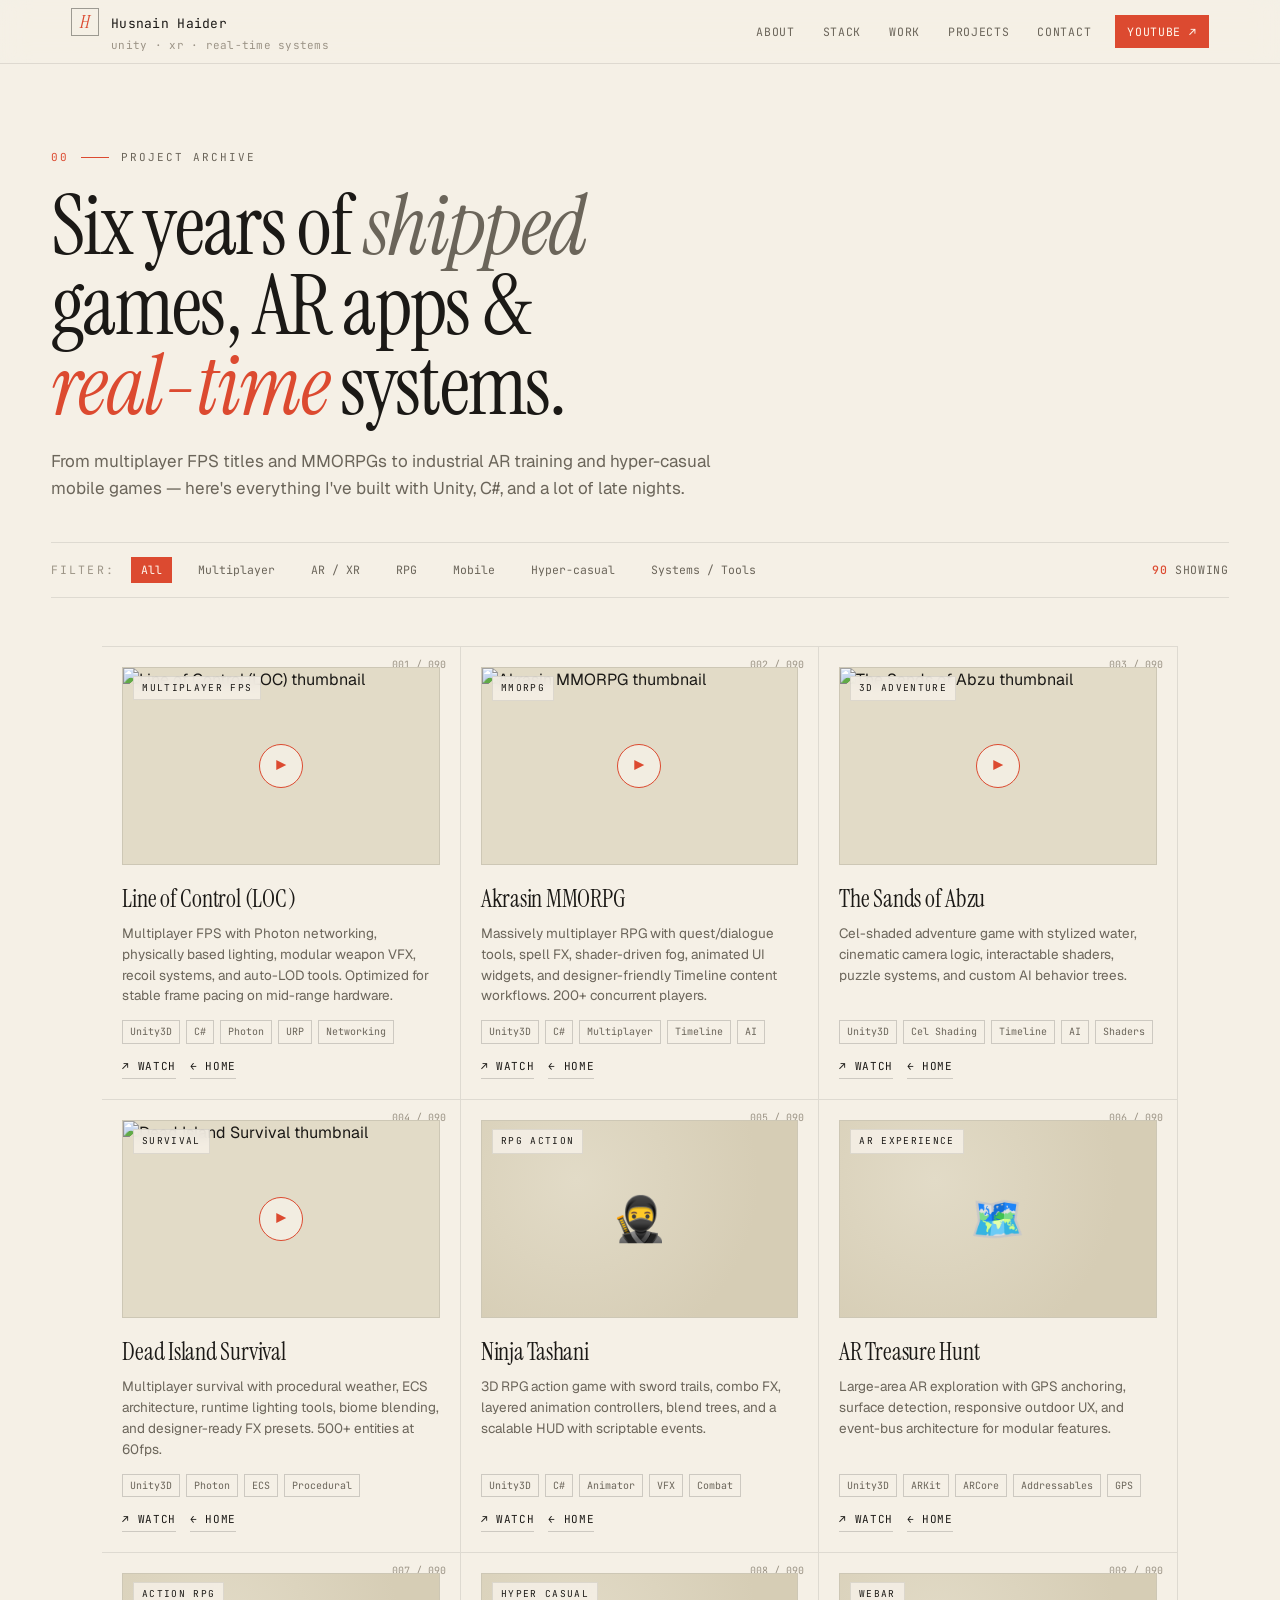
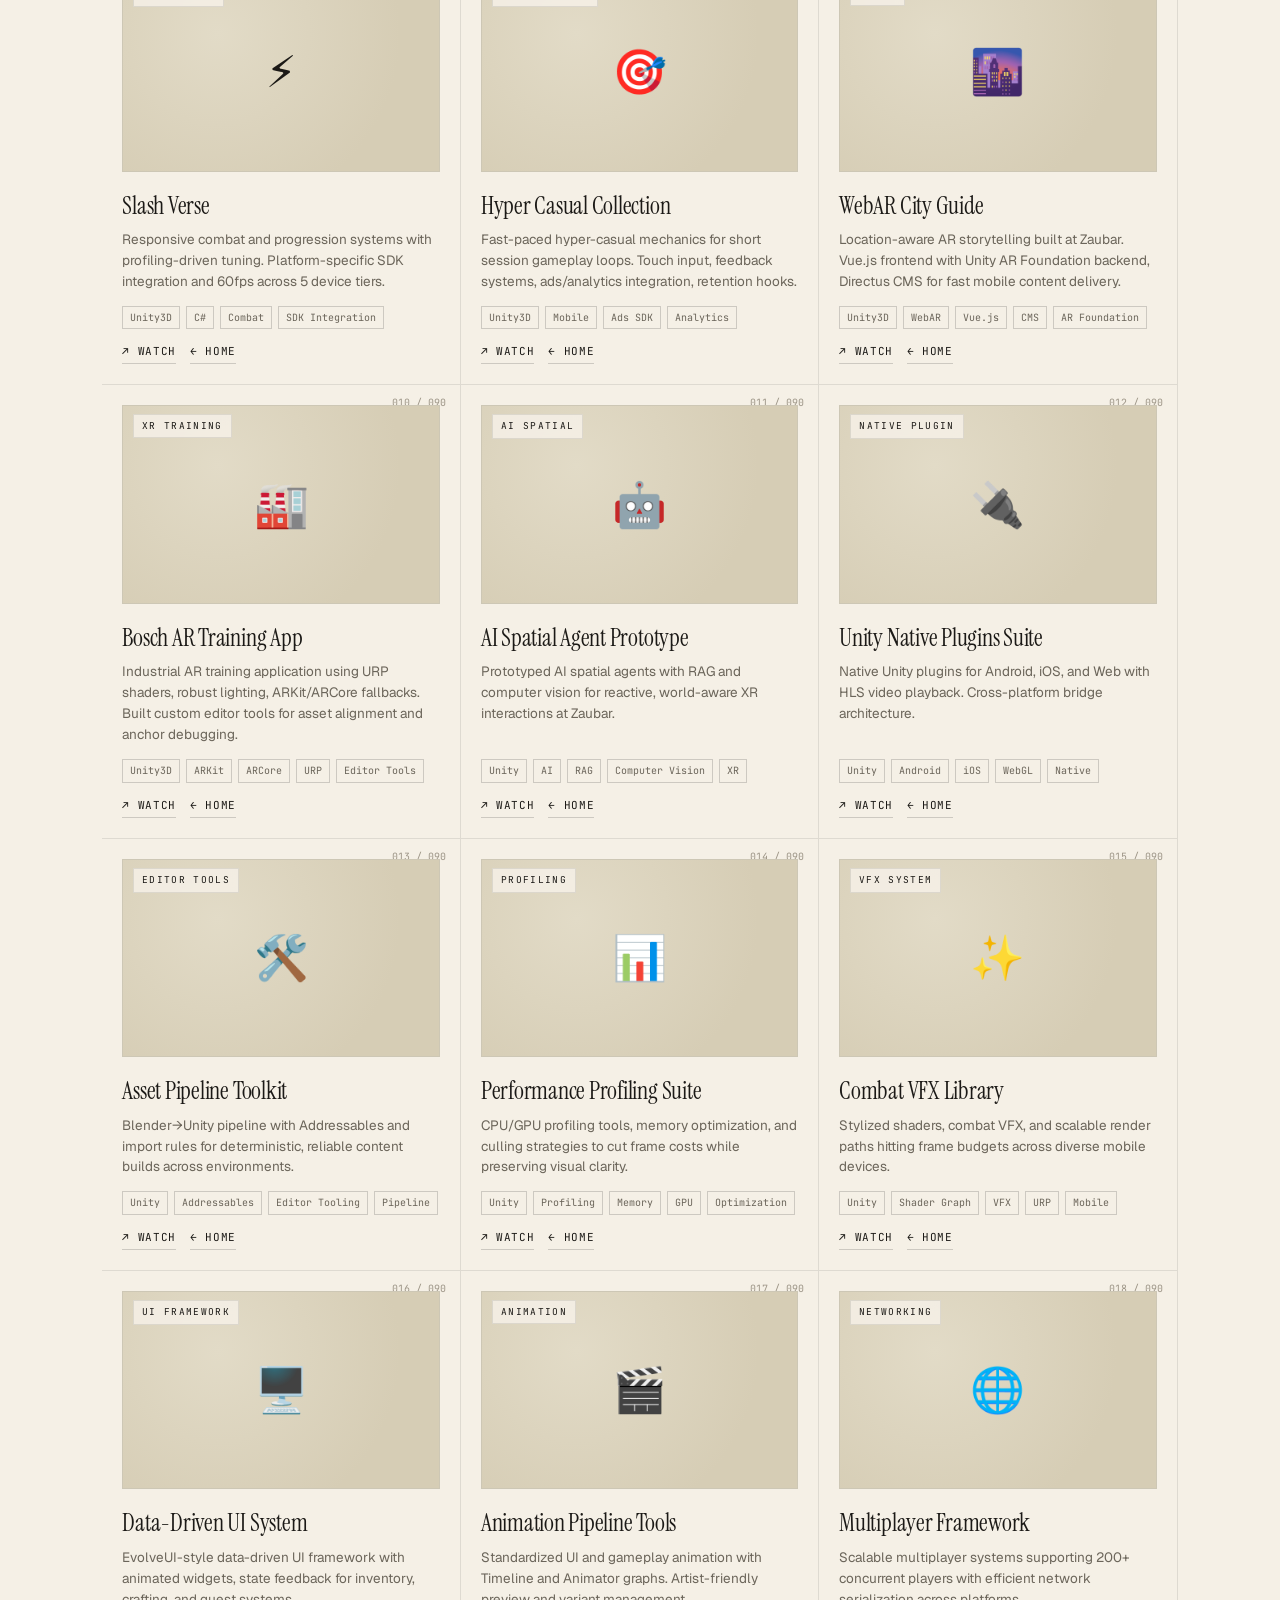
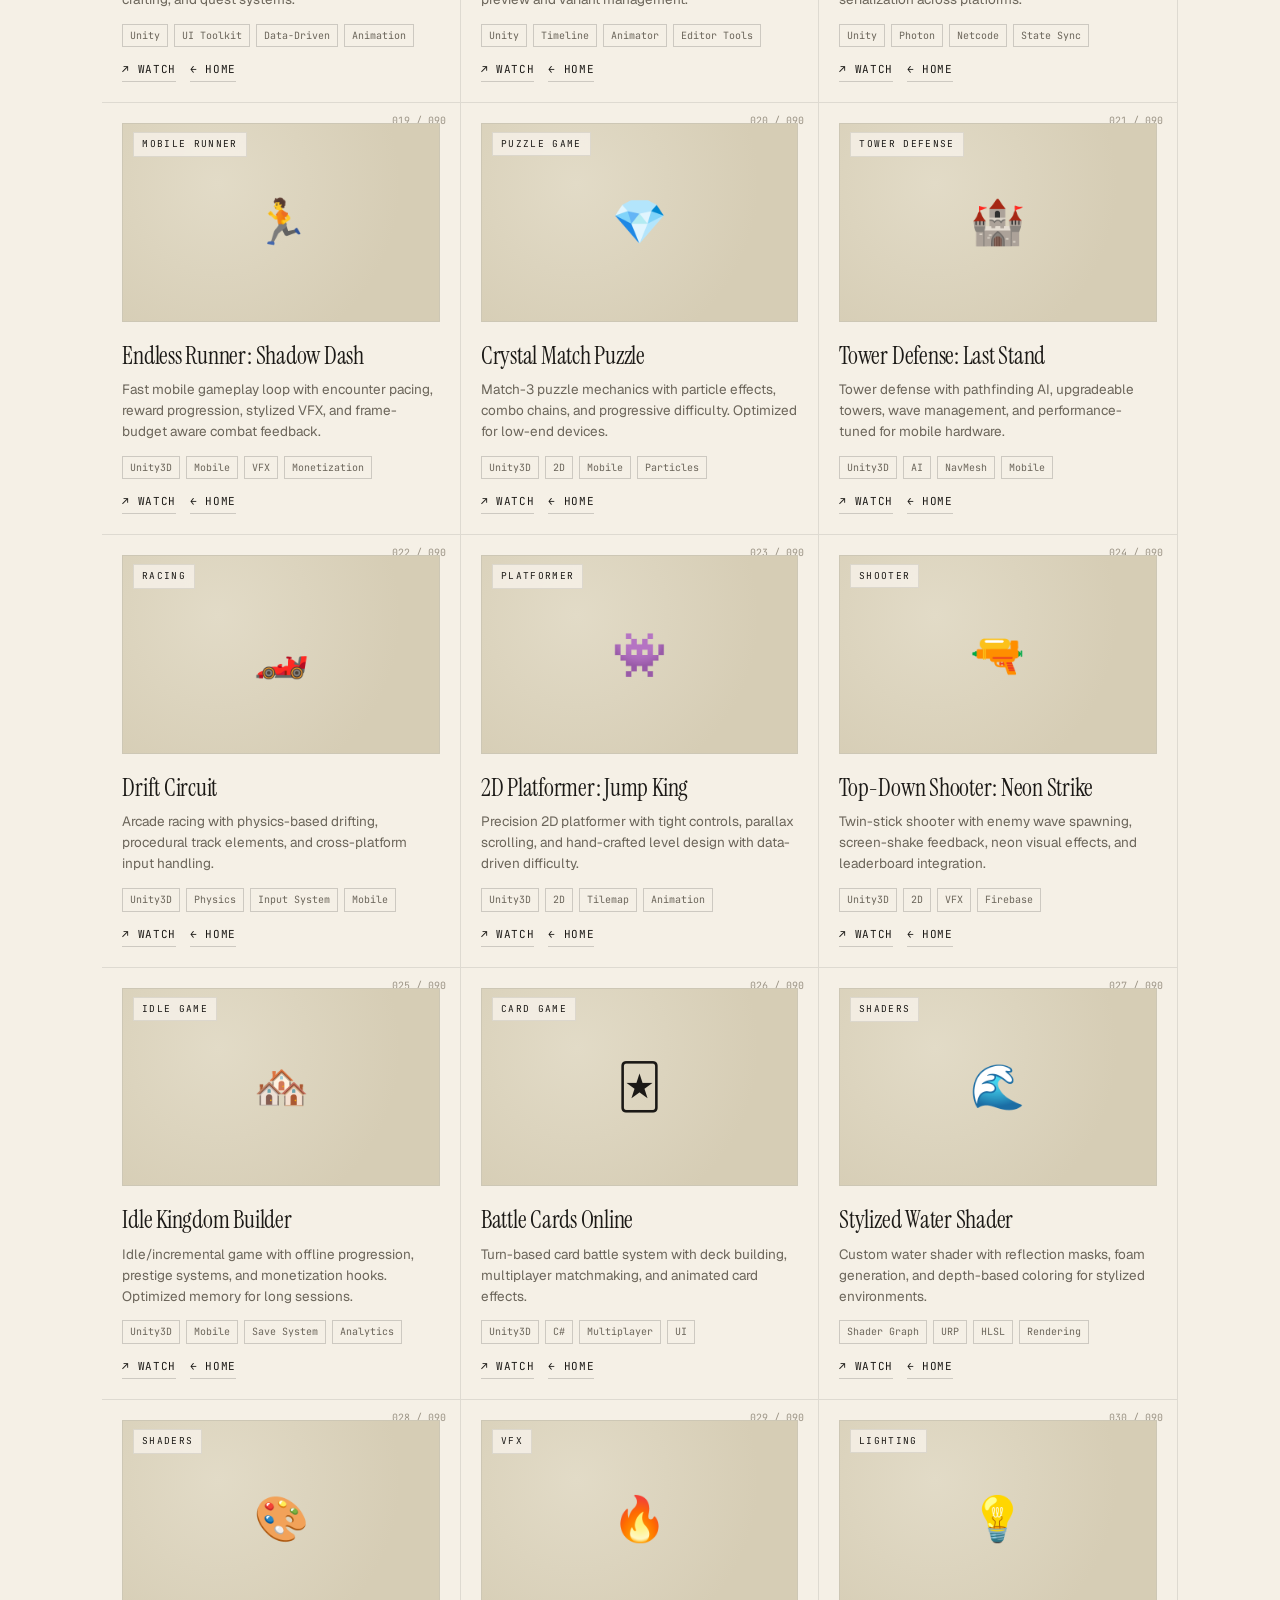
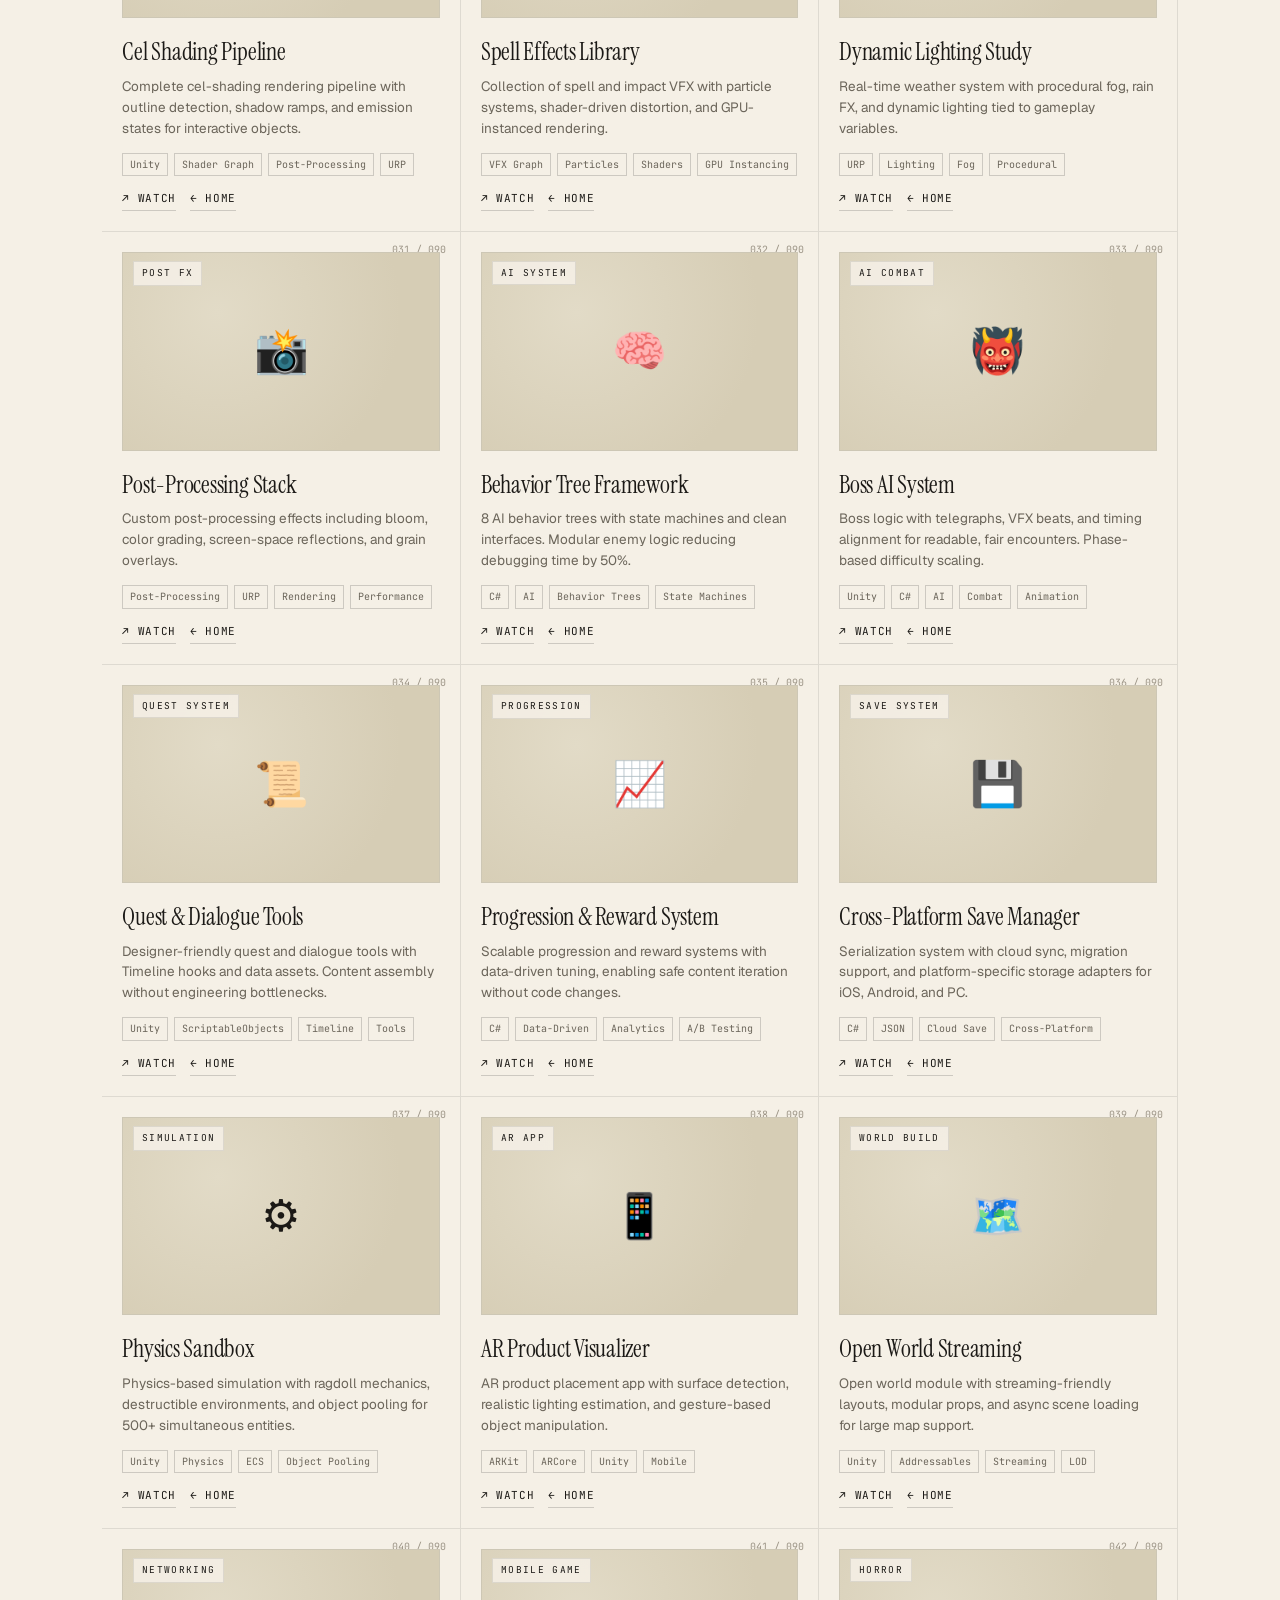
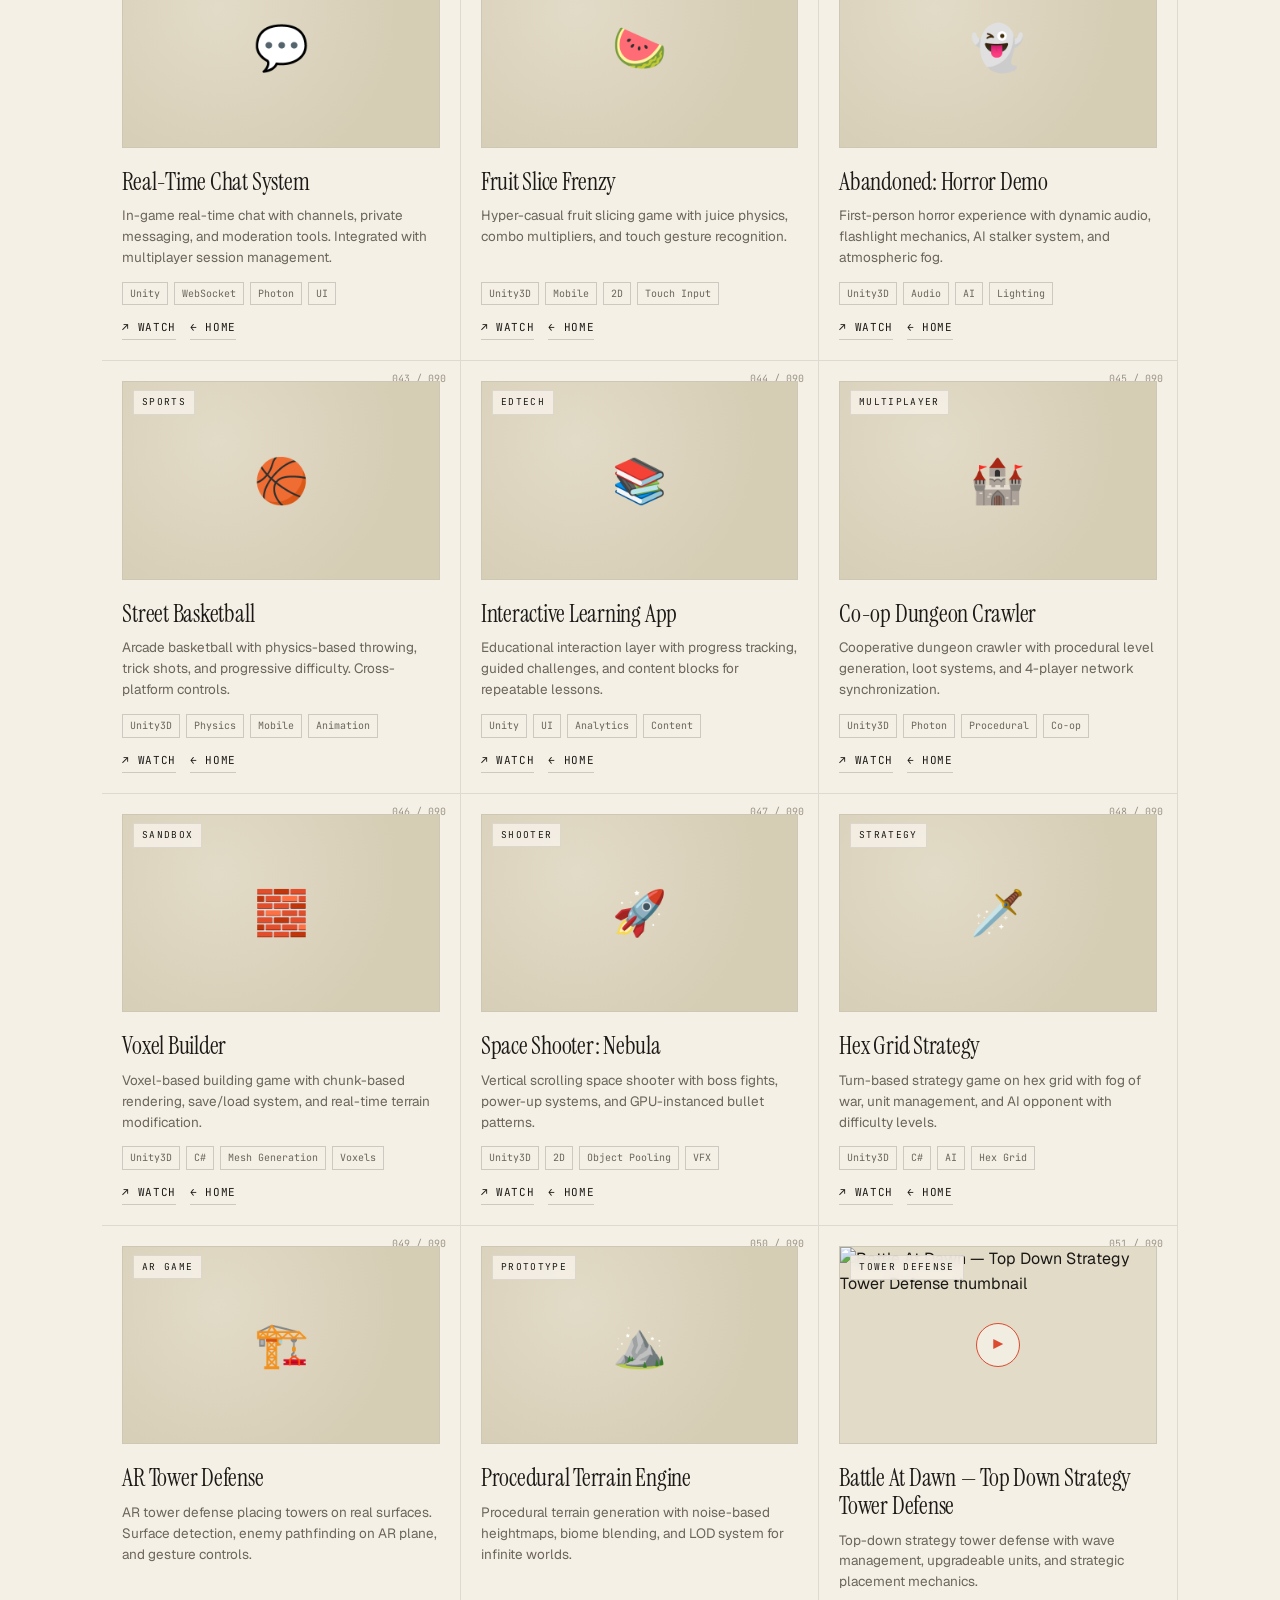
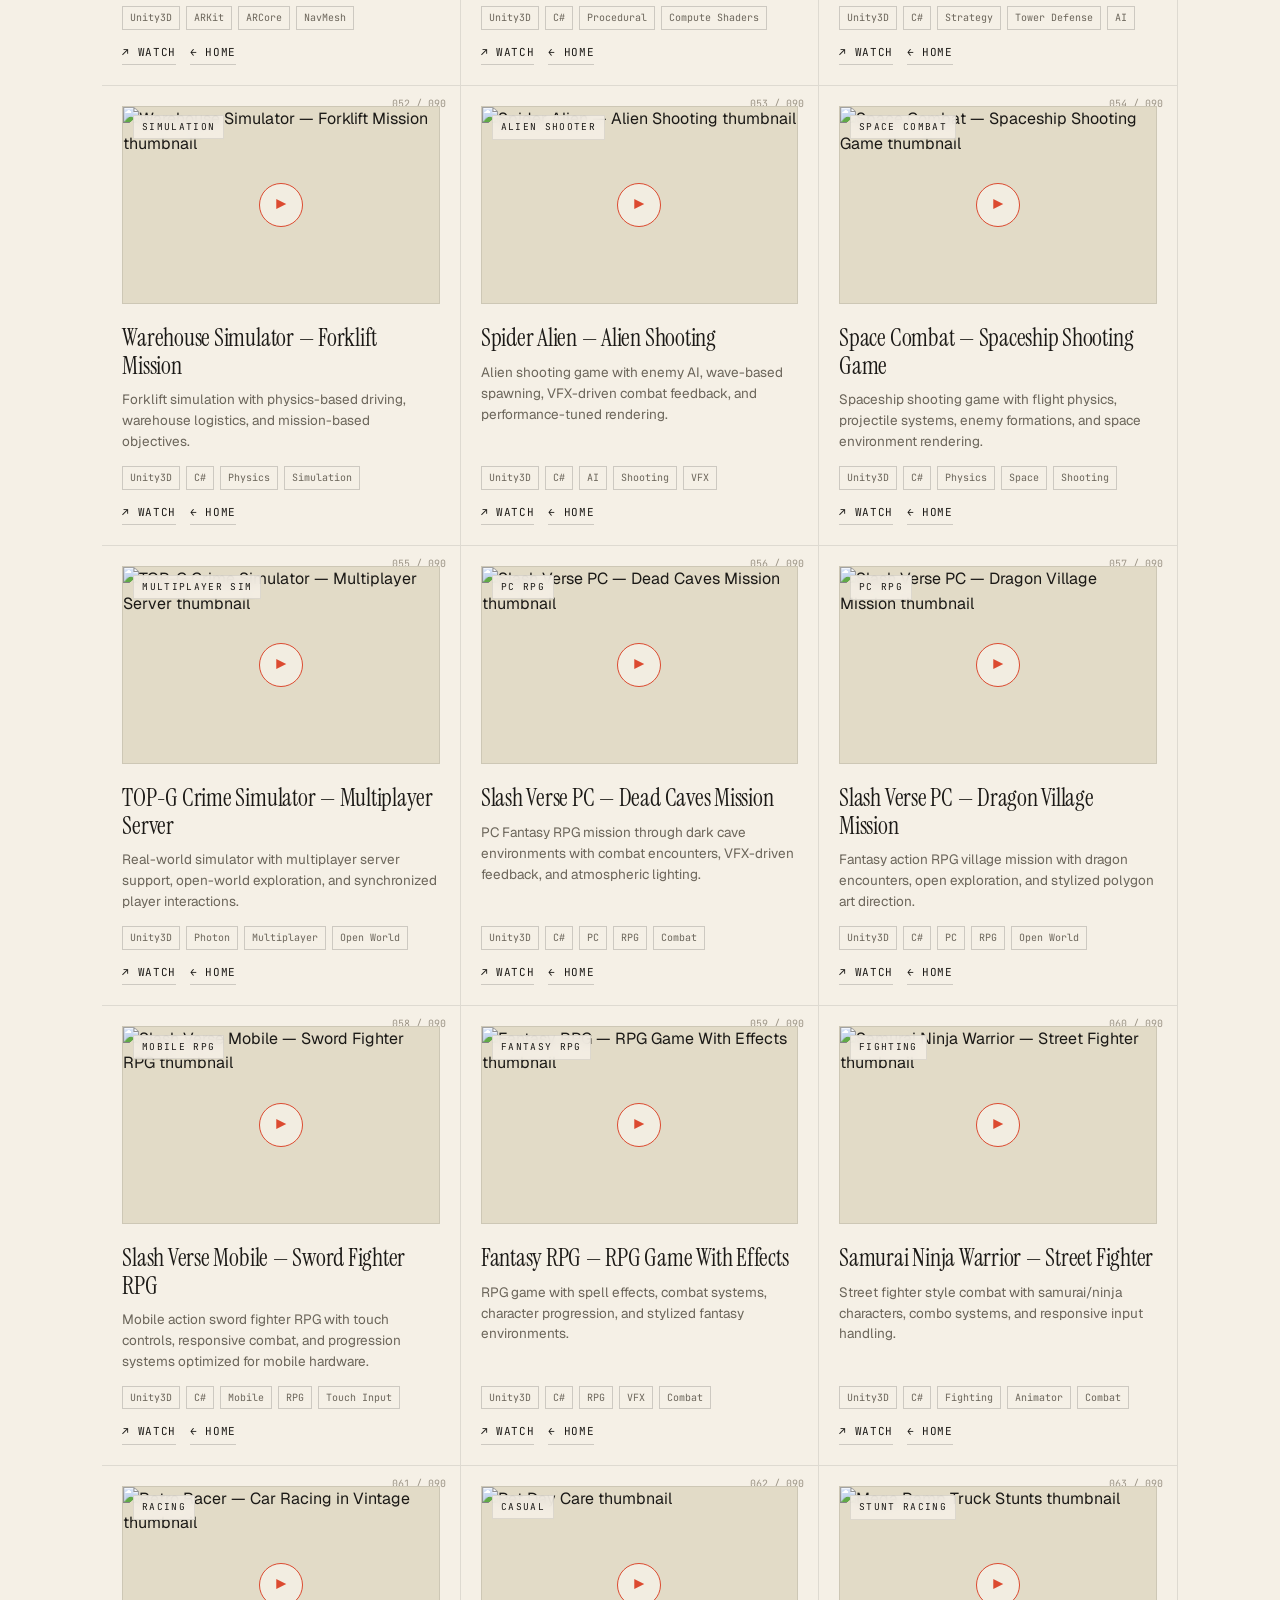
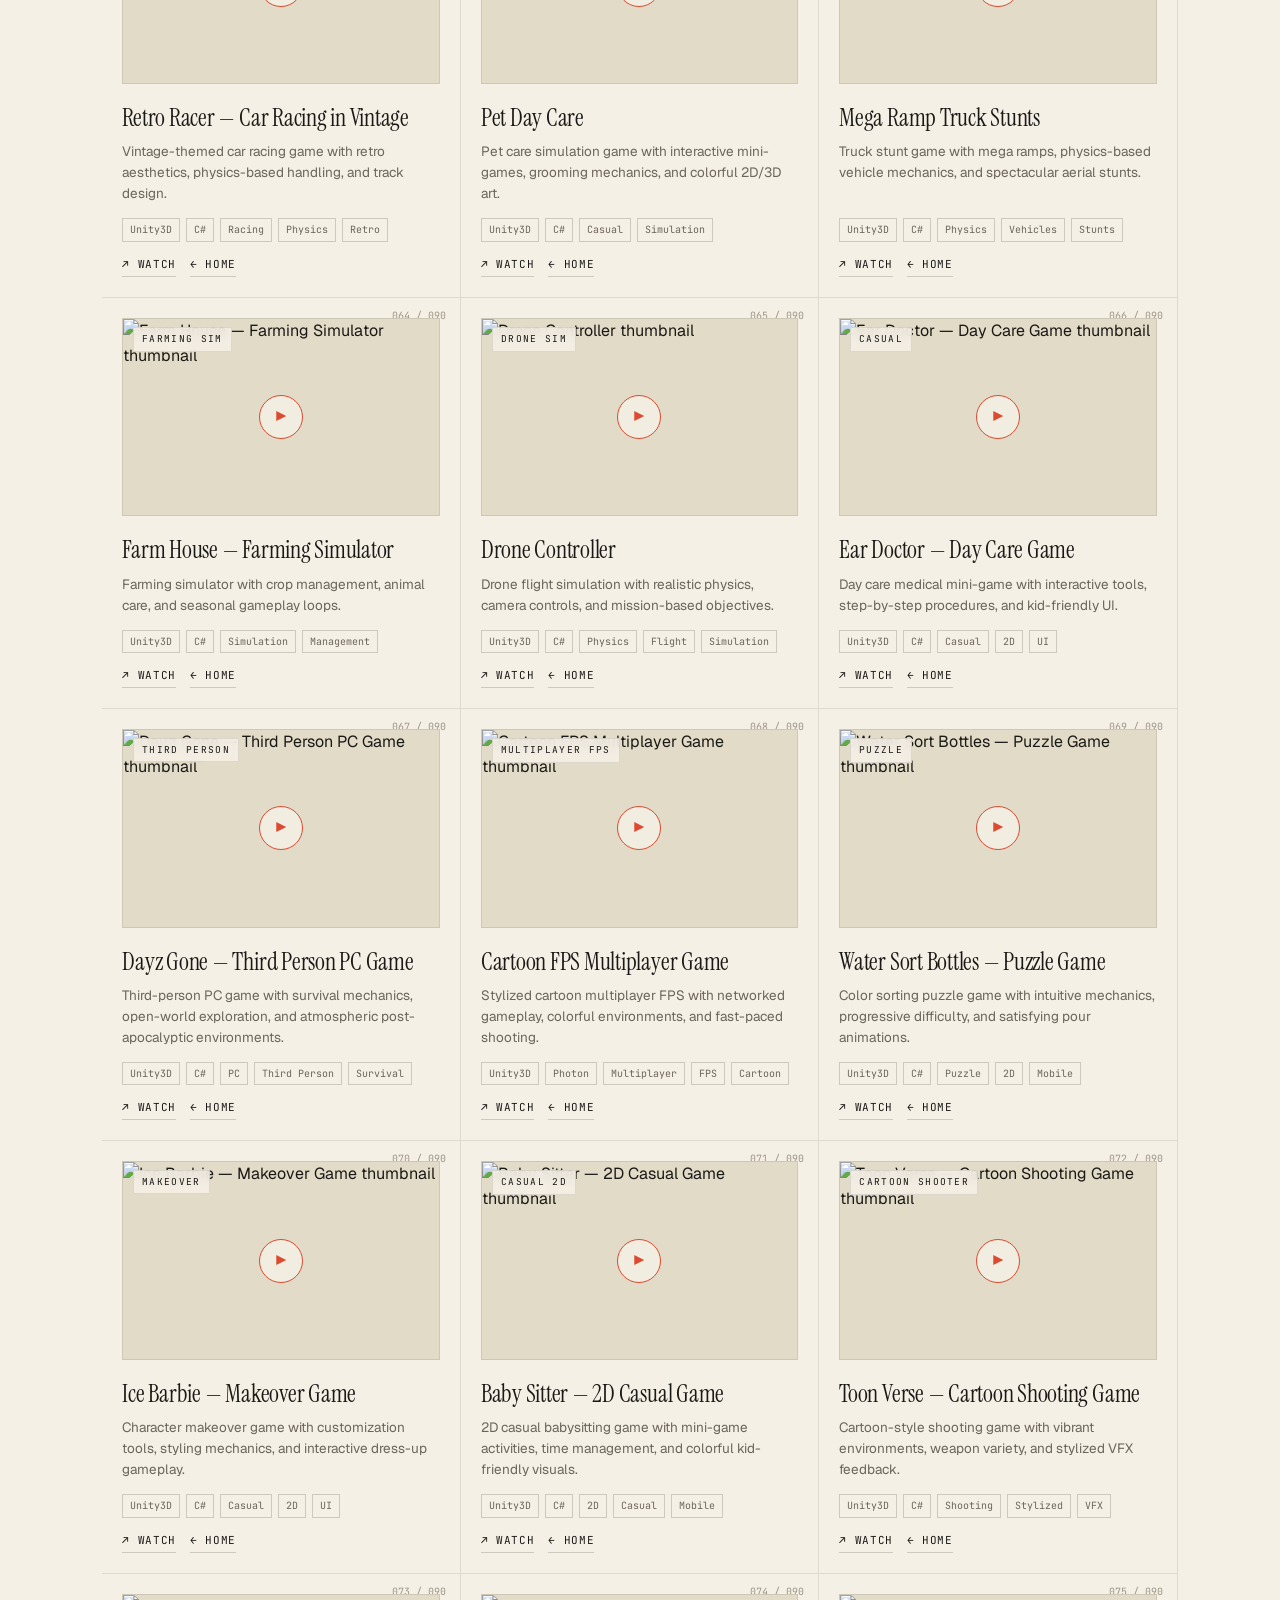
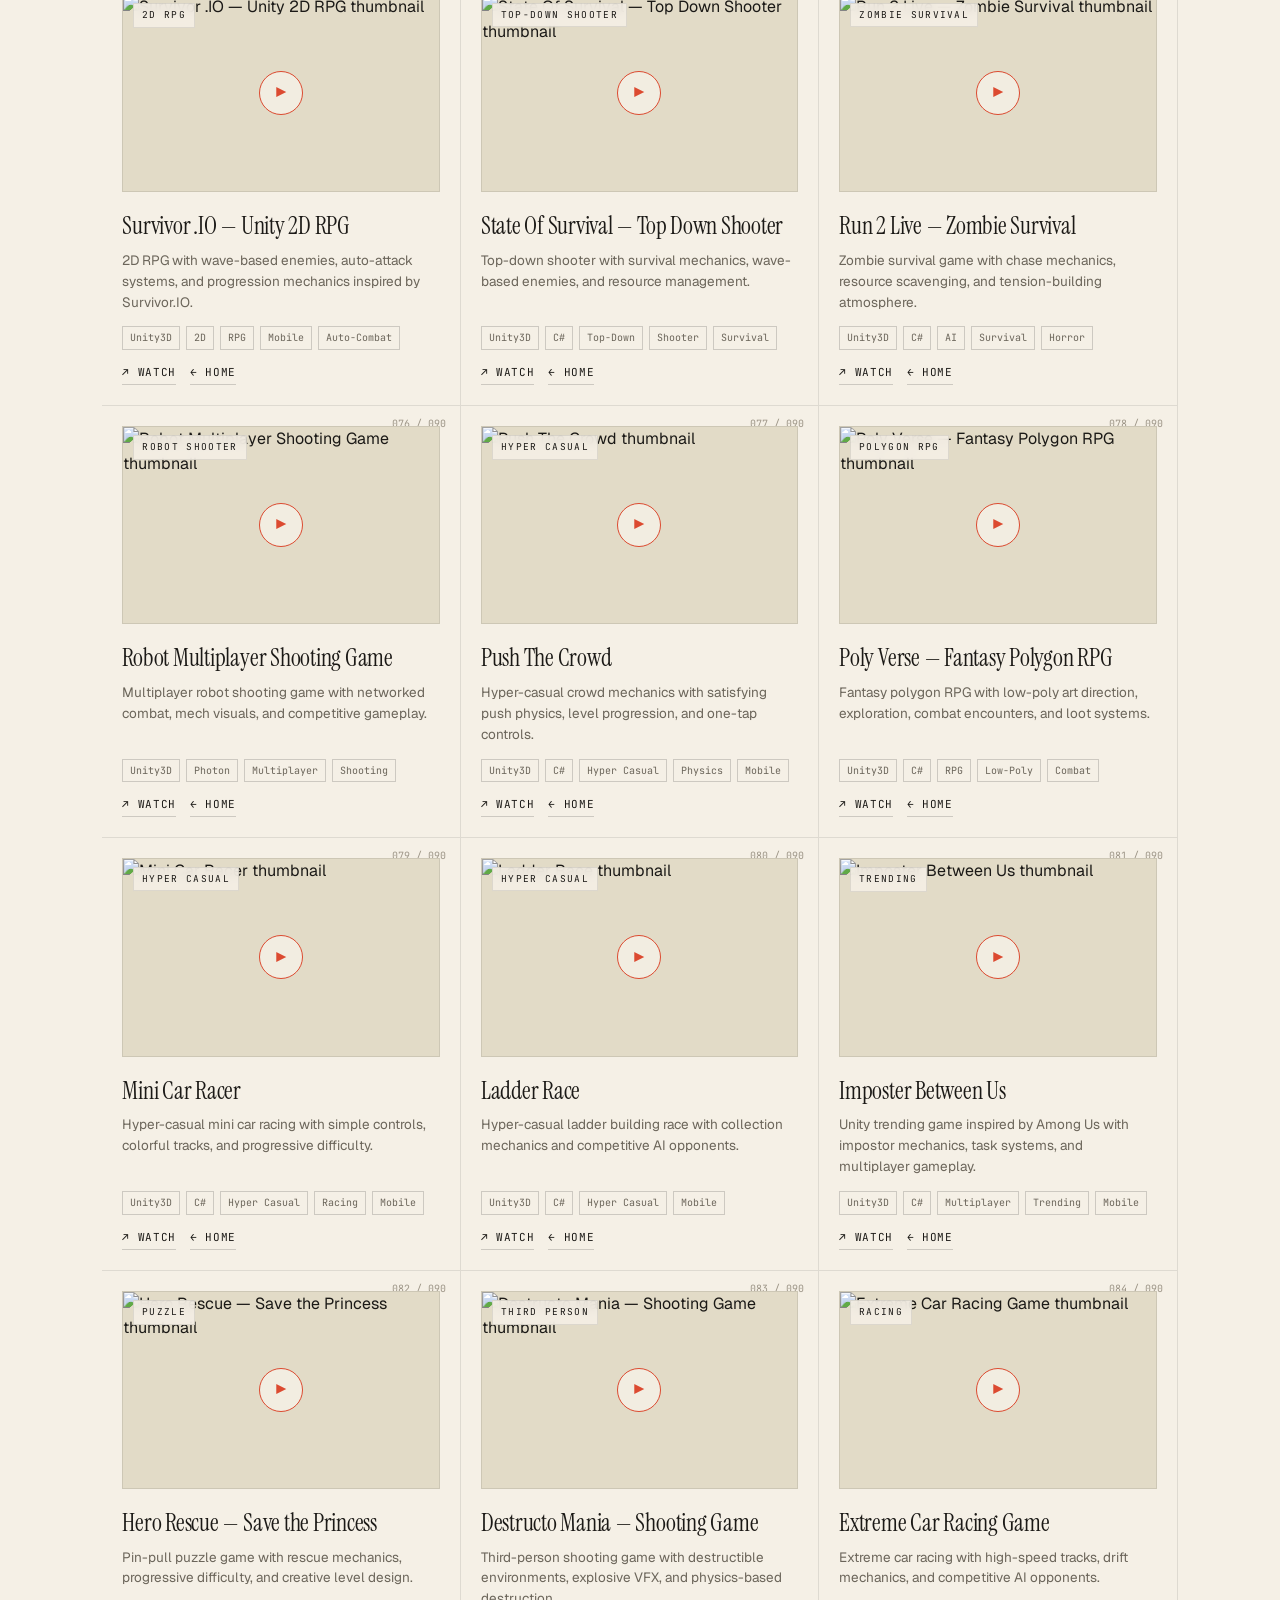
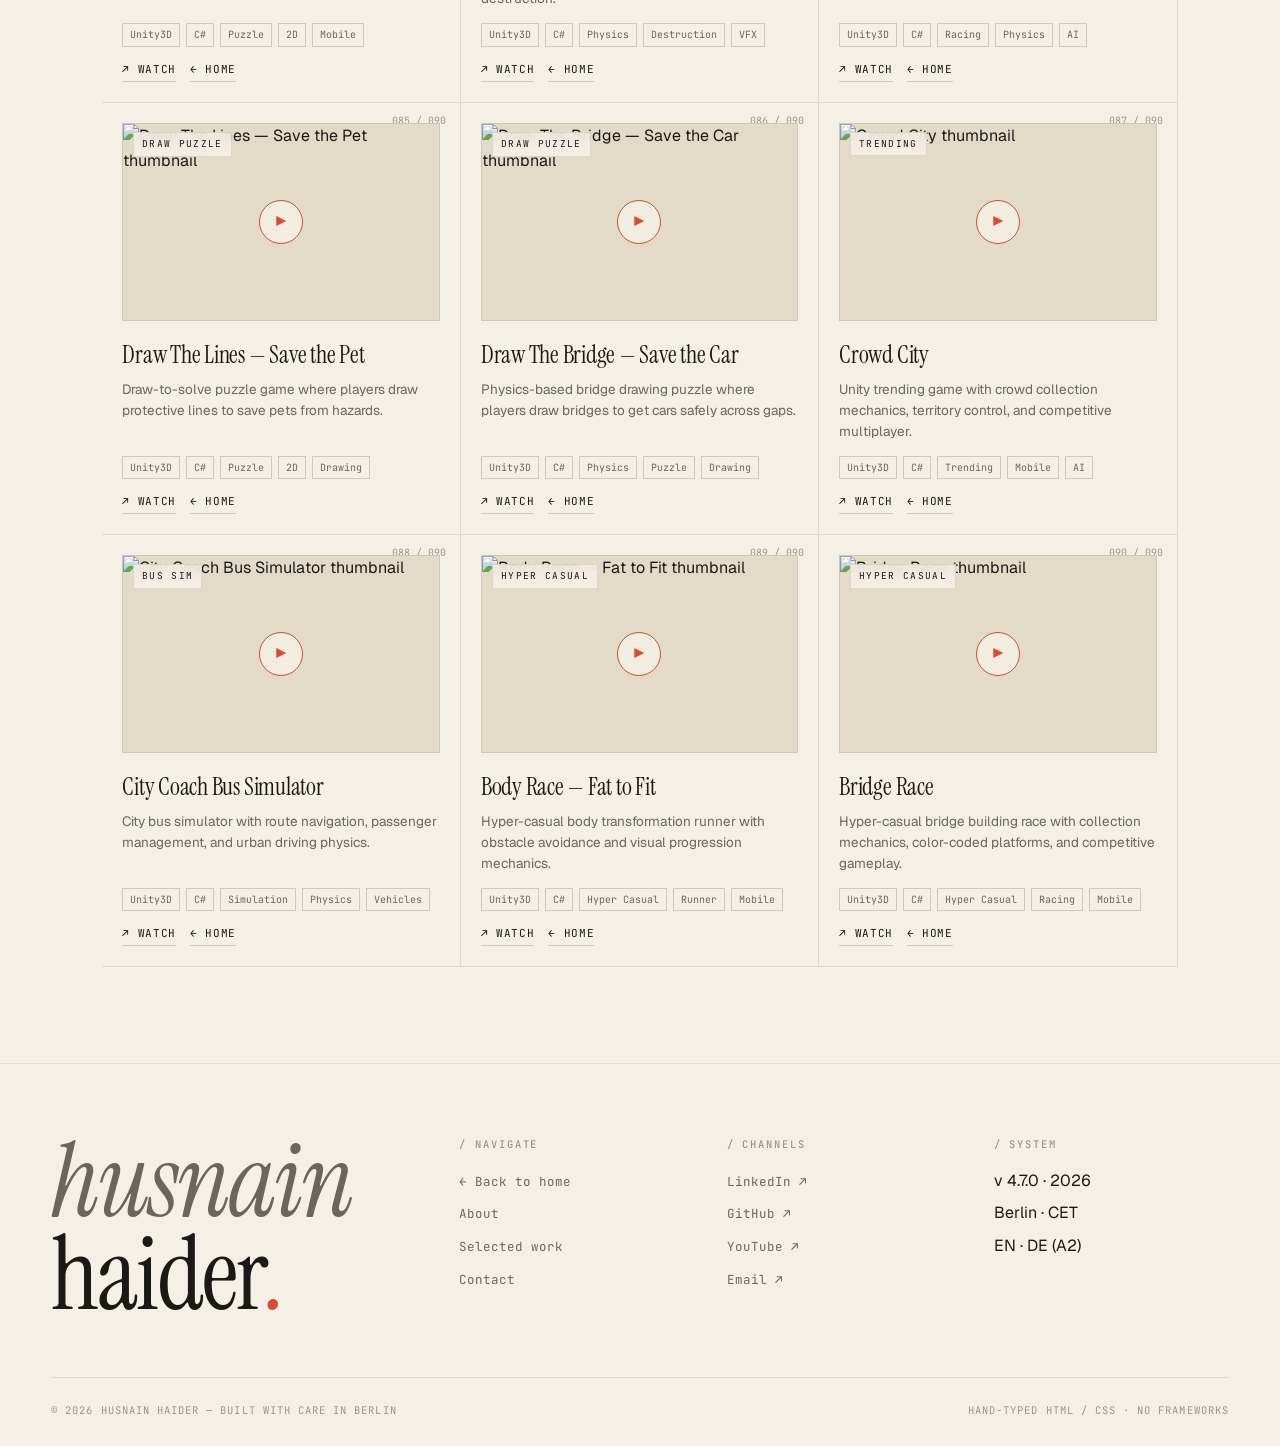
==== commit dc6dd10b: "more design refinement" ====
--- a/projects.html
+++ b/projects.html
@@ -23,52 +23,12 @@
 
 <link rel="preconnect" href="https://fonts.googleapis.com">
 <link rel="preconnect" href="https://fonts.gstatic.com" crossorigin>
-<link href="https://fonts.googleapis.com/css2?family=Fraunces:ital,opsz,wght,SOFT@0,9..144,300..700,30..100;1,9..144,300..700,30..100&family=Inter+Tight:wght@300;400;500;600&family=JetBrains+Mono:wght@400;500&display=swap" rel="stylesheet">
+<link href="https://fonts.googleapis.com/css2?family=Geist:wght@300;400;500;600&family=Instrument+Serif:ital@0;1&family=JetBrains+Mono:wght@400;500&display=swap" rel="stylesheet">
 
 <link rel="stylesheet" href="assets/css/main.css">
 </head>
 <body>
 
-<div class="cursor-dot"></div>
-<div class="cursor-ring"></div>
-<div class="grain" aria-hidden="true"></div>
-
-<!-- HUD -->
-<header class="hud" aria-label="System status">
-  <div class="hud-inner">
-    <div class="hud-cell">
-      <span class="hud-dot"></span>
-      <span class="hud-val">SYS:&nbsp;ONLINE</span>
-      <span class="hud-key">/ HSND.4.7</span>
-    </div>
-    <div class="hud-cell hud-ticker">
-      <div class="hud-ticker-track">
-        <span>90+ projects · 2017 — 2026</span>
-        <span>Unity / C# / AR Foundation / Photon / URP</span>
-        <span>Shipped across Mobile, AR, WebGL, PC</span>
-        <span>Available for senior Unity / XR roles</span>
-        <span>90+ projects · 2017 — 2026</span>
-        <span>Unity / C# / AR Foundation / Photon / URP</span>
-        <span>Shipped across Mobile, AR, WebGL, PC</span>
-        <span>Available for senior Unity / XR roles</span>
-      </div>
-    </div>
-    <div class="hud-cell">
-      <span class="hud-key">SEC:</span>
-      <span class="hud-val">ARCHIVE</span>
-    </div>
-    <div class="hud-cell">
-      <span class="hud-key">UP:</span>
-      <span class="hud-val" data-uptime>00:00</span>
-    </div>
-    <div class="hud-cell">
-      <span class="hud-val" data-clock>00:00:00 UTC</span>
-    </div>
-    <span class="hud-progress" data-progress></span>
-  </div>
-</header>
-
-<!-- Nav -->
 <nav class="nav" aria-label="Primary navigation">
   <div class="nav-inner">
     <a href="index.html" class="nav-brand">
@@ -92,17 +52,8 @@
   </div>
 </nav>
 
-<!-- Side rails -->
-<aside class="rail rail-l" aria-hidden="true">
-  <span class="rail-text">Archive · 90+ titles · 2017–2026</span>
-</aside>
-<aside class="rail rail-r" aria-hidden="true">
-  <span class="rail-text">Browse / Filter / Watch</span>
-</aside>
-
 <main>
-  <!-- Archive hero -->
-  <section class="page-section archive-hero">
+  <section class="archive-hero">
     <div class="inner">
       <span class="section-tag reveal"><span class="num">00</span><span class="tick"></span>Project archive</span>
       <h1 class="reveal">
@@ -128,15 +79,13 @@
     </div>
   </section>
 
-  <!-- Archive grid -->
-  <section class="page-section" style="padding-top:0;" id="archive">
+  <section style="padding: 0 var(--pagepad) 96px;" id="archive">
     <div class="inner">
       <div id="archiveGrid" class="archive-grid"></div>
     </div>
   </section>
 </main>
 
-<!-- Footer -->
 <footer>
   <div class="inner">
     <div class="footer-grid">
@@ -168,7 +117,6 @@
           <li>v 4.7.0 · 2026</li>
           <li>Berlin · CET</li>
           <li>EN · DE (A2)</li>
-          <li>HSND.<span style="color:var(--accent)">0001</span></li>
         </ul>
       </div>
     </div>
@@ -190,24 +138,30 @@
 
   function render(list) {
     grid.innerHTML = list.map((p) => {
-      const num = String(projects.indexOf(p) + 1).padStart(3, '0');
+      const idx = projects.indexOf(p);
+      const num = String(idx + 1).padStart(3, '0');
       const hasVideo = !!p.videoId;
+      const watch = p.ytLink || 'https://www.youtube.com/@Hucnain/videos';
+
       const preview = hasVideo
-        ? `<span class="preview-tag"><span class="dot"></span>${p.tag}</span>
-           <iframe src="https://www.youtube.com/embed/${p.videoId}" title="${p.title}" allow="accelerometer; autoplay; clipboard-write; encrypted-media; gyroscope; picture-in-picture" allowfullscreen loading="lazy"></iframe>`
-        : `<span class="preview-tag"><span class="dot"></span>${p.tag}</span>
+        ? `<span class="preview-tag">${p.tag}</span>
+           <a href="${watch}" target="_blank" aria-label="Watch ${p.title}" style="display:block; width:100%; height:100%;">
+             <img src="https://img.youtube.com/vi/${p.videoId}/hqdefault.jpg" alt="${p.title} thumbnail" loading="lazy">
+             <span class="play" aria-hidden="true">▶</span>
+           </a>`
+        : `<span class="preview-tag">${p.tag}</span>
            <div class="ph"><span>${p.icon || '🎮'}</span></div>`;
-      const watch = p.ytLink || 'https://www.youtube.com/@Hucnain/videos';
+
       return `
-        <article class="archive-card" id="project-${String(projects.indexOf(p) + 1).padStart(2,'0')}" data-tag="${p.tag}" data-tech="${p.tech.join(',')}">
+        <article class="archive-card" id="project-${String(idx + 1).padStart(2,'0')}" data-tag="${p.tag}" data-tech="${p.tech.join(',')}">
           <span class="num">${num} / ${String(total).padStart(3, '0')}</span>
           <div class="preview">${preview}</div>
           <h2>${p.title}</h2>
           <p>${p.desc}</p>
           <div class="tech">${p.tech.map(t => `<span>${t}</span>`).join('')}</div>
           <div class="card-links">
-            <a href="${watch}" target="_blank" data-hover>↗ Watch</a>
-            <a href="index.html" data-hover>← Home</a>
+            <a href="${watch}" target="_blank">↗ Watch</a>
+            <a href="index.html">← Home</a>
           </div>
         </article>`;
     }).join('');
@@ -215,7 +169,6 @@
   render(projects);
   document.getElementById('filterCount').textContent = total;
 
-  // Filtering
   const matchers = {
     all:          () => true,
     MULTIPLAYER:  p => /MULTIPLAYER|MMORPG|CO-OP|NETWORK/i.test(p.tag) || /Multiplayer|Photon|Netcode/i.test(p.tech.join(' ')),
@@ -231,16 +184,12 @@
       document.querySelectorAll('.filter-btn').forEach(b => b.classList.remove('active'));
       btn.classList.add('active');
       const key = btn.dataset.filter;
-      const m   = matchers[key] || matchers.all;
+      const m = matchers[key] || matchers.all;
       const filtered = projects.filter(m);
       render(filtered);
       document.getElementById('filterCount').textContent = filtered.length;
     });
   });
-
-  // Re-trigger reveal observer for newly inserted cards (they don't need it,
-  // they're below the viewport on load and just appear, but if we want
-  // them animated we can opt in)
 });
 </script>
 </body>
--- a/assets/css/main.css
+++ b/assets/css/main.css
@@ -1,45 +1,41 @@
 /* =========================================================
    HUSNAIN HAIDER — PORTFOLIO
-   Editorial brutalism + game-engine HUD
+   Light editorial · paper + ink + terracotta
    ========================================================= */
 
 *, *::before, *::after { margin: 0; padding: 0; box-sizing: border-box; }
 
 :root {
-  /* Color — warm near-black + cream + electric lime */
-  --bg:           #0A0908;
-  --bg-2:         #110F0D;
-  --bg-3:         #181612;
-  --bg-4:         #1F1C17;
-  --ink:          #ECE6D7;
-  --ink-dim:      #8C8576;
-  --ink-faint:    #524C42;
-  --rule:         rgba(236,230,215,0.08);
-  --rule-2:       rgba(236,230,215,0.14);
-  --rule-strong:  rgba(236,230,215,0.30);
-  --accent:       #D4FF3A;       /* electric lime */
-  --accent-deep:  #8FA626;
-  --accent-soft:  rgba(212,255,58,0.12);
-  --warm:         #FF6B35;        /* sparingly — status only */
-
-  /* Type */
-  --display: 'Fraunces', 'Times New Roman', serif;
-  --sans:    'Inter Tight', system-ui, sans-serif;
+  /* Color — warm paper + deep ink + terracotta */
+  --bg:           #F5F0E6;
+  --bg-2:         #ECE6D7;
+  --bg-3:         #E2DBC7;
+  --bg-4:         #D6CDB5;
+  --ink:          #1B1916;
+  --ink-dim:      #6B655A;
+  --ink-faint:    #9C9486;
+  --rule:         rgba(27,25,22,0.10);
+  --rule-2:       rgba(27,25,22,0.18);
+  --rule-strong:  rgba(27,25,22,0.40);
+  --accent:       #DC4A30;
+  --accent-deep:  #A93620;
+  --accent-soft:  rgba(220,74,48,0.10);
+  --accent-fg:    #FFF8EE;   /* text color on accent backgrounds */
+
+  --display: 'Instrument Serif', Georgia, 'Times New Roman', serif;
+  --sans:    'Geist', system-ui, -apple-system, sans-serif;
   --mono:    'JetBrains Mono', ui-monospace, monospace;
 
-  /* Layout */
-  --hud-h:    34px;
-  --rail:     56px;
-  --maxw:     1320px;
-  --gutter:   24px;
+  --nav-h:    64px;
+  --maxw:     1240px;
   --pagepad:  clamp(20px, 4vw, 56px);
 
-  /* Motion */
   --ease:     cubic-bezier(0.22, 1, 0.36, 1);
   --ease-out: cubic-bezier(0.16, 1, 0.3, 1);
 }
 
 html { scroll-behavior: smooth; font-size: 16px; background: var(--bg); }
+section[id] { scroll-margin-top: calc(var(--nav-h) + 8px); }
 body {
   font-family: var(--sans);
   background: var(--bg);
@@ -48,125 +44,21 @@
   -webkit-font-smoothing: antialiased;
   text-rendering: optimizeLegibility;
   overflow-x: hidden;
-  font-feature-settings: 'ss01', 'cv11';
-}
-@media (hover: hover) { body { cursor: none; } }
+}
 
 a { color: inherit; text-decoration: none; }
-button { font: inherit; cursor: inherit; background: none; border: none; color: inherit; }
+button { font: inherit; cursor: pointer; background: none; border: none; color: inherit; }
 img { display: block; max-width: 100%; }
-::selection { background: var(--accent); color: var(--bg); }
-
-/* === Custom cursor (desktop only) ============================ */
-.cursor-dot, .cursor-ring {
-  position: fixed; top: 0; left: 0; z-index: 9999;
-  pointer-events: none;
-  will-change: transform;
-}
-.cursor-dot {
-  width: 5px; height: 5px;
-  background: var(--accent);
-  border-radius: 50%;
-  transform: translate(-50%, -50%);
-  mix-blend-mode: difference;
-}
-.cursor-ring {
-  width: 32px; height: 32px;
-  border: 1px solid rgba(212,255,58,0.55);
-  border-radius: 50%;
-  transform: translate(-50%, -50%);
-  transition: width 0.22s var(--ease), height 0.22s var(--ease), border-color 0.18s;
-}
-.cursor-ring.hov {
-  width: 64px; height: 64px;
-  border-color: var(--accent);
-}
-@media (hover: none), (pointer: coarse) {
-  .cursor-dot, .cursor-ring { display: none; }
-}
-
-/* === Grain overlay ============================================ */
-.grain {
-  position: fixed; inset: 0; z-index: 2; pointer-events: none;
-  opacity: 0.05; mix-blend-mode: overlay;
-  background-image: url("data:image/svg+xml;utf8,<svg xmlns='http://www.w3.org/2000/svg' width='240' height='240'><filter id='n'><feTurbulence type='fractalNoise' baseFrequency='0.95' numOctaves='2' stitchTiles='stitch'/></filter><rect width='100%25' height='100%25' filter='url(%23n)'/></svg>");
-}
-
-/* === HUD top bar ============================================== */
-.hud {
-  position: fixed; top: 0; left: 0; right: 0; height: var(--hud-h);
-  z-index: 60;
-  background: rgba(10,9,8,0.85);
-  backdrop-filter: blur(14px) saturate(1.2);
-  border-bottom: 1px solid var(--rule);
-  font-family: var(--mono);
-  font-size: 10.5px;
-  letter-spacing: 0.08em;
-  text-transform: uppercase;
-  color: var(--ink-dim);
-}
-.hud-inner {
-  display: grid;
-  grid-template-columns: minmax(160px, 220px) 1fr minmax(120px,160px) minmax(100px,130px) 90px;
-  height: 100%;
-}
-.hud-cell {
-  display: flex; align-items: center; gap: 8px;
-  padding: 0 14px;
-  border-right: 1px solid var(--rule);
-  white-space: nowrap;
-  overflow: hidden;
-}
-.hud-cell:last-child { border-right: 0; }
-.hud-key { color: var(--ink-faint); }
-.hud-val { color: var(--ink); }
-.hud-dot {
-  width: 6px; height: 6px; border-radius: 50%;
-  background: var(--accent);
-  box-shadow: 0 0 10px var(--accent);
-  animation: pulse 2s ease-in-out infinite;
-  flex-shrink: 0;
-}
-@keyframes pulse {
-  0%, 100% { opacity: 1; transform: scale(1); }
-  50% { opacity: 0.4; transform: scale(0.7); }
-}
-.hud-ticker {
-  position: relative;
-  width: 100%; height: 100%;
-  overflow: hidden;
-  display: flex; align-items: center;
-}
-.hud-ticker-track {
-  display: inline-flex; gap: 36px;
-  animation: marquee 38s linear infinite;
-  white-space: nowrap;
-  padding-left: 14px;
-}
-.hud-ticker-track span { color: var(--ink-dim); }
-.hud-ticker-track span::before {
-  content: '◆ '; color: var(--accent); margin-right: 6px; font-size: 9px;
-}
-@keyframes marquee {
-  from { transform: translateX(0); }
-  to   { transform: translateX(-50%); }
-}
-.hud-progress {
-  position: absolute; left: 0; bottom: -1px;
-  height: 1px; background: var(--accent);
-  width: 0%;
-  transition: width 0.15s linear;
-}
-
-/* === Main nav (secondary, below HUD) =========================== */
+::selection { background: var(--accent); color: var(--accent-fg); }
+
+/* === Nav ============================================ */
 .nav {
   position: fixed;
-  top: var(--hud-h);
-  left: 0; right: 0;
+  top: 0; left: 0; right: 0;
   z-index: 50;
-  height: 64px;
-  background: rgba(10,9,8,0.70);
-  backdrop-filter: blur(16px) saturate(1.2);
+  height: var(--nav-h);
+  background: rgba(245,240,230,0.82);
+  backdrop-filter: blur(14px) saturate(1.2);
   border-bottom: 1px solid var(--rule);
 }
 .nav-inner {
@@ -174,6 +66,8 @@
   padding: 0 var(--pagepad);
   display: flex; align-items: center; justify-content: space-between;
   gap: 24px;
+  max-width: var(--maxw);
+  margin: 0 auto;
 }
 .nav-brand {
   display: inline-flex; align-items: baseline; gap: 12px;
@@ -186,8 +80,8 @@
   width: 28px; height: 28px;
   border: 1px solid var(--rule-strong);
   font-family: var(--display);
-  font-weight: 600;
-  font-size: 16px;
+  font-weight: 400;
+  font-size: 18px;
   color: var(--accent);
   font-style: italic;
 }
@@ -204,40 +98,26 @@
   text-transform: uppercase;
   color: var(--ink-dim);
   padding: 8px 12px;
-  position: relative;
   transition: color 0.2s;
 }
-.nav-links a::before {
-  content: counter(navi, decimal-leading-zero) '.';
-  color: var(--ink-faint);
-  margin-right: 6px;
-  font-size: 10px;
-}
-.nav-links { counter-reset: navi; }
-.nav-links a { counter-increment: navi; }
 .nav-links a:hover { color: var(--ink); }
-.nav-links a:hover::after {
-  content: ''; position: absolute;
-  left: 12px; right: 12px; bottom: 4px;
-  height: 1px; background: var(--accent);
-}
 .nav-cta {
   margin-left: 8px;
   font-family: var(--mono);
   font-size: 11.5px;
   letter-spacing: 0.06em;
   text-transform: uppercase;
-  color: var(--bg) !important;
+  color: var(--accent-fg) !important;
   background: var(--accent);
   padding: 10px 16px;
   display: inline-flex; align-items: center; gap: 8px;
-  transition: transform 0.2s var(--ease), box-shadow 0.2s;
+  transition: transform 0.2s var(--ease), box-shadow 0.2s, background 0.2s;
 }
 .nav-cta:hover {
+  background: var(--accent-deep);
   transform: translateY(-1px);
-  box-shadow: 0 8px 24px rgba(212,255,58,0.20);
-}
-.nav-cta::after { display: none !important; }
+  box-shadow: 0 8px 24px rgba(220,74,48,0.25);
+}
 
 .nav-burger { display: none; }
 
@@ -249,11 +129,10 @@
   }
   .nav-burger span {
     width: 22px; height: 1.5px; background: var(--ink);
-    transition: transform 0.25s, opacity 0.25s;
   }
   .nav-links.open {
     display: flex; flex-direction: column;
-    position: absolute; top: 64px; left: 0; right: 0;
+    position: absolute; top: var(--nav-h); left: 0; right: 0;
     background: var(--bg);
     border-bottom: 1px solid var(--rule);
     padding: 16px var(--pagepad);
@@ -263,55 +142,10 @@
   .nav-cta { margin-left: 0; }
 }
 
-/* === Side rail (vertical labels) ============================== */
-.rail {
-  position: fixed;
-  top: calc(var(--hud-h) + 64px);
-  bottom: 0;
-  width: var(--rail);
-  z-index: 30;
-  border-right: 1px solid var(--rule);
-  display: none;
-}
-.rail-l { left: 0; }
-.rail-r { right: 0; border-right: 0; border-left: 1px solid var(--rule); }
-.rail-text {
-  position: absolute;
-  font-family: var(--mono);
-  font-size: 10.5px;
-  letter-spacing: 0.22em;
-  text-transform: uppercase;
-  color: var(--ink-faint);
-  writing-mode: vertical-rl;
-  transform: rotate(180deg);
-}
-.rail-l .rail-text {
-  bottom: 24px;
-  left: 50%; transform: translateX(-50%) rotate(180deg);
-}
-.rail-r .rail-text {
-  top: 24px;
-  left: 50%; transform: translateX(-50%);
-  writing-mode: vertical-rl;
-}
-.rail-tick {
-  position: absolute; left: 0; right: 0;
-  height: 1px; background: var(--rule);
-}
-@media (min-width: 1100px) {
-  .rail { display: block; }
-}
-
-/* === Page padding =========================================== */
+/* === Page layout =================================== */
 main, footer, .page-section {
   padding-left: var(--pagepad);
   padding-right: var(--pagepad);
-}
-@media (min-width: 1100px) {
-  main, footer, .page-section {
-    padding-left: calc(var(--rail) + var(--pagepad));
-    padding-right: calc(var(--rail) + var(--pagepad));
-  }
 }
 .inner {
   max-width: var(--maxw);
@@ -319,45 +153,22 @@
   width: 100%;
 }
 
-/* === Type ================================================== */
+/* === Type ========================================== */
 h1, h2, h3, h4 {
   font-family: var(--display);
-  font-weight: 500;
-  letter-spacing: -0.02em;
+  font-weight: 400;
+  letter-spacing: -0.01em;
   line-height: 1;
-  font-feature-settings: 'ss01';
-}
-h1 em, h2 em, h3 em, h4 em {
-  font-style: italic;
-  color: var(--ink-dim);
-  font-weight: 400;
-}
-.display-xl {
-  font-family: var(--display);
-  font-size: clamp(56px, 12vw, 188px);
-  font-weight: 400;
-  line-height: 0.88;
-  letter-spacing: -0.045em;
-  font-variation-settings: 'opsz' 144, 'SOFT' 30;
 }
 .display-l {
   font-family: var(--display);
-  font-size: clamp(40px, 6vw, 88px);
-  font-weight: 400;
-  line-height: 0.95;
-  letter-spacing: -0.035em;
-  font-variation-settings: 'opsz' 96, 'SOFT' 30;
-}
-.display-m {
-  font-family: var(--display);
-  font-size: clamp(28px, 3.4vw, 48px);
-  font-weight: 500;
-  line-height: 1.05;
-  letter-spacing: -0.025em;
-  font-variation-settings: 'opsz' 48, 'SOFT' 50;
-}
-.italic { font-style: italic; color: var(--ink); }
-.mono   { font-family: var(--mono); }
+  font-size: clamp(36px, 5.4vw, 76px);
+  font-weight: 400;
+  line-height: 1;
+  letter-spacing: -0.015em;
+}
+em { font-style: italic; color: var(--ink-dim); font-weight: 400; }
+.italic { font-style: italic; }
 .eyebrow {
   font-family: var(--mono);
   font-size: 11px;
@@ -365,21 +176,6 @@
   text-transform: uppercase;
   color: var(--ink-dim);
 }
-.eyebrow .num { color: var(--accent); margin-right: 12px; }
-.eyebrow .sep {
-  display: inline-block;
-  width: 28px; height: 1px;
-  background: var(--rule-strong);
-  vertical-align: middle;
-  margin: 0 10px;
-}
-.lede {
-  font-family: var(--sans);
-  font-size: clamp(16px, 1.4vw, 19px);
-  line-height: 1.55;
-  color: var(--ink);
-  max-width: 60ch;
-}
 .lede-sm {
   font-size: 15px;
   color: var(--ink-dim);
@@ -387,280 +183,59 @@
   max-width: 56ch;
 }
 
-/* === Hero ================================================== */
-.hero {
-  padding-top: calc(var(--hud-h) + 64px + 56px);
-  padding-bottom: 96px;
-  position: relative;
-}
-.hero-inner {
-  max-width: var(--maxw);
-  margin: 0 auto;
-  display: grid;
-  grid-template-columns: 1fr;
-  gap: 48px;
-}
-@media (min-width: 980px) {
-  .hero-inner {
-    grid-template-columns: minmax(0, 1.4fr) minmax(280px, 360px);
-    gap: 64px;
-    align-items: end;
-  }
-}
-.hero-meta-top {
-  display: flex; align-items: center; gap: 14px;
-  margin-bottom: 28px;
-  padding-bottom: 16px;
-  border-bottom: 1px solid var(--rule);
-}
-.hero-status {
-  display: inline-flex; align-items: center; gap: 8px;
-  font-family: var(--mono);
-  font-size: 11px;
-  letter-spacing: 0.12em;
-  text-transform: uppercase;
-  color: var(--ink);
-}
-.hero-status .dot {
-  width: 7px; height: 7px; border-radius: 50%;
-  background: var(--accent);
-  box-shadow: 0 0 14px var(--accent);
-  animation: pulse 2s ease-in-out infinite;
-}
-.hero-meta-spacer { flex: 1; height: 1px; background: var(--rule); }
-.hero-coord {
-  font-family: var(--mono);
-  font-size: 10.5px;
-  color: var(--ink-faint);
-  letter-spacing: 0.08em;
-}
-.hero h1 {
-  font-family: var(--display);
-  font-size: clamp(64px, 13vw, 200px);
-  font-weight: 400;
-  line-height: 0.86;
-  letter-spacing: -0.05em;
-  font-variation-settings: 'opsz' 144, 'SOFT' 30;
-  color: var(--ink);
-}
-.hero h1 .line { display: block; }
-.hero h1 .ink-it {
-  font-style: italic;
-  font-weight: 300;
-  color: var(--ink-dim);
-}
-.hero h1 .accent {
-  color: var(--accent);
-  font-style: italic;
-  font-weight: 400;
-}
-.hero h1 .underline-wrap {
-  position: relative;
-  display: inline-block;
-}
-.hero h1 .underline-wrap::after {
-  content: '';
-  position: absolute; left: 0; right: 6px; bottom: 0.04em;
-  height: 6px; background: var(--accent);
-  opacity: 0.95;
-  transform-origin: left;
-  animation: drawIn 0.9s 1.1s var(--ease-out) both;
-}
-@keyframes drawIn {
-  from { transform: scaleX(0); }
-  to   { transform: scaleX(1); }
-}
-.hero-cap {
-  margin-top: 28px;
-  font-family: var(--display);
-  font-style: italic;
-  color: var(--ink-dim);
-  font-size: clamp(20px, 2.3vw, 30px);
-  line-height: 1.35;
-  letter-spacing: -0.01em;
-  font-weight: 300;
-  max-width: 32ch;
-}
-.hero-cap strong { color: var(--ink); font-style: normal; font-weight: 500; }
-
-.hero-actions {
-  margin-top: 36px;
-  display: flex; flex-wrap: wrap; gap: 12px;
-}
-
+/* First section after nav — clears the fixed nav */
+.first-section { padding-top: calc(var(--nav-h) + 96px); }
+@media (max-width: 720px) { .first-section { padding-top: calc(var(--nav-h) + 48px); } }
+
+/* === Buttons ===================================== */
 .btn {
   display: inline-flex; align-items: center; gap: 10px;
   font-family: var(--mono);
   font-size: 12px;
   letter-spacing: 0.1em;
   text-transform: uppercase;
-  padding: 14px 22px;
-  transition: transform 0.2s var(--ease), background 0.2s, color 0.2s, border-color 0.2s;
-  position: relative;
-}
-.btn-primary {
-  background: var(--accent); color: var(--bg);
-}
+  padding: 13px 20px;
+  transition: transform 0.2s var(--ease), background 0.2s, color 0.2s, border-color 0.2s, box-shadow 0.2s;
+  cursor: pointer;
+}
+.btn-primary { background: var(--accent); color: var(--accent-fg); }
 .btn-primary:hover {
-  background: var(--ink);
+  background: var(--accent-deep);
   transform: translate(-2px, -2px);
-  box-shadow: 4px 4px 0 var(--accent);
-}
-.btn-ghost {
-  border: 1px solid var(--rule-strong); color: var(--ink);
-}
+  box-shadow: 4px 4px 0 var(--ink);
+}
+.btn-ghost { border: 1px solid var(--rule-strong); color: var(--ink); }
 .btn-ghost:hover {
   border-color: var(--accent);
   color: var(--accent);
   transform: translate(-2px, -2px);
-  box-shadow: 4px 4px 0 var(--rule-strong);
-}
-.btn .arrow {
-  display: inline-block;
-  transition: transform 0.2s var(--ease);
-}
+  box-shadow: 4px 4px 0 var(--rule-2);
+}
+.btn .arrow { display: inline-block; transition: transform 0.2s var(--ease); }
 .btn:hover .arrow { transform: translateX(4px); }
 
-/* Hero side panel (photo + meta) */
-.hero-panel {
-  border: 1px solid var(--rule);
-  background: linear-gradient(180deg, var(--bg-2), var(--bg-3));
-  padding: 0;
-  position: relative;
-}
-.hero-panel::before {
-  content: '';
-  position: absolute; top: 0; left: 0; right: 0; height: 28px;
-  background: var(--bg-3);
-  border-bottom: 1px solid var(--rule);
-}
-.hero-panel::after {
-  content: '◉ ◉ ◉';
-  position: absolute; top: 6px; left: 12px;
-  font-family: var(--mono); font-size: 10px;
-  color: var(--ink-faint);
-  letter-spacing: 0.2em;
-}
-.hero-panel-title {
-  position: absolute; top: 7px; right: 14px;
-  font-family: var(--mono); font-size: 10px;
-  color: var(--ink-dim); letter-spacing: 0.16em; text-transform: uppercase;
-}
-.hero-photo-wrap {
-  margin-top: 28px;
-  padding: 18px 18px 0;
-  position: relative;
-}
-.hero-photo {
-  width: 100%;
-  aspect-ratio: 1 / 1;
-  position: relative;
-  overflow: hidden;
-  border: 1px solid var(--rule-2);
-  filter: grayscale(0.25) contrast(1.05);
-}
-.hero-photo img {
-  width: 100%; height: 100%; object-fit: cover;
-  transition: transform 0.6s var(--ease);
-}
-.hero-panel:hover .hero-photo img { transform: scale(1.04); filter: none; }
-.hero-photo-frame-marks {
-  position: absolute; inset: 6px;
-  pointer-events: none;
-}
-.hero-photo-frame-marks::before,
-.hero-photo-frame-marks::after {
-  content: '';
-  position: absolute;
-  width: 14px; height: 14px;
-  border: 1px solid var(--accent);
-}
-.hero-photo-frame-marks::before {
-  top: 0; left: 0; border-right: 0; border-bottom: 0;
-}
-.hero-photo-frame-marks::after {
-  bottom: 0; right: 0; border-left: 0; border-top: 0;
-}
-.hero-meta-list {
-  padding: 18px;
-  display: grid;
-  grid-template-columns: auto 1fr;
-  column-gap: 18px;
-  row-gap: 10px;
-  font-family: var(--mono);
-  font-size: 11.5px;
-  letter-spacing: 0.04em;
-}
-.hero-meta-list dt {
-  color: var(--ink-faint);
-  text-transform: uppercase;
-  font-size: 10px;
-  letter-spacing: 0.15em;
-  align-self: center;
-}
-.hero-meta-list dd { color: var(--ink); }
-.hero-meta-list dd .accent { color: var(--accent); }
-
-/* === Stack marquee ========================================= */
-.stack-marquee {
-  border-top: 1px solid var(--rule);
-  border-bottom: 1px solid var(--rule);
-  background: var(--bg);
-  overflow: hidden;
-  white-space: nowrap;
-  padding: 24px 0;
-  margin-top: 32px;
-}
-.stack-marquee-track {
-  display: inline-flex;
-  gap: 56px;
-  animation: marquee 38s linear infinite;
-  padding-left: 56px;
-}
-.stack-marquee-track span {
-  font-family: var(--display);
-  font-size: clamp(28px, 4vw, 44px);
-  font-style: italic;
-  font-weight: 400;
-  font-variation-settings: 'opsz' 48, 'SOFT' 60;
-  color: var(--ink);
-  letter-spacing: -0.02em;
-}
-.stack-marquee-track span:nth-child(odd) {
-  color: var(--ink-dim);
-  font-style: normal;
-}
-.stack-marquee-track .dot-sep {
-  color: var(--accent);
-  font-style: normal;
-  font-size: 16px;
-  align-self: center;
-}
-
-/* === Generic section ==================================== */
+/* === Section ====================================== */
 .page-section {
   padding-top: 96px;
   padding-bottom: 96px;
   position: relative;
 }
-.page-section .inner { width: 100%; }
 .section-head {
   display: grid;
   grid-template-columns: 1fr;
   gap: 18px;
-  margin-bottom: 64px;
+  margin-bottom: 56px;
   padding-bottom: 24px;
   border-bottom: 1px solid var(--rule);
 }
 @media (min-width: 880px) {
   .section-head {
-    grid-template-columns: minmax(0, 0.7fr) minmax(0, 1.3fr);
+    grid-template-columns: minmax(0, 0.8fr) minmax(0, 1.2fr);
     align-items: end;
     gap: 48px;
   }
 }
 .section-head h2 { margin-top: 8px; }
-.section-head .lede-sm { color: var(--ink-dim); }
 .section-tag {
   display: inline-flex; align-items: center; gap: 12px;
   font-family: var(--mono);
@@ -671,19 +246,58 @@
 }
 .section-tag .num { color: var(--accent); }
 .section-tag .tick {
-  display: inline-block; width: 32px; height: 1px;
+  display: inline-block; width: 28px; height: 1px;
   background: var(--accent);
 }
 
-/* === About ============================================== */
+/* === About ======================================== */
+.about-title {
+  font-family: var(--display);
+  font-size: clamp(36px, 4.6vw, 64px);
+  font-weight: 400;
+  letter-spacing: -0.015em;
+  line-height: 1.02;
+  color: var(--ink);
+  margin: 22px 0 32px;
+  max-width: 18ch;
+}
+.about-title em { font-style: italic; color: var(--ink-dim); font-weight: 400; }
+
 .about-grid {
   display: grid;
   grid-template-columns: 1fr;
-  gap: 48px;
+  gap: 32px;
+  margin-bottom: 56px;
+  align-items: start;
 }
 @media (min-width: 880px) {
-  .about-grid { grid-template-columns: minmax(0, 1.2fr) minmax(0, 1fr); gap: 80px; }
-}
+  .about-grid {
+    grid-template-columns: minmax(0, 1fr) 440px;
+    gap: 48px;
+  }
+}
+.about-photo {
+  position: relative;
+  width: 440px;
+  max-width: 100%;
+  aspect-ratio: 1 / 1;
+  border-radius: 50%;
+  overflow: hidden;
+  margin: 0 32px 0 auto;
+  border: 1px solid var(--rule-2);
+  box-shadow: 0 0 0 8px var(--bg), 0 0 0 9px var(--rule);
+  position: sticky;
+  top: calc(var(--nav-h) + 40px);
+}
+@media (max-width: 880px) {
+  .about-photo { position: relative; top: auto; margin: 0 auto; width: 260px; }
+}
+.about-photo img {
+  width: 100%; height: 100%; object-fit: cover;
+  transition: transform 0.6s var(--ease), filter 0.6s;
+  filter: saturate(0.85);
+}
+.about-photo:hover img { transform: scale(1.05); filter: saturate(1); }
 .about-body p {
   font-size: 17px;
   line-height: 1.65;
@@ -705,24 +319,15 @@
 .stat {
   border-right: 1px solid var(--rule);
   border-bottom: 1px solid var(--rule);
-  padding: 28px 20px;
-  position: relative;
-}
-.stat::after {
-  content: '+';
-  position: absolute; top: 8px; right: 10px;
-  color: var(--ink-faint);
-  font-family: var(--mono);
-  font-size: 10px;
+  padding: 24px 20px;
 }
 .stat-num {
   font-family: var(--display);
-  font-size: clamp(48px, 6vw, 72px);
+  font-size: clamp(44px, 5vw, 64px);
   line-height: 0.95;
-  letter-spacing: -0.03em;
-  font-weight: 400;
-  color: var(--ink);
-  font-variation-settings: 'opsz' 96, 'SOFT' 30;
+  letter-spacing: -0.02em;
+  font-weight: 400;
+  color: var(--ink);
 }
 .stat-num .plus { color: var(--accent); font-style: italic; }
 .stat-label {
@@ -731,10 +336,10 @@
   letter-spacing: 0.16em;
   text-transform: uppercase;
   color: var(--ink-dim);
-  margin-top: 10px;
-}
-
-/* === Skills ============================================ */
+  margin-top: 8px;
+}
+
+/* === Skills ======================================= */
 .skills-grid {
   display: grid;
   grid-template-columns: 1fr;
@@ -742,36 +347,22 @@
   border-top: 1px solid var(--rule);
   border-left: 1px solid var(--rule);
 }
-@media (min-width: 720px) {
-  .skills-grid { grid-template-columns: repeat(2, 1fr); }
-}
-@media (min-width: 1100px) {
-  .skills-grid { grid-template-columns: repeat(3, 1fr); }
-}
+@media (min-width: 720px) { .skills-grid { grid-template-columns: repeat(2, 1fr); } }
+@media (min-width: 1100px) { .skills-grid { grid-template-columns: repeat(3, 1fr); } }
 .skill {
   position: relative;
-  padding: 28px 24px;
+  padding: 24px 22px;
   border-right: 1px solid var(--rule);
   border-bottom: 1px solid var(--rule);
   transition: background 0.25s;
 }
 .skill:hover { background: var(--bg-2); }
-.skill::before {
-  content: counter(skn, decimal-leading-zero);
-  counter-increment: skn;
-  position: absolute; top: 16px; right: 18px;
-  font-family: var(--mono);
-  font-size: 10px;
-  color: var(--ink-faint);
-  letter-spacing: 0.1em;
-}
-.skills-grid { counter-reset: skn; }
 .skill h4 {
   font-family: var(--display);
-  font-size: 26px;
-  font-weight: 500;
-  letter-spacing: -0.02em;
-  margin-bottom: 8px;
+  font-size: 28px;
+  font-weight: 400;
+  letter-spacing: -0.01em;
+  margin-bottom: 6px;
   color: var(--ink);
 }
 .skill h4 .it { font-style: italic; color: var(--accent); font-weight: 400; }
@@ -781,50 +372,39 @@
   letter-spacing: 0.16em;
   text-transform: uppercase;
   color: var(--ink-faint);
-  margin-bottom: 18px;
+  margin-bottom: 14px;
 }
 .skill-tags {
   display: flex; flex-wrap: wrap; gap: 6px;
-  margin-top: 20px;
+  margin-top: 18px;
 }
 .skill-tags span {
   font-family: var(--mono);
   font-size: 11px;
-  padding: 5px 10px;
+  padding: 4px 9px;
   color: var(--ink-dim);
   border: 1px solid var(--rule-2);
   transition: color 0.2s, border-color 0.2s, background 0.2s;
 }
-.skill:hover .skill-tags span {
-  border-color: var(--rule-strong);
-  color: var(--ink);
-}
 .skill-tags span:hover {
   background: var(--accent);
-  color: var(--bg);
+  color: var(--accent-fg);
   border-color: var(--accent);
 }
 
-/* === Experience ======================================= */
-.exp-list {
-  display: grid;
-  gap: 0;
-}
+/* === Experience =================================== */
+.exp-list { display: grid; gap: 0; }
 .exp-item {
   display: grid;
   grid-template-columns: 1fr;
   gap: 12px;
-  padding: 32px 0;
-  border-top: 1px solid var(--rule);
-  position: relative;
+  padding: 28px 0;
+  border-top: 1px solid var(--rule);
 }
 .exp-item:first-child { border-top: 0; padding-top: 0; }
 .exp-item:last-child { padding-bottom: 0; }
 @media (min-width: 720px) {
-  .exp-item {
-    grid-template-columns: 200px 1fr;
-    gap: 48px;
-  }
+  .exp-item { grid-template-columns: 180px 1fr; gap: 48px; }
 }
 .exp-date {
   font-family: var(--mono);
@@ -850,28 +430,21 @@
 }
 .exp-body h4 {
   font-family: var(--display);
-  font-size: clamp(22px, 2.4vw, 32px);
-  font-weight: 500;
-  letter-spacing: -0.02em;
-  line-height: 1.1;
+  font-size: clamp(24px, 2.4vw, 34px);
+  font-weight: 400;
+  letter-spacing: -0.01em;
+  line-height: 1.15;
   margin-bottom: 4px;
 }
-.exp-body h4 .role-it {
-  font-style: italic;
-  color: var(--ink-dim);
-  font-weight: 400;
-}
+.exp-body h4 .role-it { font-style: italic; color: var(--ink-dim); font-weight: 400; }
 .exp-company {
   font-family: var(--mono);
   font-size: 12px;
   color: var(--accent);
-  letter-spacing: 0.05em;
+  letter-spacing: 0.04em;
   margin-bottom: 14px;
 }
-.exp-company .city {
-  color: var(--ink-dim);
-  margin-left: 8px;
-}
+.exp-company .city { color: var(--ink-dim); margin-left: 8px; }
 .exp-body p {
   color: var(--ink-dim);
   font-size: 15px;
@@ -879,58 +452,50 @@
   max-width: 64ch;
 }
 
-/* === Projects ========================================= */
+/* === Projects (home) ============================== */
 .projects-wrap { display: grid; gap: 0; }
 .project-row {
   display: grid;
   grid-template-columns: 1fr;
-  gap: 24px;
+  gap: 20px;
   padding: 28px 0;
   border-top: 1px solid var(--rule);
-  position: relative;
-  transition: padding 0.25s var(--ease);
-}
-.project-row:first-child { border-top: 1px solid var(--rule); }
+}
 .project-row:last-child { border-bottom: 1px solid var(--rule); }
 @media (min-width: 880px) {
   .project-row {
-    grid-template-columns: 64px minmax(0, 1.6fr) minmax(0, 1.4fr);
+    grid-template-columns: 48px minmax(0, 1.4fr) minmax(0, 1.3fr);
     gap: 32px;
     align-items: start;
-    padding: 36px 0;
+    padding: 32px 0;
   }
 }
-.project-row:hover { padding-left: 12px; padding-right: 12px; background: var(--bg-2); }
 .project-num {
   font-family: var(--mono);
   font-size: 11px;
   color: var(--ink-faint);
   letter-spacing: 0.12em;
-  padding-top: 6px;
+  padding-top: 4px;
 }
 .project-head h3 {
   font-family: var(--display);
-  font-size: clamp(28px, 3.6vw, 52px);
-  font-weight: 400;
-  letter-spacing: -0.025em;
+  font-size: clamp(28px, 3.2vw, 44px);
+  font-weight: 400;
+  letter-spacing: -0.015em;
   line-height: 1;
   color: var(--ink);
   margin-bottom: 12px;
   transition: color 0.25s;
-  font-variation-settings: 'opsz' 96, 'SOFT' 30;
 }
 .project-row:hover .project-head h3 { color: var(--accent); }
 .project-head .tag-row {
   display: flex; gap: 10px; flex-wrap: wrap;
-  margin-bottom: 14px;
+  margin-bottom: 12px;
   font-family: var(--mono); font-size: 10.5px;
   letter-spacing: 0.14em;
   text-transform: uppercase;
 }
-.project-head .tag-row .pill {
-  color: var(--accent);
-  padding: 4px 0;
-}
+.project-head .tag-row .pill { color: var(--accent); }
 .project-head .tag-row .pill::before { content: '['; color: var(--ink-faint); margin-right: 4px; }
 .project-head .tag-row .pill::after { content: ']'; color: var(--ink-faint); margin-left: 4px; }
 .project-head .tag-row .year { color: var(--ink-dim); }
@@ -939,13 +504,13 @@
   font-size: 15px;
   line-height: 1.65;
   max-width: 56ch;
-  margin-bottom: 18px;
+  margin-bottom: 16px;
 }
 .project-tech {
   display: flex; flex-wrap: wrap; gap: 8px;
   font-family: var(--mono); font-size: 10.5px;
   color: var(--ink-dim);
-  margin-bottom: 18px;
+  margin-bottom: 16px;
 }
 .project-tech span {
   border: 1px solid var(--rule-2);
@@ -966,32 +531,43 @@
 }
 .project-links a:hover { color: var(--accent); border-color: var(--accent); }
 
-.project-media {
+.project-media { position: relative; }
+.project-thumb {
   position: relative;
-}
-.project-media-frame {
-  position: relative;
+  display: block;
   aspect-ratio: 16 / 10;
   border: 1px solid var(--rule);
   background: var(--bg-3);
   overflow: hidden;
-}
-.project-media-frame iframe,
-.project-media-frame img,
-.project-media-frame video {
-  width: 100%; height: 100%; border: 0;
-  object-fit: cover;
-}
-.project-media-placeholder {
-  position: absolute; inset: 0;
+  transition: border-color 0.25s;
+}
+.project-thumb img {
+  width: 100%; height: 100%; object-fit: cover;
+  transition: transform 0.6s var(--ease), filter 0.6s;
+  filter: saturate(0.85);
+}
+.project-thumb:hover img { transform: scale(1.04); filter: saturate(1); }
+.project-row:hover .project-thumb { border-color: var(--accent); }
+.project-thumb .play {
+  position: absolute;
+  top: 50%; left: 50%;
+  transform: translate(-50%, -50%);
+  width: 60px; height: 60px;
+  border-radius: 50%;
+  background: rgba(245,240,230,0.85);
+  border: 1.5px solid var(--accent);
   display: grid; place-items: center;
-  background: radial-gradient(circle at 30% 30%, var(--bg-4), var(--bg-3) 70%);
-}
-.project-media-placeholder .ph-icon {
-  font-size: 56px;
-  filter: grayscale(0.4);
-}
-.project-media-marker {
+  backdrop-filter: blur(6px);
+  color: var(--accent);
+  font-size: 20px;
+  transition: transform 0.25s var(--ease), background 0.2s, color 0.2s;
+}
+.project-thumb:hover .play {
+  transform: translate(-50%, -50%) scale(1.1);
+  background: var(--accent);
+  color: var(--accent-fg);
+}
+.project-thumb-tag {
   position: absolute;
   top: 10px; left: 12px;
   font-family: var(--mono);
@@ -999,31 +575,17 @@
   letter-spacing: 0.14em;
   text-transform: uppercase;
   color: var(--ink);
-  background: rgba(10,9,8,0.8);
+  background: rgba(245,240,230,0.85);
   padding: 4px 8px;
   backdrop-filter: blur(4px);
   border: 1px solid var(--rule);
   z-index: 2;
 }
-.project-media-marker .dot {
-  display: inline-block;
-  width: 6px; height: 6px;
-  background: var(--accent);
-  border-radius: 50%;
-  margin-right: 6px;
-  box-shadow: 0 0 8px var(--accent);
-  vertical-align: middle;
-}
-.project-media-frame::after {
-  content: '';
+.project-placeholder {
   position: absolute; inset: 0;
-  border: 1px solid transparent;
-  pointer-events: none;
-  transition: border-color 0.25s;
-}
-.project-row:hover .project-media-frame::after {
-  border-color: var(--accent);
-  box-shadow: inset 0 0 0 1px rgba(212,255,58,0.2);
+  display: grid; place-items: center;
+  background: radial-gradient(circle at 30% 30%, var(--bg-3), var(--bg-4) 70%);
+  font-size: 48px;
 }
 
 .projects-foot {
@@ -1043,7 +605,7 @@
 }
 .projects-count strong { color: var(--accent); font-weight: 500; }
 
-/* === Education ======================================== */
+/* === Education =================================== */
 .edu-grid {
   display: grid;
   grid-template-columns: 1fr;
@@ -1051,11 +613,9 @@
   border-top: 1px solid var(--rule);
   border-left: 1px solid var(--rule);
 }
-@media (min-width: 720px) {
-  .edu-grid { grid-template-columns: 1fr 1fr; }
-}
+@media (min-width: 720px) { .edu-grid { grid-template-columns: 1fr 1fr; } }
 .edu-card {
-  padding: 36px 28px;
+  padding: 32px 26px;
   border-right: 1px solid var(--rule);
   border-bottom: 1px solid var(--rule);
   transition: background 0.25s;
@@ -1066,13 +626,13 @@
   font-size: 11px;
   color: var(--accent);
   letter-spacing: 0.1em;
-  margin-bottom: 18px;
+  margin-bottom: 16px;
 }
 .edu-card h4 {
   font-family: var(--display);
-  font-size: 24px;
-  font-weight: 500;
-  letter-spacing: -0.02em;
+  font-size: 26px;
+  font-weight: 400;
+  letter-spacing: -0.01em;
   margin-bottom: 6px;
 }
 .edu-card h4 .it { font-style: italic; color: var(--ink-dim); font-weight: 400; }
@@ -1080,26 +640,22 @@
   font-family: var(--mono);
   font-size: 12px;
   color: var(--ink-dim);
-  letter-spacing: 0.03em;
-}
-
-/* === Contact ========================================= */
+}
+
+/* === Contact ===================================== */
 .contact-wrap {
   display: grid;
   grid-template-columns: 1fr;
   gap: 48px;
 }
-@media (min-width: 880px) {
-  .contact-wrap { grid-template-columns: 1fr 1fr; gap: 80px; }
-}
+@media (min-width: 880px) { .contact-wrap { grid-template-columns: 1fr 1fr; gap: 64px; } }
 .contact-pitch h3 {
   font-family: var(--display);
-  font-size: clamp(36px, 4.4vw, 64px);
-  font-weight: 400;
-  letter-spacing: -0.03em;
-  line-height: 1.02;
-  margin-bottom: 24px;
-  font-variation-settings: 'opsz' 96, 'SOFT' 30;
+  font-size: clamp(32px, 3.6vw, 52px);
+  font-weight: 400;
+  letter-spacing: -0.015em;
+  line-height: 1.05;
+  margin-bottom: 22px;
 }
 .contact-pitch h3 .it { font-style: italic; color: var(--accent); font-weight: 400; }
 .contact-pitch p {
@@ -1116,16 +672,16 @@
 }
 .contact-row {
   display: grid;
-  grid-template-columns: 100px 1fr auto;
+  grid-template-columns: 90px 1fr auto;
   align-items: center;
-  gap: 16px;
-  padding: 18px 0;
+  gap: 14px;
+  padding: 16px 0;
   border-bottom: 1px solid var(--rule);
   font-family: var(--mono);
   font-size: 13px;
   transition: padding 0.2s;
 }
-.contact-row:hover { padding-left: 12px; }
+.contact-row:hover { padding-left: 10px; }
 .contact-row .key {
   font-size: 10px;
   color: var(--ink-faint);
@@ -1133,7 +689,6 @@
   text-transform: uppercase;
 }
 .contact-row .val { color: var(--ink); }
-.contact-row .val a { transition: color 0.2s; }
 .contact-row .val a:hover { color: var(--accent); }
 .contact-row .arr {
   color: var(--ink-faint);
@@ -1143,25 +698,11 @@
 
 .contact-form {
   border: 1px solid var(--rule);
-  padding: 0;
   background: var(--bg-2);
-  position: relative;
-}
-.contact-form::before {
-  content: '';
-  position: absolute; top: 0; left: 0; right: 0; height: 28px;
-  background: var(--bg-3);
-  border-bottom: 1px solid var(--rule);
-}
-.contact-form::after {
-  content: 'MSG.COMPOSE';
-  position: absolute; top: 7px; right: 14px;
-  font-family: var(--mono); font-size: 10px;
-  color: var(--ink-dim); letter-spacing: 0.16em;
 }
 .contact-form-inner {
-  padding: 48px 28px 28px;
-  display: flex; flex-direction: column; gap: 18px;
+  padding: 32px 26px;
+  display: flex; flex-direction: column; gap: 16px;
 }
 .contact-form label {
   font-family: var(--mono);
@@ -1175,7 +716,7 @@
 .contact-form input,
 .contact-form textarea {
   width: 100%;
-  padding: 12px 0;
+  padding: 11px 0;
   background: transparent;
   border: 0;
   border-bottom: 1px solid var(--rule-2);
@@ -1186,53 +727,48 @@
   transition: border-color 0.2s;
 }
 .contact-form input::placeholder,
-.contact-form textarea::placeholder {
-  color: var(--ink-faint);
-}
+.contact-form textarea::placeholder { color: var(--ink-faint); }
 .contact-form input:focus,
-.contact-form textarea:focus {
-  border-bottom-color: var(--accent);
-}
-.contact-form textarea { resize: vertical; min-height: 110px; }
+.contact-form textarea:focus { border-bottom-color: var(--accent); }
+.contact-form textarea { resize: vertical; min-height: 100px; }
 .contact-form button {
-  margin-top: 10px;
-  background: var(--accent); color: var(--bg);
-  padding: 14px 22px;
+  margin-top: 8px;
+  background: var(--accent); color: var(--accent-fg);
+  padding: 13px 20px;
   font-family: var(--mono); font-size: 12px;
   letter-spacing: 0.12em; text-transform: uppercase;
-  cursor: pointer;
   width: fit-content;
-  transition: transform 0.2s, box-shadow 0.2s;
+  transition: transform 0.2s, box-shadow 0.2s, background 0.2s;
 }
 .contact-form button:hover {
+  background: var(--accent-deep);
   transform: translate(-2px, -2px);
-  box-shadow: 4px 4px 0 var(--rule-strong);
-}
-
-/* === Footer ============================================ */
+  box-shadow: 4px 4px 0 var(--ink);
+}
+
+/* === Footer ====================================== */
 footer {
   border-top: 1px solid var(--rule);
-  padding-top: 80px;
-  padding-bottom: 32px;
+  padding-top: 72px;
+  padding-bottom: 28px;
   background: var(--bg);
 }
 .footer-grid {
   display: grid;
   grid-template-columns: 1fr;
-  gap: 48px;
-  margin-bottom: 64px;
+  gap: 40px;
+  margin-bottom: 56px;
 }
 @media (min-width: 720px) {
   .footer-grid { grid-template-columns: minmax(0, 1.6fr) repeat(3, minmax(0,1fr)); gap: 32px; }
 }
 .footer-mark {
   font-family: var(--display);
-  font-size: clamp(56px, 9vw, 144px);
-  line-height: 0.85;
-  letter-spacing: -0.04em;
-  font-weight: 400;
-  color: var(--ink);
-  font-variation-settings: 'opsz' 144, 'SOFT' 30;
+  font-size: clamp(56px, 8vw, 120px);
+  line-height: 0.9;
+  letter-spacing: -0.02em;
+  font-weight: 400;
+  color: var(--ink);
 }
 .footer-mark .it { font-style: italic; color: var(--ink-dim); }
 .footer-mark .ac { color: var(--accent); font-style: italic; }
@@ -1242,15 +778,14 @@
   color: var(--ink-faint);
   letter-spacing: 0.18em;
   text-transform: uppercase;
-  margin-bottom: 18px;
+  margin-bottom: 16px;
   font-weight: 500;
 }
-.footer-col ul { list-style: none; display: grid; gap: 10px; }
+.footer-col ul { list-style: none; display: grid; gap: 8px; }
 .footer-col a {
   font-family: var(--mono);
   font-size: 12.5px;
   color: var(--ink-dim);
-  letter-spacing: 0.02em;
   transition: color 0.2s, padding-left 0.2s;
   display: inline-block;
 }
@@ -1267,35 +802,32 @@
   text-transform: uppercase;
 }
 
-/* === Reveal animations ================================ */
+/* === Reveal animations =========================== */
 .reveal {
   opacity: 0;
-  transform: translateY(24px);
-  transition: opacity 0.7s var(--ease-out), transform 0.7s var(--ease-out);
-}
-.reveal.in {
-  opacity: 1; transform: translateY(0);
-}
+  transform: translateY(20px);
+  transition: opacity 0.6s var(--ease-out), transform 0.6s var(--ease-out);
+}
+.reveal.in { opacity: 1; transform: translateY(0); }
 .reveal-delay-1 { transition-delay: 0.08s; }
 .reveal-delay-2 { transition-delay: 0.16s; }
 .reveal-delay-3 { transition-delay: 0.24s; }
 
-/* === Archive (projects.html) ========================== */
+/* === Archive (projects.html) ===================== */
 .archive-hero {
-  padding-top: calc(var(--hud-h) + 64px + 56px);
-  padding-bottom: 48px;
+  padding-top: calc(var(--nav-h) + 80px);
+  padding-bottom: 24px;
 }
 .archive-hero h1 {
   font-family: var(--display);
-  font-size: clamp(48px, 8vw, 128px);
-  font-weight: 400;
-  line-height: 0.92;
-  letter-spacing: -0.04em;
-  font-variation-settings: 'opsz' 144, 'SOFT' 30;
-  margin: 18px 0 24px;
-  max-width: 14ch;
-}
-.archive-hero h1 .it { font-style: italic; color: var(--ink-dim); font-weight: 400; }
+  font-size: clamp(44px, 6.6vw, 92px);
+  font-weight: 400;
+  line-height: 0.95;
+  letter-spacing: -0.02em;
+  margin: 16px 0 22px;
+  max-width: 16ch;
+}
+.archive-hero h1 em { font-style: italic; color: var(--ink-dim); font-weight: 400; }
 .archive-hero h1 .ac { color: var(--accent); font-style: italic; }
 .archive-hero p {
   font-size: 17px;
@@ -1305,25 +837,19 @@
 }
 
 .archive-controls {
-  margin: 48px 0 24px;
-  padding: 16px 0;
+  margin: 40px 0 24px;
+  padding: 14px 0;
   border-top: 1px solid var(--rule);
   border-bottom: 1px solid var(--rule);
-  display: flex; gap: 20px; flex-wrap: wrap;
+  display: flex; gap: 16px; flex-wrap: wrap;
   align-items: center;
   font-family: var(--mono);
   font-size: 11.5px;
   letter-spacing: 0.06em;
   text-transform: uppercase;
 }
-.archive-controls .filter-label {
-  color: var(--ink-faint);
-  letter-spacing: 0.18em;
-}
-.archive-controls .filter-count {
-  color: var(--ink-dim);
-  margin-left: auto;
-}
+.archive-controls .filter-label { color: var(--ink-faint); letter-spacing: 0.18em; }
+.archive-controls .filter-count { color: var(--ink-dim); margin-left: auto; }
 .archive-controls .filter-count strong { color: var(--accent); font-weight: 500; }
 .filter-btn {
   cursor: pointer;
@@ -1332,10 +858,7 @@
   transition: color 0.2s, background 0.2s;
 }
 .filter-btn:hover { color: var(--ink); }
-.filter-btn.active {
-  color: var(--bg);
-  background: var(--accent);
-}
+.filter-btn.active { color: var(--accent-fg); background: var(--accent); }
 
 .archive-grid {
   display: grid;
@@ -1343,16 +866,12 @@
   gap: 0;
   border-top: 1px solid var(--rule);
 }
-@media (min-width: 720px) {
-  .archive-grid { grid-template-columns: repeat(2, 1fr); }
-}
-@media (min-width: 1100px) {
-  .archive-grid { grid-template-columns: repeat(3, 1fr); }
-}
+@media (min-width: 720px) { .archive-grid { grid-template-columns: repeat(2, 1fr); } }
+@media (min-width: 1100px) { .archive-grid { grid-template-columns: repeat(3, 1fr); } }
 .archive-card {
   border-right: 1px solid var(--rule);
   border-bottom: 1px solid var(--rule);
-  padding: 24px;
+  padding: 20px;
   position: relative;
   display: flex; flex-direction: column;
   background: var(--bg);
@@ -1360,11 +879,10 @@
 }
 .archive-card:hover { background: var(--bg-2); }
 .archive-card .num {
-  position: absolute; top: 12px; right: 16px;
+  position: absolute; top: 10px; right: 14px;
   font-family: var(--mono);
   font-size: 10px;
   color: var(--ink-faint);
-  letter-spacing: 0.12em;
 }
 .archive-card .preview {
   position: relative;
@@ -1372,18 +890,37 @@
   border: 1px solid var(--rule);
   background: var(--bg-3);
   overflow: hidden;
-  margin-bottom: 18px;
-}
-.archive-card .preview iframe,
+  margin-bottom: 16px;
+}
 .archive-card .preview img {
-  width: 100%; height: 100%; border: 0;
-  object-fit: cover;
-}
+  width: 100%; height: 100%; object-fit: cover;
+  filter: saturate(0.85);
+  transition: transform 0.5s var(--ease), filter 0.5s;
+}
+.archive-card:hover .preview img { transform: scale(1.04); filter: saturate(1); }
 .archive-card .ph {
   position: absolute; inset: 0;
   display: grid; place-items: center;
-  background: radial-gradient(circle at 30% 30%, var(--bg-4), var(--bg-3) 70%);
-  font-size: 48px;
+  background: radial-gradient(circle at 30% 30%, var(--bg-3), var(--bg-4) 70%);
+  font-size: 44px;
+}
+.archive-card .play {
+  position: absolute;
+  top: 50%; left: 50%;
+  transform: translate(-50%, -50%);
+  width: 44px; height: 44px;
+  border-radius: 50%;
+  background: rgba(245,240,230,0.85);
+  border: 1.5px solid var(--accent);
+  display: grid; place-items: center;
+  color: var(--accent);
+  font-size: 14px;
+  pointer-events: none;
+  transition: transform 0.25s, background 0.25s, color 0.25s;
+}
+.archive-card:hover .play {
+  transform: translate(-50%, -50%) scale(1.1);
+  background: var(--accent); color: var(--accent-fg);
 }
 .archive-card .preview-tag {
   position: absolute;
@@ -1392,28 +929,20 @@
   font-size: 9.5px;
   letter-spacing: 0.14em;
   text-transform: uppercase;
-  background: rgba(10,9,8,0.82);
+  background: rgba(245,240,230,0.88);
   border: 1px solid var(--rule);
   padding: 4px 8px;
   color: var(--ink);
   z-index: 2;
   backdrop-filter: blur(4px);
 }
-.archive-card .preview-tag .dot {
-  display: inline-block;
-  width: 6px; height: 6px;
-  background: var(--accent);
-  border-radius: 50%;
-  margin-right: 6px;
-  vertical-align: middle;
-}
 .archive-card h2 {
   font-family: var(--display);
-  font-size: 22px;
-  font-weight: 500;
-  letter-spacing: -0.02em;
-  line-height: 1.1;
-  margin: 6px 0 10px;
+  font-size: 24px;
+  font-weight: 400;
+  letter-spacing: -0.01em;
+  line-height: 1.15;
+  margin: 4px 0 10px;
   color: var(--ink);
   transition: color 0.25s;
 }
@@ -1434,7 +963,6 @@
   padding: 3px 7px;
   color: var(--ink-dim);
   border: 1px solid var(--rule-2);
-  letter-spacing: 0.04em;
 }
 .archive-card .card-links {
   display: flex; gap: 14px;
@@ -1447,28 +975,21 @@
   color: var(--ink);
   border-bottom: 1px solid var(--rule-2);
   padding-bottom: 3px;
-  transition: color 0.2s, border-color 0.2s;
 }
 .archive-card .card-links a:hover { color: var(--accent); border-color: var(--accent); }
 
-/* === Reduced motion ==================================== */
+/* === Reduced motion ============================== */
 @media (prefers-reduced-motion: reduce) {
   *, *::before, *::after {
     animation-duration: 0.01ms !important;
     transition-duration: 0.01ms !important;
   }
-  .hud-ticker-track, .stack-marquee-track { animation: none; }
-}
-
-/* === Mobile tightening ================================= */
+}
+
+/* === Mobile tightening =========================== */
 @media (max-width: 720px) {
-  .hud-inner { grid-template-columns: 1fr 70px 60px; }
-  .hud-inner .hud-cell:nth-child(3),
-  .hud-inner .hud-cell:nth-child(4) { display: none; }
-  .hero h1 { font-size: clamp(48px, 14vw, 90px); }
-  .hero-cap { font-size: 19px; }
   .nav-brand-sub { display: none; }
-  .stats-grid { grid-template-columns: 1fr; border-left: 1px solid var(--rule); }
+  .stats-grid { grid-template-columns: 1fr; }
   .skills-grid { grid-template-columns: 1fr; }
   .page-section { padding-top: 64px; padding-bottom: 64px; }
 }
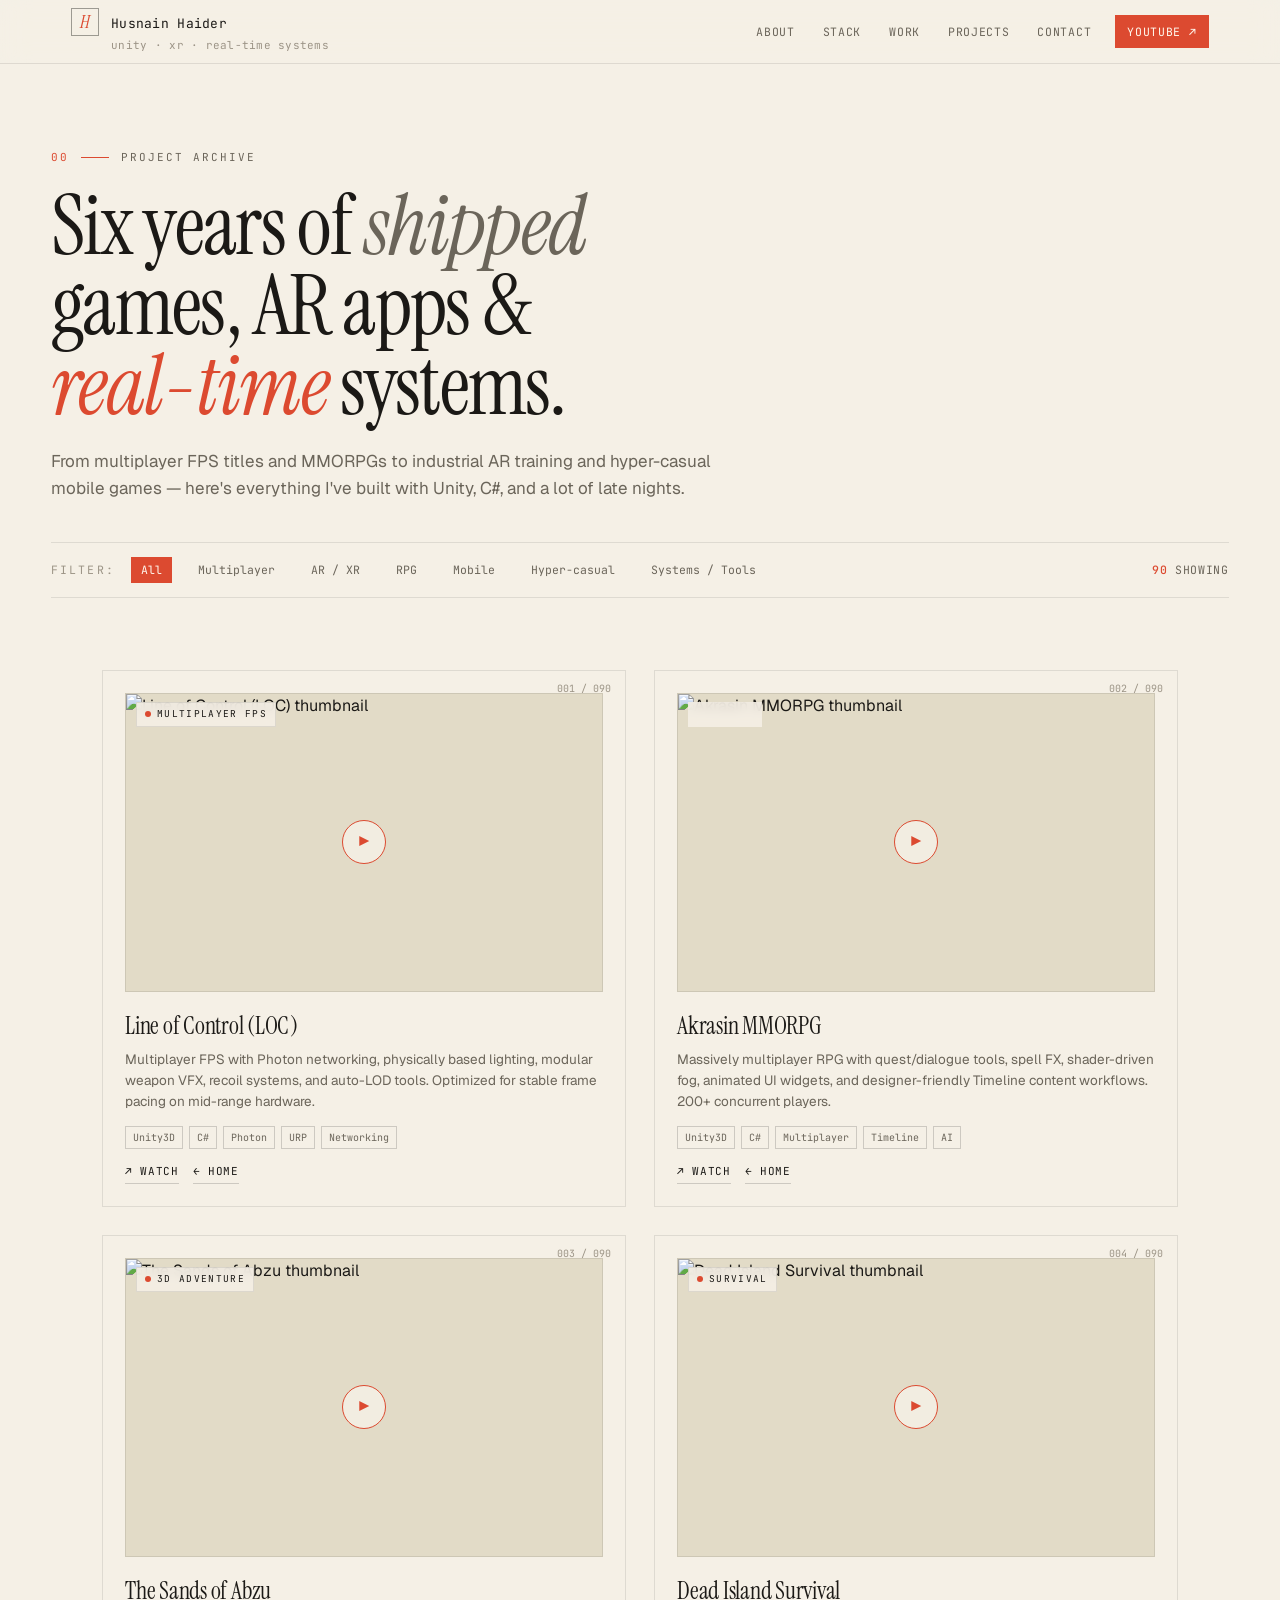
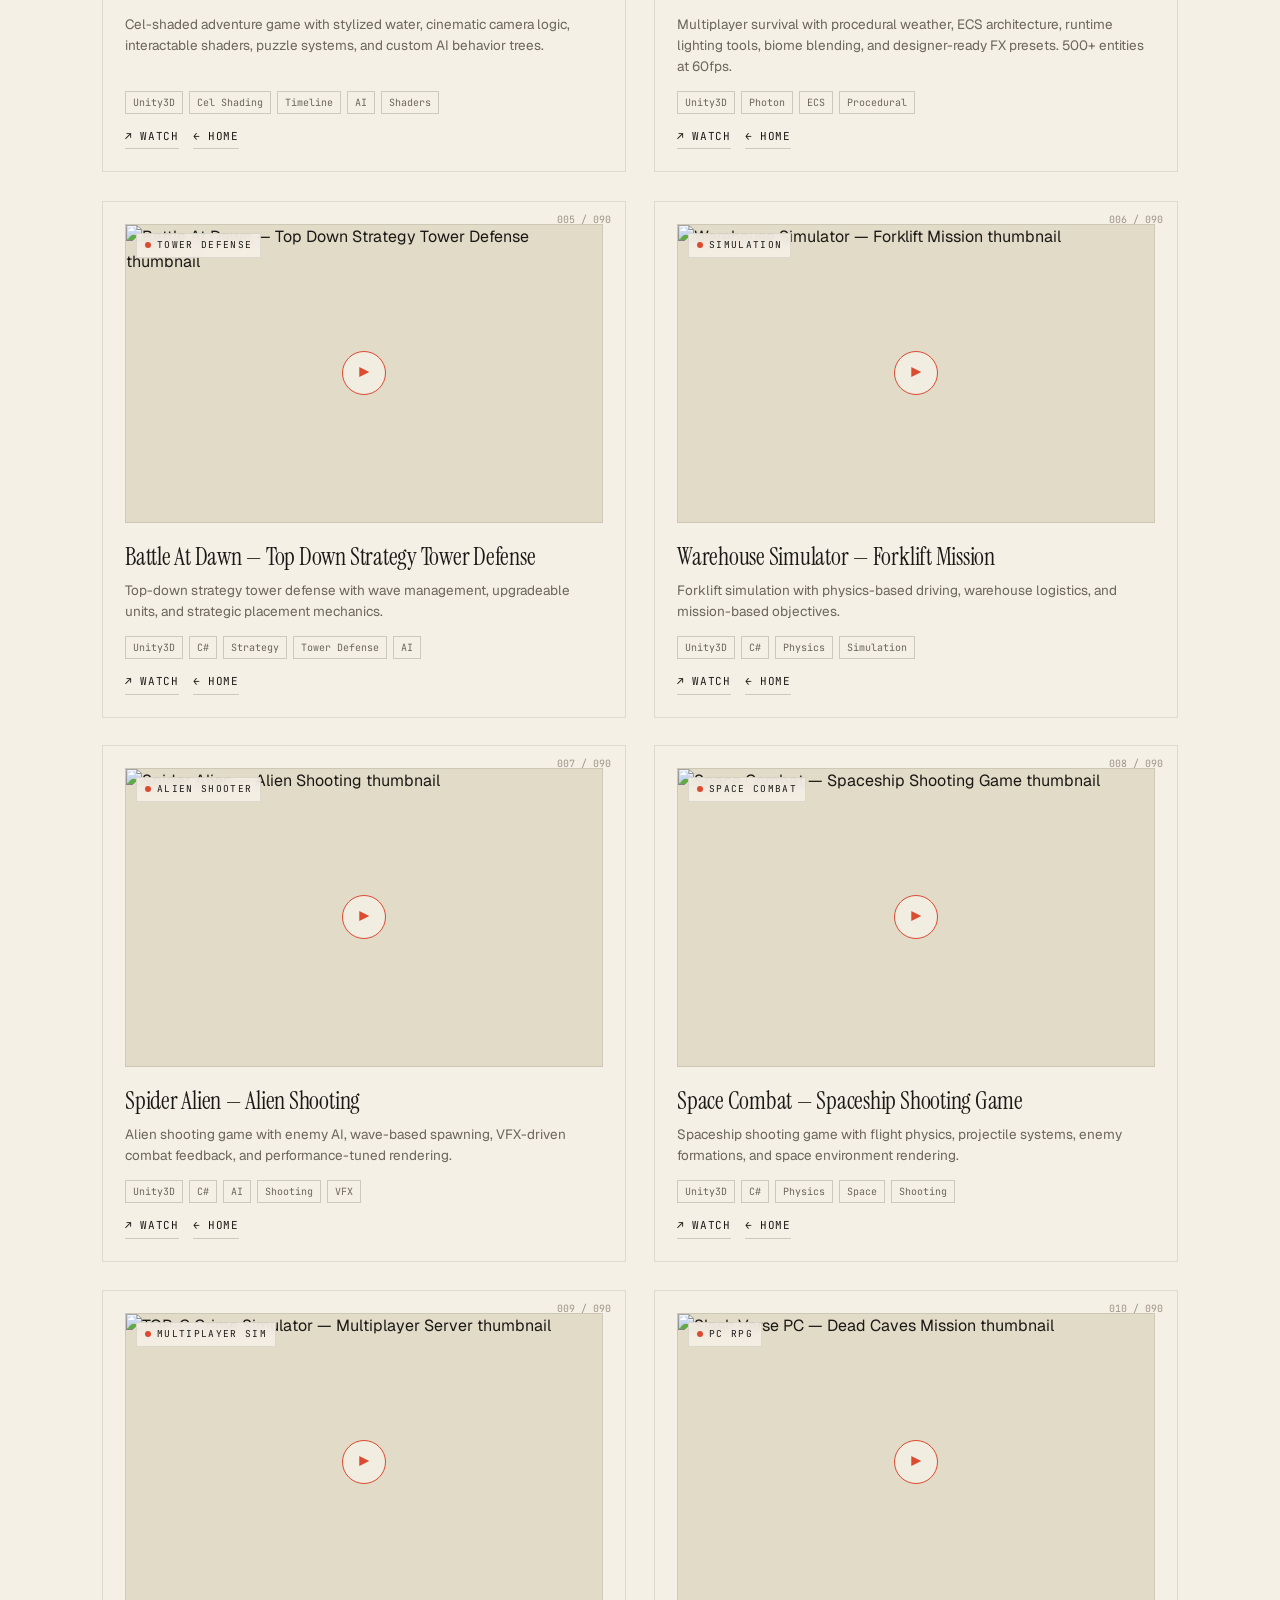
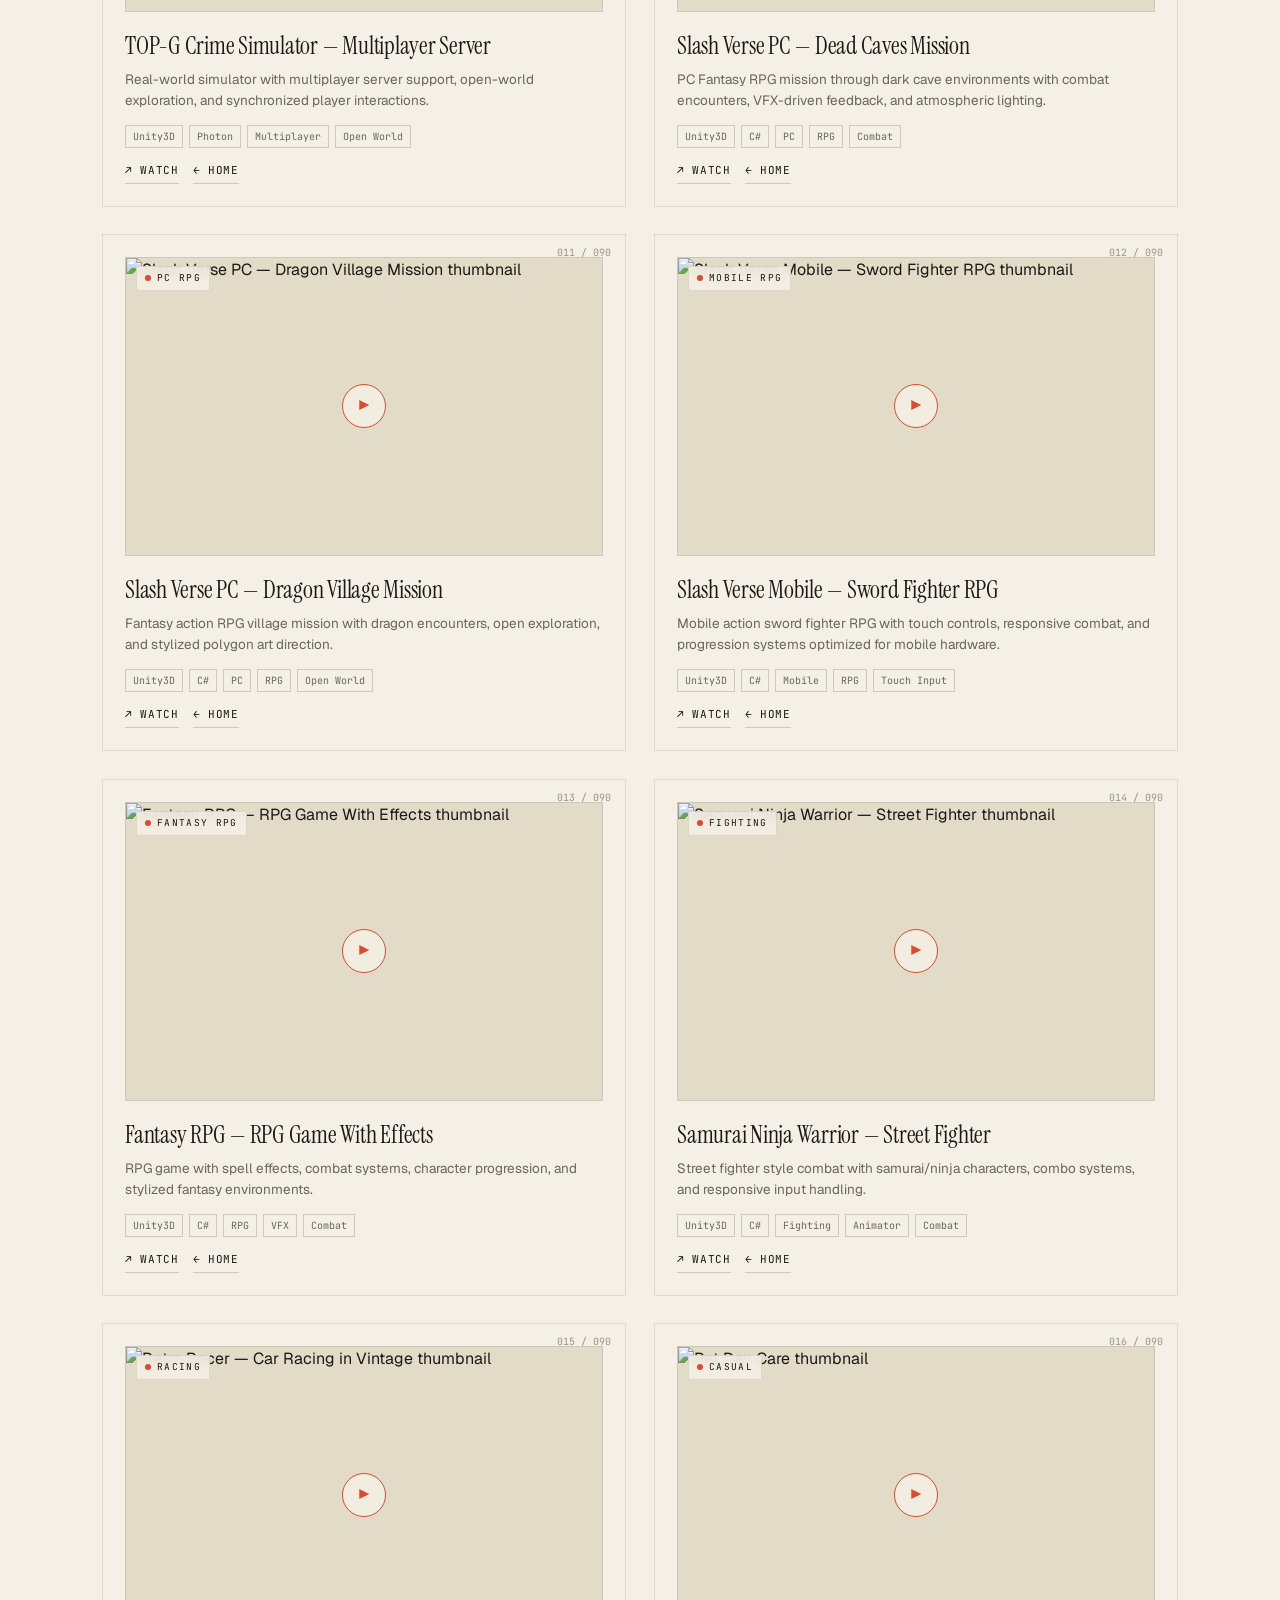
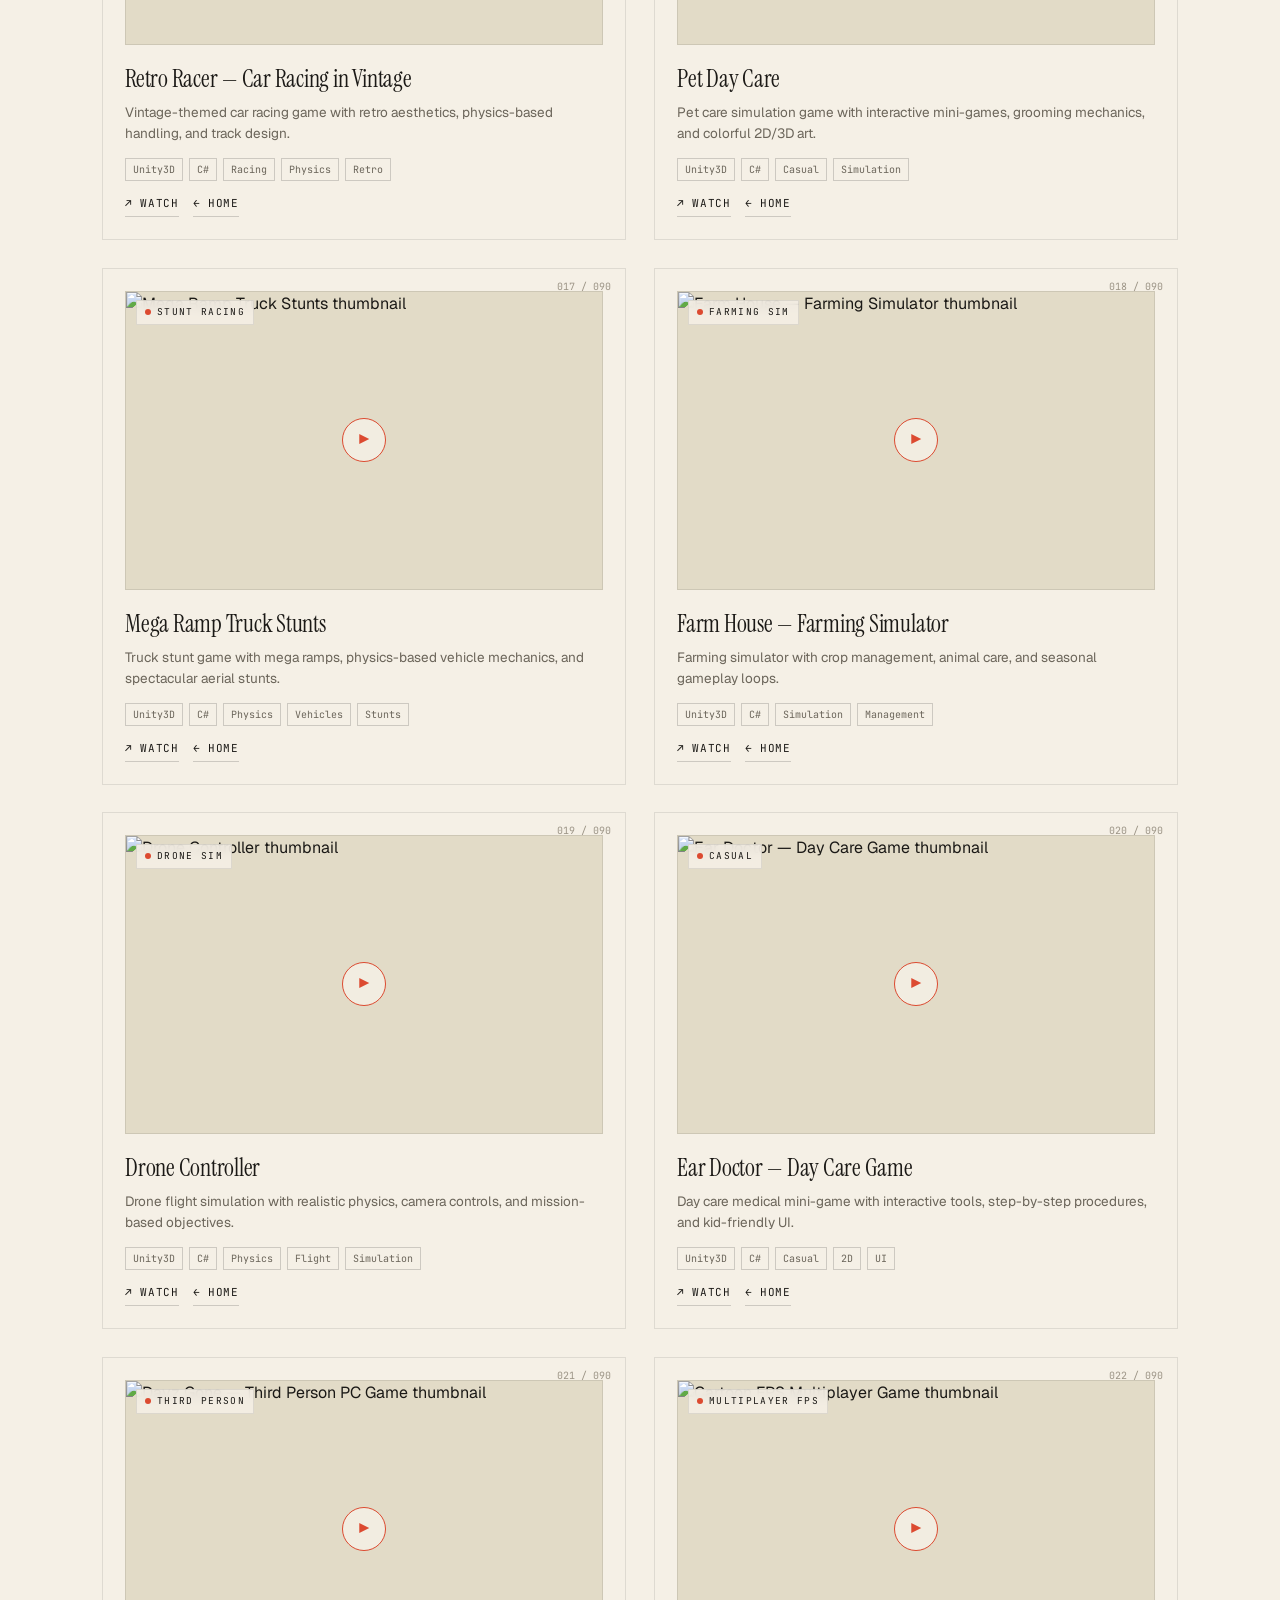
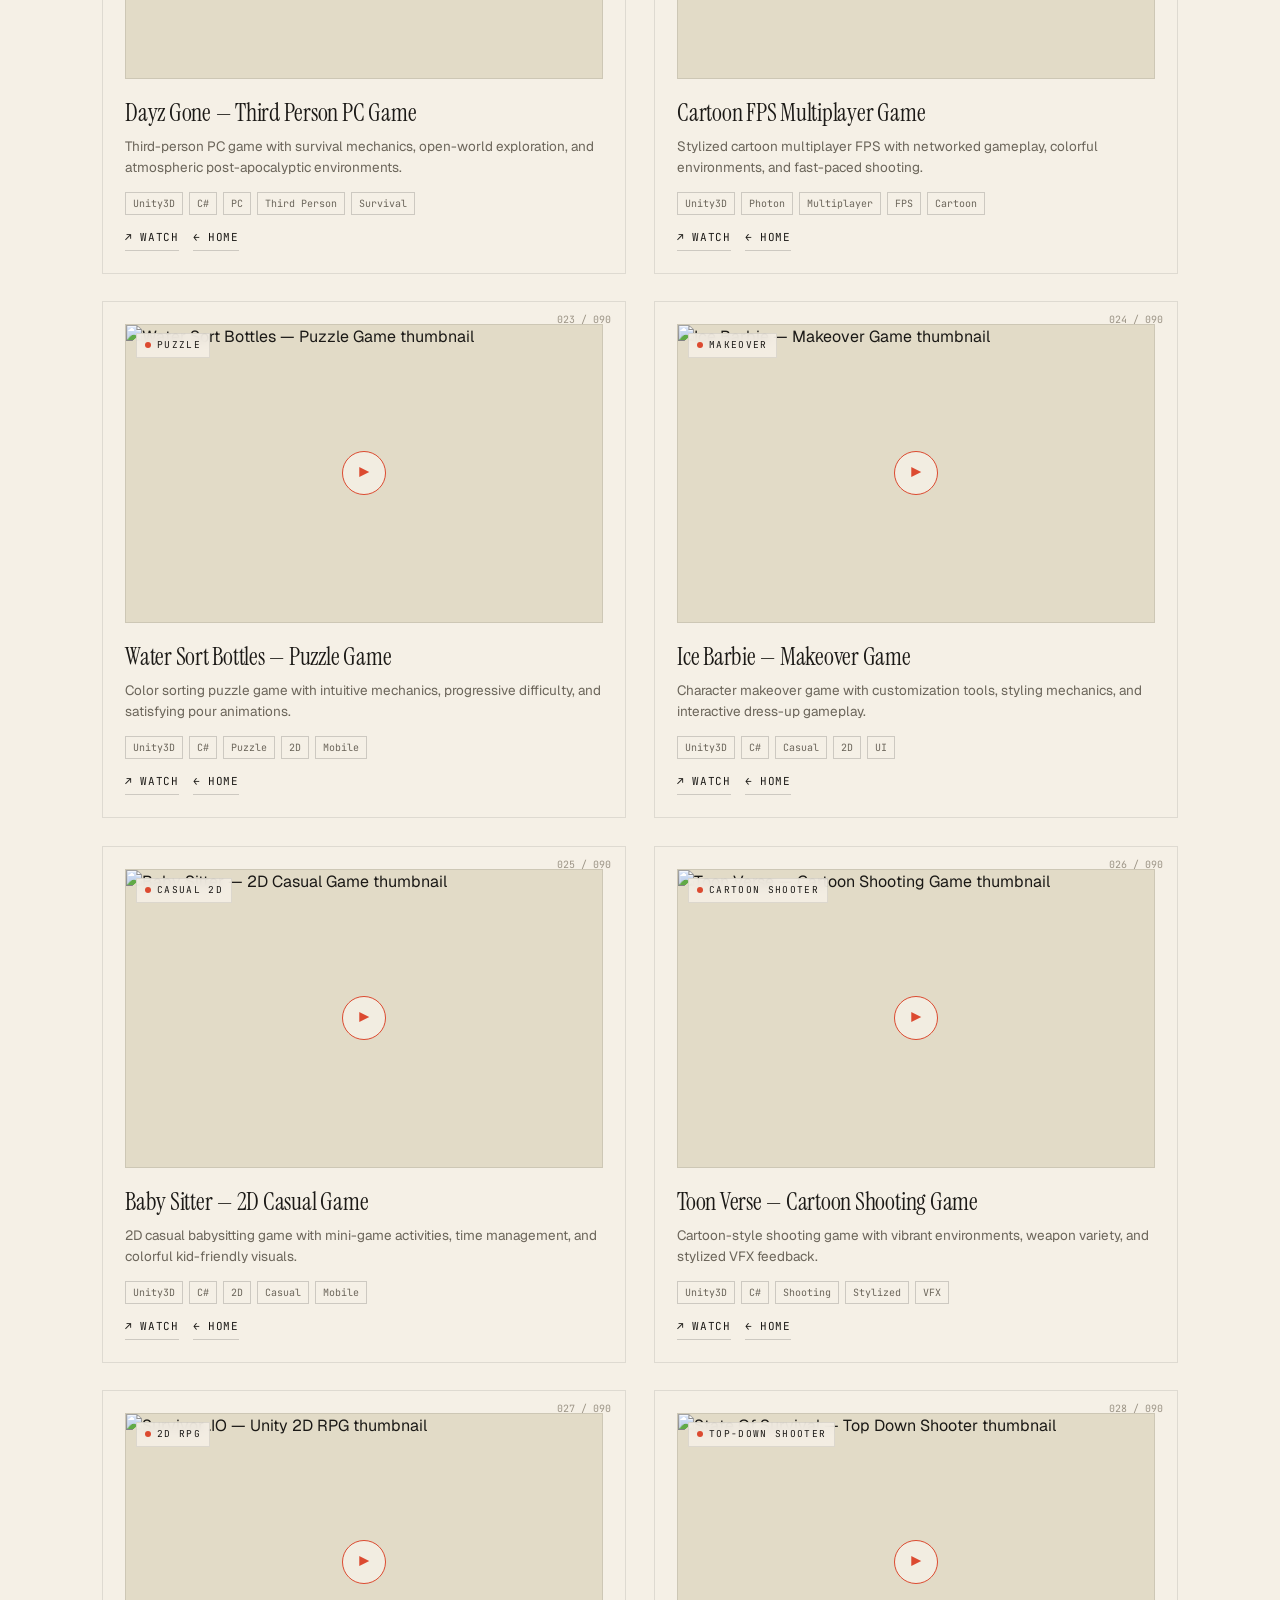
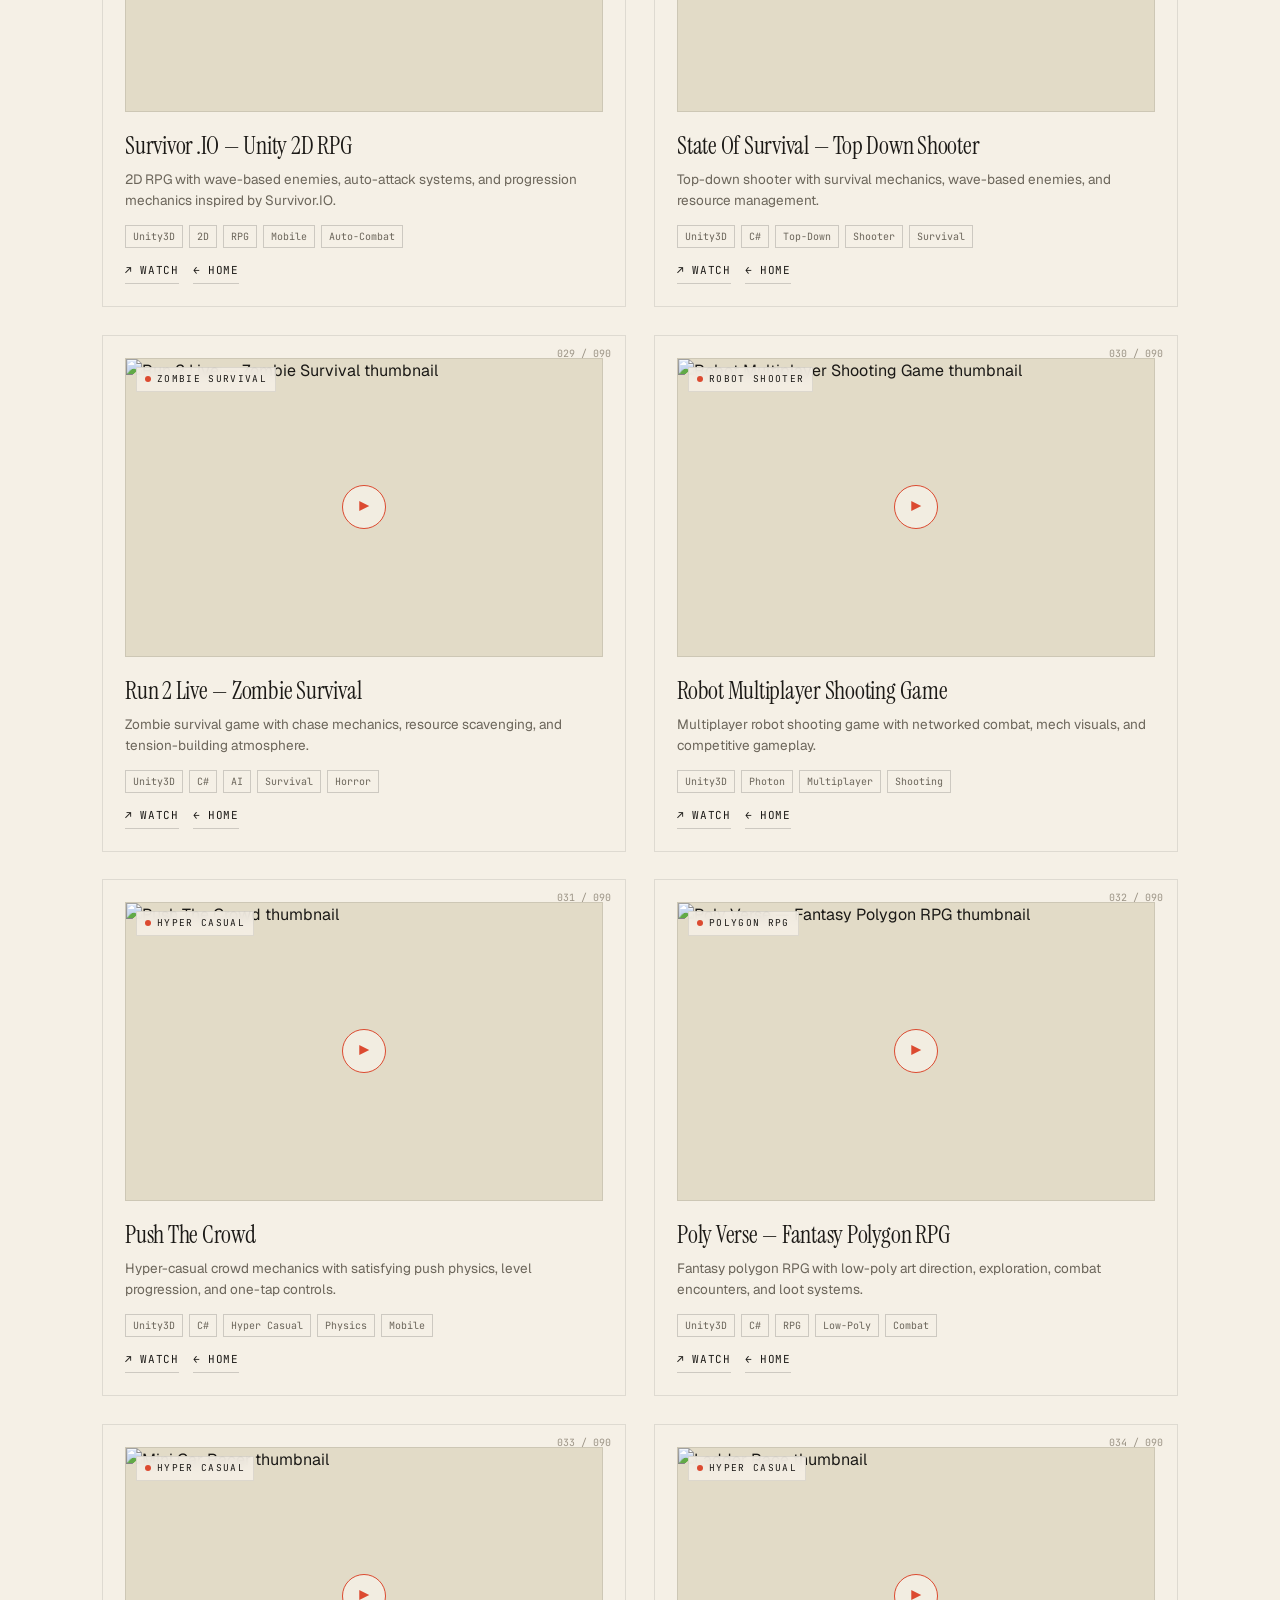
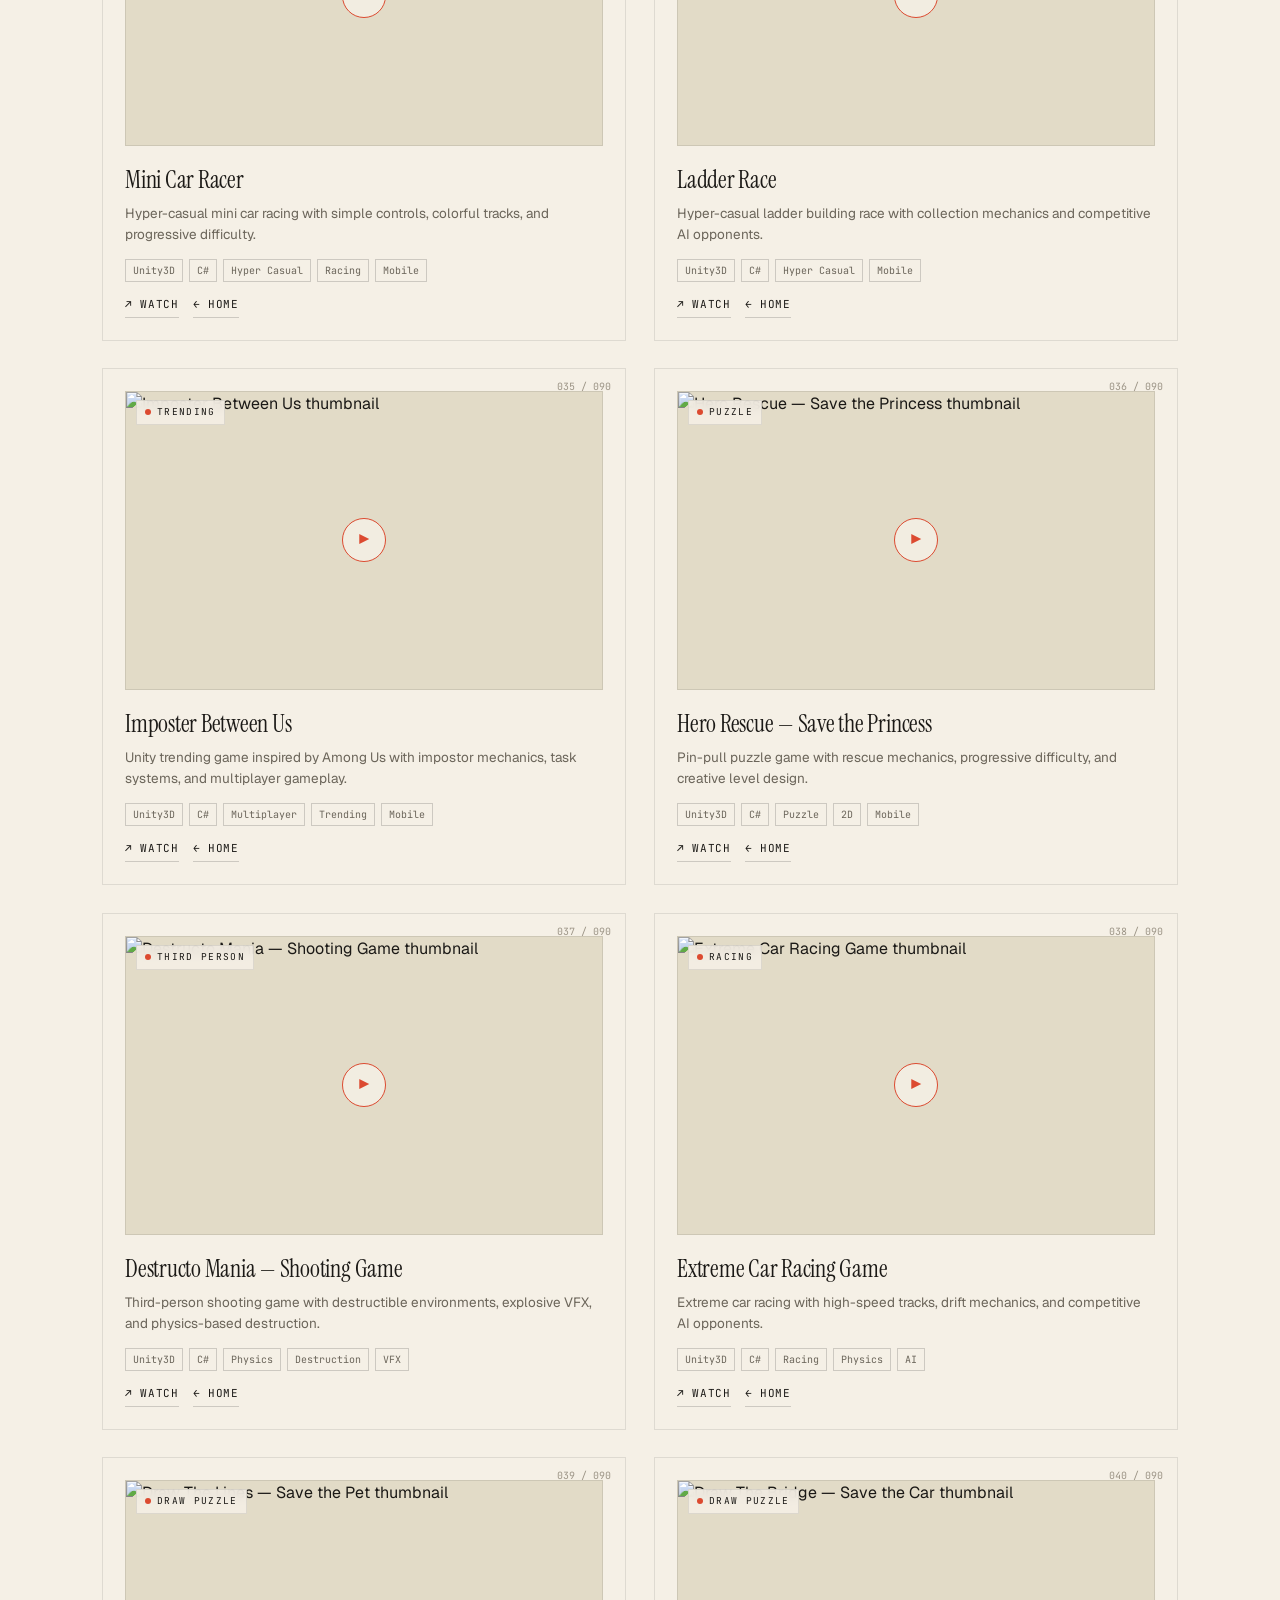
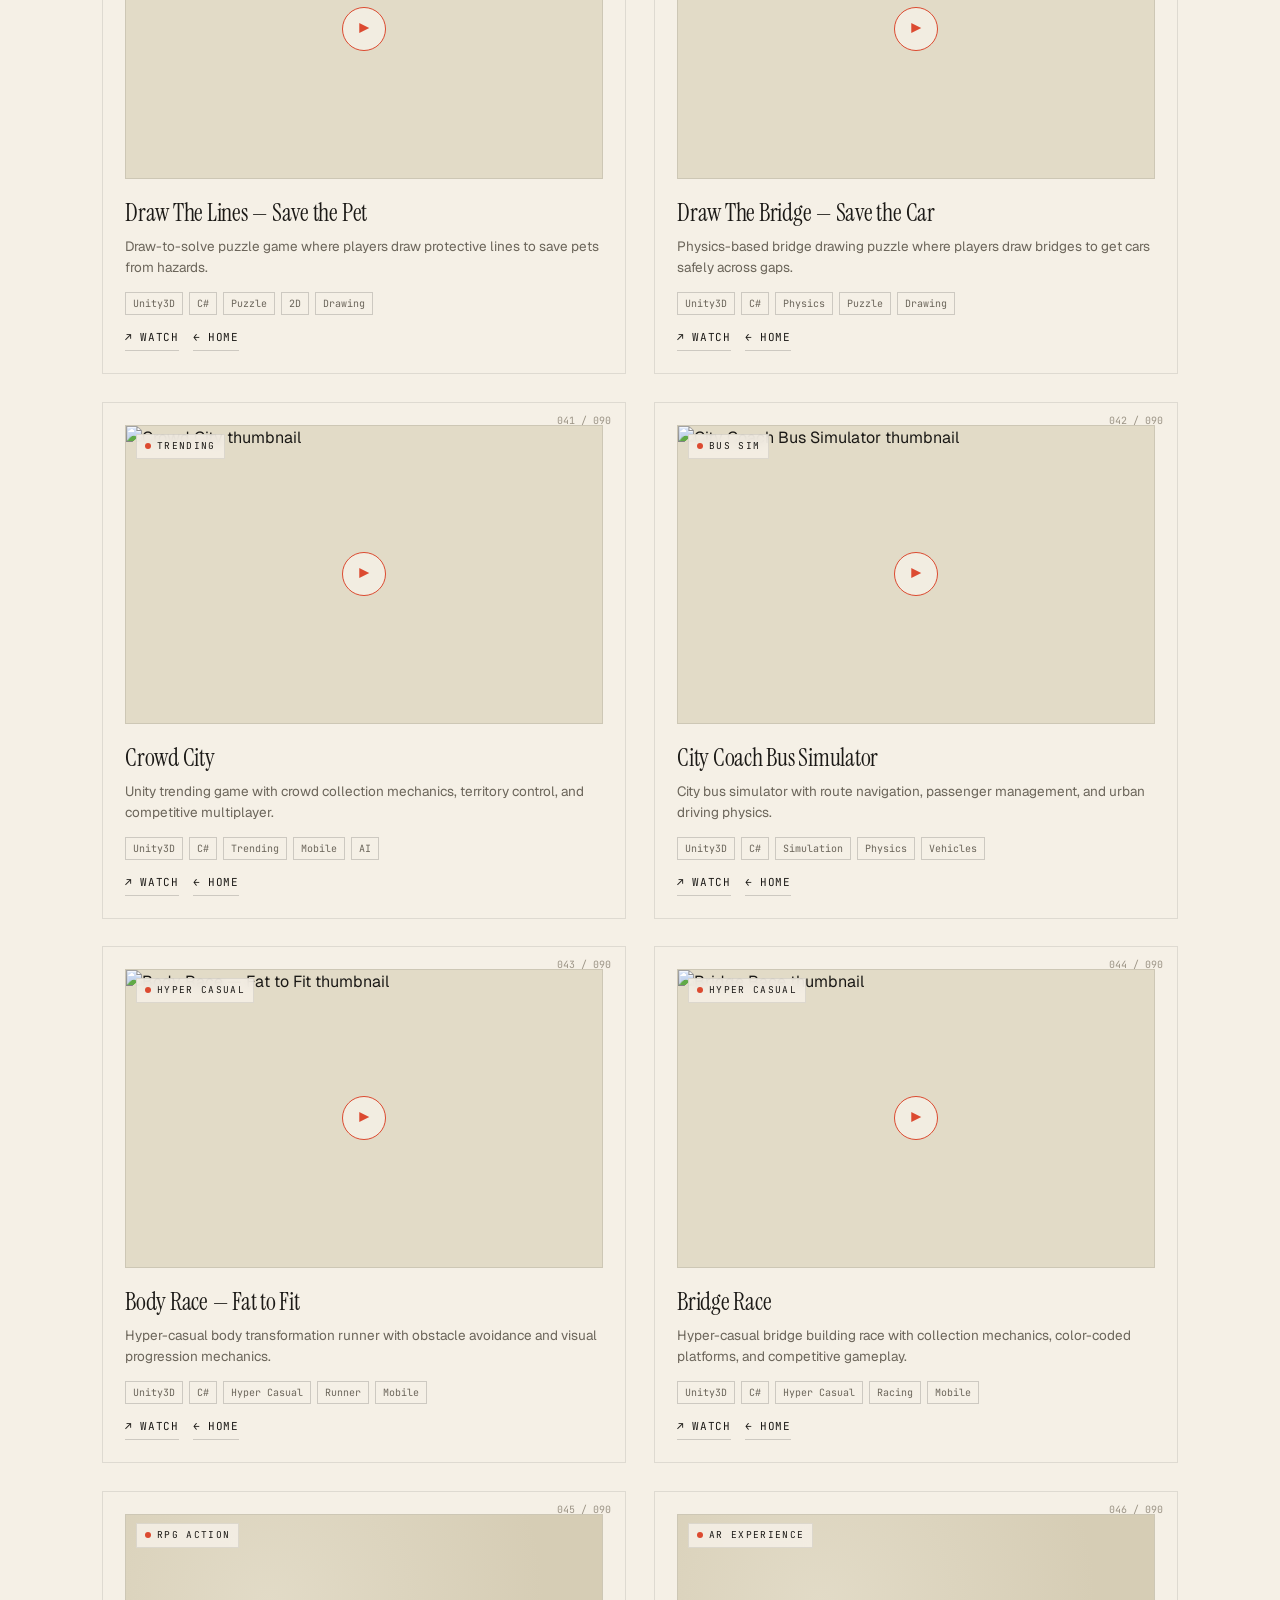
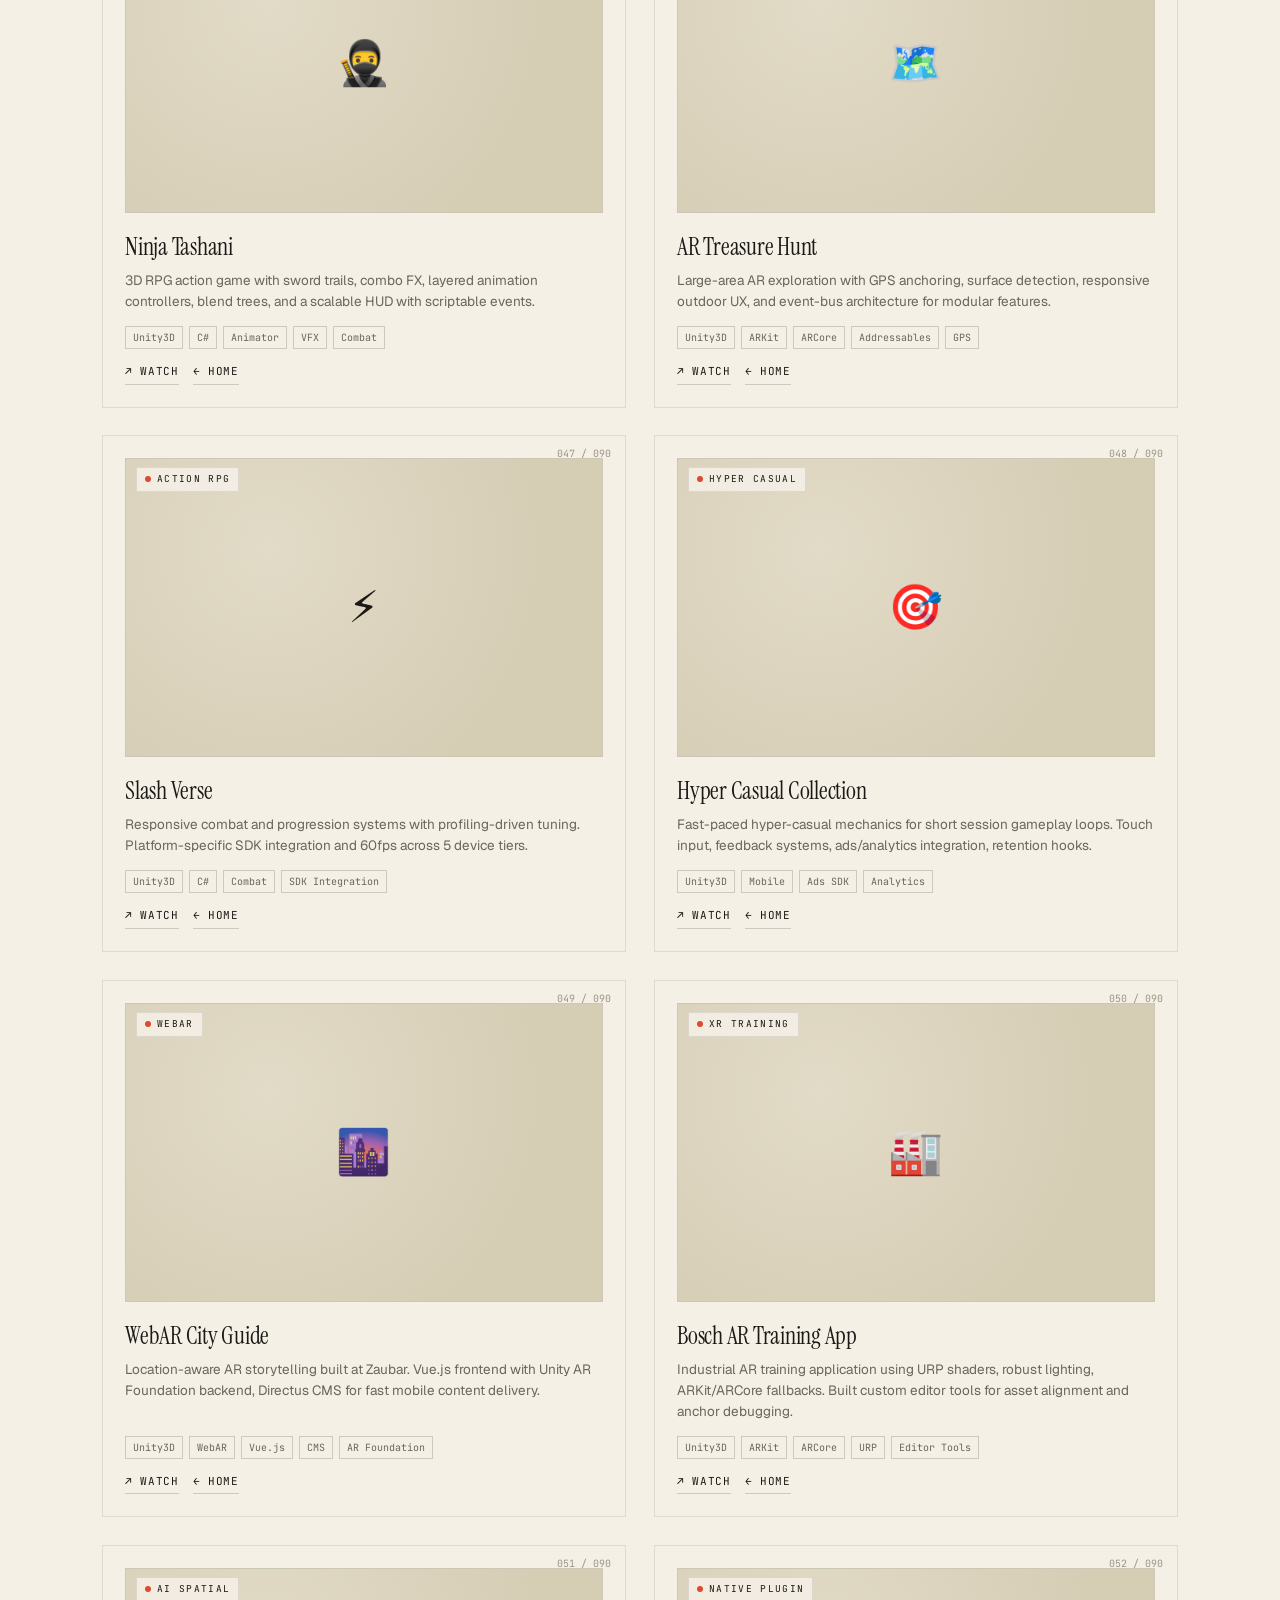
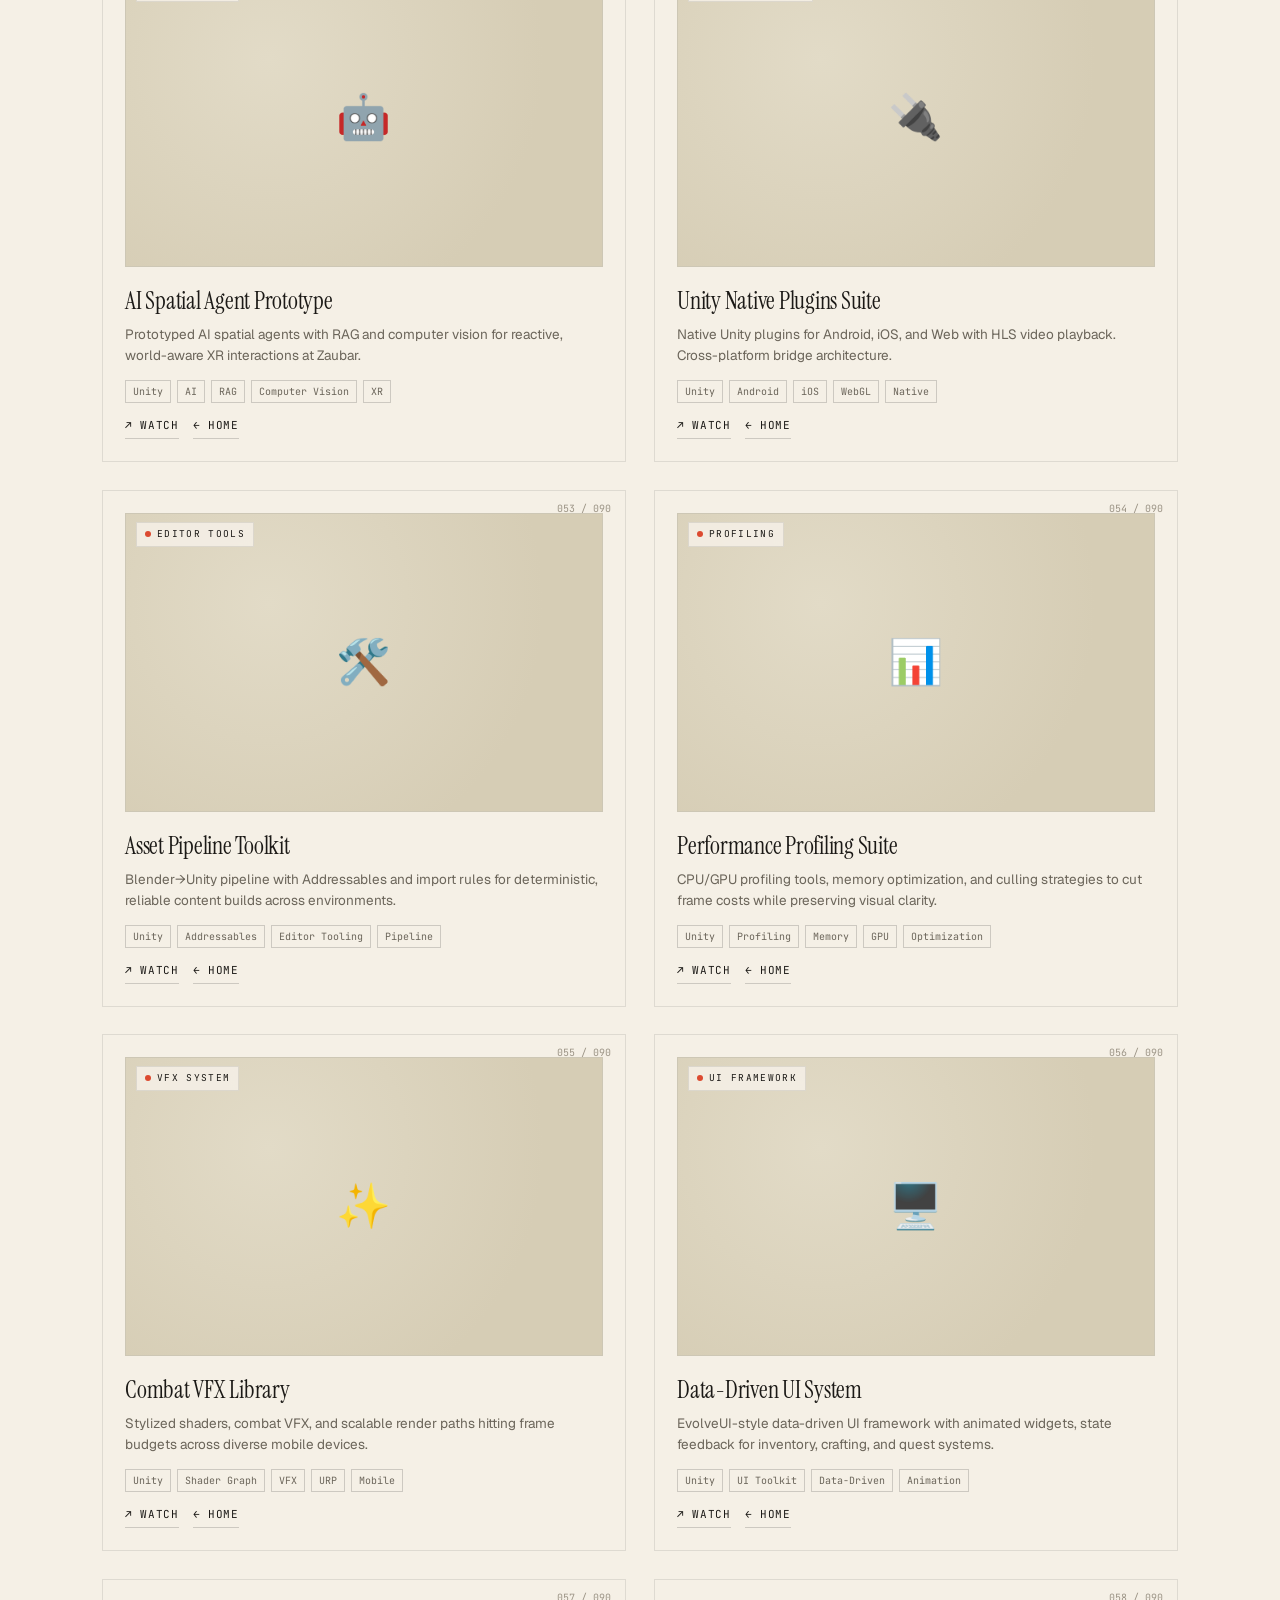
==== commit 6de4e966: "project rearrangments" ====
--- a/projects.html
+++ b/projects.html
@@ -134,26 +134,35 @@
   const grid = document.getElementById('archiveGrid');
   if (!grid || typeof projects === 'undefined') return;
 
-  const total = projects.length;
+  // Sort: projects with a video come first, preserve original order within each group
+  const sorted = [...projects].sort((a, b) => {
+    const av = !!a.videoId;
+    const bv = !!b.videoId;
+    if (av === bv) return 0;
+    return av ? -1 : 1;
+  });
+  const total = sorted.length;
 
   function render(list) {
     grid.innerHTML = list.map((p) => {
-      const idx = projects.indexOf(p);
-      const num = String(idx + 1).padStart(3, '0');
+      const sortedIdx = sorted.indexOf(p);
+      const originalIdx = projects.indexOf(p);
+      const num = String(sortedIdx + 1).padStart(3, '0');
+      const cardId = `project-${String(originalIdx + 1).padStart(2, '0')}`;
       const hasVideo = !!p.videoId;
       const watch = p.ytLink || 'https://www.youtube.com/@Hucnain/videos';
 
       const preview = hasVideo
-        ? `<span class="preview-tag">${p.tag}</span>
-           <a href="${watch}" target="_blank" aria-label="Watch ${p.title}" style="display:block; width:100%; height:100%;">
+        ? `<span class="preview-tag"><span class="dot"></span>${p.tag}</span>
+           <a class="preview-link" href="${watch}" data-video="${p.videoId}" target="_blank" aria-label="Play ${p.title}">
              <img src="https://img.youtube.com/vi/${p.videoId}/hqdefault.jpg" alt="${p.title} thumbnail" loading="lazy">
              <span class="play" aria-hidden="true">▶</span>
            </a>`
-        : `<span class="preview-tag">${p.tag}</span>
+        : `<span class="preview-tag"><span class="dot"></span>${p.tag}</span>
            <div class="ph"><span>${p.icon || '🎮'}</span></div>`;
 
       return `
-        <article class="archive-card" id="project-${String(idx + 1).padStart(2,'0')}" data-tag="${p.tag}" data-tech="${p.tech.join(',')}">
+        <article class="archive-card" id="${cardId}" data-tag="${p.tag}" data-tech="${p.tech.join(',')}">
           <span class="num">${num} / ${String(total).padStart(3, '0')}</span>
           <div class="preview">${preview}</div>
           <h2>${p.title}</h2>
@@ -165,8 +174,27 @@
           </div>
         </article>`;
     }).join('');
+
+    // Wire up inline-play for newly-rendered cards
+    grid.querySelectorAll('.preview-link[data-video]').forEach(link => {
+      link.addEventListener('click', e => {
+        if (link.classList.contains('playing')) return;
+        const id = link.dataset.video;
+        if (!id) return;
+        e.preventDefault();
+        const iframe = document.createElement('iframe');
+        iframe.src = `https://www.youtube.com/embed/${id}?autoplay=1&rel=0&modestbranding=1`;
+        iframe.title = link.getAttribute('aria-label') || 'Project video';
+        iframe.setAttribute('allow', 'accelerometer; autoplay; clipboard-write; encrypted-media; gyroscope; picture-in-picture');
+        iframe.setAttribute('allowfullscreen', '');
+        iframe.style.cssText = 'width:100%; height:100%; border:0; display:block;';
+        link.innerHTML = '';
+        link.appendChild(iframe);
+        link.classList.add('playing');
+      });
+    });
   }
-  render(projects);
+  render(sorted);
   document.getElementById('filterCount').textContent = total;
 
   const matchers = {
@@ -185,7 +213,7 @@
       btn.classList.add('active');
       const key = btn.dataset.filter;
       const m = matchers[key] || matchers.all;
-      const filtered = projects.filter(m);
+      const filtered = sorted.filter(m);
       render(filtered);
       document.getElementById('filterCount').textContent = filtered.length;
     });
--- a/assets/css/main.css
+++ b/assets/css/main.css
@@ -452,87 +452,28 @@
   max-width: 64ch;
 }
 
-/* === Projects (home) ============================== */
-.projects-wrap { display: grid; gap: 0; }
-.project-row {
+/* === Projects (home) — brick grid ================ */
+.projects-wrap {
   display: grid;
   grid-template-columns: 1fr;
-  gap: 20px;
-  padding: 28px 0;
-  border-top: 1px solid var(--rule);
-}
-.project-row:last-child { border-bottom: 1px solid var(--rule); }
+  gap: 36px 28px;
+}
 @media (min-width: 880px) {
-  .project-row {
-    grid-template-columns: 48px minmax(0, 1.4fr) minmax(0, 1.3fr);
-    gap: 32px;
-    align-items: start;
-    padding: 32px 0;
-  }
-}
-.project-num {
-  font-family: var(--mono);
-  font-size: 11px;
-  color: var(--ink-faint);
-  letter-spacing: 0.12em;
-  padding-top: 4px;
-}
-.project-head h3 {
-  font-family: var(--display);
-  font-size: clamp(28px, 3.2vw, 44px);
-  font-weight: 400;
-  letter-spacing: -0.015em;
-  line-height: 1;
-  color: var(--ink);
-  margin-bottom: 12px;
-  transition: color 0.25s;
-}
-.project-row:hover .project-head h3 { color: var(--accent); }
-.project-head .tag-row {
-  display: flex; gap: 10px; flex-wrap: wrap;
-  margin-bottom: 12px;
-  font-family: var(--mono); font-size: 10.5px;
-  letter-spacing: 0.14em;
-  text-transform: uppercase;
-}
-.project-head .tag-row .pill { color: var(--accent); }
-.project-head .tag-row .pill::before { content: '['; color: var(--ink-faint); margin-right: 4px; }
-.project-head .tag-row .pill::after { content: ']'; color: var(--ink-faint); margin-left: 4px; }
-.project-head .tag-row .year { color: var(--ink-dim); }
-.project-head p {
-  color: var(--ink-dim);
-  font-size: 15px;
-  line-height: 1.65;
-  max-width: 56ch;
-  margin-bottom: 16px;
-}
-.project-tech {
-  display: flex; flex-wrap: wrap; gap: 8px;
-  font-family: var(--mono); font-size: 10.5px;
-  color: var(--ink-dim);
-  margin-bottom: 16px;
-}
-.project-tech span {
-  border: 1px solid var(--rule-2);
-  padding: 4px 9px;
-  letter-spacing: 0.05em;
-}
-.project-links {
-  display: flex; flex-wrap: wrap; gap: 18px;
-  font-family: var(--mono); font-size: 11px;
-  letter-spacing: 0.08em;
-  text-transform: uppercase;
-}
-.project-links a {
-  color: var(--ink);
-  border-bottom: 1px solid var(--rule-strong);
-  padding-bottom: 4px;
-  transition: color 0.2s, border-color 0.2s;
-}
-.project-links a:hover { color: var(--accent); border-color: var(--accent); }
-
-.project-media { position: relative; }
-.project-thumb {
+  .projects-wrap { grid-template-columns: repeat(12, 1fr); }
+  .project-card { grid-column: span 12; }
+  /* 7/5, 5/7, 6/6 — brick alternation */
+  .project-card:nth-child(6n+1) { grid-column: span 7; }
+  .project-card:nth-child(6n+2) { grid-column: span 5; }
+  .project-card:nth-child(6n+3) { grid-column: span 5; }
+  .project-card:nth-child(6n+4) { grid-column: span 7; }
+  .project-card:nth-child(6n+5) { grid-column: span 6; }
+  .project-card:nth-child(6n+6) { grid-column: span 6; }
+}
+.project-card {
+  display: flex;
+  flex-direction: column;
+}
+.project-card .project-thumb {
   position: relative;
   display: block;
   aspect-ratio: 16 / 10;
@@ -541,13 +482,21 @@
   overflow: hidden;
   transition: border-color 0.25s;
 }
-.project-thumb img {
+.project-card .project-thumb img {
   width: 100%; height: 100%; object-fit: cover;
   transition: transform 0.6s var(--ease), filter 0.6s;
   filter: saturate(0.85);
 }
-.project-thumb:hover img { transform: scale(1.04); filter: saturate(1); }
-.project-row:hover .project-thumb { border-color: var(--accent); }
+.project-card .project-thumb:hover img { transform: scale(1.04); filter: saturate(1); }
+.project-card:hover .project-thumb { border-color: var(--accent); }
+.project-card .project-thumb iframe {
+  width: 100%; height: 100%; border: 0; display: block;
+}
+.project-card .project-thumb.playing .play,
+.project-card .project-thumb.playing .project-thumb-tag,
+.project-card .project-thumb.playing img,
+.project-card .project-thumb.playing .project-placeholder { display: none; }
+
 .project-thumb .play {
   position: absolute;
   top: 50%; left: 50%;
@@ -561,6 +510,7 @@
   color: var(--accent);
   font-size: 20px;
   transition: transform 0.25s var(--ease), background 0.2s, color 0.2s;
+  z-index: 2;
 }
 .project-thumb:hover .play {
   transform: translate(-50%, -50%) scale(1.1);
@@ -575,18 +525,86 @@
   letter-spacing: 0.14em;
   text-transform: uppercase;
   color: var(--ink);
-  background: rgba(245,240,230,0.85);
+  background: rgba(245,240,230,0.88);
   padding: 4px 8px;
   backdrop-filter: blur(4px);
   border: 1px solid var(--rule);
   z-index: 2;
+  display: inline-flex; align-items: center; gap: 6px;
+}
+.project-thumb-tag .dot {
+  width: 6px; height: 6px; border-radius: 50%;
+  background: var(--accent);
 }
 .project-placeholder {
   position: absolute; inset: 0;
   display: grid; place-items: center;
   background: radial-gradient(circle at 30% 30%, var(--bg-3), var(--bg-4) 70%);
-  font-size: 48px;
-}
+  font-size: 56px;
+  filter: saturate(0.85);
+}
+
+.project-body {
+  padding-top: 18px;
+  display: flex; flex-direction: column;
+  flex: 1;
+}
+.project-body .tag-row {
+  display: flex; gap: 12px; flex-wrap: wrap;
+  font-family: var(--mono); font-size: 10.5px;
+  letter-spacing: 0.14em;
+  text-transform: uppercase;
+  color: var(--ink-faint);
+  margin-bottom: 12px;
+  align-items: center;
+}
+.project-body .tag-row .num { color: var(--ink-faint); }
+.project-body .tag-row .pill { color: var(--accent); }
+.project-body .tag-row .pill::before { content: '['; color: var(--ink-faint); margin-right: 4px; }
+.project-body .tag-row .pill::after { content: ']'; color: var(--ink-faint); margin-left: 4px; }
+.project-body .tag-row .year { color: var(--ink-dim); margin-left: auto; }
+.project-body h3 {
+  font-family: var(--display);
+  font-size: clamp(24px, 2.4vw, 34px);
+  font-weight: 400;
+  letter-spacing: -0.015em;
+  line-height: 1.05;
+  color: var(--ink);
+  margin-bottom: 10px;
+  transition: color 0.25s;
+}
+.project-card:hover h3 { color: var(--accent); }
+.project-body p {
+  color: var(--ink-dim);
+  font-size: 14.5px;
+  line-height: 1.6;
+  margin-bottom: 14px;
+}
+.project-tech {
+  display: flex; flex-wrap: wrap; gap: 6px;
+  font-family: var(--mono); font-size: 10px;
+  color: var(--ink-dim);
+  margin-bottom: 14px;
+}
+.project-tech span {
+  border: 1px solid var(--rule-2);
+  padding: 3px 8px;
+  letter-spacing: 0.04em;
+}
+.project-links {
+  display: flex; flex-wrap: wrap; gap: 18px;
+  font-family: var(--mono); font-size: 11px;
+  letter-spacing: 0.08em;
+  text-transform: uppercase;
+  margin-top: auto;
+}
+.project-links a {
+  color: var(--ink);
+  border-bottom: 1px solid var(--rule-strong);
+  padding-bottom: 4px;
+  transition: color 0.2s, border-color 0.2s;
+}
+.project-links a:hover { color: var(--accent); border-color: var(--accent); }
 
 .projects-foot {
   margin-top: 48px;
@@ -863,21 +881,26 @@
 .archive-grid {
   display: grid;
   grid-template-columns: 1fr;
-  gap: 0;
-  border-top: 1px solid var(--rule);
-}
-@media (min-width: 720px) { .archive-grid { grid-template-columns: repeat(2, 1fr); } }
-@media (min-width: 1100px) { .archive-grid { grid-template-columns: repeat(3, 1fr); } }
+  gap: 24px;
+  padding-top: 24px;
+}
+@media (min-width: 720px) { .archive-grid { grid-template-columns: repeat(2, 1fr); gap: 28px; } }
 .archive-card {
-  border-right: 1px solid var(--rule);
-  border-bottom: 1px solid var(--rule);
-  padding: 20px;
+  border: 1px solid var(--rule);
+  padding: 22px;
   position: relative;
   display: flex; flex-direction: column;
   background: var(--bg);
-  transition: background 0.25s;
-}
-.archive-card:hover { background: var(--bg-2); }
+  transition: background 0.25s, transform 0.35s var(--ease), box-shadow 0.35s, border-color 0.25s;
+  will-change: transform;
+}
+.archive-card:hover {
+  background: var(--bg-2);
+  border-color: var(--rule-strong);
+  transform: scale(1.025);
+  z-index: 2;
+  box-shadow: 0 16px 40px rgba(27,25,22,0.10);
+}
 .archive-card .num {
   position: absolute; top: 10px; right: 14px;
   font-family: var(--mono);
@@ -892,12 +915,24 @@
   overflow: hidden;
   margin-bottom: 16px;
 }
+.archive-card .preview .preview-link {
+  display: block;
+  width: 100%; height: 100%;
+  position: relative;
+}
 .archive-card .preview img {
   width: 100%; height: 100%; object-fit: cover;
   filter: saturate(0.85);
   transition: transform 0.5s var(--ease), filter 0.5s;
 }
 .archive-card:hover .preview img { transform: scale(1.04); filter: saturate(1); }
+.archive-card .preview .preview-tag .dot {
+  display: inline-block;
+  width: 6px; height: 6px; border-radius: 50%;
+  background: var(--accent);
+  margin-right: 6px;
+  vertical-align: middle;
+}
 .archive-card .ph {
   position: absolute; inset: 0;
   display: grid; place-items: center;
